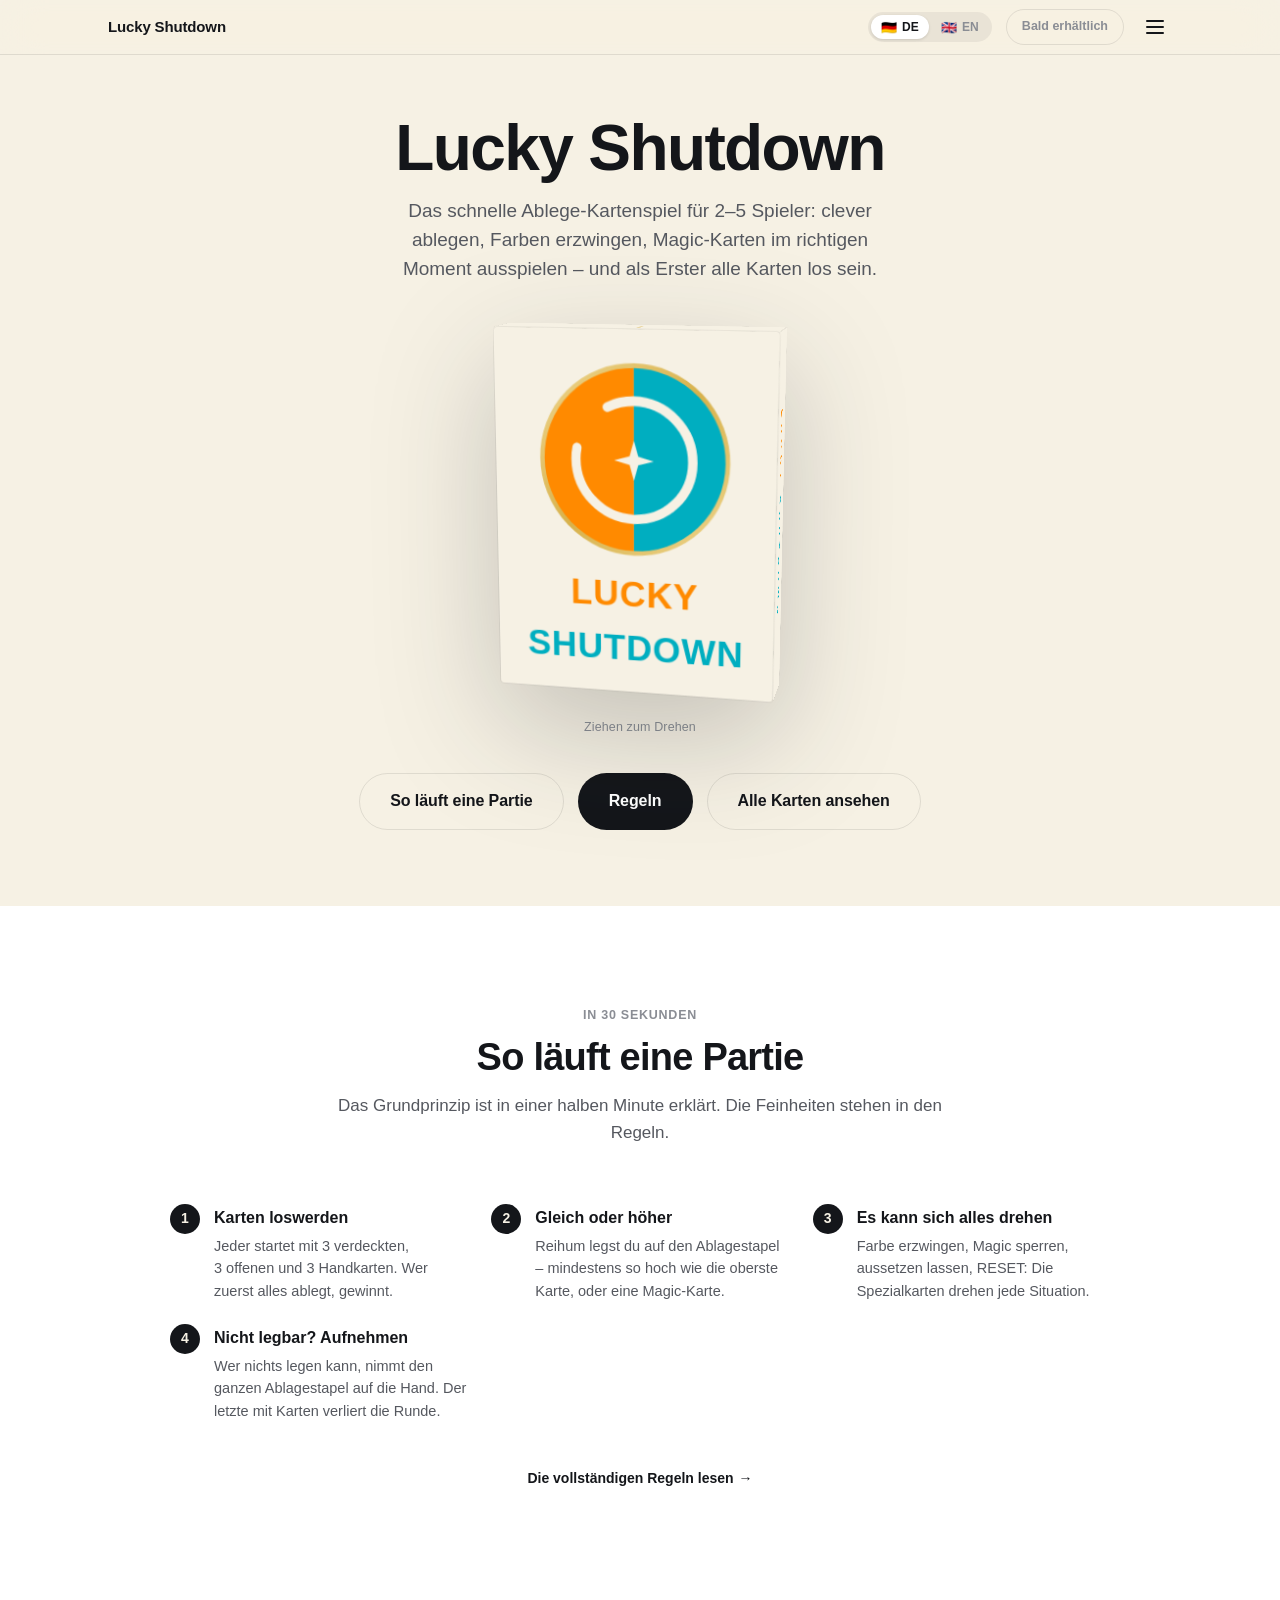
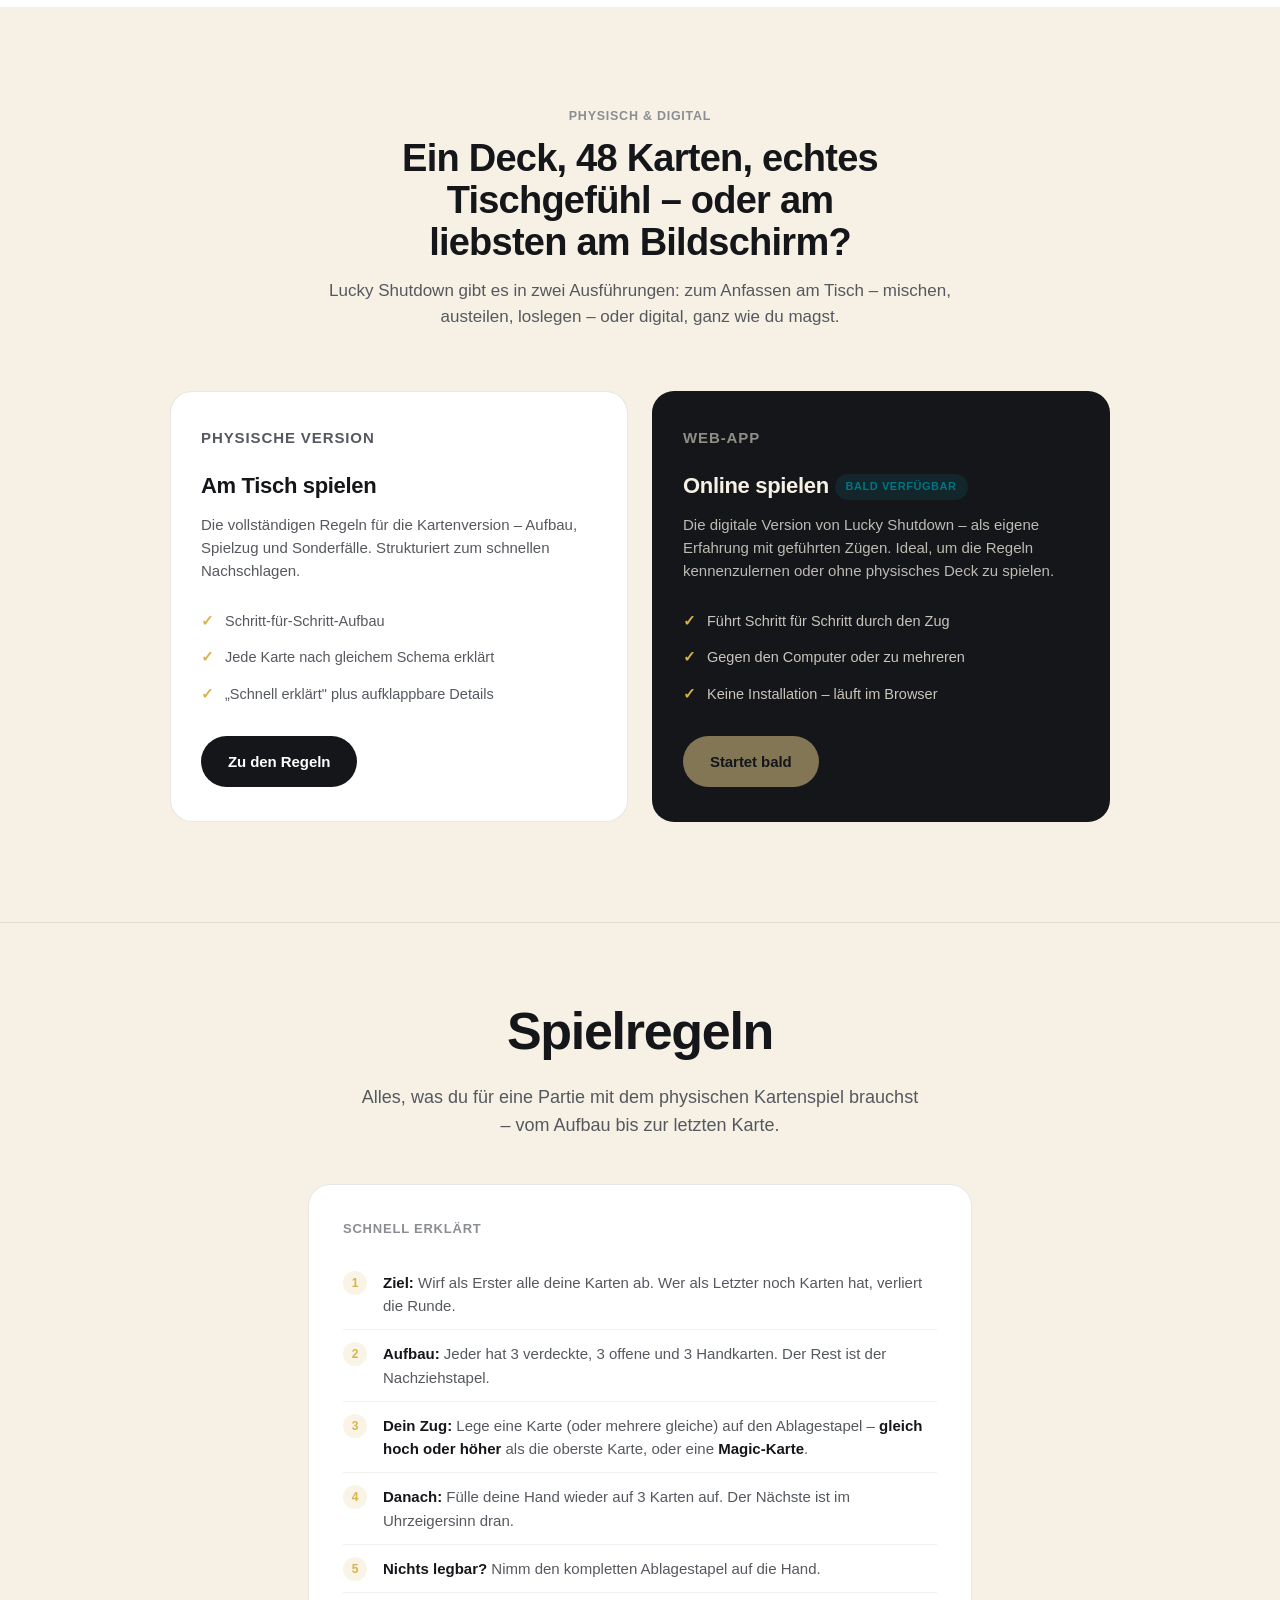
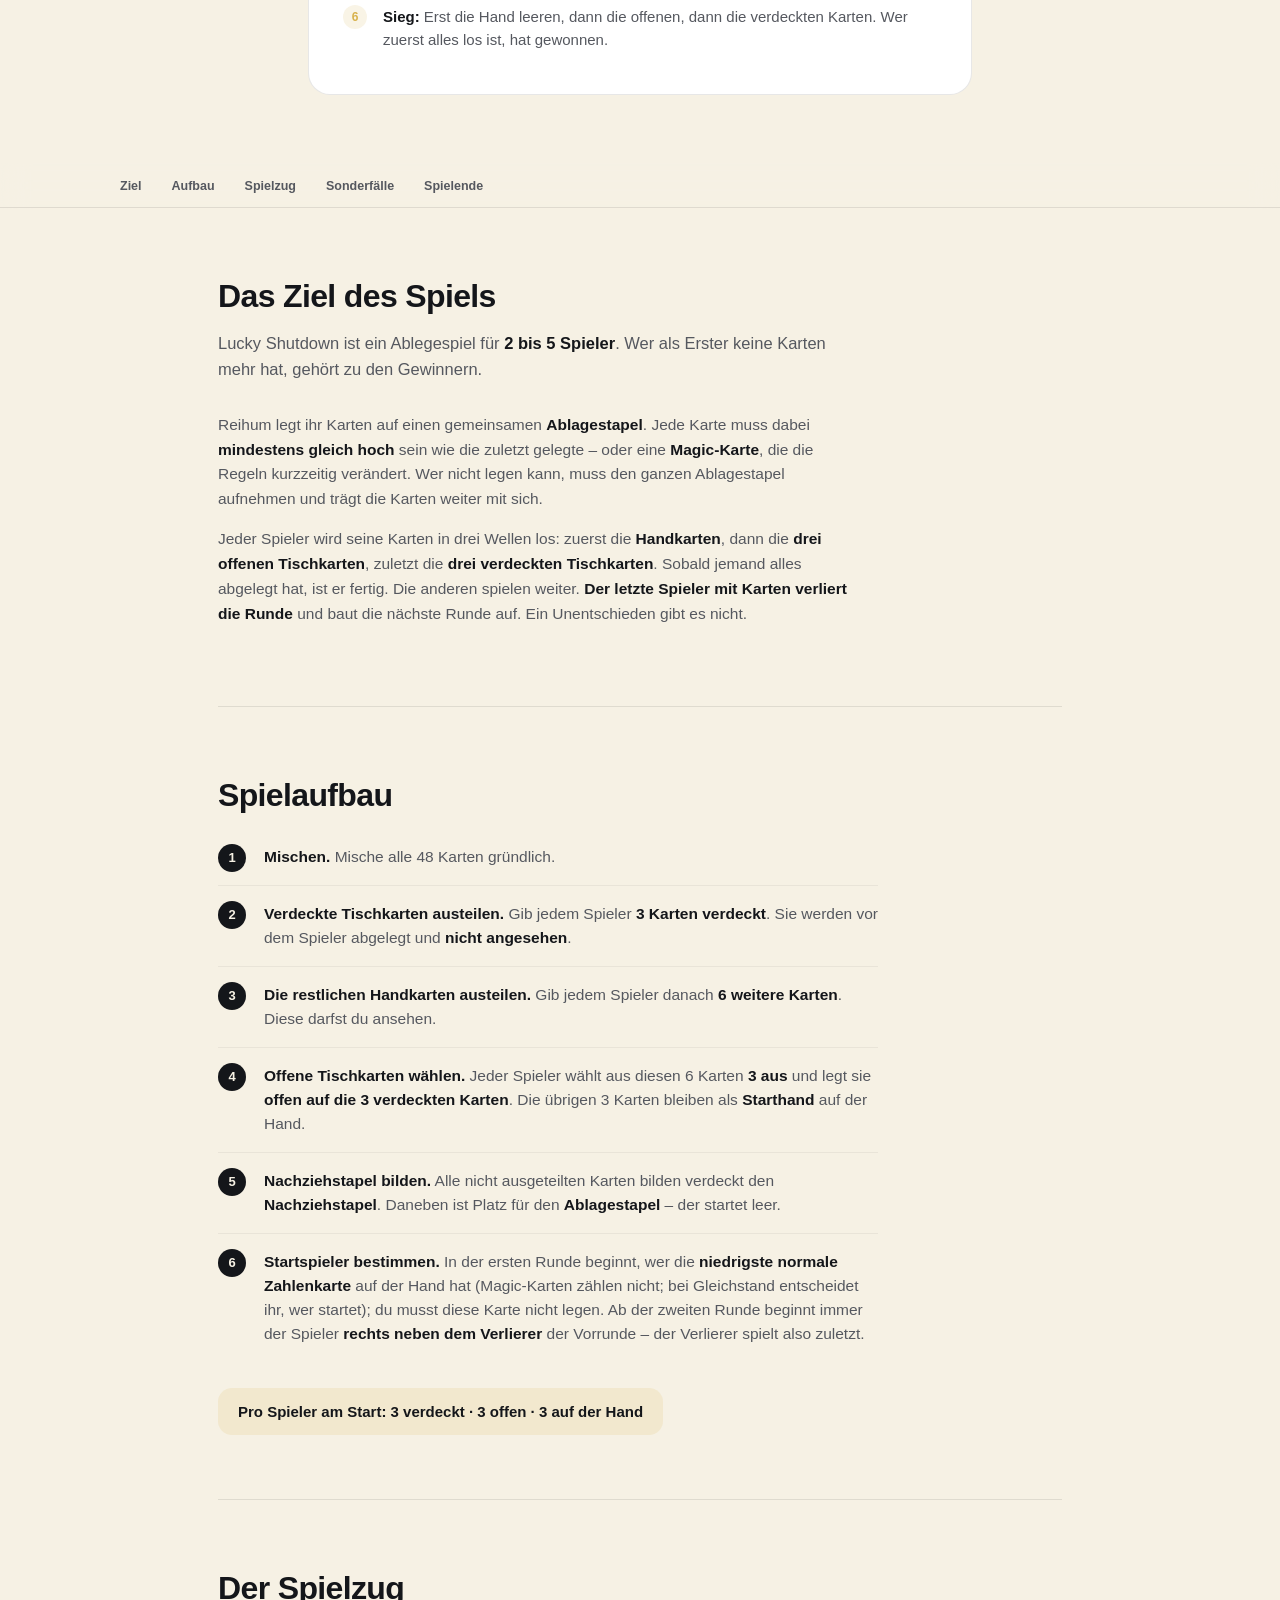
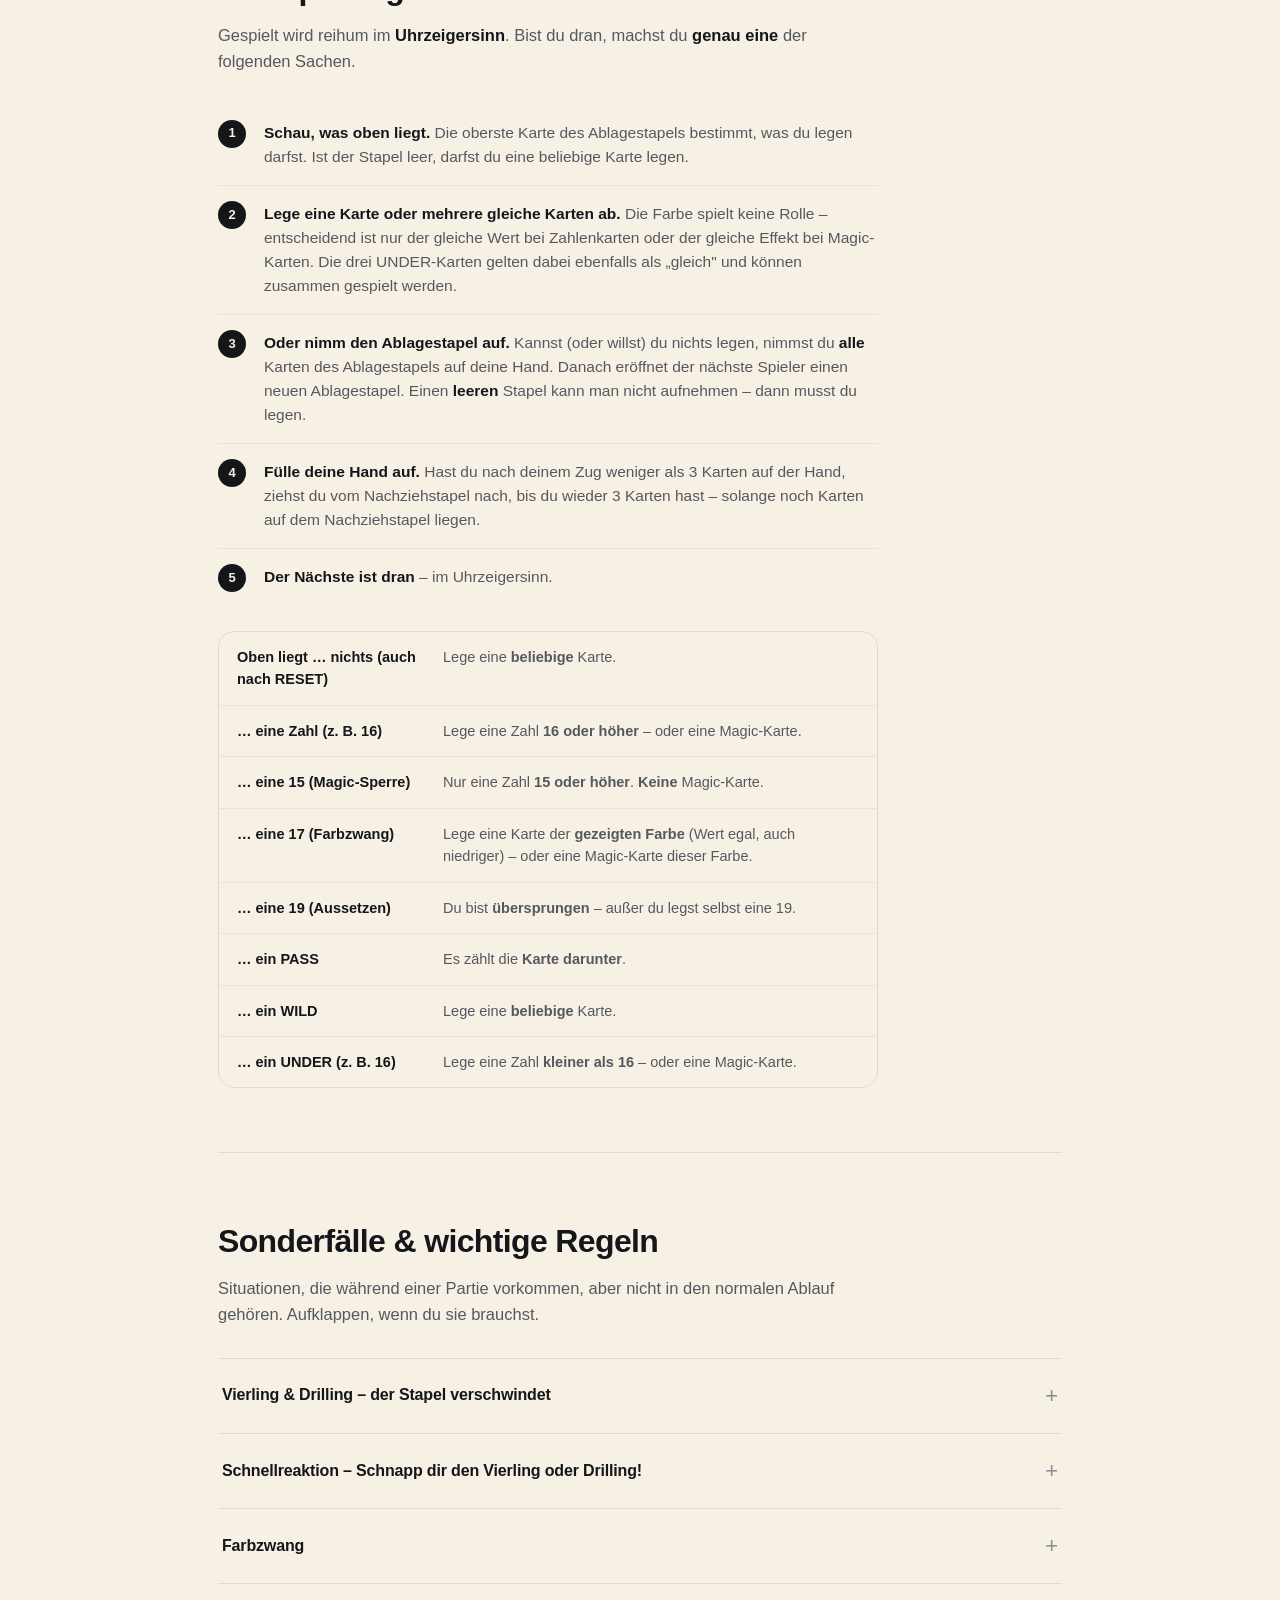
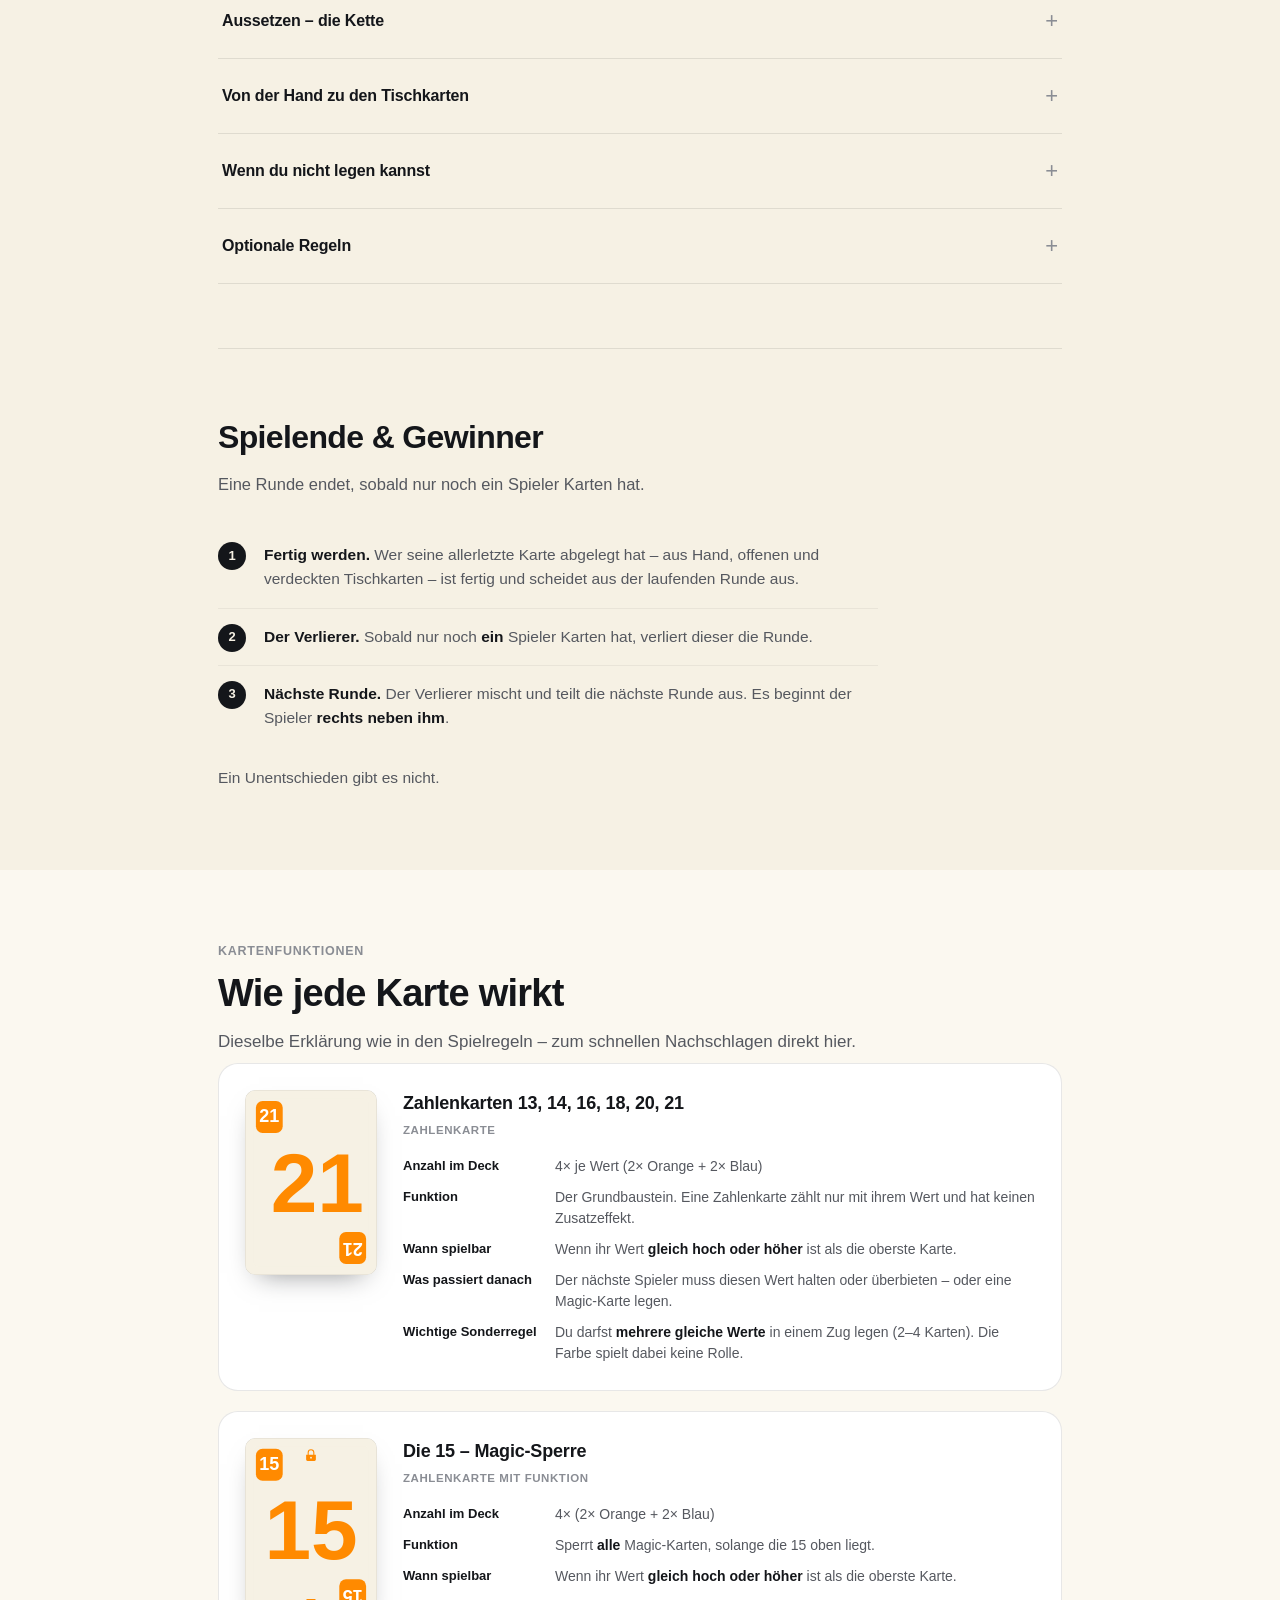
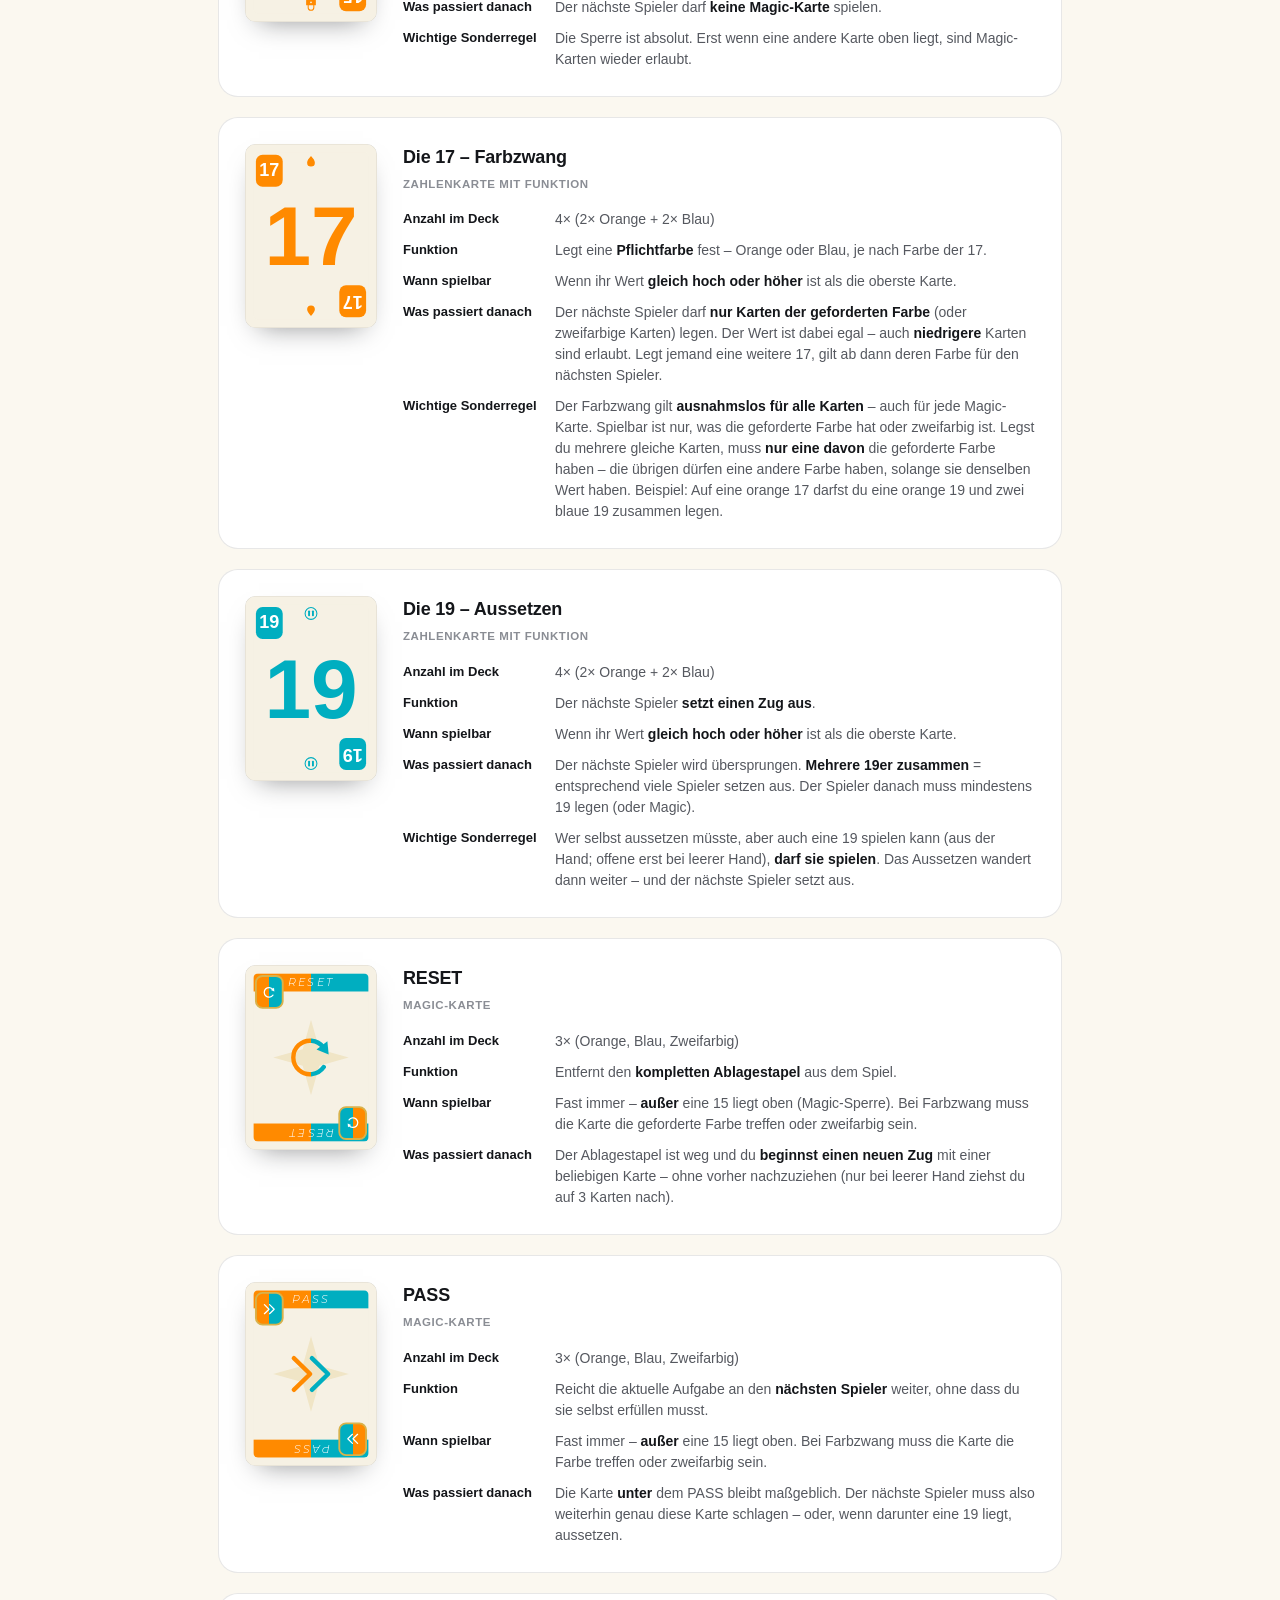
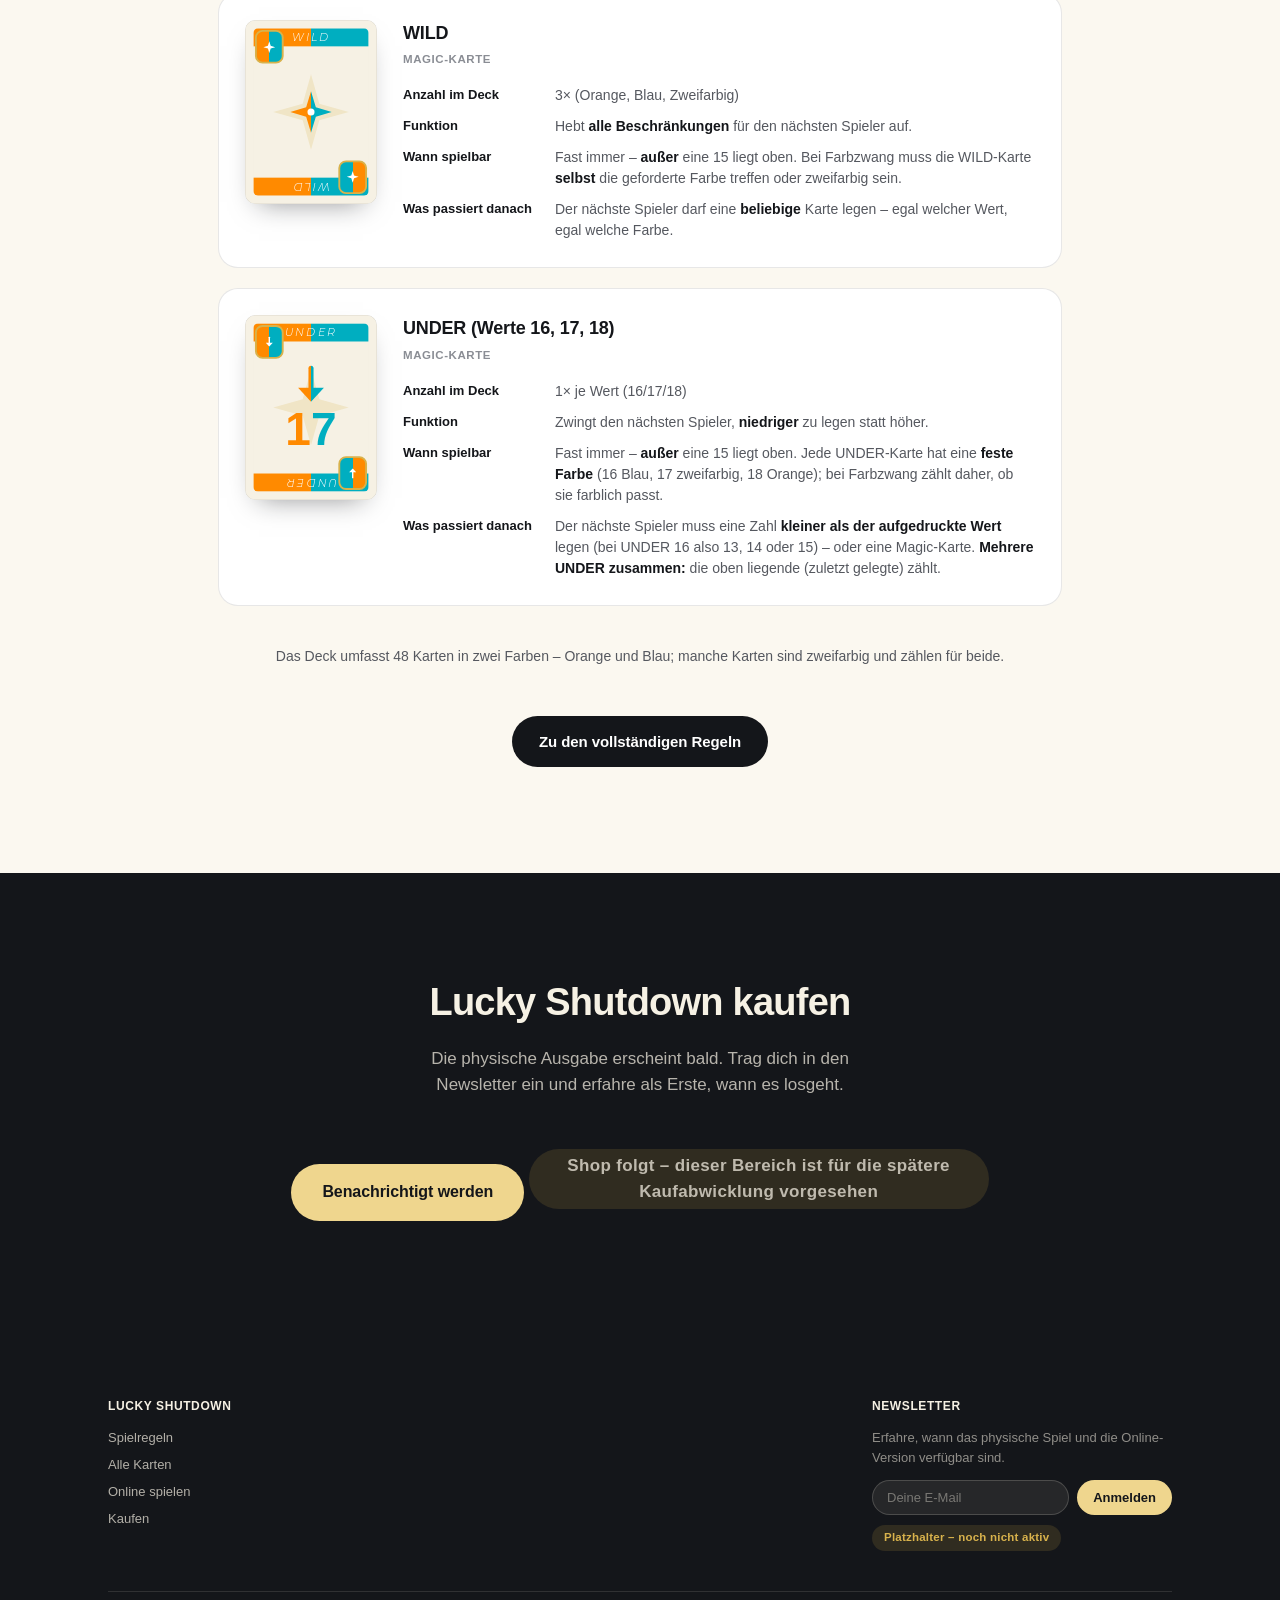
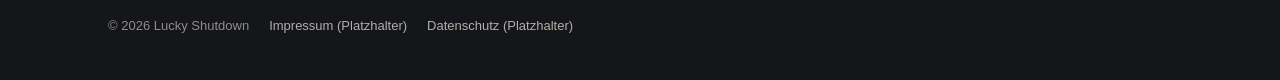
==== index.html @ ad189df5 "Regeln: Klarstellungen (Aufbau, Startspieler, PASS-Zeile, Schnellreaktion) Co-Authored-By: Claude So" ====
<!DOCTYPE html>
<html lang="de">
<head>
<meta charset="UTF-8">
<meta name="viewport" content="width=device-width, initial-scale=1.0">
<title>Lucky Shutdown – Kartenspiel</title>
<meta name="description" content="Lucky Shutdown ist ein schnelles Ablege-Kartenspiel: clever ablegen, Farben erzwingen, Magic-Karten im richtigen Moment ausspielen. Spielregeln, alle Karten und die Online-Version.">
<link rel="stylesheet" href="styles.css">
</head>
<body data-page="index">

<nav class="nav">
  <div class="wrap">
    <a class="nav-logo" href="#">Lucky Shutdown</a>
    <div class="nav-right">
      <div class="lang-switch" role="group" data-i18n-aria-label="lang.ariaLabel" aria-label="Sprache wählen">
        <button type="button" class="lang-btn is-active" data-lang="de" aria-pressed="true"><span class="lang-flag">🇩🇪</span><span class="lang-code">DE</span></button>
        <button type="button" class="lang-btn" data-lang="en" aria-pressed="false"><span class="lang-flag">🇬🇧</span><span class="lang-code">EN</span></button>
      </div>
      <a class="nav-buy is-soon" href="#kaufen" data-i18n="nav.buy">Bald erhältlich</a>
      <button type="button" class="nav-menu-btn" aria-expanded="false" aria-controls="navMenu" data-i18n-aria-label="nav.menuLabel" aria-label="Menü">
        <span></span><span></span><span></span>
      </button>
    </div>
  </div>
  <div id="navMenu" class="nav-menu" hidden>
    <ul>
      <li><a href="#regeln" data-i18n="nav.rules">Spielregeln</a></li>
      <li><a href="#karten" data-i18n="nav.cards">Alle Karten</a></li>
      <li><a href="#online" data-i18n="nav.online">Online spielen</a></li>
    </ul>
  </div>
</nav>

<header class="hero">
  <div class="wrap">
    <h1>Lucky Shutdown</h1>
    <p class="tagline" data-i18n="idx.hero.tagline">
      Das schnelle Ablege-Kartenspiel für 2–5&nbsp;Spieler: clever ablegen,
      Farben erzwingen, Magic-Karten im richtigen Moment ausspielen – und als
      Erster alle Karten los sein.
    </p>

    <div class="box3d-wrap">
      <div class="box3d-stage" id="box3dStage" data-i18n-aria-label="idx.hero.box3dLabel" aria-label="3D-Ansicht der Verpackung, ziehen zum Drehen">
        <div class="box3d-cube" id="box3dCube">
          <div class="box3d-face front"><img src="assets/box/front.svg" data-i18n-alt="alt.boxFront" alt="Verpackung Vorderseite" draggable="false"></div>
          <div class="box3d-face back"><img src="assets/box/back.svg" data-i18n-alt="alt.boxBack" alt="Verpackung Rückseite" draggable="false"></div>
          <div class="box3d-face right"><img src="assets/box/right.svg" alt="" draggable="false"></div>
          <div class="box3d-face left"><img src="assets/box/left.svg" alt="" draggable="false"></div>
          <div class="box3d-face top"><img src="assets/box/top.svg" alt="" draggable="false"></div>
          <div class="box3d-face bottom"><img src="assets/box/bottom.svg" alt="" draggable="false"></div>
        </div>
      </div>
    </div>
    <p class="drag-hint" data-i18n="idx.hero.dragHint">Ziehen zum Drehen</p>

    <div class="cta-row">
      <a class="btn btn-secondary btn-lg" href="#ablauf" data-i18n="idx.hero.cta.howto">So läuft eine Partie</a>
      <a class="btn btn-primary btn-lg" href="#regeln" data-i18n="idx.hero.cta.rules">Regeln</a>
      <a class="btn btn-secondary btn-lg" href="#karten" data-i18n="idx.hero.cta.cards">Alle Karten ansehen</a>
    </div>
  </div>
</header>

<section id="ablauf" class="section-alt">
  <div class="wrap">
    <div class="section-head">
      <p class="eyebrow" data-i18n="idx.ablauf.eyebrow">In 30 Sekunden</p>
      <h2 class="section-title" data-i18n="idx.ablauf.title">So läuft eine Partie</h2>
      <p class="section-lede" data-i18n="idx.ablauf.lede">Das Grundprinzip ist in einer halben Minute erklärt. Die Feinheiten stehen in den Regeln.</p>
    </div>

    <div class="quick-steps">
      <div class="quick-step">
        <h3 data-i18n="idx.step1.h">Karten loswerden</h3>
        <p data-i18n="idx.step1.p">Jeder startet mit 3&nbsp;verdeckten, 3&nbsp;offenen und 3&nbsp;Handkarten. Wer zuerst alles ablegt, gewinnt.</p>
      </div>
      <div class="quick-step">
        <h3 data-i18n="idx.step2.h">Gleich oder höher</h3>
        <p data-i18n="idx.step2.p">Reihum legst du auf den Ablagestapel – mindestens so hoch wie die oberste Karte, oder eine Magic-Karte.</p>
      </div>
      <div class="quick-step">
        <h3 data-i18n="idx.step3.h">Es kann sich alles drehen</h3>
        <p data-i18n="idx.step3.p">Farbe erzwingen, Magic sperren, aussetzen lassen, RESET: Die Spezialkarten drehen jede Situation.</p>
      </div>
      <div class="quick-step">
        <h3 data-i18n="idx.step4.h">Nicht legbar? Aufnehmen</h3>
        <p data-i18n="idx.step4.p">Wer nichts legen kann, nimmt den ganzen Ablagestapel auf die Hand. Der letzte mit Karten verliert die Runde.</p>
      </div>
    </div>

    <p style="text-align:center;margin-top:44px"><a class="link-arrow" href="#regeln" data-i18n="idx.ablauf.linkAll">Die vollständigen Regeln lesen</a></p>
  </div>
</section>

<section id="physisch">
  <div class="wrap">
    <div class="section-head">
      <p class="eyebrow" data-i18n="idx.physisch.eyebrow">Physisch &amp; digital</p>
      <h2 class="section-title" data-i18n="idx.physisch.title">Ein Deck, 48&nbsp;Karten, echtes Tischgefühl – oder am liebsten am Bildschirm?</h2>
      <p class="section-lede" data-i18n="idx.physisch.lede">
        Lucky Shutdown gibt es in zwei Ausführungen: zum Anfassen am Tisch – mischen,
        austeilen, loslegen – oder digital, ganz wie du magst.
      </p>
    </div>

    <div class="paths">
      <div class="path-card">
        <p class="path-kicker" data-i18n="idx.path1.kicker">Physische Version</p>
        <h3 data-i18n="idx.path1.h">Am Tisch spielen</h3>
        <p data-i18n="idx.path1.p">Die vollständigen Regeln für die Kartenversion – Aufbau, Spielzug und Sonderfälle. Strukturiert zum schnellen Nachschlagen.</p>
        <ul>
          <li data-i18n="idx.path1.li1">Schritt-für-Schritt-Aufbau</li>
          <li data-i18n="idx.path1.li2">Jede Karte nach gleichem Schema erklärt</li>
          <li data-i18n="idx.path1.li3">„Schnell erklärt" plus aufklappbare Details</li>
        </ul>
        <a class="btn btn-primary" href="#regeln" data-i18n="idx.path1.btn">Zu den Regeln</a>
      </div>

      <div class="path-card digital" id="online">
        <p class="path-kicker" data-i18n="idx.path2.kicker">Web-App</p>
        <h3><span data-i18n="idx.path2.h">Online spielen</span> <span class="badge-soon" data-i18n="idx.path2.badge">bald verfügbar</span></h3>
        <p data-i18n="idx.path2.p">Die digitale Version von Lucky Shutdown – als eigene Erfahrung mit geführten Zügen. Ideal, um die Regeln kennenzulernen oder ohne physisches Deck zu spielen.</p>
        <ul>
          <li data-i18n="idx.path2.li1">Führt Schritt für Schritt durch den Zug</li>
          <li data-i18n="idx.path2.li2">Gegen den Computer oder zu mehreren</li>
          <li data-i18n="idx.path2.li3">Keine Installation – läuft im Browser</li>
        </ul>
        <a class="btn btn-primary" aria-disabled="true" href="#online" data-i18n="idx.path2.btn">Startet bald</a>
      </div>
    </div>
  </div>
</section>

<section id="regeln">
  <header class="page-head">
  <div class="wrap-narrow">
    <h2 data-i18n="rgl.pageTitle">Spielregeln</h2>
    <p data-i18n="rgl.pageLede">Alles, was du für eine Partie mit dem physischen Kartenspiel brauchst – vom Aufbau bis zur letzten Karte.</p>

    <div class="quickref">
      <h2 data-i18n="rgl.quick.title">Schnell erklärt</h2>
      <ol>
        <li data-i18n="rgl.quick.1"><strong>Ziel:</strong> Wirf als Erster alle deine Karten ab. Wer als Letzter noch Karten hat, verliert die Runde.</li>
        <li data-i18n="rgl.quick.2"><strong>Aufbau:</strong> Jeder hat 3&nbsp;verdeckte, 3&nbsp;offene und 3&nbsp;Handkarten. Der Rest ist der Nachziehstapel.</li>
        <li data-i18n="rgl.quick.3"><strong>Dein Zug:</strong> Lege eine Karte (oder mehrere gleiche) auf den Ablagestapel – <strong>gleich hoch oder höher</strong> als die oberste Karte, oder eine <strong>Magic-Karte</strong>.</li>
        <li data-i18n="rgl.quick.4"><strong>Danach:</strong> Fülle deine Hand wieder auf 3&nbsp;Karten auf. Der Nächste ist im Uhrzeigersinn dran.</li>
        <li data-i18n="rgl.quick.5"><strong>Nichts legbar?</strong> Nimm den kompletten Ablagestapel auf die Hand.</li>
        <li data-i18n="rgl.quick.6"><strong>Sieg:</strong> Erst die Hand leeren, dann die offenen, dann die verdeckten Karten. Wer zuerst alles los ist, hat gewonnen.</li>
      </ol>
    </div>
  </div>
</header>

  <nav class="jumpbar" data-i18n-aria-label="rgl.ariaLabel.sections" aria-label="Regel-Abschnitte">
  <ul>
    <li><a href="#ziel" data-i18n="rgl.jump.a">Ziel</a></li>
    <li><a href="#aufbau" data-i18n="rgl.jump.b">Aufbau</a></li>
    <li><a href="#spielzug" data-i18n="rgl.jump.c">Spielzug</a></li>
    <li><a href="#sonderfaelle" data-i18n="rgl.jump.e">Sonderfälle</a></li>
    <li><a href="#ende" data-i18n="rgl.jump.f">Spielende</a></li>
  </ul>
</nav>

  <div class="wrap-mid">

  <!-- A -->
  <section class="rule-block" id="ziel">
    <h2 data-i18n="rgl.a.title">Das Ziel des Spiels</h2>
    <p class="rule-lede" data-i18n="rgl.a.lede">Lucky Shutdown ist ein Ablegespiel für <strong>2&nbsp;bis&nbsp;5&nbsp;Spieler</strong>. Wer als Erster keine Karten mehr hat, gehört zu den Gewinnern.</p>
    <p data-i18n="rgl.a.p1">
      Reihum legt ihr Karten auf einen gemeinsamen <span class="term">Ablagestapel</span>. Jede Karte muss dabei
      <strong>mindestens gleich hoch</strong> sein wie die zuletzt gelegte – oder eine <span class="term">Magic-Karte</span>,
      die die Regeln kurzzeitig verändert. Wer nicht legen kann, muss den ganzen Ablagestapel aufnehmen und trägt
      die Karten weiter mit sich.
    </p>
    <p data-i18n="rgl.a.p2">
      Jeder Spieler wird seine Karten in drei Wellen los: zuerst die <strong>Handkarten</strong>, dann die
      <strong>drei offenen Tischkarten</strong>, zuletzt die <strong>drei verdeckten Tischkarten</strong>.
      Sobald jemand alles abgelegt hat, ist er fertig. Die anderen spielen weiter.
      <strong>Der letzte Spieler mit Karten verliert die Runde</strong> und baut die nächste Runde auf.
      Ein Unentschieden gibt es nicht.
    </p>
  </section>

  <!-- B -->
  <section class="rule-block" id="aufbau">
    <h2 data-i18n="rgl.b.title">Spielaufbau</h2>
    <ol class="steps">
      <li data-i18n="rgl.b.step1"><strong>Mischen.</strong> Mische alle 48 Karten gründlich.</li>
      <li data-i18n="rgl.b.step2"><strong>Verdeckte Tischkarten austeilen.</strong> Gib jedem Spieler <strong>3 Karten verdeckt</strong>. Sie werden vor dem Spieler abgelegt und <strong>nicht angesehen</strong>.</li>
      <li data-i18n="rgl.b.step3"><strong>Die restlichen Handkarten austeilen.</strong> Gib jedem Spieler danach <strong>6 weitere Karten</strong>. Diese darfst du ansehen.</li>
      <li data-i18n="rgl.b.step4"><strong>Offene Tischkarten wählen.</strong> Jeder Spieler wählt aus diesen 6 Karten <strong>3 aus</strong> und legt sie <strong>offen auf die 3 verdeckten Karten</strong>. Die übrigen 3 Karten bleiben als <strong>Starthand</strong> auf der Hand.</li>
      <li data-i18n="rgl.b.step5"><strong>Nachziehstapel bilden.</strong> Alle nicht ausgeteilten Karten bilden verdeckt den <span class="term">Nachziehstapel</span>. Daneben ist Platz für den <span class="term">Ablagestapel</span> – der startet leer.</li>
      <li data-i18n="rgl.b.step6"><strong>Startspieler bestimmen.</strong> In der ersten Runde beginnt, wer die <strong>niedrigste normale Zahlenkarte</strong> auf der Hand hat (Magic-Karten zählen nicht; bei Gleichstand entscheidet ihr, wer startet); du musst diese Karte nicht legen. Ab der zweiten Runde beginnt immer der Spieler <strong>rechts neben dem Verlierer</strong> der Vorrunde – der Verlierer spielt also zuletzt.</li>
    </ol>
    <div class="result-chip" data-i18n="rgl.b.resultChip">Pro Spieler am Start: 3&nbsp;verdeckt · 3&nbsp;offen · 3&nbsp;auf der Hand</div>
  </section>

  <!-- C -->
  <section class="rule-block" id="spielzug">
    <h2 data-i18n="rgl.c.title">Der Spielzug</h2>
    <p class="rule-lede" data-i18n="rgl.c.lede">Gespielt wird reihum im <strong>Uhrzeigersinn</strong>. Bist du dran, machst du <strong>genau eine</strong> der folgenden Sachen.</p>
    <ol class="steps">
      <li data-i18n="rgl.c.step1"><strong>Schau, was oben liegt.</strong> Die oberste Karte des Ablagestapels bestimmt, was du legen darfst. Ist der Stapel leer, darfst du eine beliebige Karte legen.</li>
      <li data-i18n="rgl.c.step2"><strong>Lege eine Karte oder mehrere gleiche Karten ab.</strong> Die Farbe spielt keine Rolle – entscheidend ist nur der gleiche Wert bei Zahlenkarten oder der gleiche Effekt bei Magic-Karten. Die drei UNDER-Karten gelten dabei ebenfalls als „gleich" und können zusammen gespielt werden.</li>
      <li data-i18n="rgl.c.step3"><strong>Oder nimm den Ablagestapel auf.</strong> Kannst (oder willst) du nichts legen, nimmst du <strong>alle</strong> Karten des Ablagestapels auf deine Hand. Danach eröffnet der nächste Spieler einen neuen Ablagestapel. Einen <strong>leeren</strong> Stapel kann man nicht aufnehmen – dann musst du legen.</li>
      <li data-i18n="rgl.c.step4"><strong>Fülle deine Hand auf.</strong> Hast du nach deinem Zug weniger als 3&nbsp;Karten auf der Hand, ziehst du vom Nachziehstapel nach, bis du wieder 3&nbsp;Karten hast – solange noch Karten auf dem Nachziehstapel liegen.</li>
      <li data-i18n="rgl.c.step5"><strong>Der Nächste ist dran</strong> – im Uhrzeigersinn.</li>
    </ol>

    <div class="play-matrix">
      <div class="row"><span class="k" data-i18n="rgl.c.matrix.k1">Oben liegt … nichts (auch nach RESET)</span><span class="v" data-i18n="rgl.c.matrix.anyCard">Lege eine <strong>beliebige</strong> Karte.</span></div>
      <div class="row"><span class="k" data-i18n="rgl.c.matrix.k2">… eine Zahl (z.&nbsp;B. 16)</span><span class="v" data-i18n="rgl.c.matrix.v2">Lege eine Zahl <strong>16 oder höher</strong> – oder eine Magic-Karte.</span></div>
      <div class="row"><span class="k" data-i18n="rgl.c.matrix.k3">… eine 15 (Magic-Sperre)</span><span class="v" data-i18n="rgl.c.matrix.v3">Nur eine Zahl <strong>15 oder höher</strong>. <strong>Keine</strong> Magic-Karte.</span></div>
      <div class="row"><span class="k" data-i18n="rgl.c.matrix.k4">… eine 17 (Farbzwang)</span><span class="v" data-i18n="rgl.c.matrix.v4">Lege eine Karte der <strong>gezeigten Farbe</strong> (Wert egal, auch niedriger) – oder eine Magic-Karte dieser Farbe.</span></div>
      <div class="row"><span class="k" data-i18n="rgl.c.matrix.k5">… eine 19 (Aussetzen)</span><span class="v" data-i18n="rgl.c.matrix.v5">Du bist <strong>übersprungen</strong> – außer du legst selbst eine 19.</span></div>
      <div class="row"><span class="k" data-i18n="rgl.c.matrix.kPass">… ein PASS</span><span class="v" data-i18n="rgl.c.matrix.vPass">Es zählt die <strong>Karte darunter</strong>.</span></div>
      <div class="row"><span class="k" data-i18n="rgl.c.matrix.k6">… ein WILD</span><span class="v" data-i18n="rgl.c.matrix.anyCard">Lege eine <strong>beliebige</strong> Karte.</span></div>
      <div class="row"><span class="k" data-i18n="rgl.c.matrix.k7">… ein UNDER (z.&nbsp;B. 16)</span><span class="v" data-i18n="rgl.c.matrix.v7">Lege eine Zahl <strong>kleiner als 16</strong> – oder eine Magic-Karte.</span></div>
    </div>
  </section>

  <!-- E -->
  <section class="rule-block" id="sonderfaelle">
    <h2 data-i18n="rgl.e.title">Sonderfälle &amp; wichtige Regeln</h2>
    <p class="rule-lede" data-i18n="rgl.e.lede">Situationen, die während einer Partie vorkommen, aber nicht in den normalen Ablauf gehören. Aufklappen, wenn du sie brauchst.</p>

    <details class="disclosure">
      <summary data-i18n="rgl.e.d1.summary">Vierling &amp; Drilling – der Stapel verschwindet</summary>
      <div class="disclosure-body">
        <p data-i18n="rgl.e.d1.p1">Liegen ganz oben auf dem Ablagestapel <strong>vier identische Zahlenkarten</strong> (Farbe egal) direkt übereinander (ein <span class="term">Vierling</span>), wird der komplette Ablagestapel entfernt – auch bei vier 19ern (niemand setzt aus).</p>
        <p data-i18n="rgl.e.d1.p2">Dasselbe gilt für einen <span class="term">Drilling</span> aus Magic-Karten: <strong>3× RESET</strong>, <strong>3× PASS</strong>, <strong>3× WILD</strong> oder die drei verschiedenen <strong>UNDER</strong>-Karten (16 + 17 + 18).</p>
        <p class="mini-subhead" data-i18n="rgl.e.d1.subhead">Danach</p>
        <p data-i18n="rgl.e.d1.p3">Der Spieler, der die vollendende Karte gelegt hat, <strong>beginnt sofort einen neuen Zug</strong> mit einer beliebigen Karte – ohne vorher nachzuziehen (nur bei leerer Hand ziehst du auf 3&nbsp;Karten nach).</p>
        <p data-i18n="rgl.e.d1.p4">Ein Vierling/Drilling kann in <strong>einem Zug</strong> entstehen (du legst alle Karten selbst) oder über mehrere Züge – auch als Schnellreaktion (siehe unten).</p>
      </div>
    </details>

    <details class="disclosure">
      <summary data-i18n="rgl.e.d2.summary">Schnellreaktion – Schnapp dir den Vierling oder Drilling!</summary>
      <div class="disclosure-body">
        <p data-i18n="rgl.e.d2.p1">Liegen bereits <strong>drei gleiche Karten</strong> auf dem Stapel und dir fehlt nur die vierte zum Vierling, darf <strong>jeder Spieler</strong> die passende Karte sofort dazulegen – <strong>auch wenn er nicht an der Reihe ist</strong>. Das Gleiche gilt, wenn nur eine oder zwei Karten liegen und ein Spieler <strong>alle</strong> passenden fehlenden Karten besitzt – er legt sie dann auf einmal (beim Drilling genauso). Reagieren darfst du mit <strong>Handkarten</strong>; offene Tischkarten nur, wenn du keine Handkarten mehr hast; verdeckte nie.</p>
        <p data-i18n="rgl.e.d2.p2">Damit ist der Vierling bzw. Drilling vollständig: Der gesamte Stapel wird entfernt, du erhältst sofort den nächsten Zug (nachziehen nur bei leerer Hand), und links von dir geht es danach weiter.</p>
        <p data-i18n="rgl.e.d2.p3">Sei schnell und aufmerksam: Sobald der regulär nächste Spieler eine andere Karte gelegt hat, ist die Chance vorbei.</p>
      </div>
    </details>

    <details class="disclosure">
      <summary data-i18n="rgl.e.d3.summary">Farbzwang</summary>
      <div class="disclosure-body">
        <p data-i18n="rgl.e.d3.p1">Solange eine <strong>17</strong> oben liegt, zählt nur die Farbe – nicht der Wert. Du darfst also auch <strong>niedrigere</strong> Karten legen, solange die Farbe passt.</p>
        <ul>
          <li data-i18n="rgl.e.d3.li1"><strong>Zweifarbige Karten</strong> erfüllen jede Pflichtfarbe.</li>
          <li data-i18n="rgl.e.d3.li2">Legst du mehrere gleiche Karten, muss nur <strong>eine davon</strong> die geforderte Farbe haben. Die übrigen dürfen eine andere Farbe haben, solange sie denselben Wert haben. Beispiel: Auf eine orange 17 darfst du eine orange 19 und zwei blaue 19 zusammen legen. Eine einzelne falschfarbige Karte bleibt verboten.</li>
          <li data-i18n="rgl.e.d3.li3">Der Farbzwang gilt <strong>ausnahmslos</strong> – auch für <strong>jede Magic-Karte</strong>.</li>
          <li data-i18n="rgl.e.d3.li4">Liegen mehrere 17er, gilt die Farbe der <strong>obersten</strong> (zuletzt gelegten).</li>
        </ul>
      </div>
    </details>

    <details class="disclosure">
      <summary data-i18n="rgl.e.d4.summary">Aussetzen – die Kette</summary>
      <div class="disclosure-body">
        <p data-i18n="rgl.e.d4.p1">Eine <strong>19</strong> lässt den nächsten Spieler aussetzen. Legst du zwei 19er, setzen zwei Spieler aus – und so weiter.</p>
        <p data-i18n="rgl.e.d4.p2">Müsstest <strong>du selbst</strong> aussetzen, darfst du stattdessen selbst eine 19 legen – aus der Hand; offene 19er erst, wenn deine Hand leer ist. Dein Aussetzen entfällt, dafür setzt der Nächste aus. <strong>Beispiel</strong> (A, B, C, D): A legt eine 19, B legt statt Aussetzen ebenfalls eine 19 → nur C setzt aus, D ist dran (mindestens 19 oder Magic).</p>
      </div>
    </details>

    <details class="disclosure">
      <summary data-i18n="rgl.e.d5.summary">Von der Hand zu den Tischkarten</summary>
      <div class="disclosure-body">
        <p data-i18n="rgl.e.d5.p1">Du spielst deine Karten in dieser Reihenfolge:</p>
        <ol>
          <li data-i18n="rgl.e.d5.o1"><strong>Handkarten.</strong> Solange du Handkarten hast, spielst du nur von der Hand.</li>
          <li data-i18n="rgl.e.d5.o2"><strong>Offene Tischkarten.</strong> Erst wenn Hand <em>und</em> Nachziehstapel leer sind, spielst du deine 3 offenen Tischkarten.</li>
          <li><span data-i18n="rgl.e.d5.o3"><strong>Verdeckte Tischkarten.</strong> Sind auch die offenen weg, deckst du pro Zug <strong>eine verdeckte Karte blind auf</strong> und musst sie sofort spielen.</span>
            <ul>
              <li data-i18n="rgl.e.d5.o3sub1">Passt sie → sie ist gespielt, der Zug läuft normal weiter.</li>
              <li data-i18n="rgl.e.d5.o3sub2">Passt sie nicht → sie kommt auf deine Hand und du <strong>nimmst den Ablagestapel auf</strong>. Dann musst du erst deine Hand wieder leeren, bevor du zu den Tischkarten zurückkehrst.</li>
            </ul>
          </li>
        </ol>
        <p data-i18n="rgl.e.d5.combo"><strong>Kombi-Zug:</strong> Deine letzte(n) Handkarte(n) dürfen zusammen mit gleichwertigen offenen Tischkarten in <strong>einem</strong> Zug gespielt werden. Das ist nur erlaubt, wenn du dadurch alle Karten aus deiner Hand ablegst.</p>
        <p data-i18n="rgl.e.d5.example">Beispiel: Du hast eine 19 als letzte Handkarte und zusätzlich eine offene 19 auf dem Tisch, und der Nachziehstapel ist leer – dann darfst du beide 19er gemeinsam in einem Zug spielen.</p>
      </div>
    </details>

    <details class="disclosure">
      <summary data-i18n="rgl.e.d6.summary">Wenn du nicht legen kannst</summary>
      <div class="disclosure-body">
        <p data-i18n="rgl.e.d6.p1">Kannst du keine passende Karte legen, <strong>nimmst du den kompletten Ablagestapel</strong> auf deine Hand. Danach eröffnet der nächste Spieler einen neuen Ablagestapel.</p>
        <ul>
          <li data-i18n="rgl.e.d6.li1">Freiwilliges Aufnehmen ist erlaubt, auch wenn du legen könntest.</li>
          <li data-i18n="rgl.e.d6.li2">Einen <strong>leeren</strong> Ablagestapel kannst du nicht „aufnehmen", du musst in dem Fall also legen.</li>
        </ul>
      </div>
    </details>

    <details class="disclosure">
      <summary data-i18n="rgl.e.d7.summary">Optionale Regeln</summary>
      <div class="disclosure-body">
        <p data-i18n="rgl.e.d7.p1">Diese beiden Regeln sind <strong>optional</strong>. Legt vor dem Spiel gemeinsam fest, ob ihr sie verwendet.</p>
        <p class="mini-subhead" data-i18n="rgl.e.d7.sub1">Glück herausfordern</p>
        <p data-i18n="rgl.e.d7.p2">Einmal pro Spiel darfst du, wenn du nicht legen kannst, es ansagen, die <strong>oberste Karte des Nachziehstapels ziehen und sofort blind spielen</strong>, ohne sie vorher anzusehen. Passt sie → weiter im Spiel. Passt sie nicht → sie kommt auf deine Hand und du nimmst den Ablagestapel auf.</p>
        <p class="mini-subhead" data-i18n="rgl.e.d7.sub2">Vorzeitiges Aufdecken</p>
        <p data-i18n="rgl.e.d7.p3">Hast du keine Handkarten mehr, aber noch offene Karten vor dir und kannst keine davon spielen, darfst du <strong>einmal pro Spiel</strong> eine verdeckte Karte früher aufdecken und spielen – aber nur eine, die schon freiliegt (die offene Karte darüber ist bereits gespielt; das sind 1–2 Karten). Passt sie → weiter. Passt sie nicht → auf die Hand und Ablagestapel aufnehmen.</p>
      </div>
    </details>

  </section>

  <!-- F -->
  <section class="rule-block" id="ende">
    <h2 data-i18n="rgl.f.title">Spielende &amp; Gewinner</h2>
    <p class="rule-lede" data-i18n="rgl.f.lede">Eine Runde endet, sobald nur noch ein Spieler Karten hat.</p>
    <ol class="steps">
      <li data-i18n="rgl.f.step1"><strong>Fertig werden.</strong> Wer seine allerletzte Karte abgelegt hat – aus Hand, offenen und verdeckten Tischkarten – ist fertig und scheidet aus der laufenden Runde aus.</li>
      <li data-i18n="rgl.f.step2"><strong>Der Verlierer.</strong> Sobald nur noch <strong>ein</strong> Spieler Karten hat, verliert dieser die Runde.</li>
      <li data-i18n="rgl.f.step3"><strong>Nächste Runde.</strong> Der Verlierer mischt und teilt die nächste Runde aus. Es beginnt der Spieler <strong>rechts neben ihm</strong>.</li>
    </ol>
    <p style="margin-top:20px" data-i18n="rgl.f.final">Ein Unentschieden gibt es nicht.</p>
  </section>

</div>
</section>

<section id="karten" class="section-cream2">

  <div class="wrap-mid" style="padding-top:72px">

  <div class="section-head left" style="margin:0 0 8px">
    <p class="eyebrow" data-i18n="krt.cardfnHead.eyebrow">Kartenfunktionen</p>
    <h2 class="section-title" data-i18n="krt.cardfnHead.title">Wie jede Karte wirkt</h2>
    <p class="section-lede" data-i18n="krt.cardfnHead.lede">Dieselbe Erklärung wie in den Spielregeln – zum schnellen Nachschlagen direkt hier.</p>
  </div>

  <div class="cardfn-grid">

    <article class="cardfn" id="karte-zahl">
      <img src="assets/cards/21-amber.svg" data-i18n-alt="alt.zahl21" alt="Zahlenkarte 21">
      <div class="cardfn-body">
        <h3 data-i18n="cardfn.zahl.title">Zahlenkarten 13, 14, 16, 18, 20, 21</h3>
        <p class="cardfn-type" data-i18n="cardfn.zahl.type">Zahlenkarte</p>
        <dl>
          <div><dt data-i18n="cardfn.label.count">Anzahl im Deck</dt><dd data-i18n="cardfn.count.zahl">4× je Wert (2× Orange + 2× Blau)</dd></div>
          <div><dt data-i18n="cardfn.label.fn">Funktion</dt><dd data-i18n="cardfn.zahl.fn">Der Grundbaustein. Eine Zahlenkarte zählt nur mit ihrem Wert und hat keinen Zusatzeffekt.</dd></div>
          <div><dt data-i18n="cardfn.label.playable">Wann spielbar</dt><dd data-i18n="cardfn.playableStandard">Wenn ihr Wert <strong>gleich hoch oder höher</strong> ist als die oberste Karte.</dd></div>
          <div><dt data-i18n="cardfn.label.after">Was passiert danach</dt><dd data-i18n="cardfn.zahl.after">Der nächste Spieler muss diesen Wert halten oder überbieten – oder eine Magic-Karte legen.</dd></div>
          <div><dt data-i18n="cardfn.label.special">Wichtige Sonderregel</dt><dd data-i18n="cardfn.zahl.special">Du darfst <strong>mehrere gleiche Werte</strong> in einem Zug legen (2–4 Karten). Die Farbe spielt dabei keine Rolle.</dd></div>
        </dl>
      </div>
    </article>

    <article class="cardfn" id="karte-15">
      <img src="assets/cards/15-amber.svg" data-i18n-alt="alt.15" alt="Karte 15, Magic-Sperre">
      <div class="cardfn-body">
        <h3 data-i18n="cardfn.15.title">Die 15 – Magic-Sperre</h3>
        <p class="cardfn-type" data-i18n="cardfn.typeNumberWithEffect">Zahlenkarte mit Funktion</p>
        <dl>
          <div><dt data-i18n="cardfn.label.count">Anzahl im Deck</dt><dd data-i18n="cardfn.count.four">4× (2× Orange + 2× Blau)</dd></div>
          <div><dt data-i18n="cardfn.label.fn">Funktion</dt><dd data-i18n="cardfn.15.fn">Sperrt <strong>alle</strong> Magic-Karten, solange die 15 oben liegt.</dd></div>
          <div><dt data-i18n="cardfn.label.playable">Wann spielbar</dt><dd data-i18n="cardfn.playableStandard">Wenn ihr Wert <strong>gleich hoch oder höher</strong> ist als die oberste Karte.</dd></div>
          <div><dt data-i18n="cardfn.label.after">Was passiert danach</dt><dd data-i18n="cardfn.15.after">Der nächste Spieler darf <strong>keine Magic-Karte</strong> spielen.</dd></div>
          <div><dt data-i18n="cardfn.label.special">Wichtige Sonderregel</dt><dd data-i18n="cardfn.15.special">Die Sperre ist absolut. Erst wenn eine andere Karte oben liegt, sind Magic-Karten wieder erlaubt.</dd></div>
        </dl>
      </div>
    </article>

    <article class="cardfn" id="karte-17">
      <img src="assets/cards/17-amber.svg" data-i18n-alt="alt.17" alt="Karte 17, Farbzwang">
      <div class="cardfn-body">
        <h3 data-i18n="cardfn.17.title">Die 17 – Farbzwang</h3>
        <p class="cardfn-type" data-i18n="cardfn.typeNumberWithEffect">Zahlenkarte mit Funktion</p>
        <dl>
          <div><dt data-i18n="cardfn.label.count">Anzahl im Deck</dt><dd data-i18n="cardfn.count.four">4× (2× Orange + 2× Blau)</dd></div>
          <div><dt data-i18n="cardfn.label.fn">Funktion</dt><dd data-i18n="cardfn.17.fn">Legt eine <strong>Pflichtfarbe</strong> fest – Orange oder Blau, je nach Farbe der 17.</dd></div>
          <div><dt data-i18n="cardfn.label.playable">Wann spielbar</dt><dd data-i18n="cardfn.playableStandard">Wenn ihr Wert <strong>gleich hoch oder höher</strong> ist als die oberste Karte.</dd></div>
          <div><dt data-i18n="cardfn.label.after">Was passiert danach</dt><dd data-i18n="cardfn.17.after">Der nächste Spieler darf <strong>nur Karten der geforderten Farbe</strong> (oder zweifarbige Karten) legen. Der Wert ist dabei egal – auch <strong>niedrigere</strong> Karten sind erlaubt. Legt jemand eine weitere 17, gilt ab dann deren Farbe für den nächsten Spieler.</dd></div>
          <div><dt data-i18n="cardfn.label.special">Wichtige Sonderregel</dt><dd data-i18n="cardfn.17.special">Der Farbzwang gilt <strong>ausnahmslos für alle Karten</strong> – auch für jede Magic-Karte. Spielbar ist nur, was die geforderte Farbe hat oder zweifarbig ist. Legst du mehrere gleiche Karten, muss <strong>nur eine davon</strong> die geforderte Farbe haben – die übrigen dürfen eine andere Farbe haben, solange sie denselben Wert haben. Beispiel: Auf eine orange 17 darfst du eine orange 19 und zwei blaue 19 zusammen legen.</dd></div>
        </dl>
      </div>
    </article>

    <article class="cardfn" id="karte-19">
      <img src="assets/cards/19-cyan.svg" data-i18n-alt="alt.19" alt="Karte 19, Aussetzen">
      <div class="cardfn-body">
        <h3 data-i18n="cardfn.19.title">Die 19 – Aussetzen</h3>
        <p class="cardfn-type" data-i18n="cardfn.typeNumberWithEffect">Zahlenkarte mit Funktion</p>
        <dl>
          <div><dt data-i18n="cardfn.label.count">Anzahl im Deck</dt><dd data-i18n="cardfn.count.four">4× (2× Orange + 2× Blau)</dd></div>
          <div><dt data-i18n="cardfn.label.fn">Funktion</dt><dd data-i18n="cardfn.19.fn">Der nächste Spieler <strong>setzt einen Zug aus</strong>.</dd></div>
          <div><dt data-i18n="cardfn.label.playable">Wann spielbar</dt><dd data-i18n="cardfn.playableStandard">Wenn ihr Wert <strong>gleich hoch oder höher</strong> ist als die oberste Karte.</dd></div>
          <div><dt data-i18n="cardfn.label.after">Was passiert danach</dt><dd data-i18n="cardfn.19.after">Der nächste Spieler wird übersprungen. <strong>Mehrere 19er zusammen</strong> = entsprechend viele Spieler setzen aus. Der Spieler danach muss mindestens 19 legen (oder Magic).</dd></div>
          <div><dt data-i18n="cardfn.label.special">Wichtige Sonderregel</dt><dd data-i18n="cardfn.19.special">Wer selbst aussetzen müsste, aber auch eine 19 spielen kann (aus der Hand; offene erst bei leerer Hand), <strong>darf sie spielen</strong>. Das Aussetzen wandert dann weiter – und der nächste Spieler setzt aus.</dd></div>
        </dl>
      </div>
    </article>

    <article class="cardfn" id="karte-res">
      <img src="assets/cards/magic-reset-dual.svg" data-i18n-alt="alt.res" alt="Magic-Karte RESET">
      <div class="cardfn-body">
        <h3 data-i18n="cardfn.res.title">RESET</h3>
        <p class="cardfn-type" data-i18n="cardfn.typeMagic">Magic-Karte</p>
        <dl>
          <div><dt data-i18n="cardfn.label.count">Anzahl im Deck</dt><dd data-i18n="cardfn.count.three">3× (Orange, Blau, Zweifarbig)</dd></div>
          <div><dt data-i18n="cardfn.label.fn">Funktion</dt><dd data-i18n="cardfn.res.fn">Entfernt den <strong>kompletten Ablagestapel</strong> aus dem Spiel.</dd></div>
          <div><dt data-i18n="cardfn.label.playable">Wann spielbar</dt><dd data-i18n="cardfn.res.playable">Fast immer – <strong>außer</strong> eine 15 liegt oben (Magic-Sperre). Bei Farbzwang muss die Karte die geforderte Farbe treffen oder zweifarbig sein.</dd></div>
          <div><dt data-i18n="cardfn.label.after">Was passiert danach</dt><dd data-i18n="cardfn.res.after">Der Ablagestapel ist weg und du <strong>beginnst einen neuen Zug</strong> mit einer beliebigen Karte – ohne vorher nachzuziehen (nur bei leerer Hand ziehst du auf 3 Karten nach).</dd></div>
        </dl>
      </div>
    </article>

    <article class="cardfn" id="karte-pss">
      <img src="assets/cards/magic-pass-dual.svg" data-i18n-alt="alt.pss" alt="Magic-Karte PASS">
      <div class="cardfn-body">
        <h3 data-i18n="cardfn.pss.title">PASS</h3>
        <p class="cardfn-type" data-i18n="cardfn.typeMagic">Magic-Karte</p>
        <dl>
          <div><dt data-i18n="cardfn.label.count">Anzahl im Deck</dt><dd data-i18n="cardfn.count.three">3× (Orange, Blau, Zweifarbig)</dd></div>
          <div><dt data-i18n="cardfn.label.fn">Funktion</dt><dd data-i18n="cardfn.pss.fn">Reicht die aktuelle Aufgabe an den <strong>nächsten Spieler</strong> weiter, ohne dass du sie selbst erfüllen musst.</dd></div>
          <div><dt data-i18n="cardfn.label.playable">Wann spielbar</dt><dd data-i18n="cardfn.pss.playable">Fast immer – <strong>außer</strong> eine 15 liegt oben. Bei Farbzwang muss die Karte die Farbe treffen oder zweifarbig sein.</dd></div>
          <div><dt data-i18n="cardfn.label.after">Was passiert danach</dt><dd data-i18n="cardfn.pss.after">Die Karte <strong>unter</strong> dem PASS bleibt maßgeblich. Der nächste Spieler muss also weiterhin genau diese Karte schlagen – oder, wenn darunter eine 19 liegt, aussetzen.</dd></div>
        </dl>
      </div>
    </article>

    <article class="cardfn" id="karte-wld">
      <img src="assets/cards/magic-wild-dual.svg" data-i18n-alt="alt.wld" alt="Magic-Karte WILD">
      <div class="cardfn-body">
        <h3 data-i18n="cardfn.wld.title">WILD</h3>
        <p class="cardfn-type" data-i18n="cardfn.typeMagic">Magic-Karte</p>
        <dl>
          <div><dt data-i18n="cardfn.label.count">Anzahl im Deck</dt><dd data-i18n="cardfn.count.three">3× (Orange, Blau, Zweifarbig)</dd></div>
          <div><dt data-i18n="cardfn.label.fn">Funktion</dt><dd data-i18n="cardfn.wld.fn">Hebt <strong>alle Beschränkungen</strong> für den nächsten Spieler auf.</dd></div>
          <div><dt data-i18n="cardfn.label.playable">Wann spielbar</dt><dd data-i18n="cardfn.wld.playable">Fast immer – <strong>außer</strong> eine 15 liegt oben. Bei Farbzwang muss die WILD-Karte <strong>selbst</strong> die geforderte Farbe treffen oder zweifarbig sein.</dd></div>
          <div><dt data-i18n="cardfn.label.after">Was passiert danach</dt><dd data-i18n="cardfn.wld.after">Der nächste Spieler darf eine <strong>beliebige</strong> Karte legen – egal welcher Wert, egal welche Farbe.</dd></div>
        </dl>
      </div>
    </article>

    <article class="cardfn" id="karte-udc">
      <img src="assets/cards/magic-underbid-17-dual.svg" data-i18n-alt="alt.udc" alt="Magic-Karte UNDER">
      <div class="cardfn-body">
        <h3 data-i18n="cardfn.udc.title">UNDER (Werte 16, 17, 18)</h3>
        <p class="cardfn-type" data-i18n="cardfn.typeMagic">Magic-Karte</p>
        <dl>
          <div><dt data-i18n="cardfn.label.count">Anzahl im Deck</dt><dd data-i18n="cardfn.count.udc">1× je Wert (16/17/18)</dd></div>
          <div><dt data-i18n="cardfn.label.fn">Funktion</dt><dd data-i18n="cardfn.udc.fn">Zwingt den nächsten Spieler, <strong>niedriger</strong> zu legen statt höher.</dd></div>
          <div><dt data-i18n="cardfn.label.playable">Wann spielbar</dt><dd data-i18n="cardfn.udc.playable">Fast immer – <strong>außer</strong> eine 15 liegt oben. Jede UNDER-Karte hat eine <strong>feste Farbe</strong> (16&nbsp;Blau, 17&nbsp;zweifarbig, 18&nbsp;Orange); bei Farbzwang zählt daher, ob sie farblich passt.</dd></div>
          <div><dt data-i18n="cardfn.label.after">Was passiert danach</dt><dd data-i18n="cardfn.udc.after">Der nächste Spieler muss eine Zahl <strong>kleiner als der aufgedruckte Wert</strong> legen (bei UNDER&nbsp;16 also 13, 14 oder 15) – oder eine Magic-Karte. <strong>Mehrere UNDER zusammen:</strong> die oben liegende (zuletzt gelegte) zählt.</dd></div>
        </dl>
      </div>
    </article>

  </div>

  <p style="text-align:center;margin-top:40px;color:var(--ink-soft);font-size:14px" data-i18n="krt.deckNote">
    Das Deck umfasst 48&nbsp;Karten in zwei Farben – Orange und Blau; manche Karten sind zweifarbig und zählen für beide.
  </p>

  <p style="text-align:center;margin-top:48px"><a class="btn btn-primary" href="#regeln" data-i18n="krt.fullRulesBtn">Zu den vollständigen Regeln</a></p>

</div>
</section>

<section id="kaufen" class="buy-cta">
  <div class="wrap">
    <h2 data-i18n="idx.buy.title">Lucky Shutdown kaufen</h2>
    <p data-i18n="idx.buy.p">Die physische Ausgabe erscheint bald. Trag dich in den Newsletter ein und erfahre als Erste, wann es losgeht.</p>
    <a class="btn btn-primary btn-lg" style="background:var(--gold-bright);color:var(--ink)" href="#newsletter" data-i18n="idx.buy.cta">Benachrichtigt werden</a>
    <p class="placeholder-note" style="margin-top:22px" data-i18n="idx.buy.note">Shop folgt – dieser Bereich ist für die spätere Kaufabwicklung vorgesehen</p>
  </div>
</section>

<footer class="site-footer" id="newsletter">
  <div class="wrap">
    <div class="cols">
      <div>
        <h4>Lucky Shutdown</h4>
        <ul>
          <li><a href="#regeln" data-i18n="nav.rules">Spielregeln</a></li>
          <li><a href="#karten" data-i18n="nav.cards">Alle Karten</a></li>
          <li><a href="#online" data-i18n="nav.online">Online spielen</a></li>
          <li><a href="#kaufen" data-i18n="footer.buyLink">Kaufen</a></li>
        </ul>
      </div>
      <div class="footer-newsletter">
        <h4 data-i18n="footer.newsletterTitle">Newsletter</h4>
        <p data-i18n="footer.newsletterText">Erfahre, wann das physische Spiel und die Online-Version verfügbar sind.</p>
        <form class="row" onsubmit="return false">
          <input type="email" data-i18n-placeholder="footer.emailPlaceholder" placeholder="Deine E-Mail" data-i18n-aria-label="footer.emailAriaLabel" aria-label="E-Mail-Adresse">
          <button type="submit" data-i18n="footer.signupButton">Anmelden</button>
        </form>
        <span class="placeholder-note" style="margin-top:10px" data-i18n="footer.placeholderNote">Platzhalter – noch nicht aktiv</span>
      </div>
    </div>
    <div class="footer-bottom">
      <span>&copy; 2026 Lucky Shutdown</span>
      <a href="#" data-i18n="footer.imprint">Impressum (Platzhalter)</a>
      <a href="#" data-i18n="footer.privacy">Datenschutz (Platzhalter)</a>
    </div>
  </div>
</footer>

<script src="i18n.js" defer></script>
<script src="main.js" defer></script>
</body>
</html>
---- styles.css ----
/* Lucky Shutdown - Website
   ---------------------------------------------------------------------------
   Farb-Tokens 1:1 aus renderer/tokens.py / web/styles/tokens.css.
   Typografie/Layout im "Apple-Charakter": Systemschrift, viel Weißraum,
   ruhige Sektionsrhythmik, Haarlinien statt Kästen, dezente Bewegung.
   Die Website hat mehrere Seiten (index / regeln / karten), die sich
   diese eine Stylesheet-Datei teilen. */

:root {
  --amber: #FF8A00;
  --amber-deep: #C6600A;
  --amber-glow: #FFB25C;
  --cyan: #00AEC0;
  --cyan-deep: #007585;
  --cyan-glow: #5CE4F2;
  --ink: #14161A;
  --ink-soft: #55585F;
  --ink-mute: #8A8D94;
  --cream: #F6F1E4;
  --cream-2: #FBF8F0;          /* leicht hellerer Cream für abgesetzte Flächen */
  --cream-shadow: #E7DFC9;
  --white: #FFFFFF;
  --gold: #D8B24C;
  --gold-bright: #EFD68E;
  --line: rgba(20, 22, 26, 0.10);
  --line-soft: rgba(20, 22, 26, 0.06);

  --amber-wash: rgba(255, 138, 0, 0.10);
  --cyan-wash: rgba(0, 174, 192, 0.10);
  --gold-wash: rgba(216, 178, 76, 0.14);

  --font: -apple-system, BlinkMacSystemFont, 'SF Pro Display', 'SF Pro Text',
          'Helvetica Neue', Arial, sans-serif;

  --maxw: 1120px;
  --ease: cubic-bezier(0.22, 1, 0.36, 1);
}

* { box-sizing: border-box; }
html { scroll-behavior: smooth; scroll-padding-top: 72px; }

body {
  margin: 0;
  background: var(--cream);
  color: var(--ink);
  font-family: var(--font);
  line-height: 1.55;
  -webkit-font-smoothing: antialiased;
  text-rendering: optimizeLegibility;
  /* Sicherheitsnetz gegen horizontales Scrollen der ganzen Seite. */
  overflow-x: hidden;
}

img, svg { max-width: 100%; display: block; }
a { color: inherit; }

.wrap { max-width: var(--maxw); margin: 0 auto; padding: 0 28px; }
.wrap-mid { max-width: 900px; margin: 0 auto; padding: 0 28px; }
.wrap-narrow { max-width: 720px; margin: 0 auto; padding: 0 28px; }

@media (prefers-reduced-motion: reduce) {
  * { animation-duration: 0.001ms !important; transition-duration: 0.001ms !important; scroll-behavior: auto; }
}

.sr-only {
  position: absolute; width: 1px; height: 1px; padding: 0; margin: -1px;
  overflow: hidden; clip: rect(0, 0, 0, 0); white-space: nowrap; border: 0;
}

/* =========================================================================
   Navigation (geteilt über alle Seiten)
   ========================================================================= */
.nav {
  position: sticky;
  top: 0;
  z-index: 40;
  background: rgba(246, 241, 228, 0.75);
  backdrop-filter: saturate(180%) blur(20px);
  -webkit-backdrop-filter: saturate(180%) blur(20px);
  border-bottom: 1px solid var(--line);
}
.nav .wrap {
  display: flex;
  align-items: center;
  justify-content: space-between;
  gap: 16px;
  height: 54px;
}
.nav-logo {
  font-weight: 650;
  font-size: 15px;
  letter-spacing: -0.01em;
  color: var(--ink);
  white-space: nowrap;
  text-decoration: none;
}
.nav-right { display: flex; align-items: center; gap: 14px; min-width: 0; flex-shrink: 0; }
.nav-buy {
  flex-shrink: 0;
  font-size: 12.5px;
  font-weight: 600;
  padding: 7px 15px;
  border-radius: 980px;
  background: var(--ink);
  color: var(--cream);
  text-decoration: none;
  white-space: nowrap;
  transition: opacity 0.15s ease;
}
.nav-buy:hover { opacity: 0.85; }
.nav-buy.is-soon { background: transparent; color: var(--ink-mute); border: 1px solid var(--line); cursor: default; }

/* Menü-Knopf (Hamburger) - ersetzt die frueher direkt sichtbare Link-Reihe.
   Die klappt darunter auf (.nav-menu), auf Desktop wie Handy gleich, damit
   man immer alle drei Punkte auf einen Blick hat statt eine schmale,
   potenziell scrollbare Zeile zu uebersehen. */
.nav-menu-btn {
  display: inline-flex;
  flex-direction: column;
  align-items: center;
  justify-content: center;
  gap: 4px;
  width: 34px;
  height: 34px;
  padding: 0;
  border: none;
  border-radius: 8px;
  background: transparent;
  cursor: pointer;
  flex-shrink: 0;
  transition: background 0.15s ease;
}
.nav-menu-btn:hover { background: rgba(20, 22, 26, 0.06); }
.nav-menu-btn span {
  display: block;
  width: 18px;
  height: 2px;
  border-radius: 2px;
  background: var(--ink);
  transition: transform 0.2s ease, opacity 0.2s ease;
}
.nav-menu-btn[aria-expanded="true"] span:nth-child(1) { transform: translateY(6px) rotate(45deg); }
.nav-menu-btn[aria-expanded="true"] span:nth-child(2) { opacity: 0; }
.nav-menu-btn[aria-expanded="true"] span:nth-child(3) { transform: translateY(-6px) rotate(-45deg); }

.nav-menu {
  position: absolute;
  top: 100%;
  left: 0;
  right: 0;
  background: var(--cream);
  border-bottom: 1px solid var(--line);
  box-shadow: 0 16px 30px -18px rgba(20, 22, 26, 0.35);
}
.nav-menu[hidden] { display: none; }
.nav-menu ul {
  list-style: none;
  margin: 0 auto;
  padding: 8px 28px;
  max-width: var(--maxw);
}
.nav-menu li { border-top: 1px solid var(--line-soft); }
.nav-menu li:first-child { border-top: none; }
.nav-menu a {
  display: block;
  padding: 15px 4px;
  color: var(--ink);
  text-decoration: none;
  font-size: 15.5px;
  font-weight: 600;
  letter-spacing: -0.005em;
  transition: color 0.15s ease;
}
.nav-menu a:hover { color: var(--ink-soft); }
.nav-menu a[aria-current="page"] { color: var(--gold); }

/* Sprachumschalter */
.lang-switch {
  display: flex;
  align-items: center;
  gap: 2px;
  flex-shrink: 0;
  padding: 3px;
  border-radius: 980px;
  background: rgba(20, 22, 26, 0.06);
}
.lang-btn {
  display: inline-flex;
  align-items: center;
  gap: 5px;
  border: none;
  background: transparent;
  color: var(--ink-mute);
  font-family: inherit;
  font-size: 12px;
  font-weight: 650;
  letter-spacing: 0.01em;
  padding: 5px 10px;
  border-radius: 980px;
  cursor: pointer;
  transition: background 0.15s ease, color 0.15s ease;
}
.lang-btn:hover { color: var(--ink); }
.lang-btn.is-active {
  background: var(--white);
  color: var(--ink);
  box-shadow: 0 1px 3px rgba(20, 22, 26, 0.14);
}
.lang-flag { font-size: 13px; line-height: 1; }

@media (max-width: 700px) {
  /* Auf schmalen Screens zeigt der Umschalter nur noch die Flaggen, damit
     neben ihm noch Platz fuer die "Bald erhaeltlich"-Badge und den
     Menü-Knopf bleibt. */
  .lang-code { display: none; }
  .lang-btn { padding: 6px 8px; }
  .lang-flag { font-size: 15px; }
}

@media (max-width: 560px) {
  .nav-right { gap: 8px; }
  .nav-buy { padding: 6px 11px; font-size: 11.5px; }
}

@media (max-width: 420px) {
  /* Auf sehr schmalen Screens reicht der Platz nicht fuer Umschalter +
     "Bald erhaeltlich" + Menü-Knopf nebeneinander - die (ohnehin nicht
     klickbare) Badge weicht hier, damit Umschalter und Menü nicht verschwinden. */
  .nav-buy { display: none; }
}

/* =========================================================================
   Buttons
   ========================================================================= */
.btn {
  display: inline-flex;
  align-items: center;
  gap: 8px;
  padding: 13px 26px;
  border-radius: 980px;
  font-weight: 600;
  font-size: 15px;
  letter-spacing: -0.005em;
  text-decoration: none;
  border: 1px solid transparent;
  cursor: pointer;
  font-family: inherit;
  transition: transform 0.15s ease, opacity 0.15s ease, background 0.15s ease;
}
.btn:hover { opacity: 0.88; }
.btn:active { transform: scale(0.97); }
.btn-primary { background: var(--ink); color: var(--white); }
.btn-secondary { background: transparent; color: var(--ink); border-color: var(--line); }
.btn-ghost { background: rgba(20,22,26,0.05); color: var(--ink); }
.btn[aria-disabled="true"] { opacity: 0.5; pointer-events: none; }
.btn-lg { padding: 15px 30px; font-size: 16px; }

.link-arrow {
  display: inline-flex;
  align-items: center;
  gap: 5px;
  font-weight: 600;
  font-size: 14px;
  color: var(--ink);
  text-decoration: none;
}
.link-arrow::after { content: '\2192'; transition: transform 0.15s ease; }
.link-arrow:hover::after { transform: translateX(3px); }

/* =========================================================================
   Section shell
   ========================================================================= */
section { padding: 100px 0; }
.section-alt { background: var(--white); }
.section-cream2 { background: var(--cream-2); }
.section-head { text-align: center; max-width: 640px; margin: 0 auto 60px; }
.section-head.left { text-align: left; margin-left: 0; }

.eyebrow {
  font-size: 12.5px;
  font-weight: 650;
  letter-spacing: 0.06em;
  text-transform: uppercase;
  color: var(--ink-mute);
  margin: 0 0 12px;
}
h2.section-title {
  font-size: clamp(26px, 3.4vw, 38px);
  font-weight: 700;
  letter-spacing: -0.02em;
  line-height: 1.1;
  margin: 0 0 14px;
  text-wrap: balance;
  color: var(--ink);
}
.section-lede {
  color: var(--ink-soft);
  font-size: 17px;
  line-height: 1.55;
  margin: 0;
}

.badge-soon {
  display: inline-block;
  font-size: 11px;
  font-weight: 700;
  letter-spacing: 0.05em;
  text-transform: uppercase;
  color: var(--cyan-deep);
  background: var(--cyan-wash);
  border-radius: 980px;
  padding: 4px 11px;
  vertical-align: middle;
}
.placeholder-note {
  display: inline-block;
  font-size: 11.5px;
  font-weight: 600;
  letter-spacing: 0.02em;
  color: var(--gold);
  background: var(--gold-wash);
  border-radius: 980px;
  padding: 4px 12px;
}

/* =========================================================================
   Hero (Startseite)
   ========================================================================= */
.hero { padding: 60px 0 76px; text-align: center; }
.hero h1 {
  font-size: clamp(38px, 6vw, 64px);
  font-weight: 700;
  letter-spacing: -0.025em;
  line-height: 1.04;
  margin: 0 0 14px;
  text-wrap: balance;
}
.hero .tagline {
  max-width: 540px;
  margin: 0 auto 6px;
  font-size: 19px;
  color: var(--ink-soft);
  text-wrap: balance;
}
.hero .tagline .draft-tag { display: block; margin-top: 12px; }

.box3d-wrap { margin: 44px auto 4px; display: flex; justify-content: center; }
.box3d-stage {
  width: 280px; height: 364px;
  perspective: 1400px;
  touch-action: none; user-select: none;
  filter: drop-shadow(0 40px 60px rgba(20, 22, 26, 0.22));
}
.box3d-cube {
  position: relative; width: 100%; height: 100%;
  transform-style: preserve-3d; cursor: grab; will-change: transform;
}
.box3d-cube.dragging { cursor: grabbing; }
.box3d-face {
  position: absolute; top: 50%; left: 50%;
  overflow: hidden; border-radius: 4px;
  box-shadow: 0 0 0 1px rgba(20, 22, 26, 0.06);
  backface-visibility: hidden;
}
.box3d-face img { width: 100%; height: 100%; object-fit: cover; pointer-events: none; }
.box3d-face.front  { width: 280px; height: 364px; margin: -182px 0 0 -140px; transform: translateZ(28px); }
.box3d-face.back   { width: 280px; height: 364px; margin: -182px 0 0 -140px; transform: rotateY(180deg) translateZ(28px); }
.box3d-face.right  { width: 56px;  height: 364px; margin: -182px 0 0 -28px;  transform: rotateY(90deg) translateZ(140px); }
.box3d-face.left   { width: 56px;  height: 364px; margin: -182px 0 0 -28px;  transform: rotateY(-90deg) translateZ(140px); }
.box3d-face.top    { width: 280px; height: 56px;  margin: -28px 0 0 -140px; transform: rotateX(90deg) translateZ(182px); }
.box3d-face.bottom { width: 280px; height: 56px;  margin: -28px 0 0 -140px; transform: rotateX(-90deg) translateZ(182px); }

.drag-hint {
  text-align: center;
  font-size: 12.5px; font-weight: 500;
  color: var(--ink-mute);
  margin: 26px 0 36px;
  letter-spacing: 0.01em;
}

.cta-row { display: flex; gap: 14px; justify-content: center; flex-wrap: wrap; }

/* =========================================================================
   "In 30 Sekunden" – Mini-Schritte
   ========================================================================= */
.quick-steps {
  display: grid;
  grid-template-columns: repeat(auto-fit, minmax(220px, 1fr));
  gap: 24px;
  max-width: 940px;
  margin: 0 auto;
  counter-reset: qs;
}
.quick-step { position: relative; padding-left: 44px; }
.quick-step::before {
  counter-increment: qs;
  content: counter(qs);
  position: absolute; left: 0; top: -2px;
  width: 30px; height: 30px;
  display: flex; align-items: center; justify-content: center;
  border-radius: 50%;
  background: var(--ink); color: var(--cream);
  font-size: 14px; font-weight: 700;
}
.quick-step h3 { margin: 0 0 4px; font-size: 16px; font-weight: 650; }
.quick-step p { margin: 0; font-size: 14.5px; color: var(--ink-soft); }

/* =========================================================================
   Zwei-Wege-Split: physisch vs. digital
   ========================================================================= */
.paths {
  display: grid;
  grid-template-columns: 1fr 1fr;
  gap: 24px;
  max-width: 940px;
  margin: 0 auto;
}
@media (max-width: 760px) { .paths { grid-template-columns: 1fr; } }
.path-card {
  border: 1px solid var(--line);
  border-radius: 22px;
  padding: 34px 30px;
  background: var(--white);
  display: flex;
  flex-direction: column;
}
.path-card.digital { background: var(--ink); color: var(--cream); border-color: transparent; }
.path-kicker {
  font-size: 12px; font-weight: 700; letter-spacing: 0.06em; text-transform: uppercase;
  color: var(--ink-mute); margin: 0 0 10px;
}
.path-card.digital .path-kicker { color: rgba(246,241,228,0.55); }
.path-card h3 { margin: 0 0 10px; font-size: 22px; font-weight: 700; letter-spacing: -0.015em; }
.path-card > p { margin: 0 0 20px; font-size: 15px; color: var(--ink-soft); }
.path-card.digital > p { color: rgba(246,241,228,0.75); }
.path-card ul { margin: 0 0 24px; padding: 0; list-style: none; }
.path-card li {
  font-size: 14.5px; padding: 7px 0 7px 24px; position: relative;
  color: var(--ink-soft);
}
.path-card.digital li { color: rgba(246,241,228,0.8); }
.path-card li::before {
  content: '\2713'; position: absolute; left: 0; color: var(--gold); font-weight: 700;
}
.path-card .btn { margin-top: auto; align-self: flex-start; }
.path-card.digital .btn-primary { background: var(--gold-bright); color: var(--ink); }

/* =========================================================================
   Kaufen-Teaser
   ========================================================================= */
.buy-cta {
  background: var(--ink);
  color: var(--cream);
  text-align: center;
}
.buy-cta h2 { font-size: clamp(26px, 4vw, 38px); font-weight: 700; letter-spacing: -0.02em; margin: 0 0 14px; }
.buy-cta p { max-width: 460px; margin: 0 auto 28px; color: rgba(246,241,228,0.72); font-size: 17px; }

/* =========================================================================
   Rules – Seitenkopf & "Schnell erklärt"
   ========================================================================= */
.page-head {
  padding: 68px 0 8px;
  text-align: center;
}
/* Abschnitt "Spielregeln" der Einzelseite: der Kopf bringt
   seinen Abstand selbst mit, deshalb kein zusaetzliches Section-Padding. */
#regeln { padding: 0; border-top: 1px solid var(--line); }
#karten { padding: 0 0 90px; }
.page-head h1,
.page-head h2 {
  font-size: clamp(34px, 5vw, 52px);
  font-weight: 700;
  letter-spacing: -0.025em;
  margin: 0 0 12px;
}
.page-head p { color: var(--ink-soft); font-size: 18px; max-width: 560px; margin: 0 auto; }

.quickref {
  max-width: 760px;
  margin: 44px auto 0;
  background: var(--white);
  border: 1px solid var(--line);
  border-radius: 22px;
  padding: 34px 34px 30px;
  text-align: left;
}
.quickref h2 {
  font-size: 13px; font-weight: 700; letter-spacing: 0.06em; text-transform: uppercase;
  color: var(--ink-mute); margin: 0 0 20px;
}
.quickref ol { margin: 0; padding: 0; list-style: none; counter-reset: qr; }
.quickref li {
  position: relative;
  padding: 12px 0 12px 40px;
  border-top: 1px solid var(--line-soft);
  font-size: 15px;
  color: var(--ink-soft);
}
.quickref li:first-child { border-top: none; }
.quickref li::before {
  counter-increment: qr;
  content: counter(qr);
  position: absolute; left: 0; top: 12px;
  width: 24px; height: 24px;
  display: flex; align-items: center; justify-content: center;
  border-radius: 50%;
  background: var(--gold-wash); color: var(--gold);
  font-size: 12px; font-weight: 700;
}
.quickref li strong { color: var(--ink); font-weight: 650; }

/* Sprungmarken-Leiste */
.jumpbar {
  position: sticky;
  top: 54px;
  z-index: 20;
  background: rgba(246,241,228,0.82);
  backdrop-filter: blur(14px);
  -webkit-backdrop-filter: blur(14px);
  border-bottom: 1px solid var(--line);
  margin-top: 60px;
}
.jumpbar ul {
  display: flex;
  gap: 6px;
  list-style: none;
  margin: 0 auto;
  max-width: var(--maxw);
  padding: 10px 28px;
  overflow-x: auto;
  scrollbar-width: none;
}
.jumpbar ul::-webkit-scrollbar { display: none; }
.jumpbar a {
  flex-shrink: 0;
  font-size: 12.5px; font-weight: 600;
  color: var(--ink-soft);
  text-decoration: none;
  padding: 6px 12px;
  border-radius: 980px;
  transition: background 0.15s ease, color 0.15s ease;
}
.jumpbar a:hover { background: rgba(20,22,26,0.05); color: var(--ink); }

/* =========================================================================
   Rules – Blockstruktur A–G
   ========================================================================= */
.rule-block {
  border-top: 1px solid var(--line);
  padding: 64px 0;
}
.rule-block:first-of-type { border-top: none; }
.rule-block h2 {
  font-size: clamp(24px, 3vw, 32px);
  font-weight: 700;
  letter-spacing: -0.02em;
  margin: 0 0 8px;
  scroll-margin-top: 110px;
}
.rule-block .rule-lede {
  color: var(--ink-soft);
  font-size: 16.5px;
  max-width: 620px;
  margin: 0 0 30px;
}
.rule-letter {
  font-size: 13px; font-weight: 700; color: var(--gold);
  letter-spacing: 0.08em; display: block; margin-bottom: 6px;
}

.rule-block p { font-size: 15.5px; color: var(--ink-soft); line-height: 1.6; max-width: 640px; }
.rule-block p strong, .rule-block li strong, .term { color: var(--ink); font-weight: 650; }

/* Schritt-Liste (Aufbau / Spielzug) */
.steps { counter-reset: st; margin: 0; padding: 0; list-style: none; max-width: 660px; }
.steps > li {
  position: relative;
  padding: 16px 0 16px 46px;
  border-top: 1px solid var(--line-soft);
  font-size: 15.5px;
  color: var(--ink-soft);
  line-height: 1.55;
}
.steps > li:first-child { border-top: none; }
.steps > li::before {
  counter-increment: st;
  content: counter(st);
  position: absolute; left: 0; top: 15px;
  width: 28px; height: 28px;
  display: flex; align-items: center; justify-content: center;
  border-radius: 50%;
  background: var(--ink); color: var(--cream);
  font-size: 13px; font-weight: 700;
}
.steps > li strong { color: var(--ink); font-weight: 650; }

/* Ergebnis-Chip ("3 verdeckt · 3 offen · 3 Hand") */
.result-chip {
  display: inline-flex;
  align-items: center;
  gap: 12px;
  margin-top: 26px;
  padding: 12px 20px;
  background: var(--gold-wash);
  border-radius: 14px;
  font-size: 15px; font-weight: 650;
  color: var(--ink);
}

/* Was-darf-ich Tabelle (Spielzug) */
.play-matrix {
  margin: 26px 0 0;
  border: 1px solid var(--line);
  border-radius: 16px;
  overflow: hidden;
  max-width: 660px;
}
.play-matrix .row {
  display: grid;
  grid-template-columns: 190px 1fr;
  gap: 16px;
  padding: 14px 18px;
  border-top: 1px solid var(--line-soft);
  font-size: 14.5px;
}
.play-matrix .row:first-child { border-top: none; }
.play-matrix .k { font-weight: 650; color: var(--ink); }
.play-matrix .v { color: var(--ink-soft); }
@media (max-width: 560px) {
  .play-matrix .row { grid-template-columns: 1fr; gap: 3px; }
}

/* =========================================================================
   Rules E – Kartenfunktions-Blöcke (einheitliches Schema)
   ========================================================================= */
.cardfn-grid {
  display: grid;
  gap: 20px;
  margin-top: 8px;
}
.cardfn {
  display: grid;
  grid-template-columns: 132px 1fr;
  gap: 26px;
  align-items: start;
  padding: 26px;
  border: 1px solid var(--line);
  border-radius: 20px;
  background: var(--white);
  scroll-margin-top: 120px;
}
.cardfn > img {
  width: 132px;
  border-radius: 10px;
  box-shadow: 0 12px 26px -14px rgba(20,22,26,0.5);
}
.cardfn-body h3 {
  margin: 0 0 4px;
  font-size: 18px; font-weight: 700; letter-spacing: -0.01em;
}
.cardfn-type {
  font-size: 11.5px; font-weight: 700; letter-spacing: 0.05em; text-transform: uppercase;
  color: var(--ink-mute); margin: 0 0 16px;
}
.cardfn dl { margin: 0; display: grid; gap: 10px; }
.cardfn dl > div { display: grid; grid-template-columns: 138px 1fr; gap: 14px; }
.cardfn dt { font-size: 13px; font-weight: 650; color: var(--ink); }
.cardfn dd { margin: 0; font-size: 14px; color: var(--ink-soft); line-height: 1.5; }
.cardfn dd strong { color: var(--ink); font-weight: 650; }
@media (max-width: 620px) {
  .cardfn { grid-template-columns: 1fr; gap: 16px; padding: 22px; text-align: center; }
  .cardfn > img { width: 140px; margin: 0 auto; }
  .cardfn-body { text-align: left; }
  .cardfn dl { gap: 14px; }
  .cardfn dl > div { grid-template-columns: 1fr; gap: 4px; }
}

/* =========================================================================
   Disclosure-Liste (Sonderfälle F, Details überall)
   ========================================================================= */
.disclosure { border-top: 1px solid var(--line); }
.disclosure:last-of-type { border-bottom: 1px solid var(--line); }
.disclosure summary {
  cursor: pointer;
  list-style: none;
  padding: 20px 4px;
  font-size: 16px;
  font-weight: 600;
  letter-spacing: -0.01em;
  color: var(--ink);
  display: flex;
  align-items: center;
  justify-content: space-between;
  gap: 12px;
}
.disclosure summary::-webkit-details-marker { display: none; }
.disclosure summary::after {
  content: '+';
  font-size: 22px; font-weight: 300;
  color: var(--ink-mute);
  flex-shrink: 0;
}
.disclosure[open] summary::after { content: '\2212'; }
.disclosure-body {
  padding: 0 4px 26px;
  color: var(--ink-soft);
  font-size: 14.5px;
  line-height: 1.6;
}
.disclosure-body p { margin: 10px 0; max-width: 620px; }
.disclosure-body ul, .disclosure-body ol { margin: 10px 0; padding-left: 20px; max-width: 620px; }
.disclosure-body li { margin: 6px 0; }
.disclosure-body ul ul, .disclosure-body ol ul { margin: 5px 0; }
.disclosure-body strong { color: var(--ink); font-weight: 650; }
.mini-subhead {
  font-weight: 650; color: var(--ink);
  font-size: 12px; letter-spacing: 0.04em; text-transform: uppercase;
  margin: 20px 0 4px;
}

/* =========================================================================
   Footer
   ========================================================================= */
.site-footer {
  background: var(--ink);
  color: rgba(246, 241, 228, 0.55);
  padding: 60px 0 44px;
  font-size: 13px;
}
.site-footer .cols {
  display: flex;
  flex-wrap: wrap;
  gap: 40px 60px;
  justify-content: space-between;
  margin-bottom: 40px;
}
.site-footer h4 {
  color: var(--cream);
  font-size: 12px; font-weight: 700; letter-spacing: 0.05em; text-transform: uppercase;
  margin: 0 0 12px;
}
.site-footer ul { list-style: none; margin: 0; padding: 0; }
.site-footer li { margin: 7px 0; }
.site-footer a { color: rgba(246, 241, 228, 0.7); text-decoration: none; }
.site-footer a:hover { color: var(--cream); }
.footer-newsletter { max-width: 300px; }
.footer-newsletter p { margin: 0 0 12px; }
.footer-newsletter .row { display: flex; gap: 8px; }
.footer-newsletter input {
  flex: 1; min-width: 0;
  background: rgba(246,241,228,0.08);
  border: 1px solid rgba(246,241,228,0.18);
  border-radius: 980px;
  padding: 9px 14px;
  color: var(--cream);
  font-family: inherit; font-size: 13px;
}
.footer-newsletter input::placeholder { color: rgba(246,241,228,0.4); }
.footer-newsletter button {
  border: none; border-radius: 980px;
  background: var(--gold-bright); color: var(--ink);
  font-weight: 650; font-size: 13px; padding: 9px 16px;
  cursor: pointer; white-space: nowrap;
}
.footer-bottom {
  border-top: 1px solid rgba(246,241,228,0.12);
  padding-top: 24px;
  display: flex; flex-wrap: wrap; gap: 8px 20px;
  align-items: center;
}
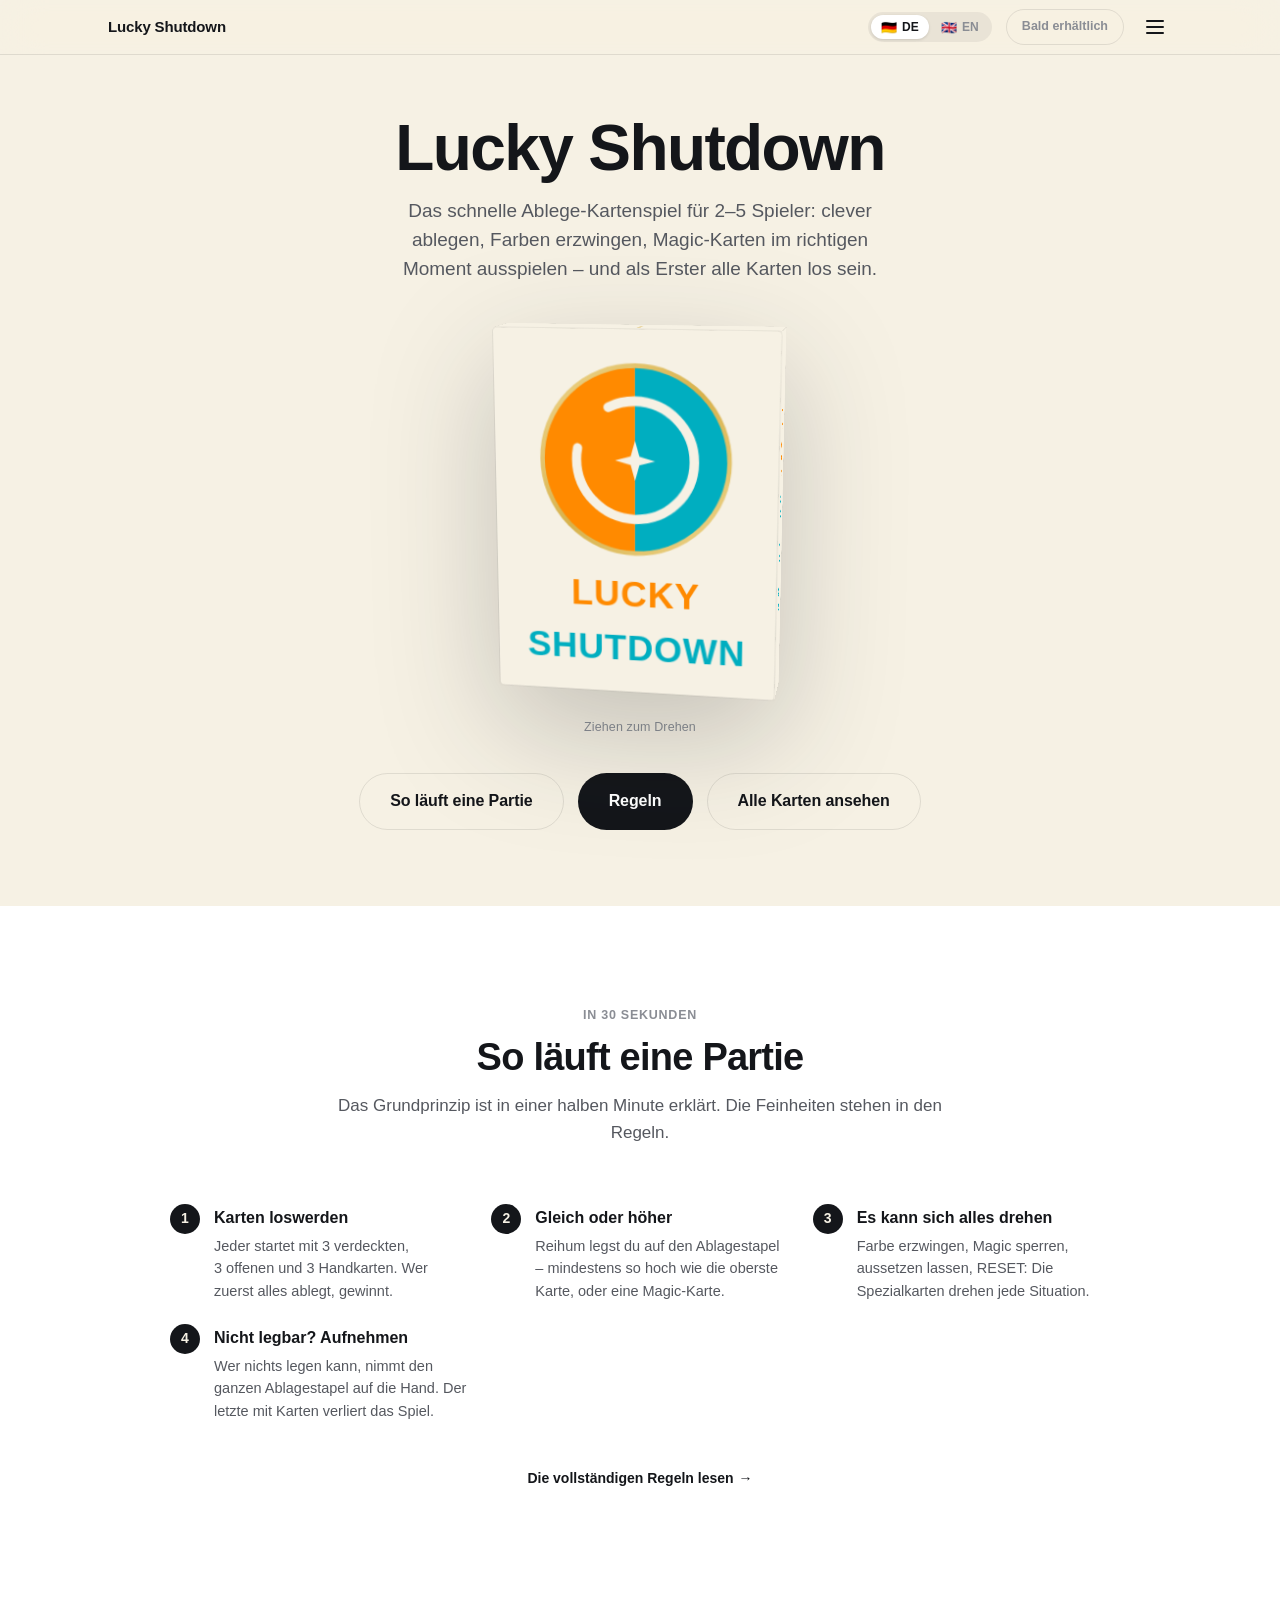
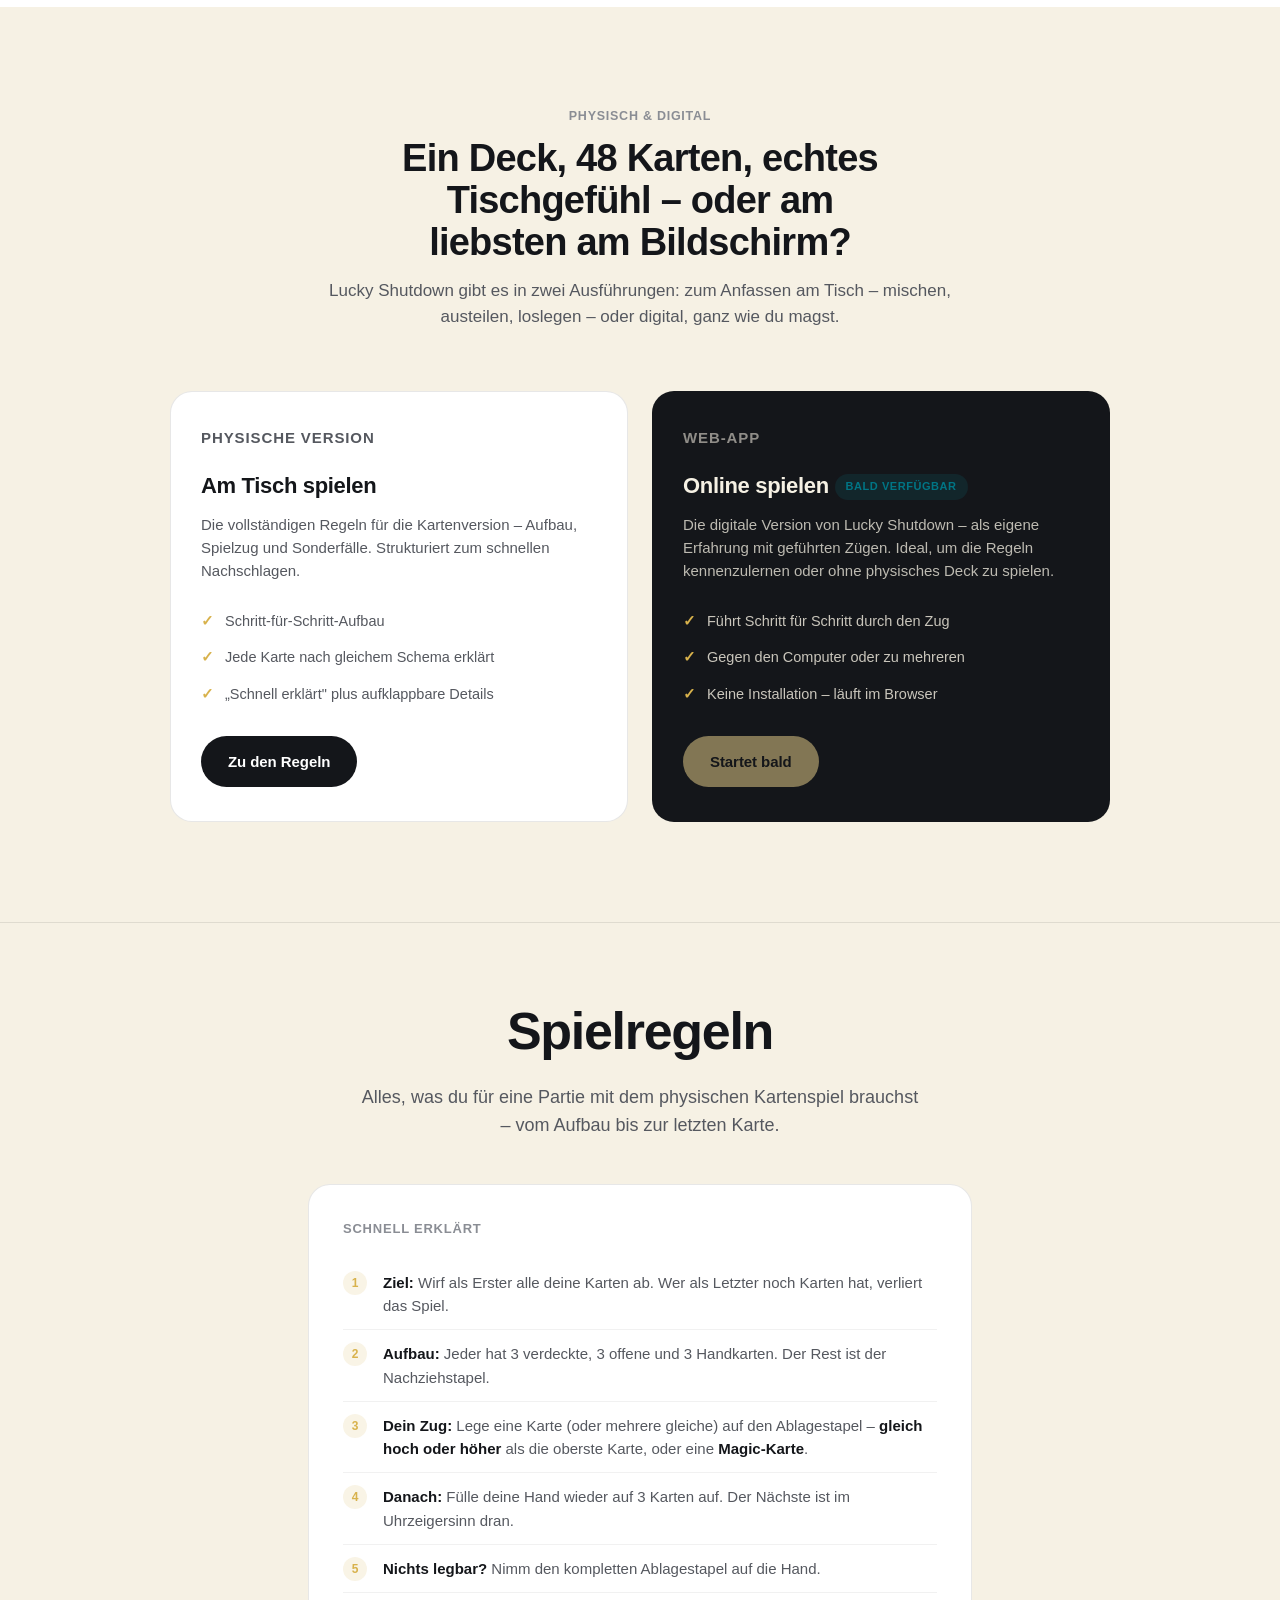
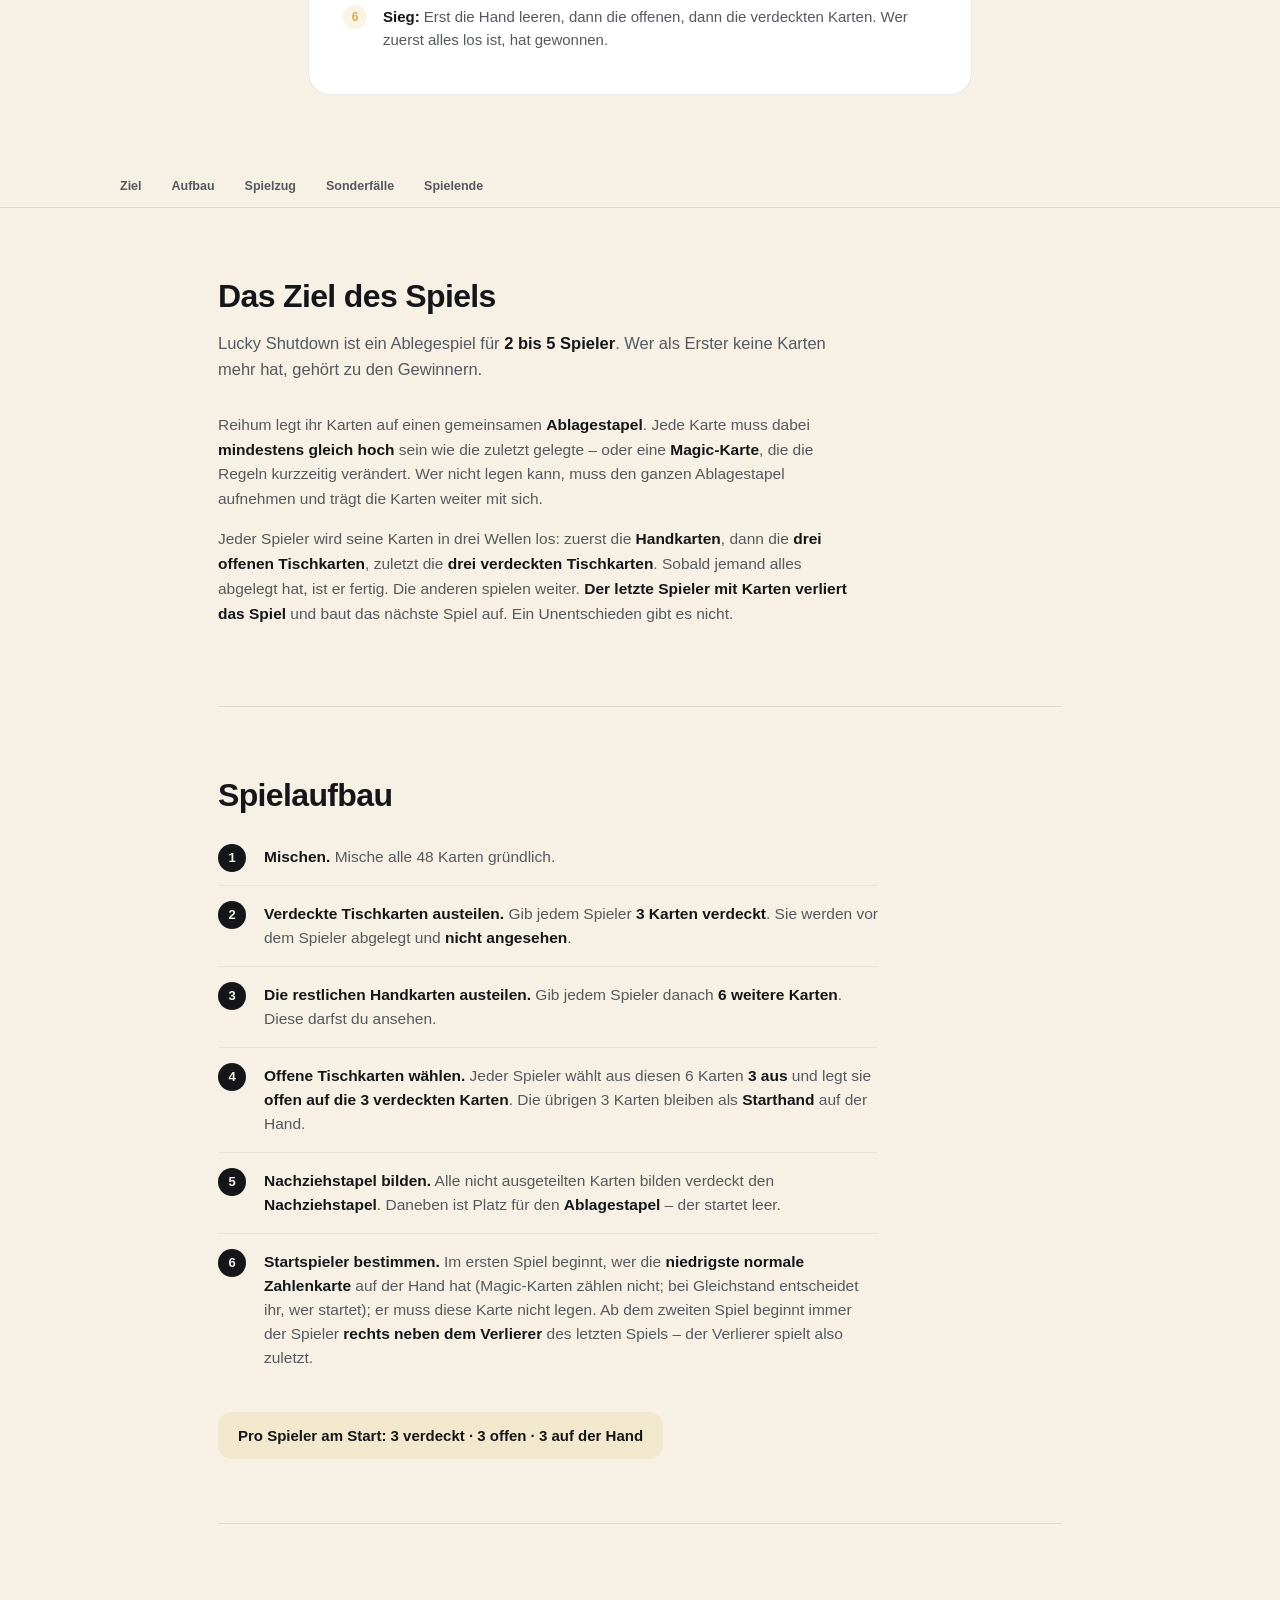
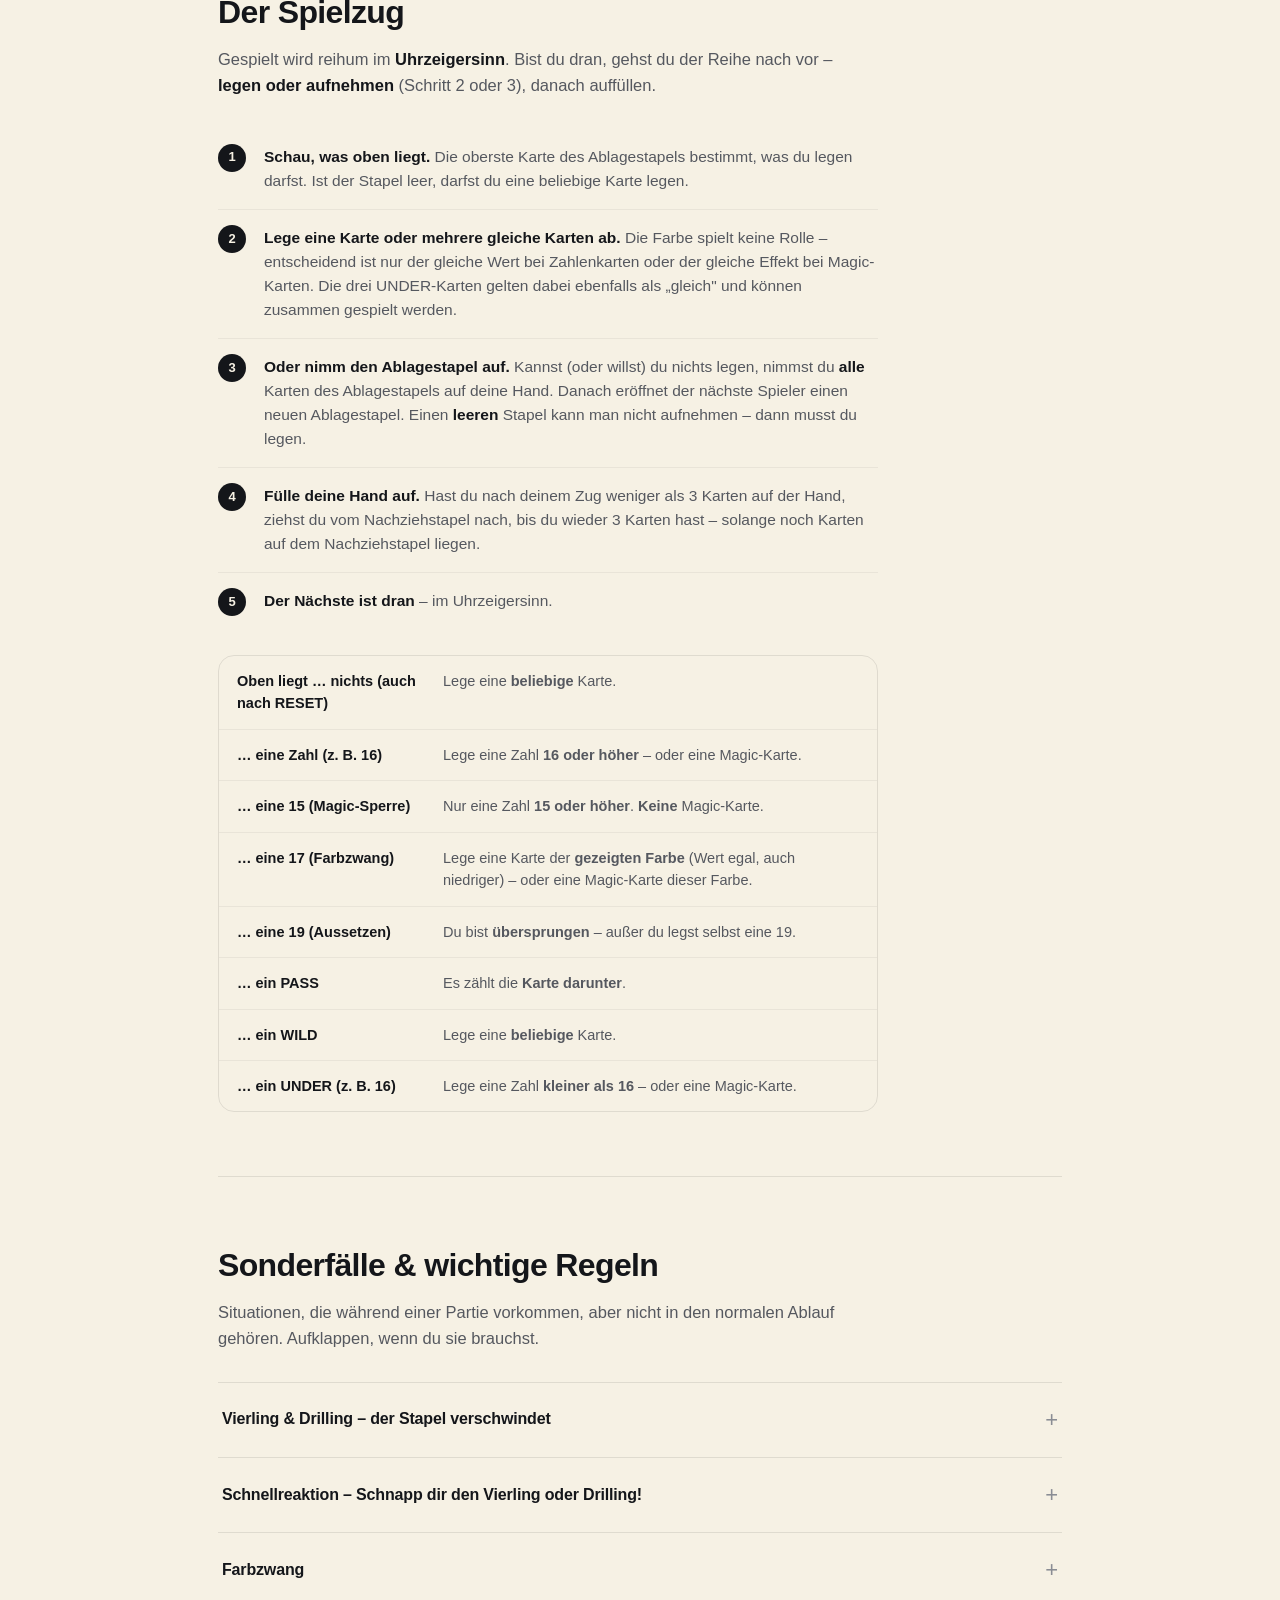
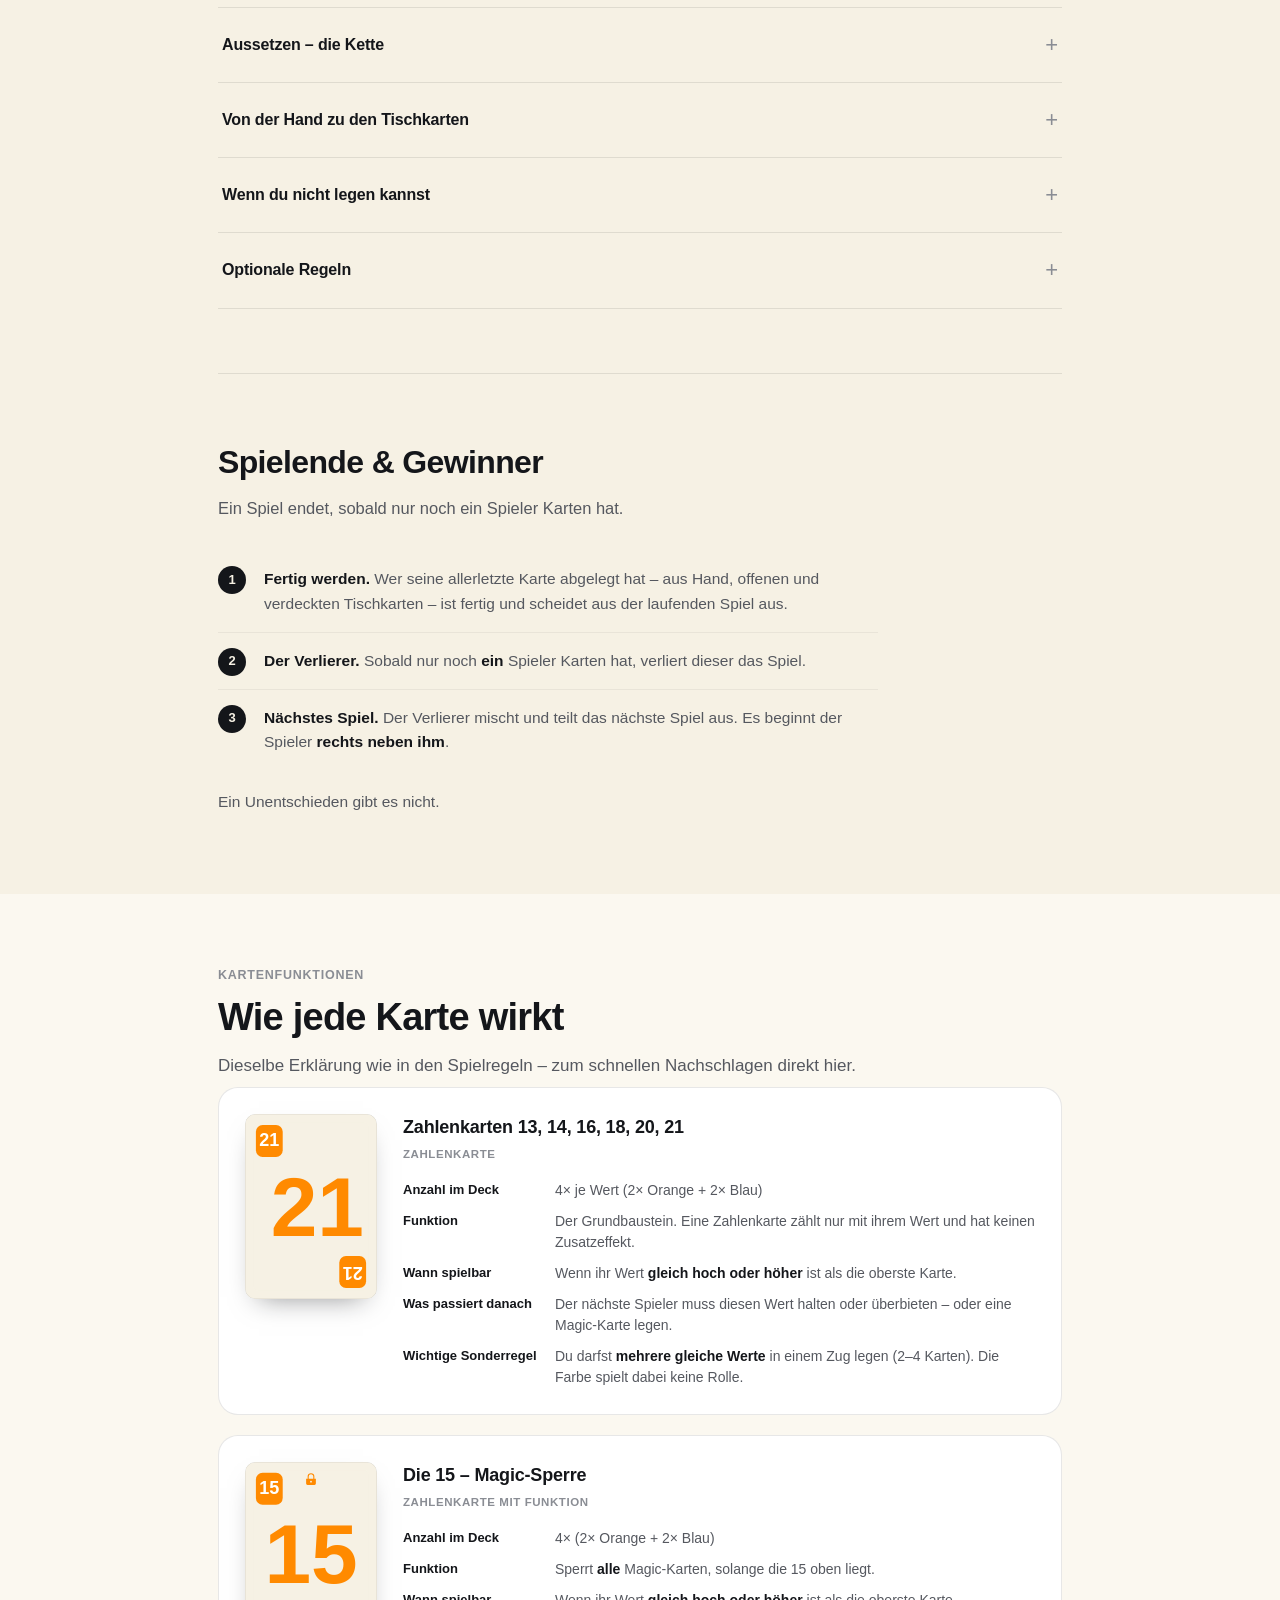
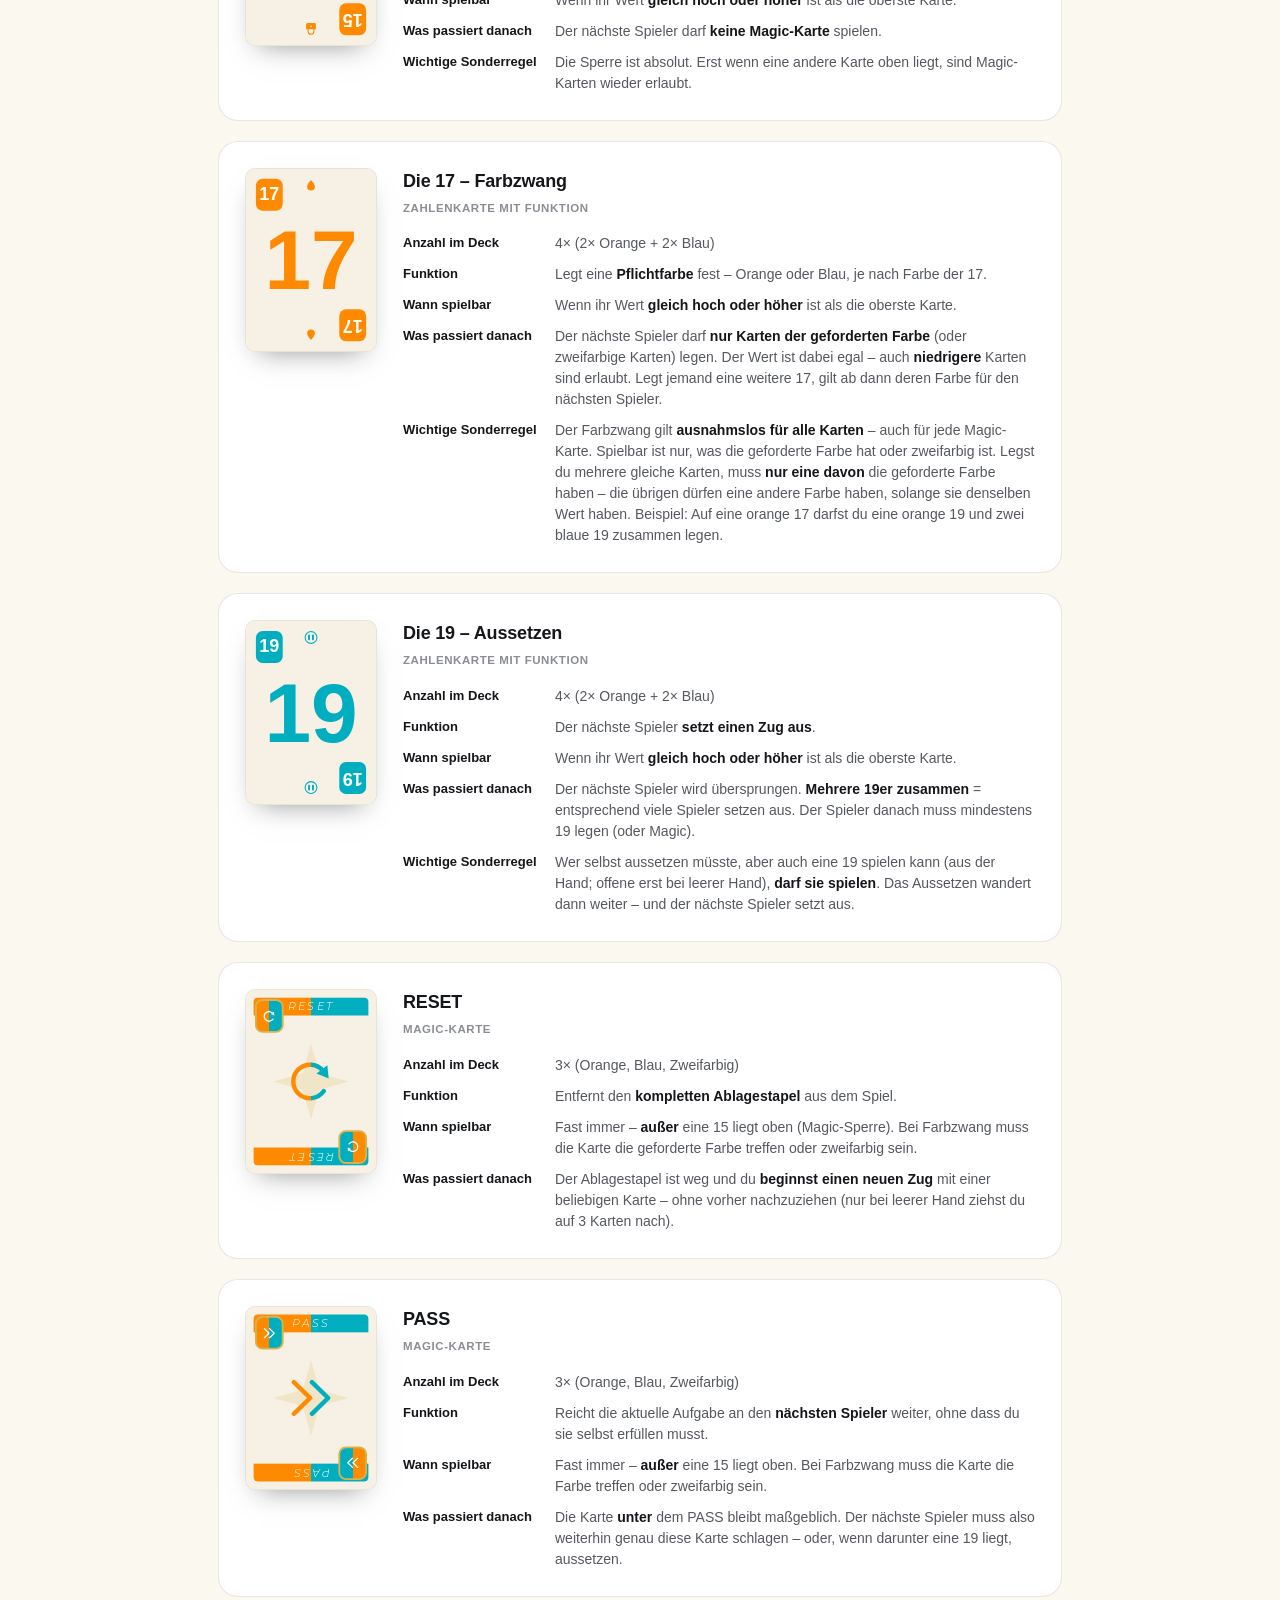
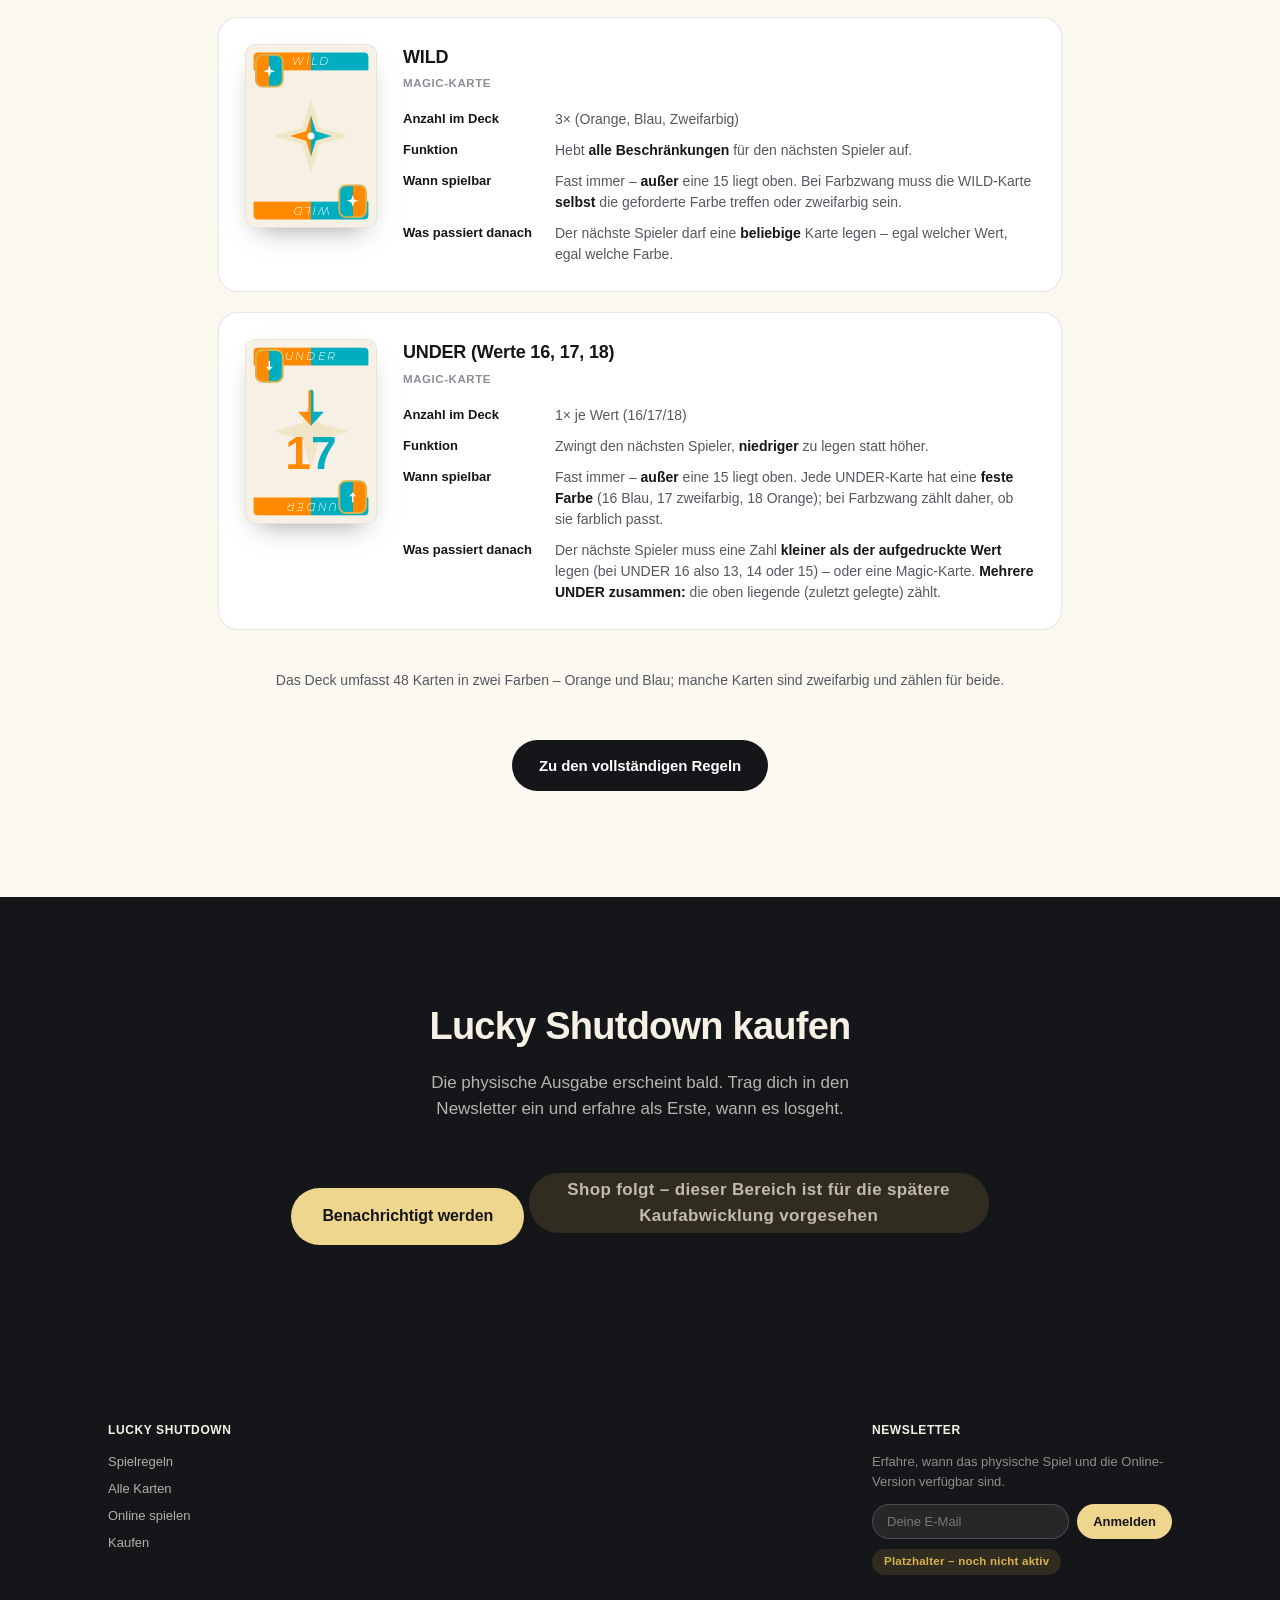
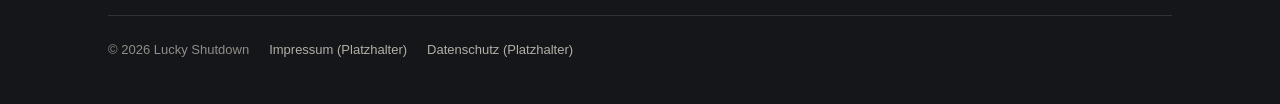
==== commit 38b065b0: "Überall 'Spiel' statt 'Runde'; Zugschritte und Startspieler klarer Co-Authored-By: Claude Sonnet 5.5" ====
--- a/index.html
+++ b/index.html
@@ -86,7 +86,7 @@
       </div>
       <div class="quick-step">
         <h3 data-i18n="idx.step4.h">Nicht legbar? Aufnehmen</h3>
-        <p data-i18n="idx.step4.p">Wer nichts legen kann, nimmt den ganzen Ablagestapel auf die Hand. Der letzte mit Karten verliert die Runde.</p>
+        <p data-i18n="idx.step4.p">Wer nichts legen kann, nimmt den ganzen Ablagestapel auf die Hand. Der letzte mit Karten verliert das Spiel.</p>
       </div>
     </div>
 
@@ -142,7 +142,7 @@
     <div class="quickref">
       <h2 data-i18n="rgl.quick.title">Schnell erklärt</h2>
       <ol>
-        <li data-i18n="rgl.quick.1"><strong>Ziel:</strong> Wirf als Erster alle deine Karten ab. Wer als Letzter noch Karten hat, verliert die Runde.</li>
+        <li data-i18n="rgl.quick.1"><strong>Ziel:</strong> Wirf als Erster alle deine Karten ab. Wer als Letzter noch Karten hat, verliert das Spiel.</li>
         <li data-i18n="rgl.quick.2"><strong>Aufbau:</strong> Jeder hat 3&nbsp;verdeckte, 3&nbsp;offene und 3&nbsp;Handkarten. Der Rest ist der Nachziehstapel.</li>
         <li data-i18n="rgl.quick.3"><strong>Dein Zug:</strong> Lege eine Karte (oder mehrere gleiche) auf den Ablagestapel – <strong>gleich hoch oder höher</strong> als die oberste Karte, oder eine <strong>Magic-Karte</strong>.</li>
         <li data-i18n="rgl.quick.4"><strong>Danach:</strong> Fülle deine Hand wieder auf 3&nbsp;Karten auf. Der Nächste ist im Uhrzeigersinn dran.</li>
@@ -179,7 +179,7 @@
       Jeder Spieler wird seine Karten in drei Wellen los: zuerst die <strong>Handkarten</strong>, dann die
       <strong>drei offenen Tischkarten</strong>, zuletzt die <strong>drei verdeckten Tischkarten</strong>.
       Sobald jemand alles abgelegt hat, ist er fertig. Die anderen spielen weiter.
-      <strong>Der letzte Spieler mit Karten verliert die Runde</strong> und baut die nächste Runde auf.
+      <strong>Der letzte Spieler mit Karten verliert das Spiel</strong> und baut das nächste Spiel auf.
       Ein Unentschieden gibt es nicht.
     </p>
   </section>
@@ -193,7 +193,7 @@
       <li data-i18n="rgl.b.step3"><strong>Die restlichen Handkarten austeilen.</strong> Gib jedem Spieler danach <strong>6 weitere Karten</strong>. Diese darfst du ansehen.</li>
       <li data-i18n="rgl.b.step4"><strong>Offene Tischkarten wählen.</strong> Jeder Spieler wählt aus diesen 6 Karten <strong>3 aus</strong> und legt sie <strong>offen auf die 3 verdeckten Karten</strong>. Die übrigen 3 Karten bleiben als <strong>Starthand</strong> auf der Hand.</li>
       <li data-i18n="rgl.b.step5"><strong>Nachziehstapel bilden.</strong> Alle nicht ausgeteilten Karten bilden verdeckt den <span class="term">Nachziehstapel</span>. Daneben ist Platz für den <span class="term">Ablagestapel</span> – der startet leer.</li>
-      <li data-i18n="rgl.b.step6"><strong>Startspieler bestimmen.</strong> In der ersten Runde beginnt, wer die <strong>niedrigste normale Zahlenkarte</strong> auf der Hand hat (Magic-Karten zählen nicht; bei Gleichstand entscheidet ihr, wer startet); du musst diese Karte nicht legen. Ab der zweiten Runde beginnt immer der Spieler <strong>rechts neben dem Verlierer</strong> der Vorrunde – der Verlierer spielt also zuletzt.</li>
+      <li data-i18n="rgl.b.step6"><strong>Startspieler bestimmen.</strong> Im ersten Spiel beginnt, wer die <strong>niedrigste normale Zahlenkarte</strong> auf der Hand hat (Magic-Karten zählen nicht; bei Gleichstand entscheidet ihr, wer startet); er muss diese Karte nicht legen. Ab dem zweiten Spiel beginnt immer der Spieler <strong>rechts neben dem Verlierer</strong> des letzten Spiels – der Verlierer spielt also zuletzt.</li>
     </ol>
     <div class="result-chip" data-i18n="rgl.b.resultChip">Pro Spieler am Start: 3&nbsp;verdeckt · 3&nbsp;offen · 3&nbsp;auf der Hand</div>
   </section>
@@ -201,7 +201,7 @@
   <!-- C -->
   <section class="rule-block" id="spielzug">
     <h2 data-i18n="rgl.c.title">Der Spielzug</h2>
-    <p class="rule-lede" data-i18n="rgl.c.lede">Gespielt wird reihum im <strong>Uhrzeigersinn</strong>. Bist du dran, machst du <strong>genau eine</strong> der folgenden Sachen.</p>
+    <p class="rule-lede" data-i18n="rgl.c.lede">Gespielt wird reihum im <strong>Uhrzeigersinn</strong>. Bist du dran, gehst du der Reihe nach vor – <strong>legen oder aufnehmen</strong> (Schritt 2 oder 3), danach auffüllen.</p>
     <ol class="steps">
       <li data-i18n="rgl.c.step1"><strong>Schau, was oben liegt.</strong> Die oberste Karte des Ablagestapels bestimmt, was du legen darfst. Ist der Stapel leer, darfst du eine beliebige Karte legen.</li>
       <li data-i18n="rgl.c.step2"><strong>Lege eine Karte oder mehrere gleiche Karten ab.</strong> Die Farbe spielt keine Rolle – entscheidend ist nur der gleiche Wert bei Zahlenkarten oder der gleiche Effekt bei Magic-Karten. Die drei UNDER-Karten gelten dabei ebenfalls als „gleich" und können zusammen gespielt werden.</li>
@@ -241,7 +241,7 @@
     <details class="disclosure">
       <summary data-i18n="rgl.e.d2.summary">Schnellreaktion – Schnapp dir den Vierling oder Drilling!</summary>
       <div class="disclosure-body">
-        <p data-i18n="rgl.e.d2.p1">Liegen bereits <strong>drei gleiche Karten</strong> auf dem Stapel und dir fehlt nur die vierte zum Vierling, darf <strong>jeder Spieler</strong> die passende Karte sofort dazulegen – <strong>auch wenn er nicht an der Reihe ist</strong>. Das Gleiche gilt, wenn nur eine oder zwei Karten liegen und ein Spieler <strong>alle</strong> passenden fehlenden Karten besitzt – er legt sie dann auf einmal (beim Drilling genauso). Reagieren darfst du mit <strong>Handkarten</strong>; offene Tischkarten nur, wenn du keine Handkarten mehr hast; verdeckte nie.</p>
+        <p data-i18n="rgl.e.d2.p1">Liegen bereits <strong>drei gleiche Karten</strong> ganz oben auf dem Stapel und dir fehlt nur die vierte zum Vierling, darf <strong>jeder Spieler</strong> die passende Karte sofort dazulegen – <strong>auch wenn er nicht an der Reihe ist</strong>. Das Gleiche gilt, wenn nur eine oder zwei Karten liegen und ein Spieler <strong>alle</strong> passenden fehlenden Karten besitzt – er legt sie dann auf einmal (beim Drilling genauso). Reagieren darfst du mit <strong>Handkarten</strong>; offene Tischkarten nur, wenn du keine Handkarten mehr hast; verdeckte nie.</p>
         <p data-i18n="rgl.e.d2.p2">Damit ist der Vierling bzw. Drilling vollständig: Der gesamte Stapel wird entfernt, du erhältst sofort den nächsten Zug (nachziehen nur bei leerer Hand), und links von dir geht es danach weiter.</p>
         <p data-i18n="rgl.e.d2.p3">Sei schnell und aufmerksam: Sobald der regulär nächste Spieler eine andere Karte gelegt hat, ist die Chance vorbei.</p>
       </div>
@@ -314,11 +314,11 @@
   <!-- F -->
   <section class="rule-block" id="ende">
     <h2 data-i18n="rgl.f.title">Spielende &amp; Gewinner</h2>
-    <p class="rule-lede" data-i18n="rgl.f.lede">Eine Runde endet, sobald nur noch ein Spieler Karten hat.</p>
+    <p class="rule-lede" data-i18n="rgl.f.lede">Ein Spiel endet, sobald nur noch ein Spieler Karten hat.</p>
     <ol class="steps">
-      <li data-i18n="rgl.f.step1"><strong>Fertig werden.</strong> Wer seine allerletzte Karte abgelegt hat – aus Hand, offenen und verdeckten Tischkarten – ist fertig und scheidet aus der laufenden Runde aus.</li>
-      <li data-i18n="rgl.f.step2"><strong>Der Verlierer.</strong> Sobald nur noch <strong>ein</strong> Spieler Karten hat, verliert dieser die Runde.</li>
-      <li data-i18n="rgl.f.step3"><strong>Nächste Runde.</strong> Der Verlierer mischt und teilt die nächste Runde aus. Es beginnt der Spieler <strong>rechts neben ihm</strong>.</li>
+      <li data-i18n="rgl.f.step1"><strong>Fertig werden.</strong> Wer seine allerletzte Karte abgelegt hat – aus Hand, offenen und verdeckten Tischkarten – ist fertig und scheidet aus der laufenden Spiel aus.</li>
+      <li data-i18n="rgl.f.step2"><strong>Der Verlierer.</strong> Sobald nur noch <strong>ein</strong> Spieler Karten hat, verliert dieser das Spiel.</li>
+      <li data-i18n="rgl.f.step3"><strong>Nächstes Spiel.</strong> Der Verlierer mischt und teilt das nächste Spiel aus. Es beginnt der Spieler <strong>rechts neben ihm</strong>.</li>
     </ol>
     <p style="margin-top:20px" data-i18n="rgl.f.final">Ein Unentschieden gibt es nicht.</p>
   </section>
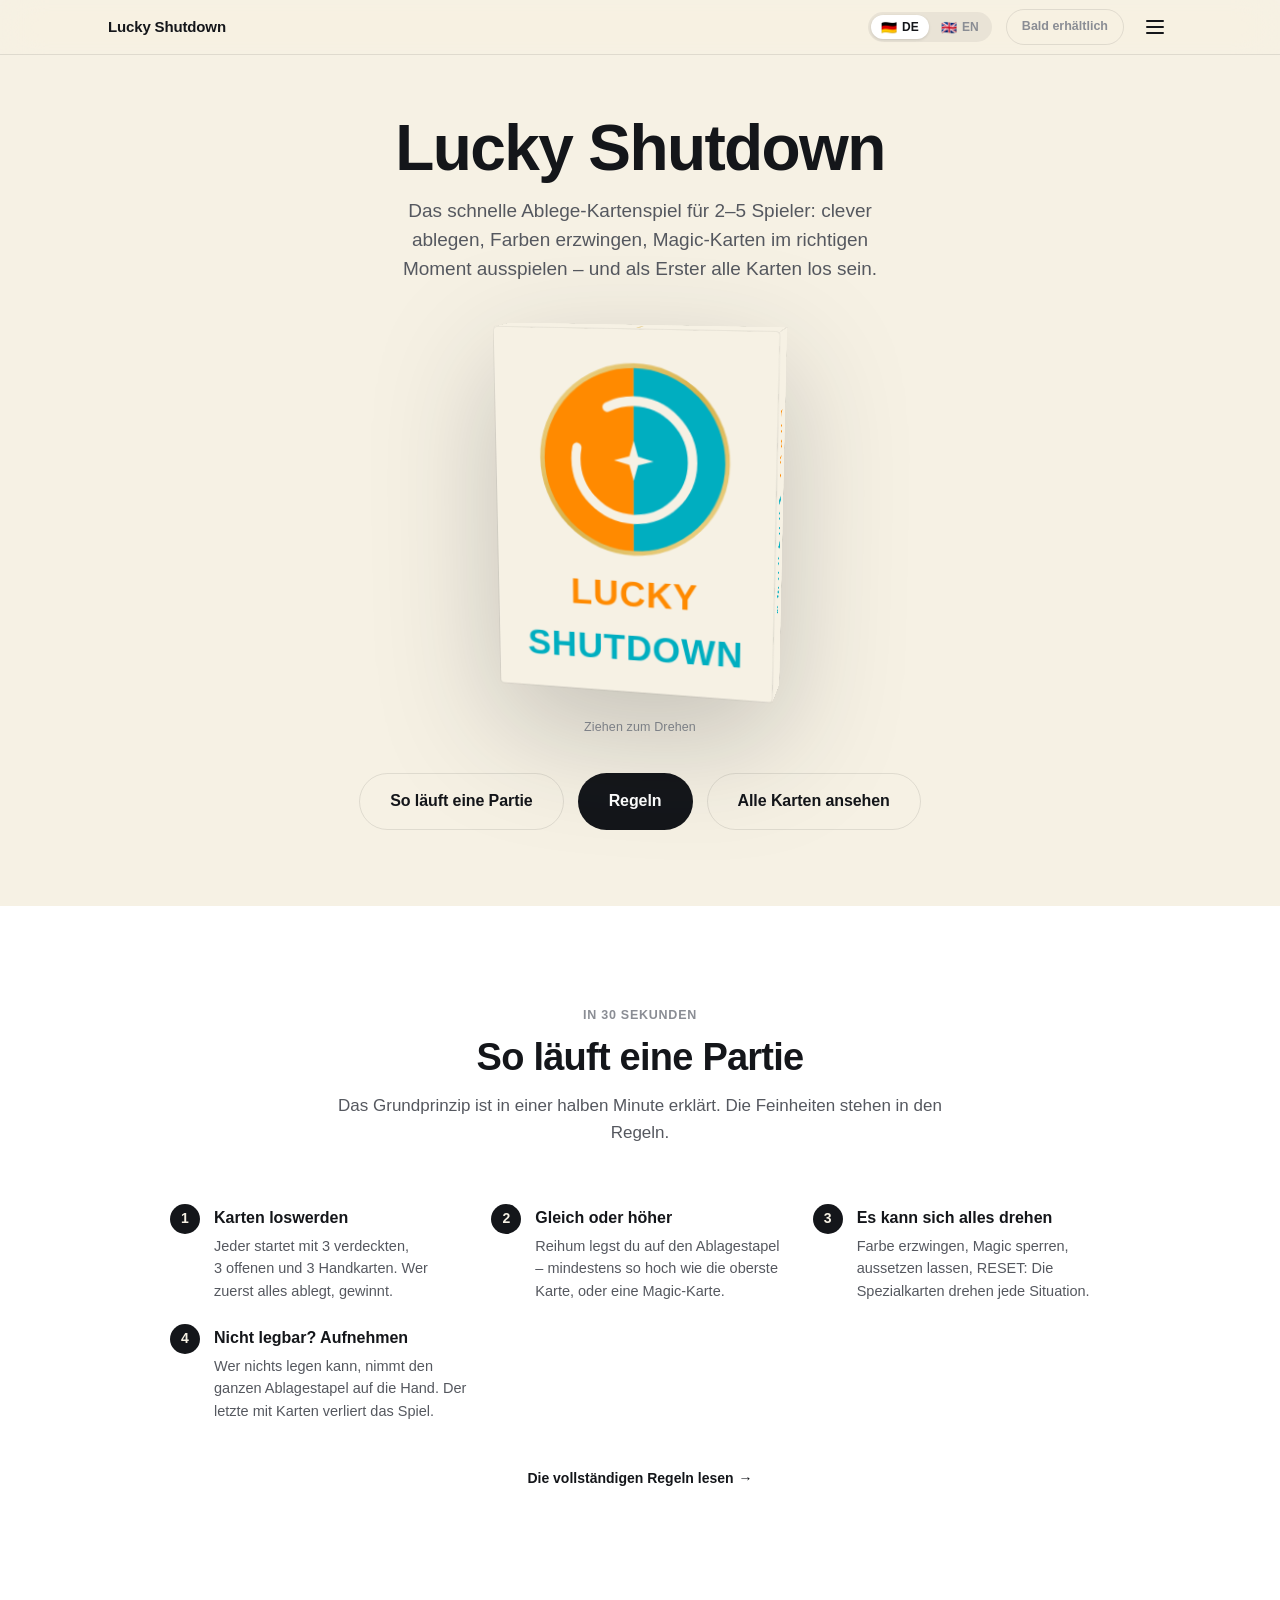
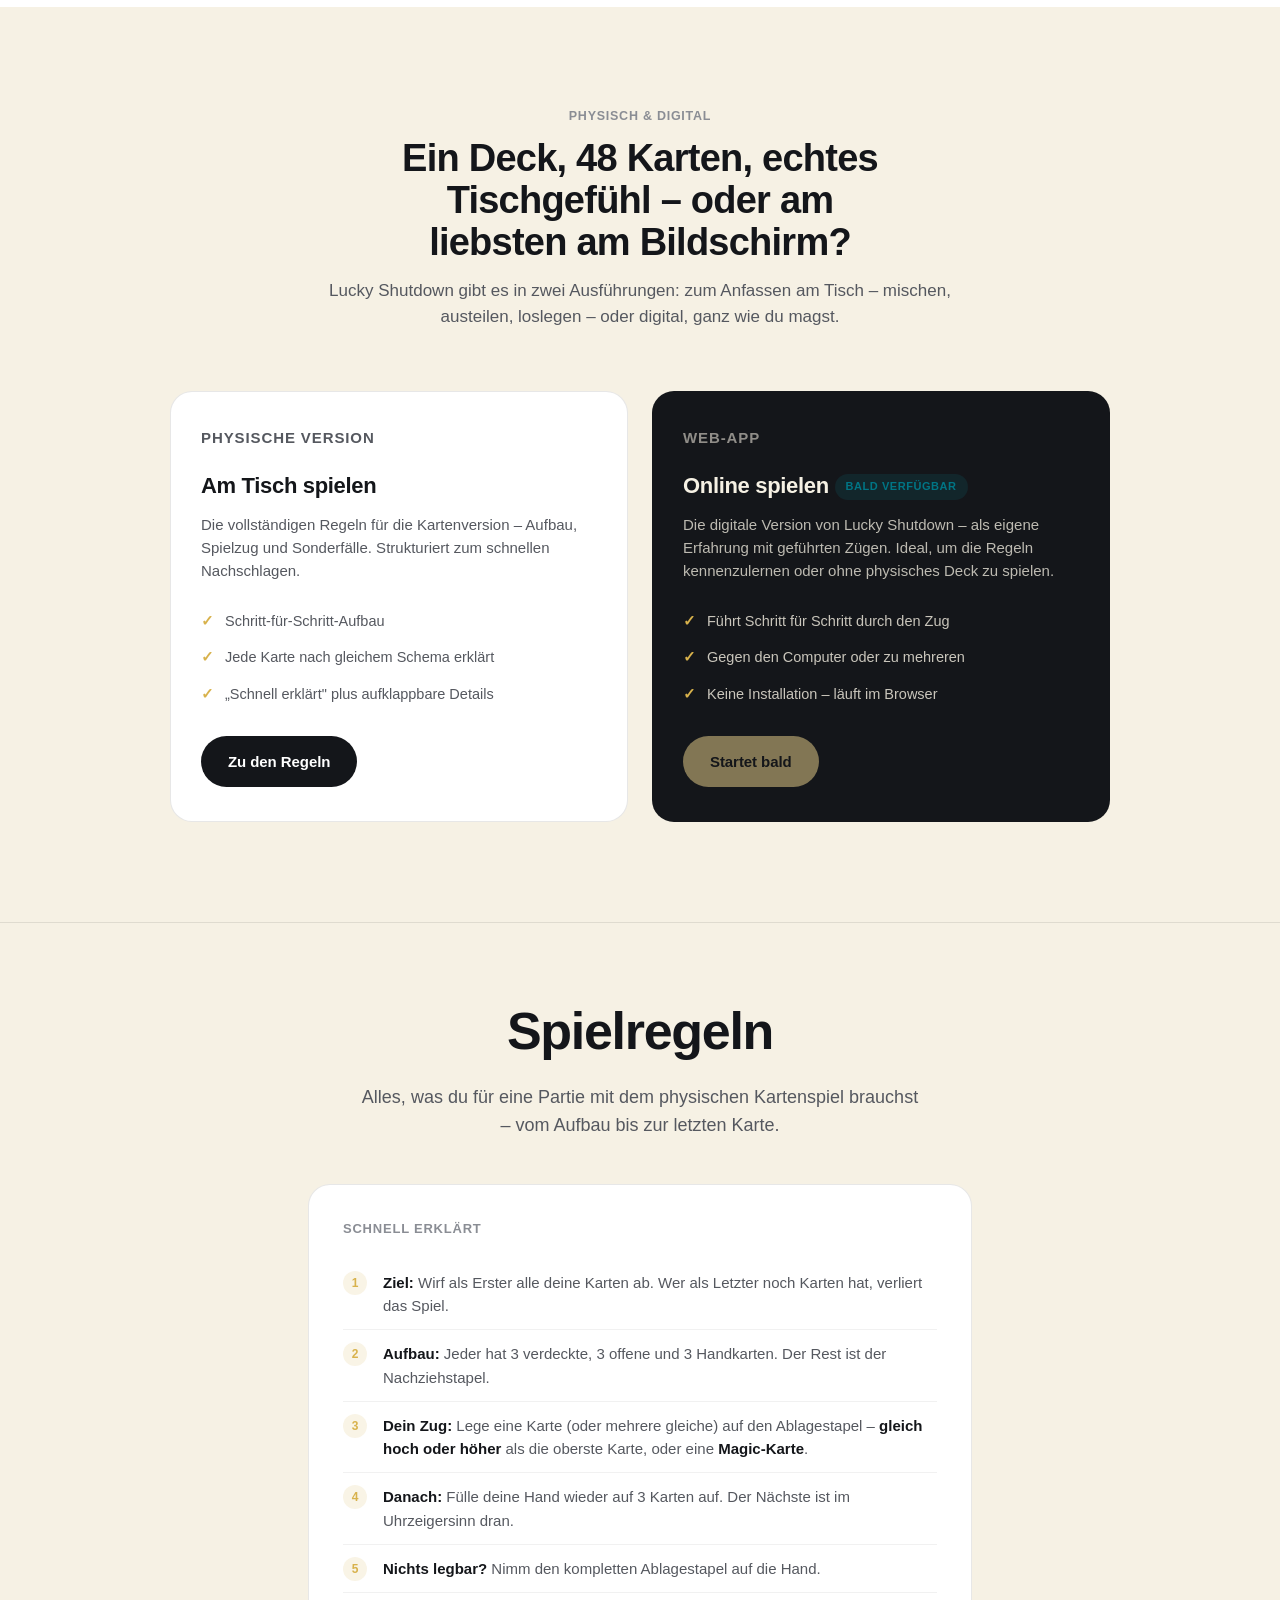
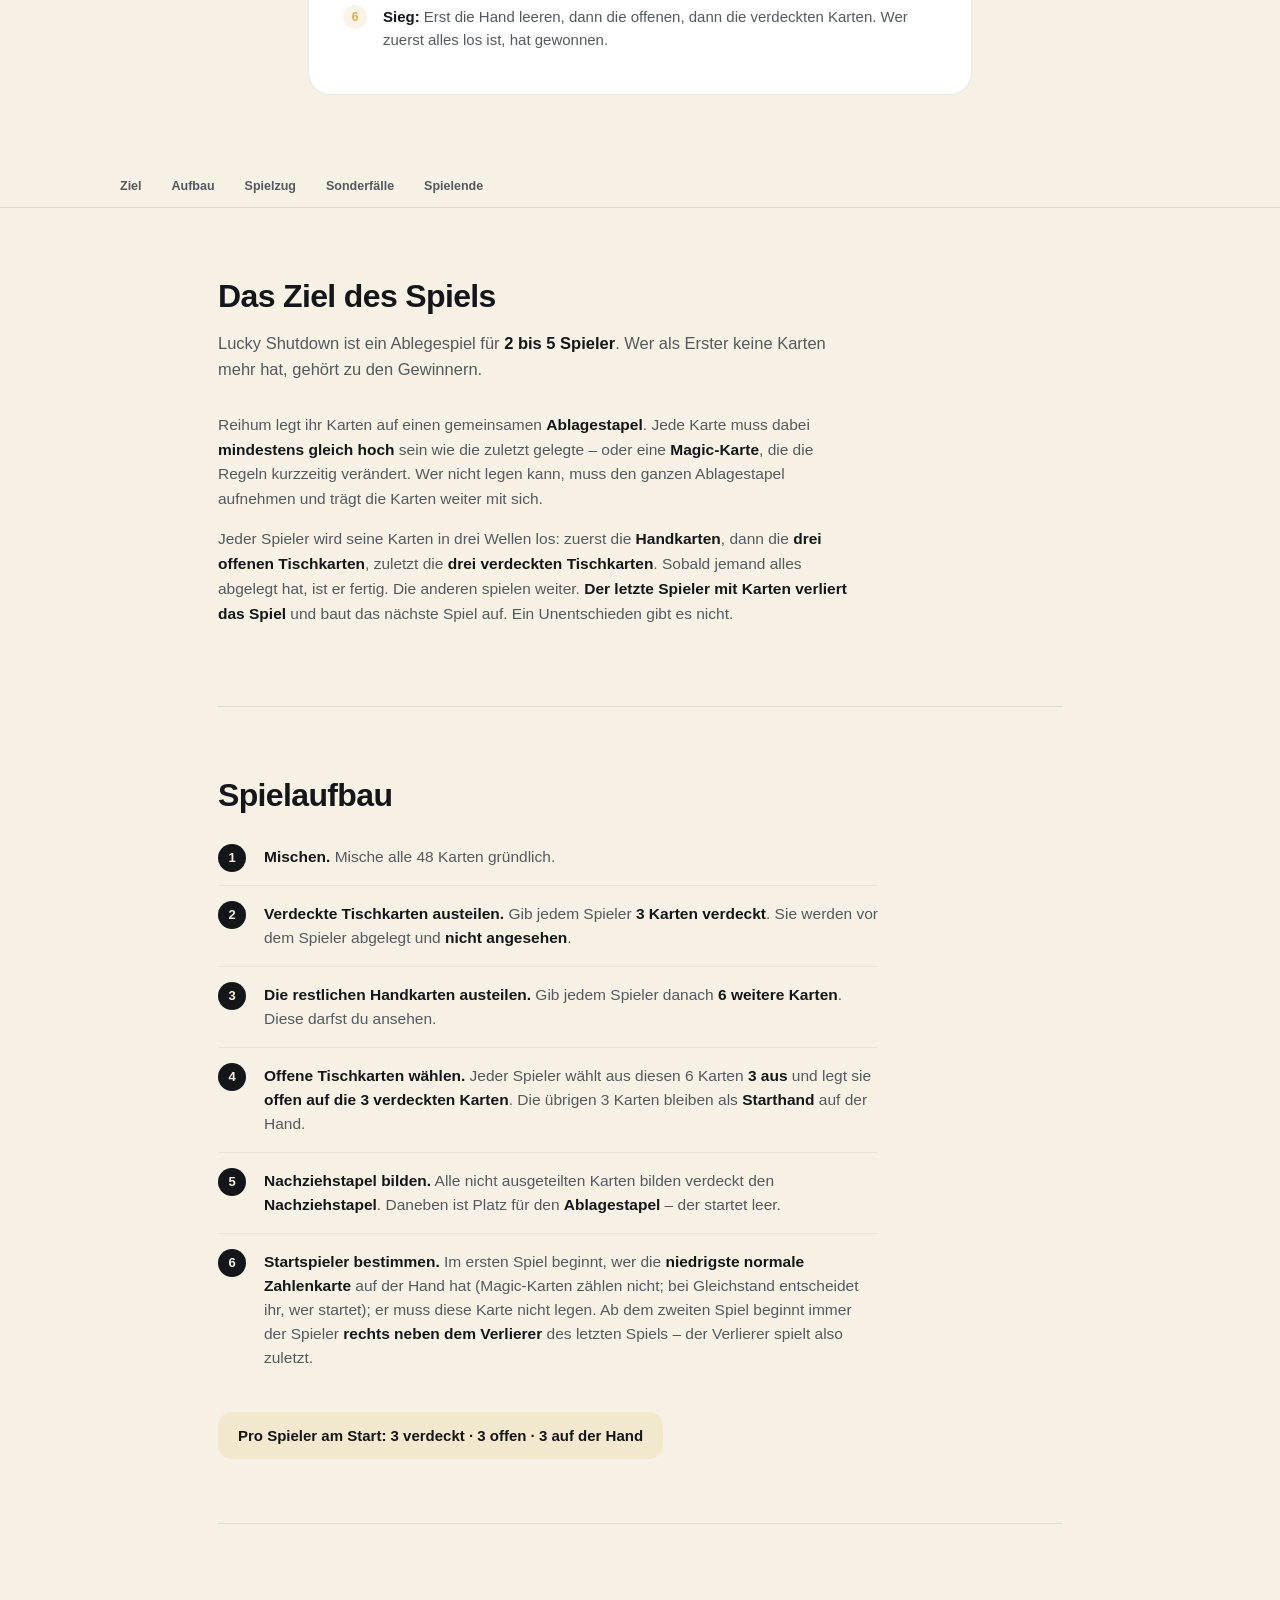
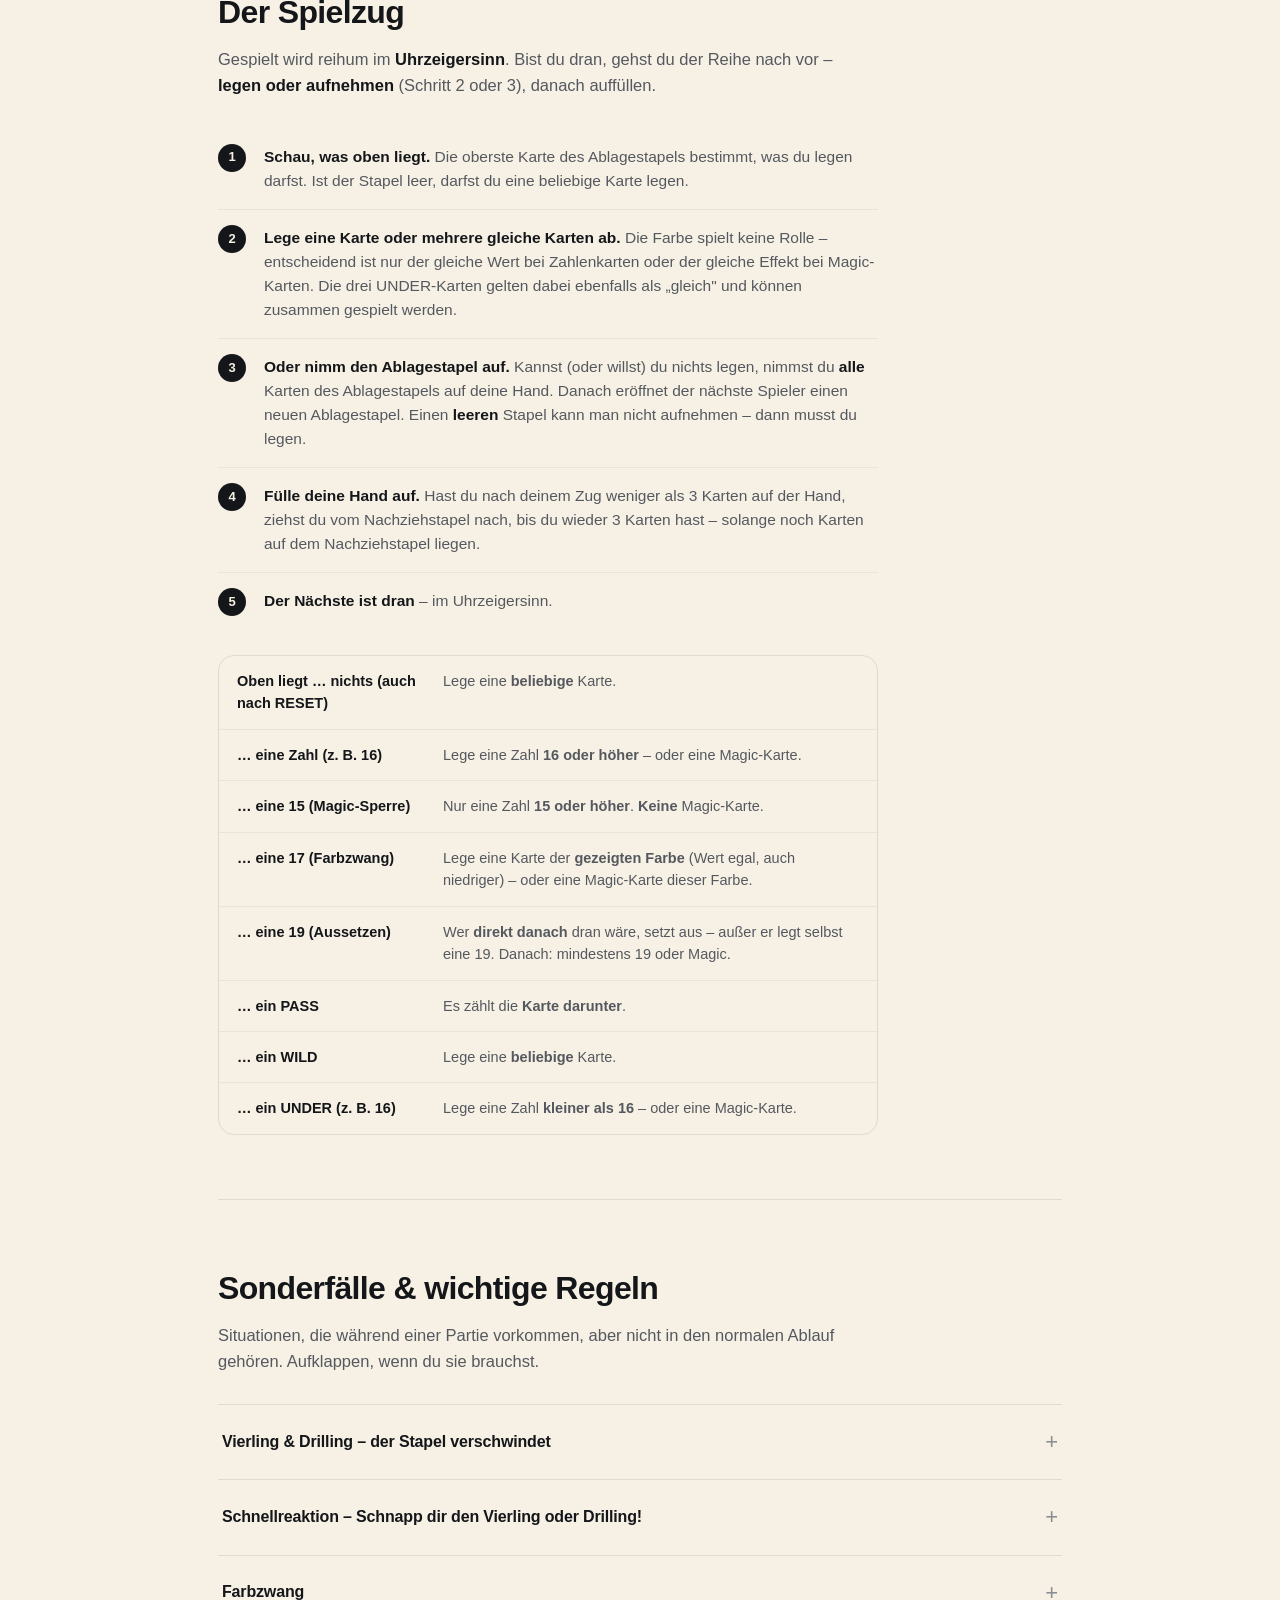
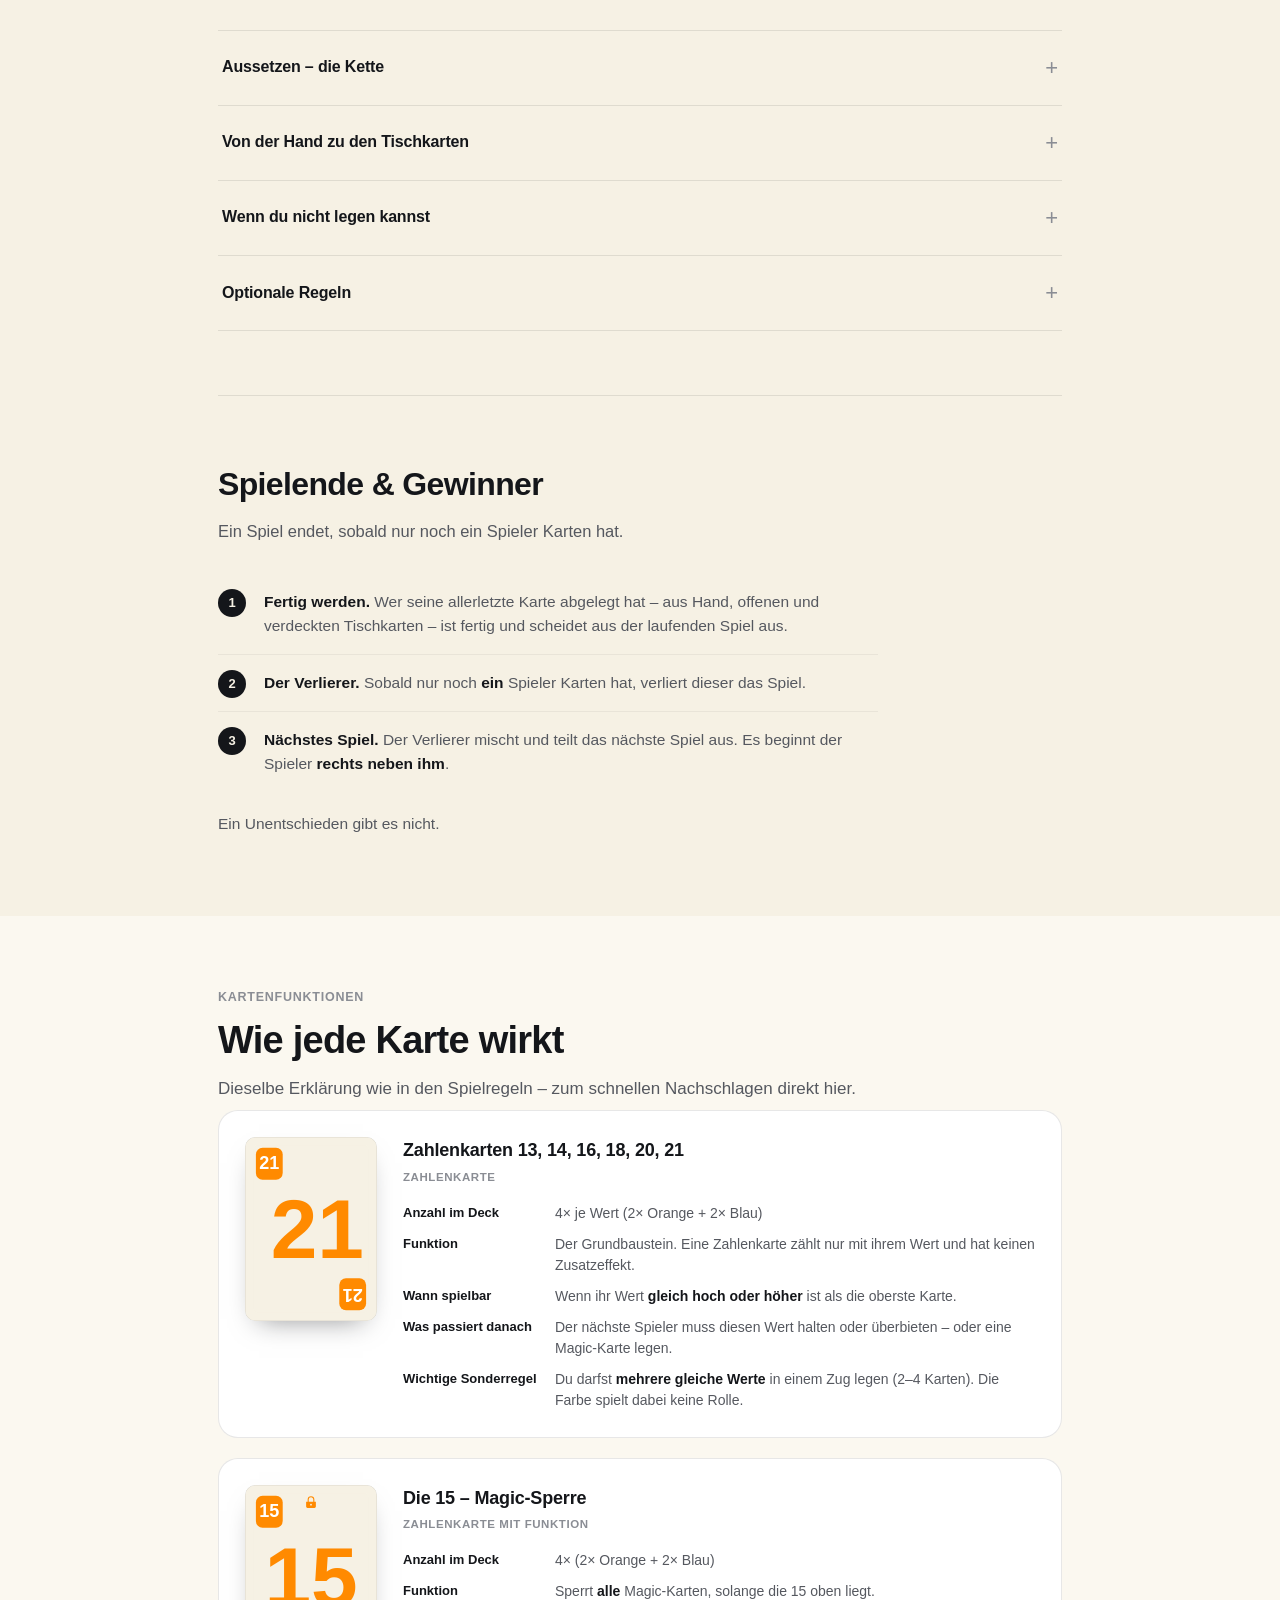
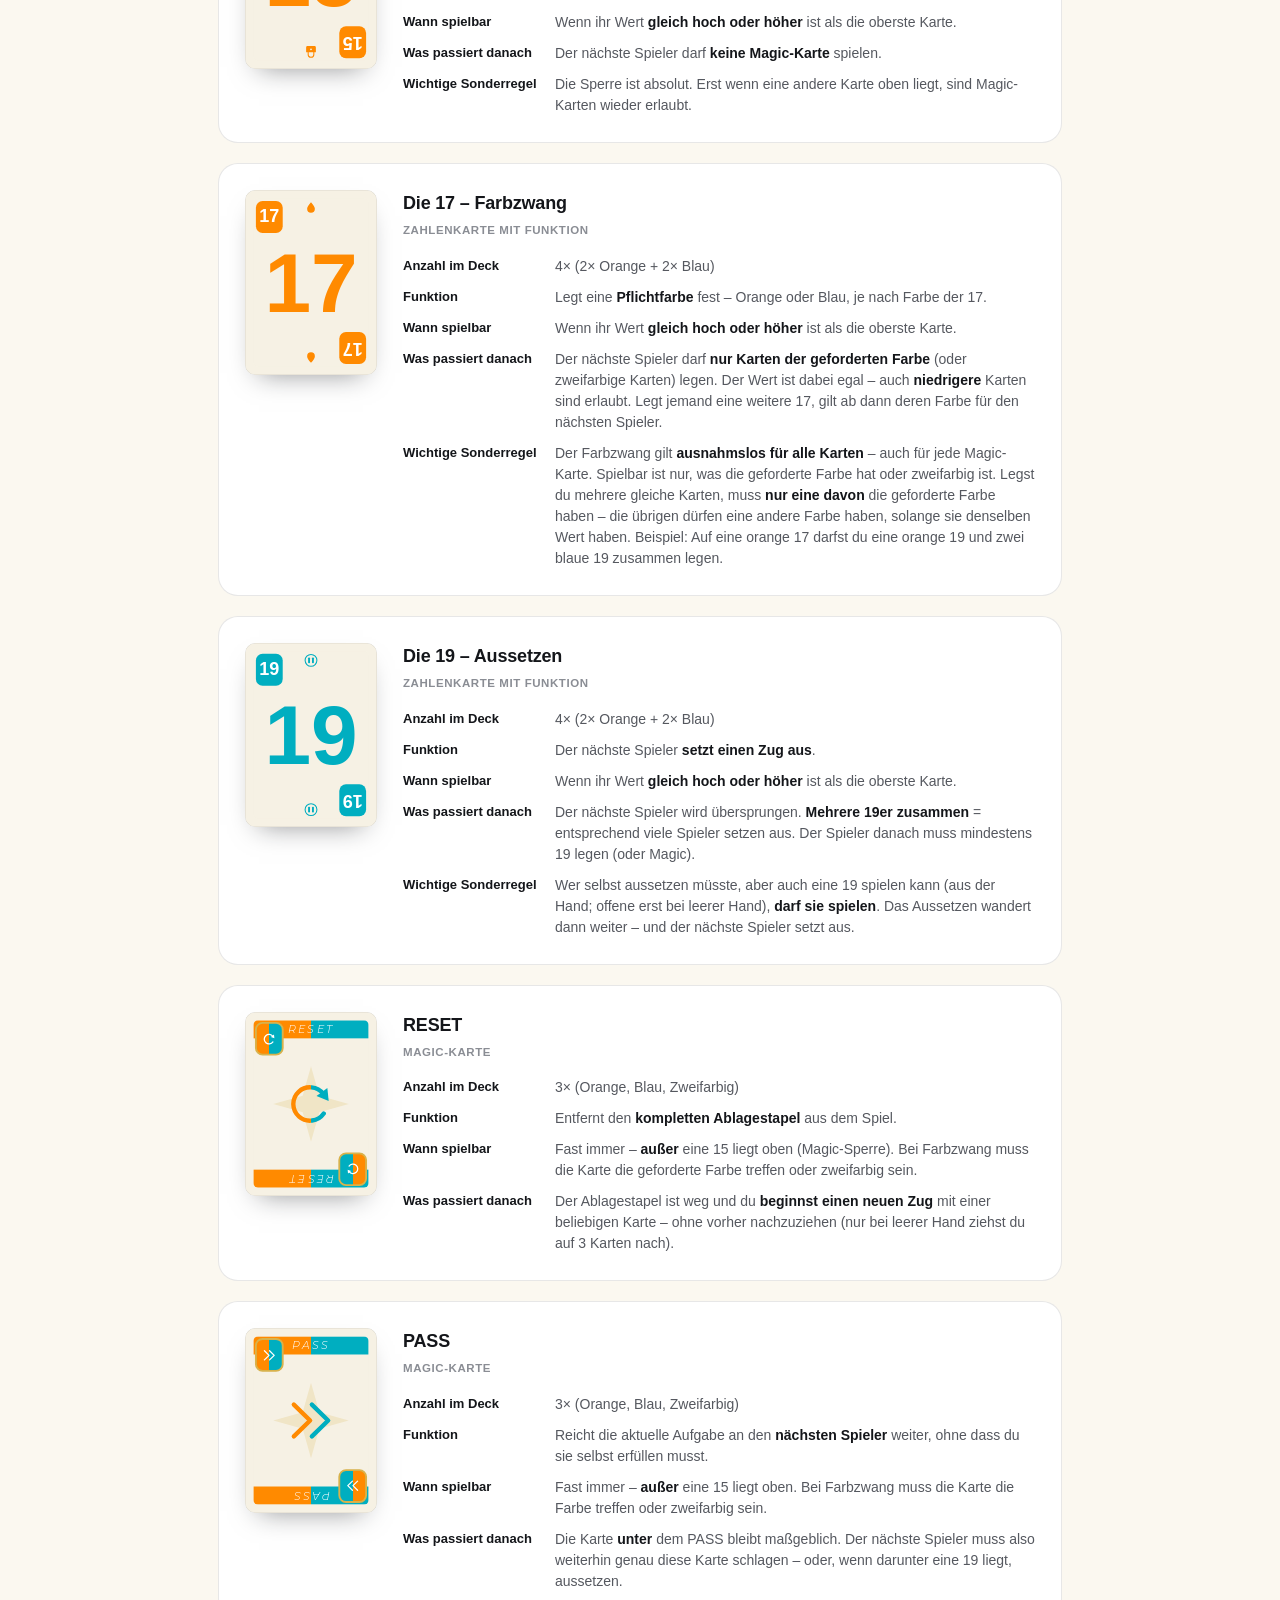
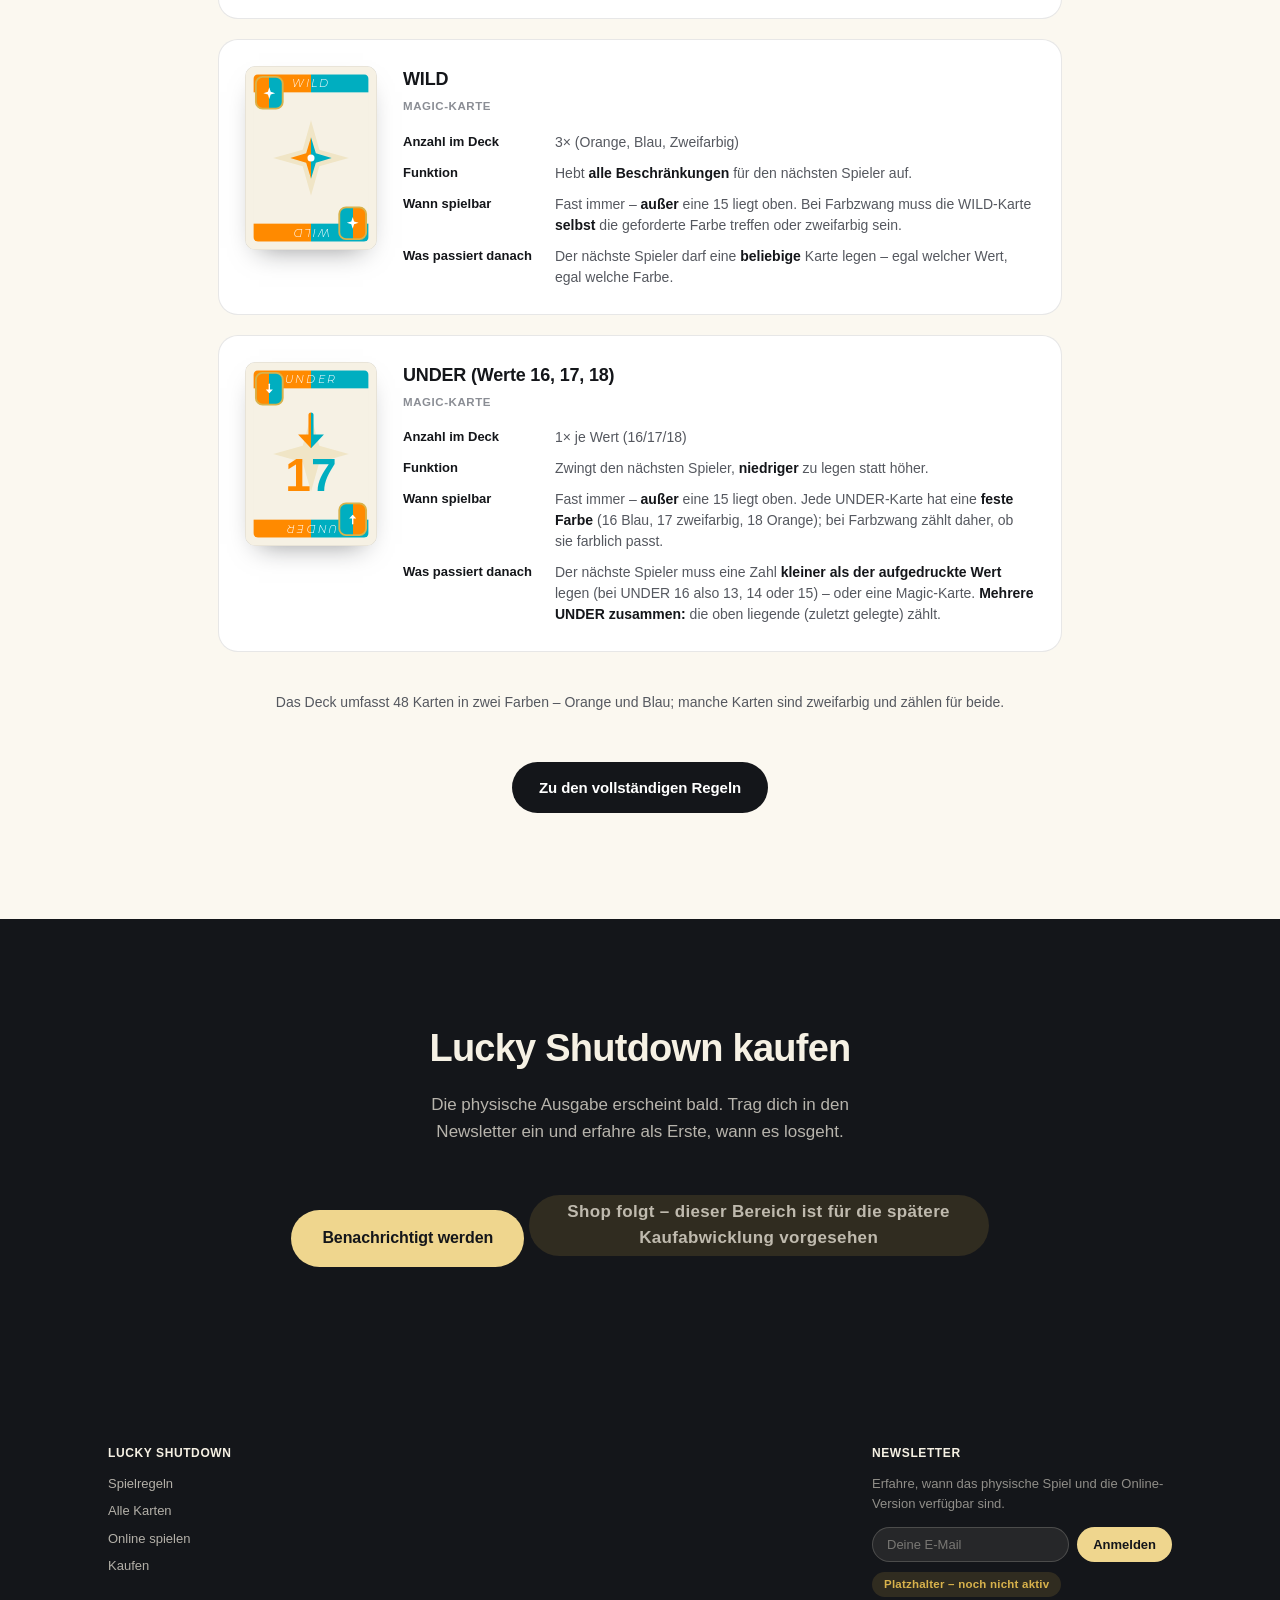
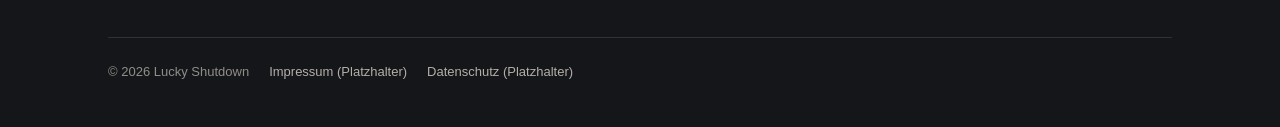
==== commit ac80b837: "Regeltabelle: 19-Zeile präzisiert Co-Authored-By: Claude Sonnet 5.5 <noreply@anthropic.com>" ====
--- a/index.html
+++ b/index.html
@@ -215,7 +215,7 @@
       <div class="row"><span class="k" data-i18n="rgl.c.matrix.k2">… eine Zahl (z.&nbsp;B. 16)</span><span class="v" data-i18n="rgl.c.matrix.v2">Lege eine Zahl <strong>16 oder höher</strong> – oder eine Magic-Karte.</span></div>
       <div class="row"><span class="k" data-i18n="rgl.c.matrix.k3">… eine 15 (Magic-Sperre)</span><span class="v" data-i18n="rgl.c.matrix.v3">Nur eine Zahl <strong>15 oder höher</strong>. <strong>Keine</strong> Magic-Karte.</span></div>
       <div class="row"><span class="k" data-i18n="rgl.c.matrix.k4">… eine 17 (Farbzwang)</span><span class="v" data-i18n="rgl.c.matrix.v4">Lege eine Karte der <strong>gezeigten Farbe</strong> (Wert egal, auch niedriger) – oder eine Magic-Karte dieser Farbe.</span></div>
-      <div class="row"><span class="k" data-i18n="rgl.c.matrix.k5">… eine 19 (Aussetzen)</span><span class="v" data-i18n="rgl.c.matrix.v5">Du bist <strong>übersprungen</strong> – außer du legst selbst eine 19.</span></div>
+      <div class="row"><span class="k" data-i18n="rgl.c.matrix.k5">… eine 19 (Aussetzen)</span><span class="v" data-i18n="rgl.c.matrix.v5">Wer <strong>direkt danach</strong> dran wäre, setzt aus – außer er legt selbst eine 19. Danach: mindestens 19 oder Magic.</span></div>
       <div class="row"><span class="k" data-i18n="rgl.c.matrix.kPass">… ein PASS</span><span class="v" data-i18n="rgl.c.matrix.vPass">Es zählt die <strong>Karte darunter</strong>.</span></div>
       <div class="row"><span class="k" data-i18n="rgl.c.matrix.k6">… ein WILD</span><span class="v" data-i18n="rgl.c.matrix.anyCard">Lege eine <strong>beliebige</strong> Karte.</span></div>
       <div class="row"><span class="k" data-i18n="rgl.c.matrix.k7">… ein UNDER (z.&nbsp;B. 16)</span><span class="v" data-i18n="rgl.c.matrix.v7">Lege eine Zahl <strong>kleiner als 16</strong> – oder eine Magic-Karte.</span></div>
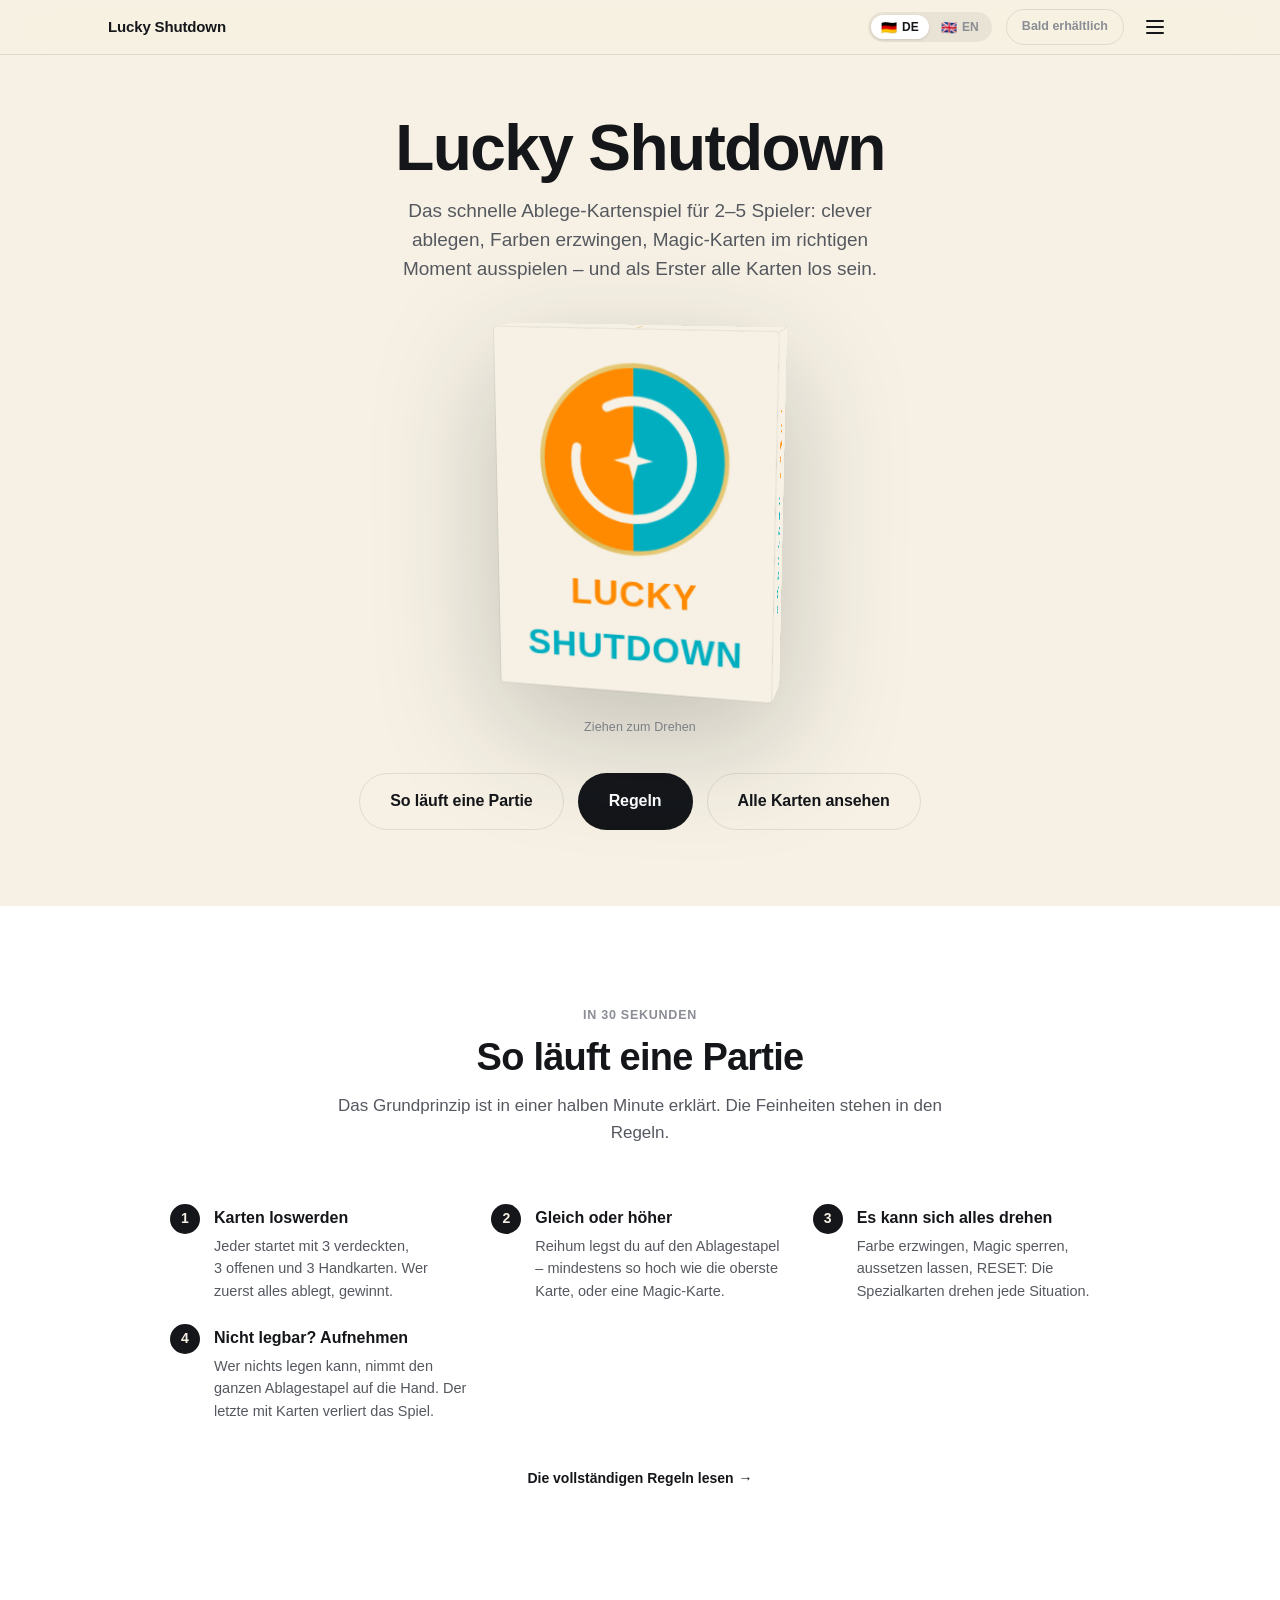
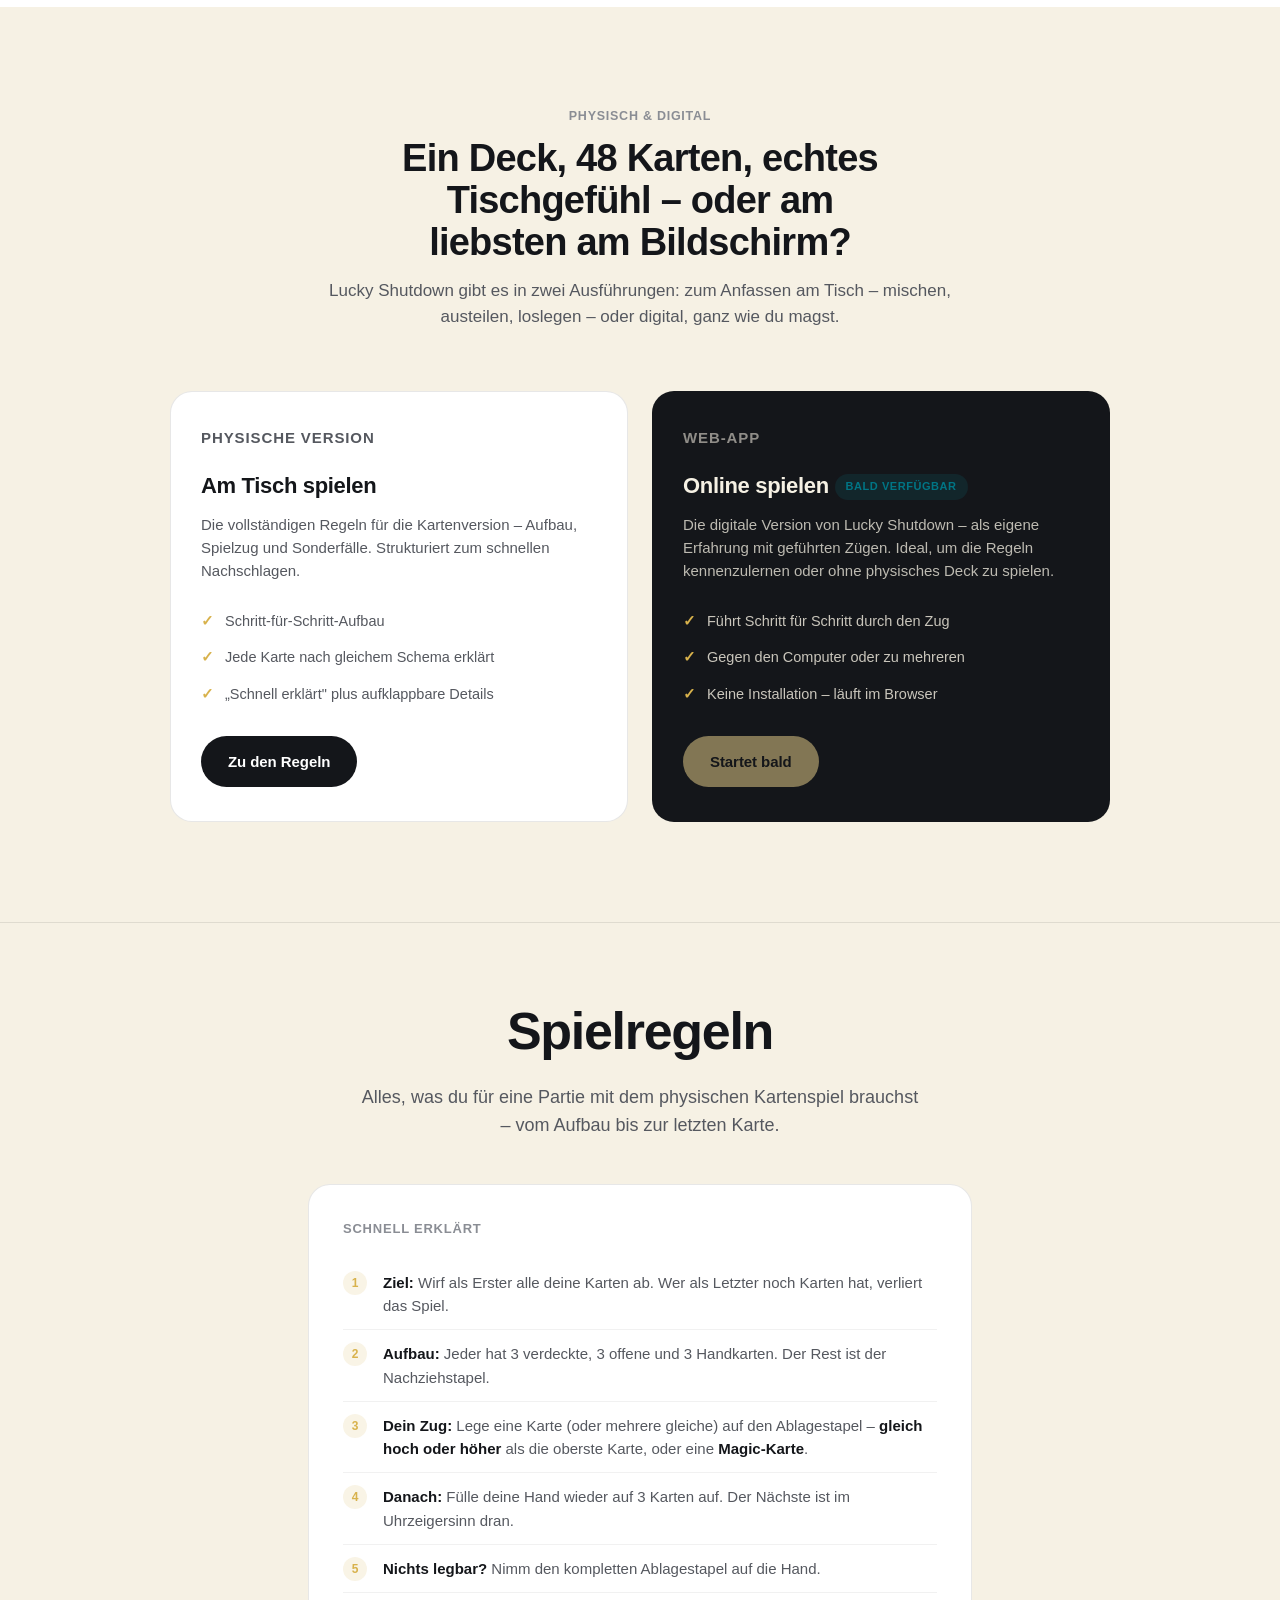
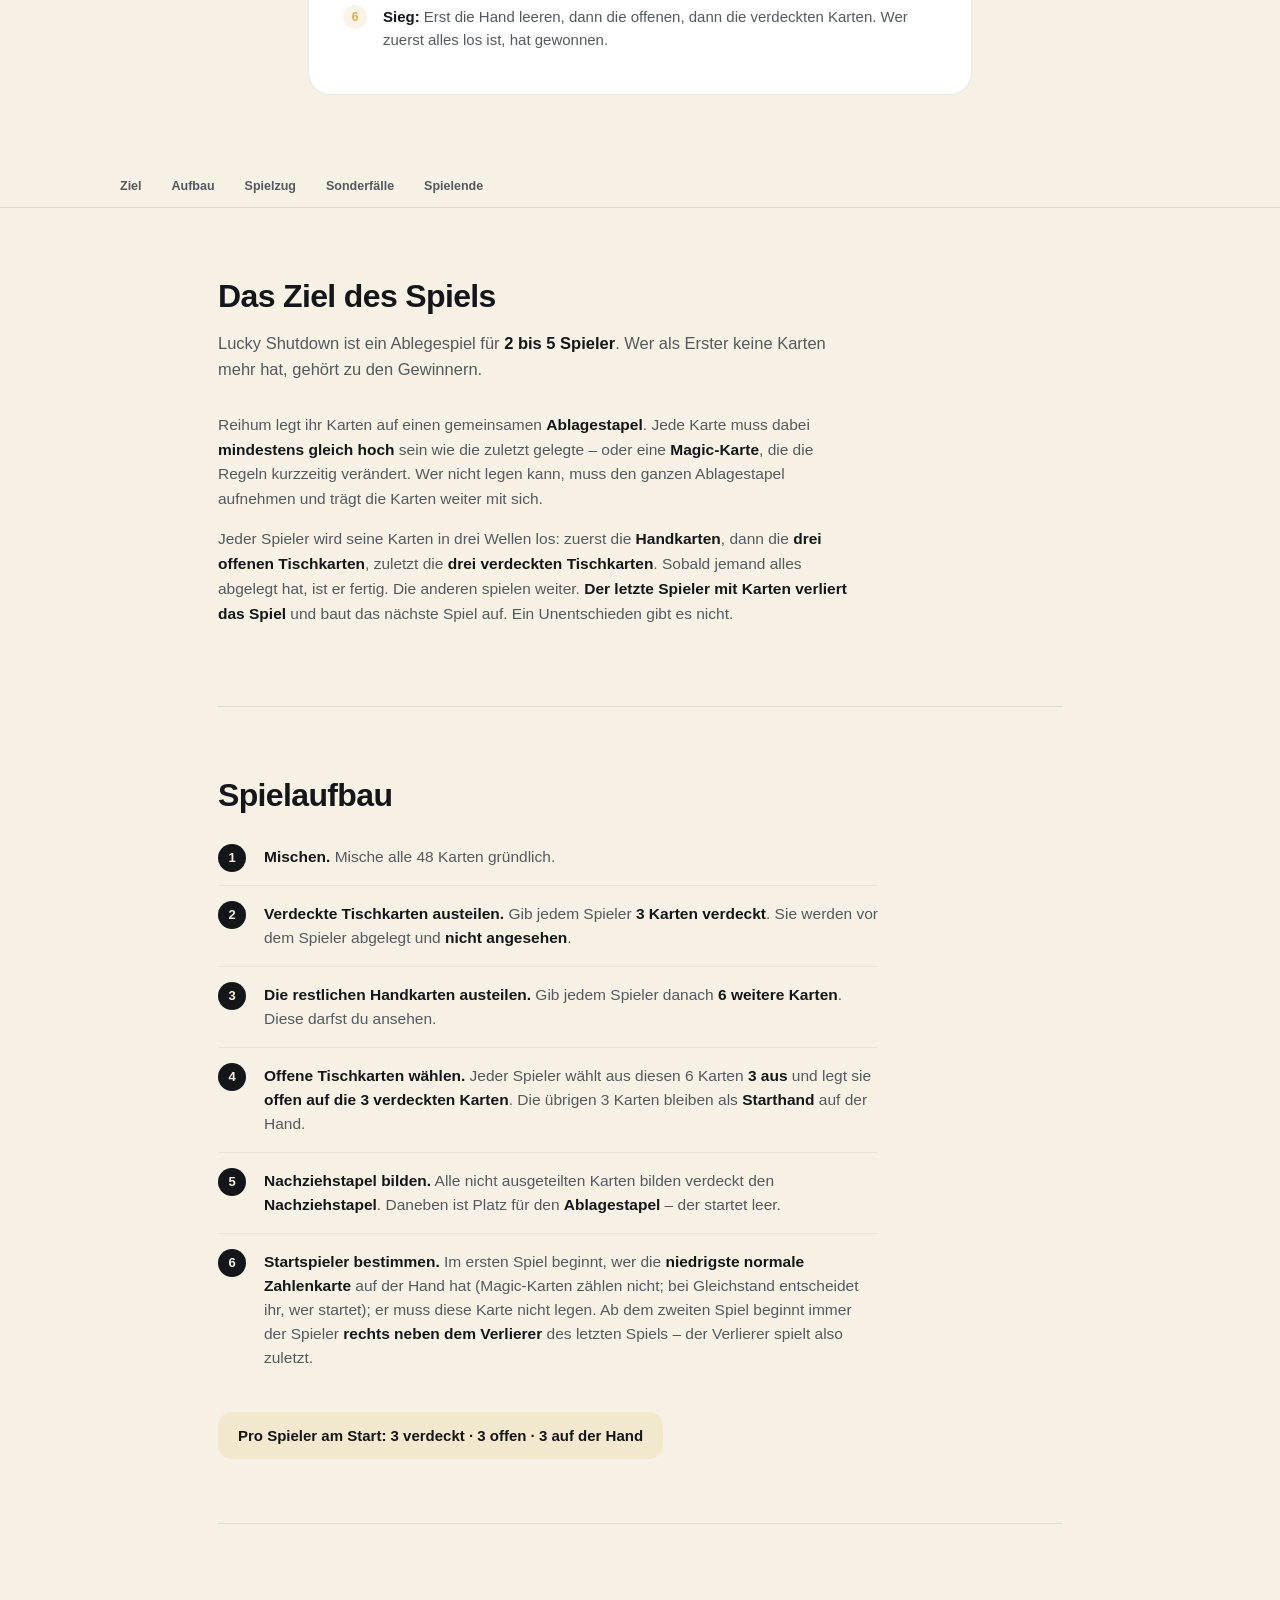
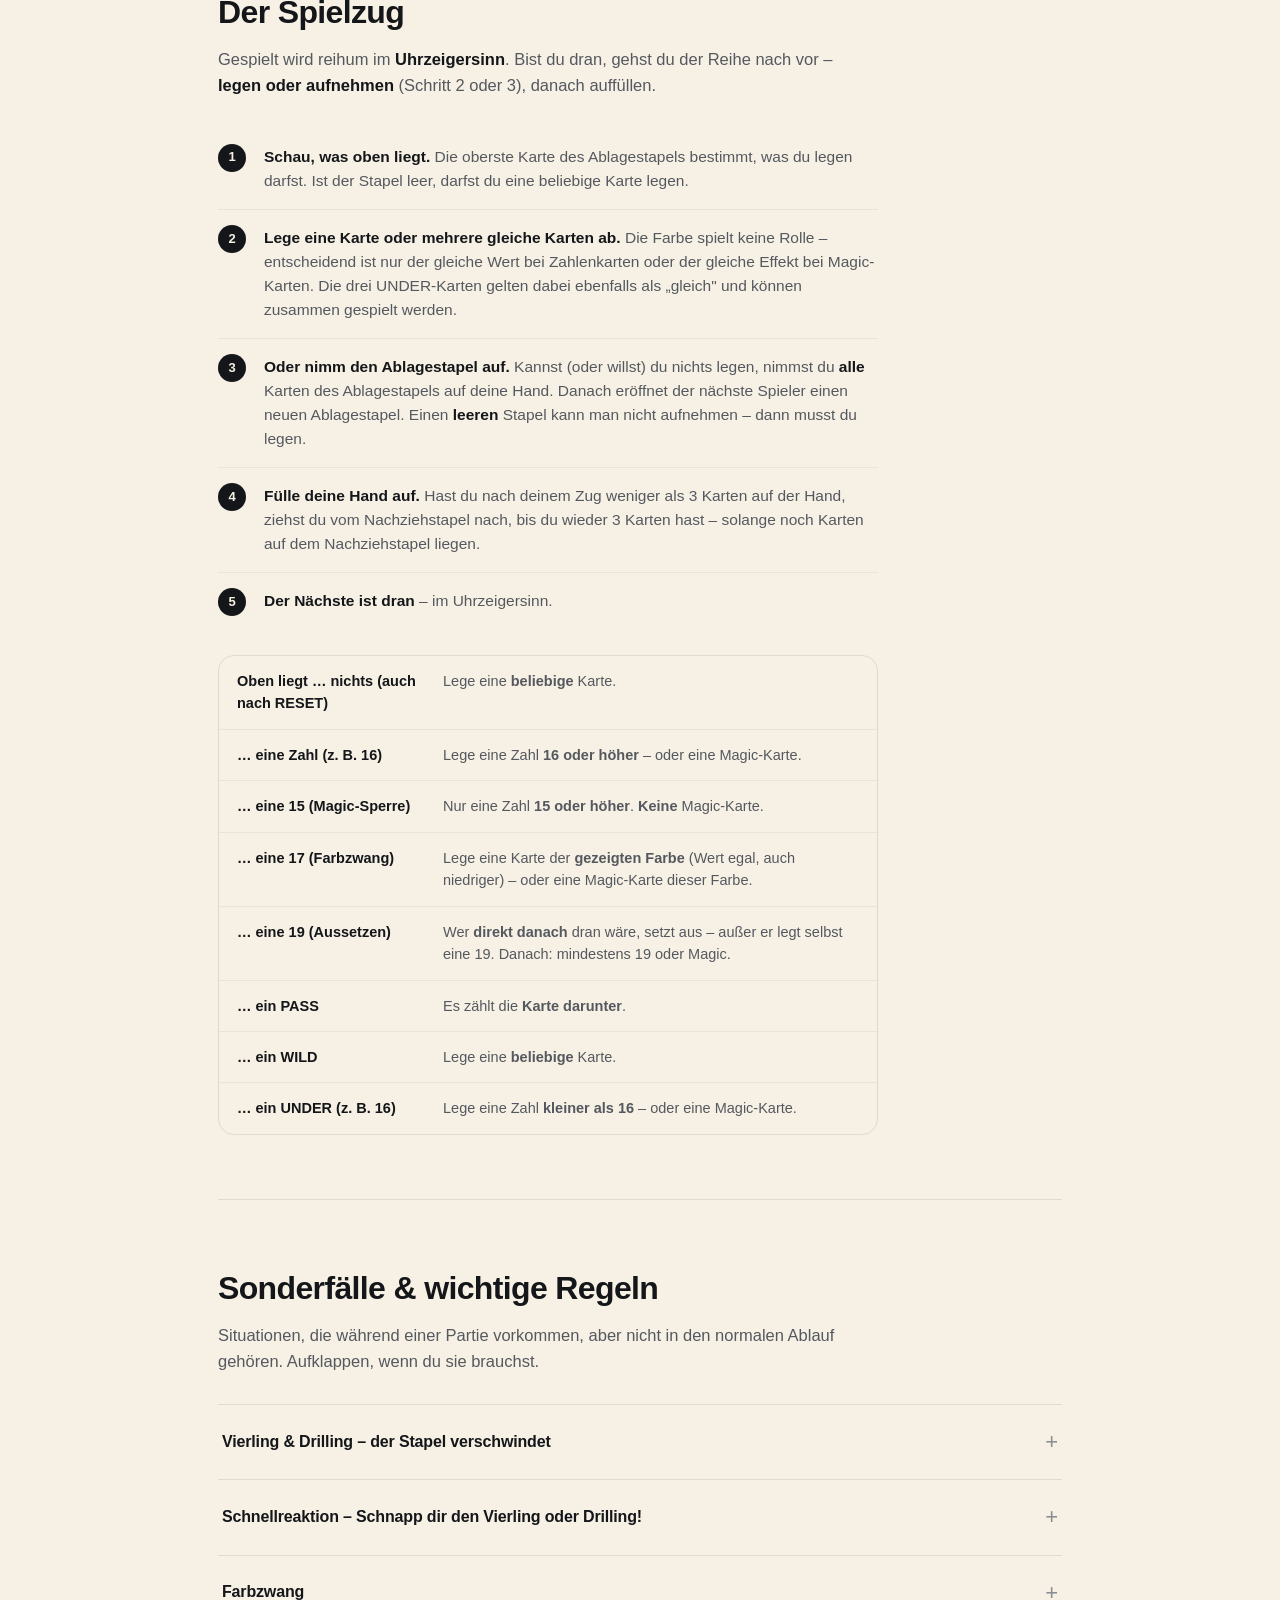
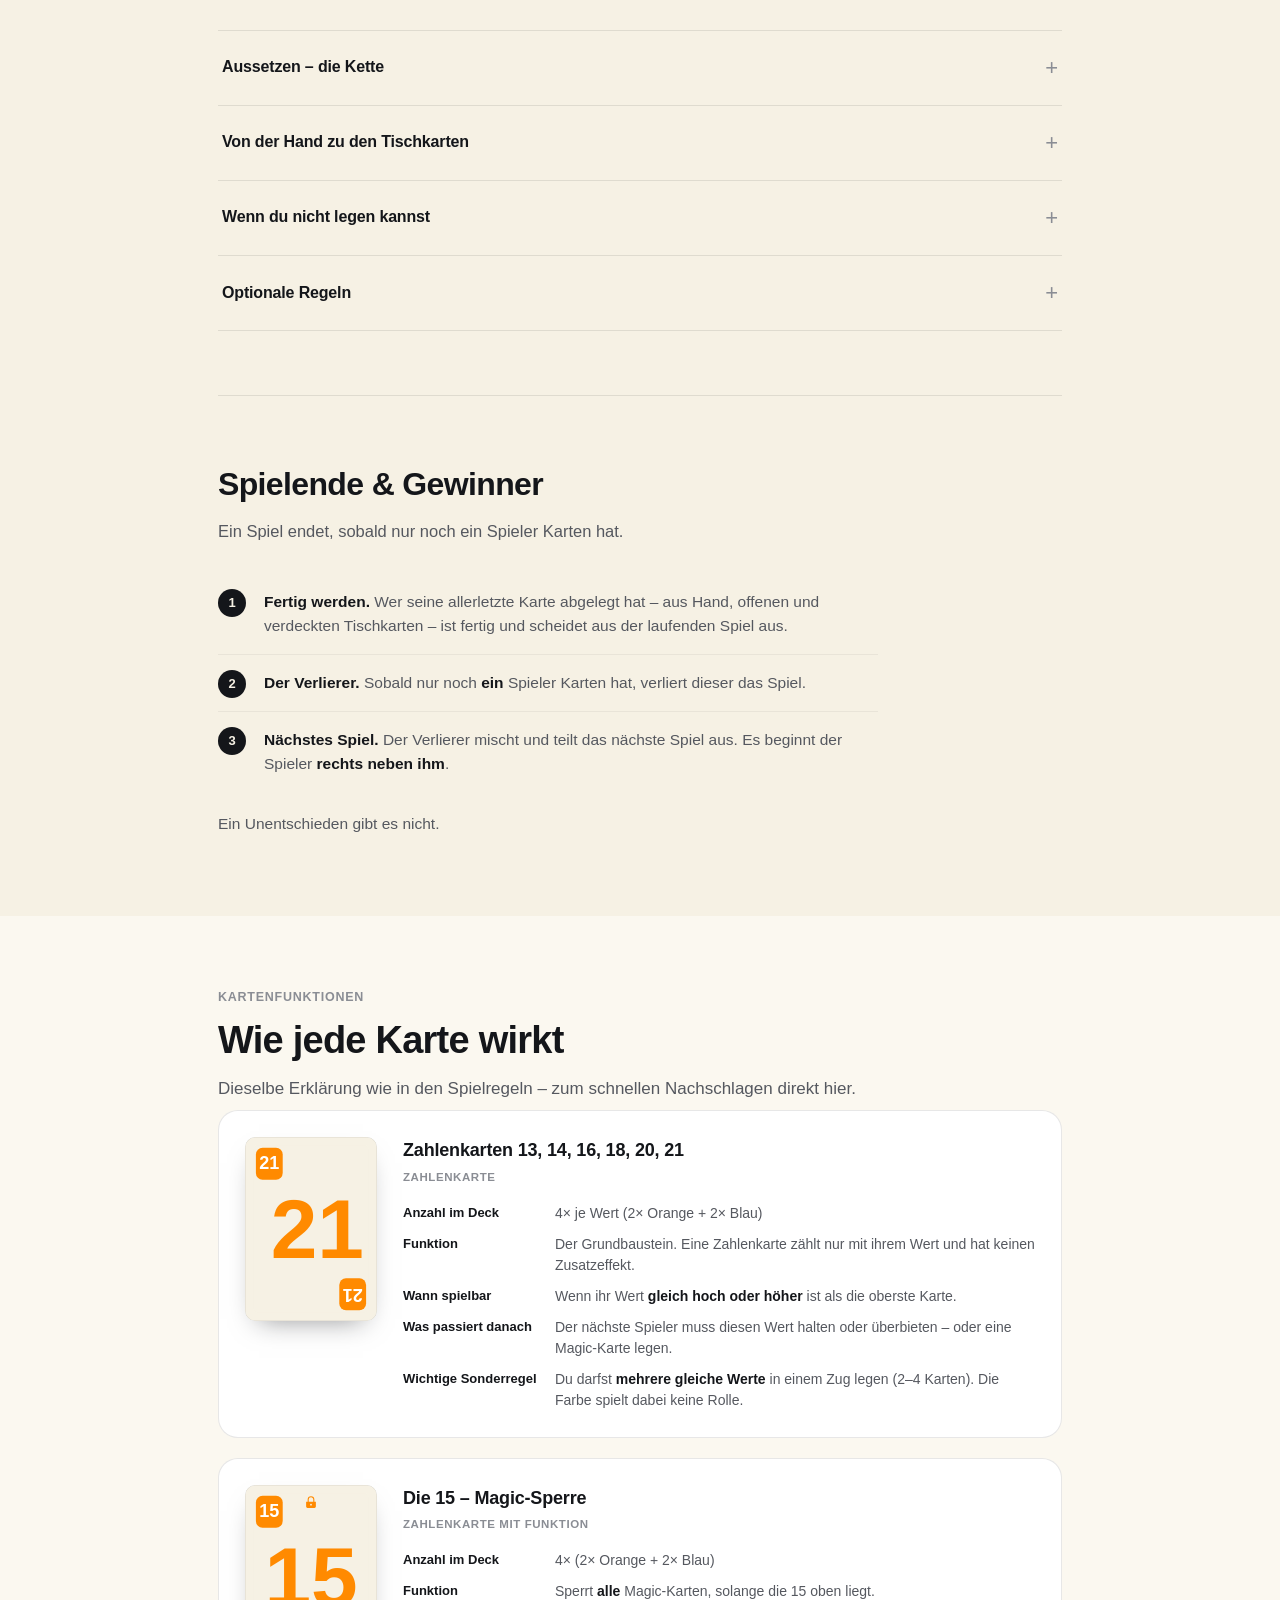
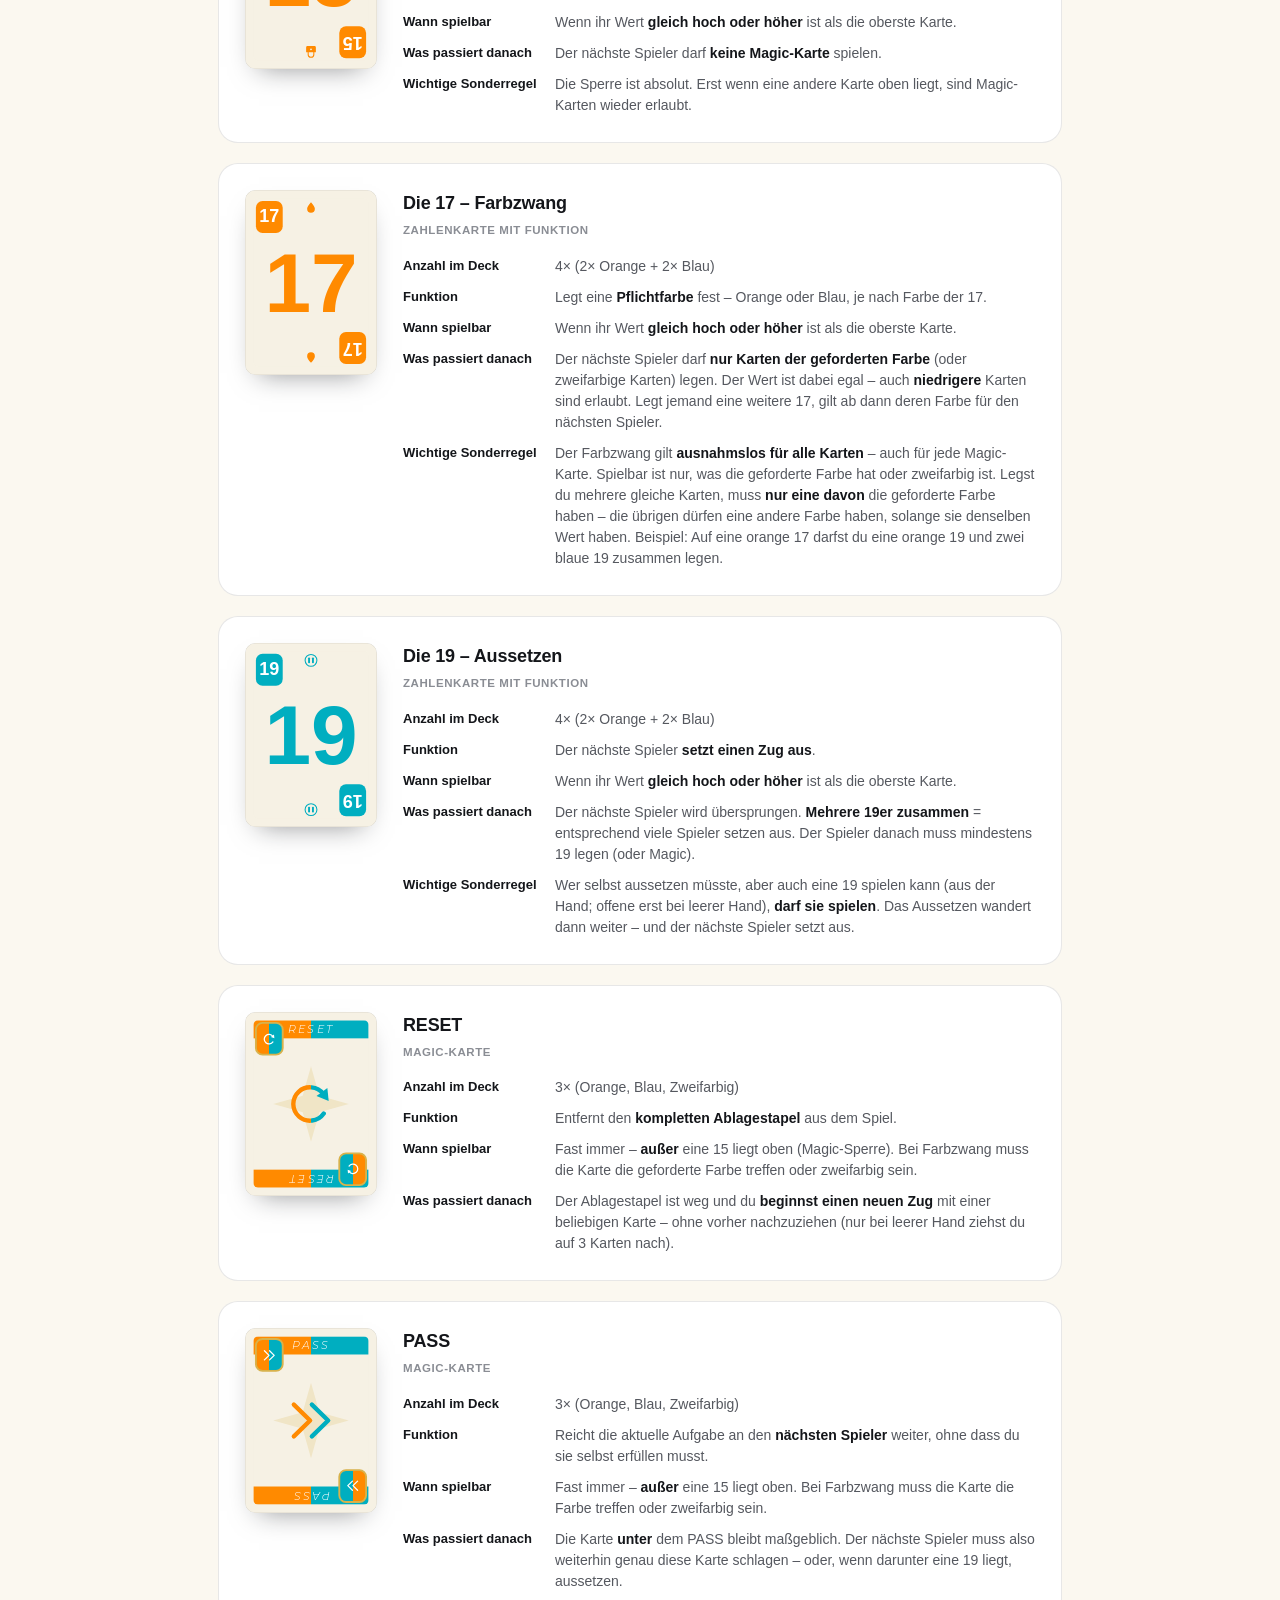
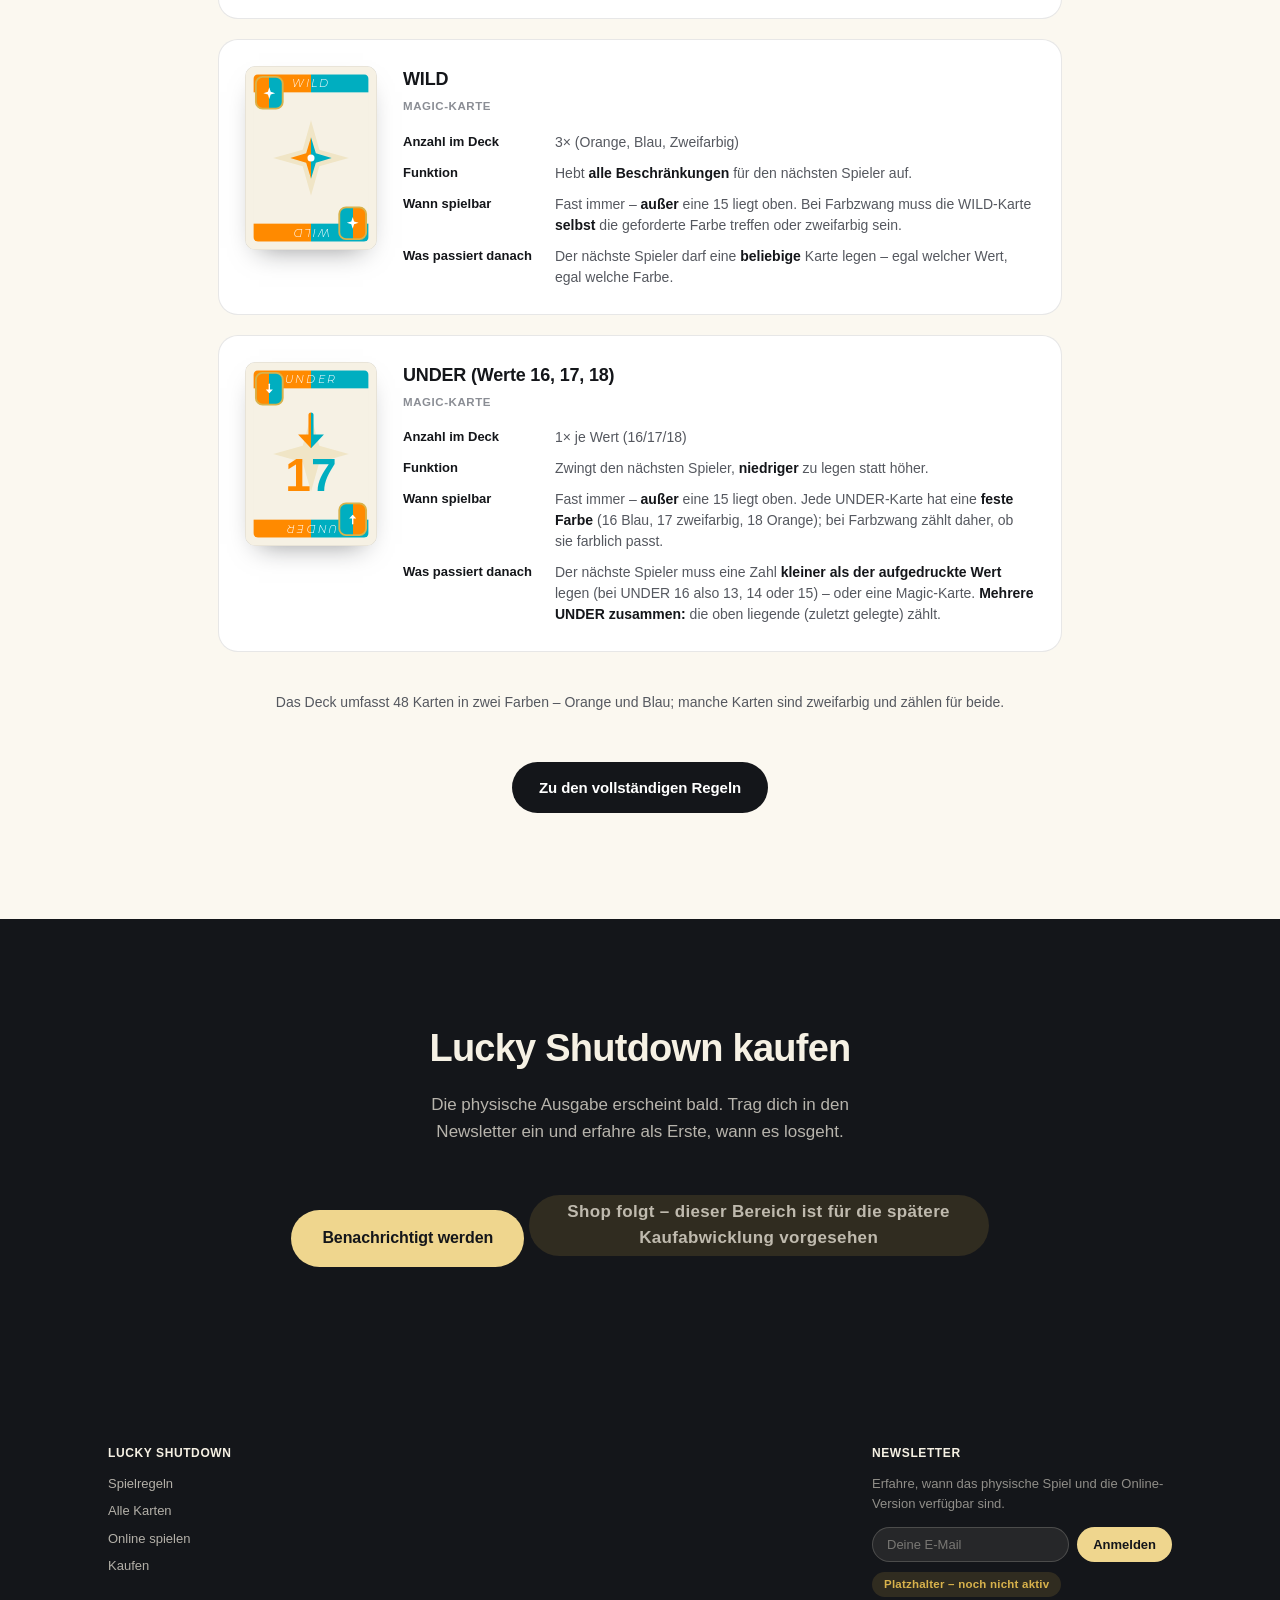
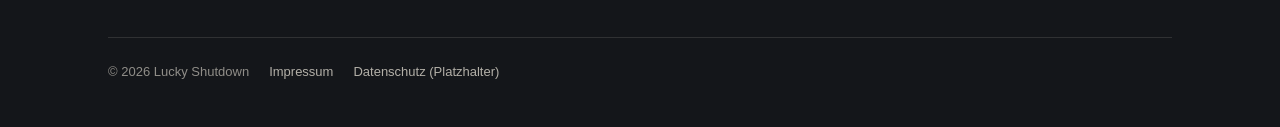
==== commit 76ea5cf6: "Impressum-Seite (Vantoro Games, Vincent Kamin) und Fußzeilen-Link; Datenschutz bleibt Platzhalter Co" ====
--- a/index.html
+++ b/index.html
@@ -498,7 +498,7 @@
     </div>
     <div class="footer-bottom">
       <span>&copy; 2026 Lucky Shutdown</span>
-      <a href="#" data-i18n="footer.imprint">Impressum (Platzhalter)</a>
+      <a href="impressum.html" data-i18n="footer.imprint">Impressum</a>
       <a href="#" data-i18n="footer.privacy">Datenschutz (Platzhalter)</a>
     </div>
   </div>
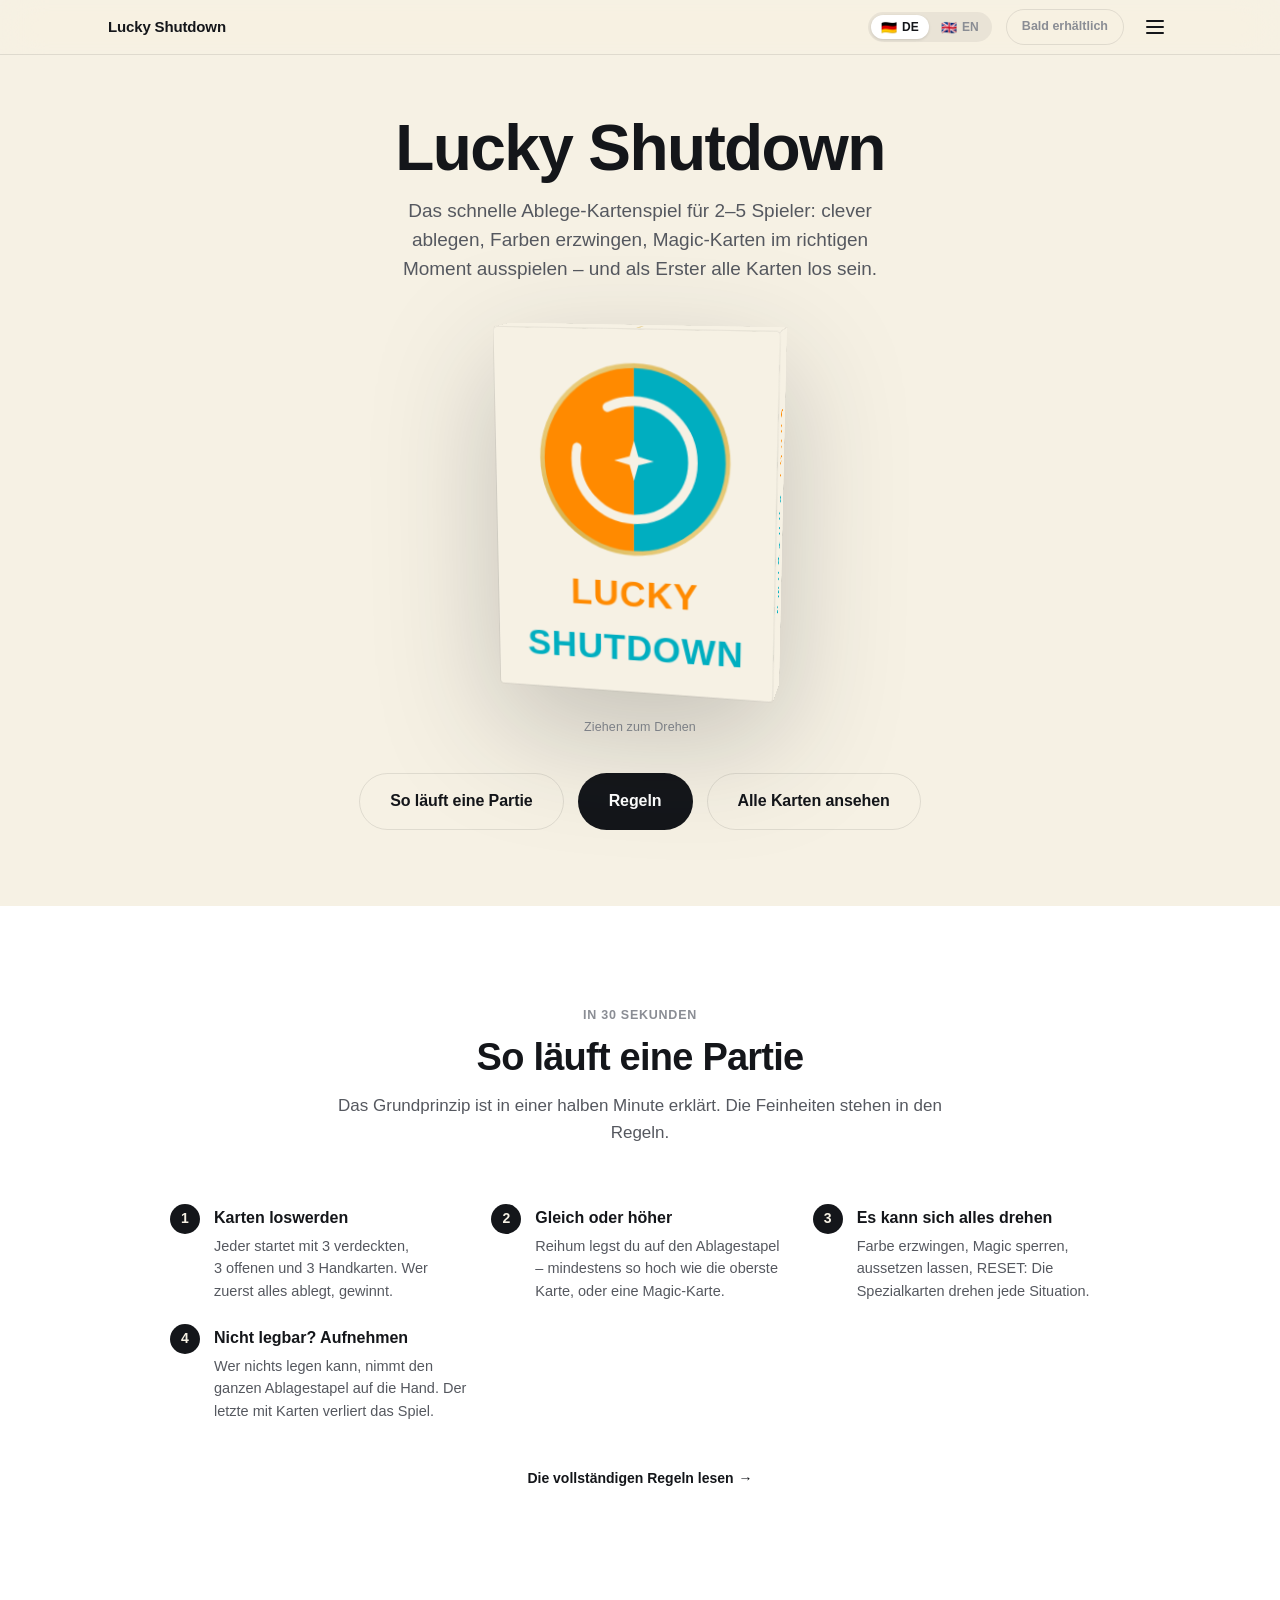
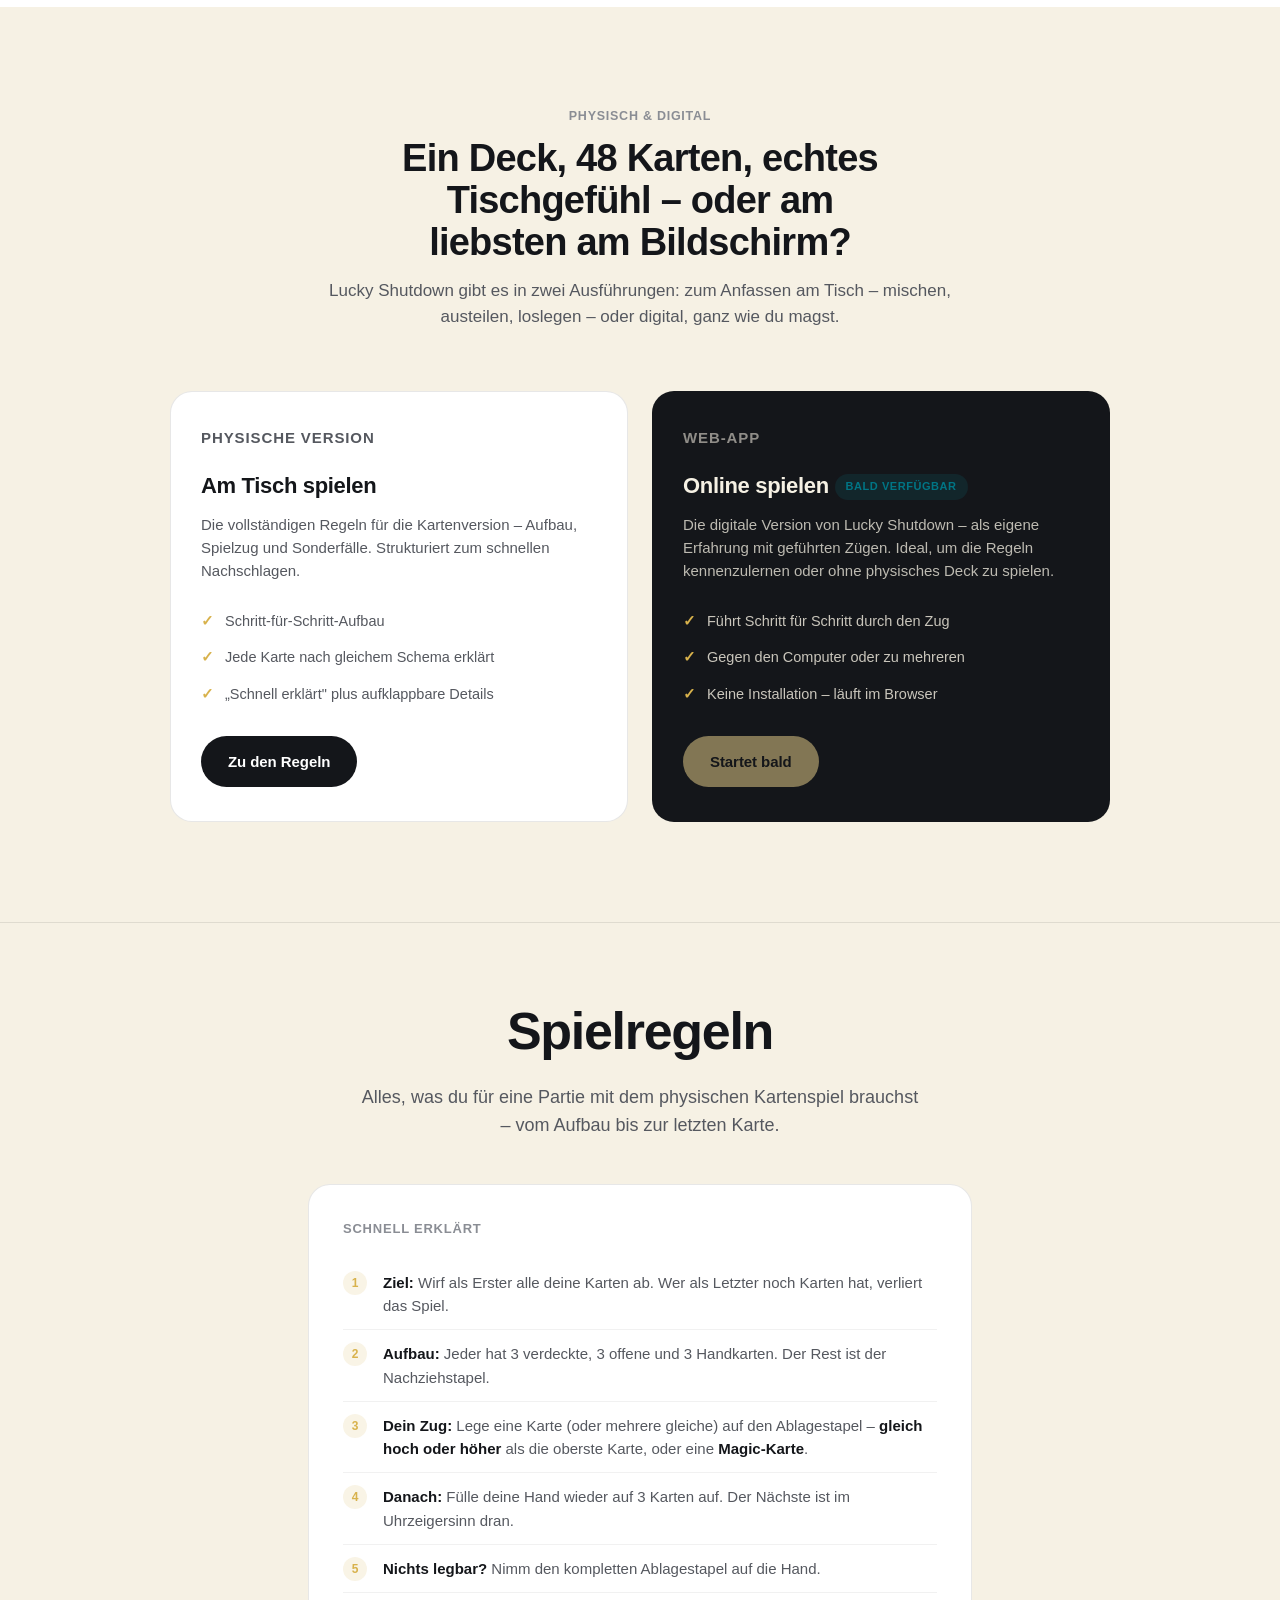
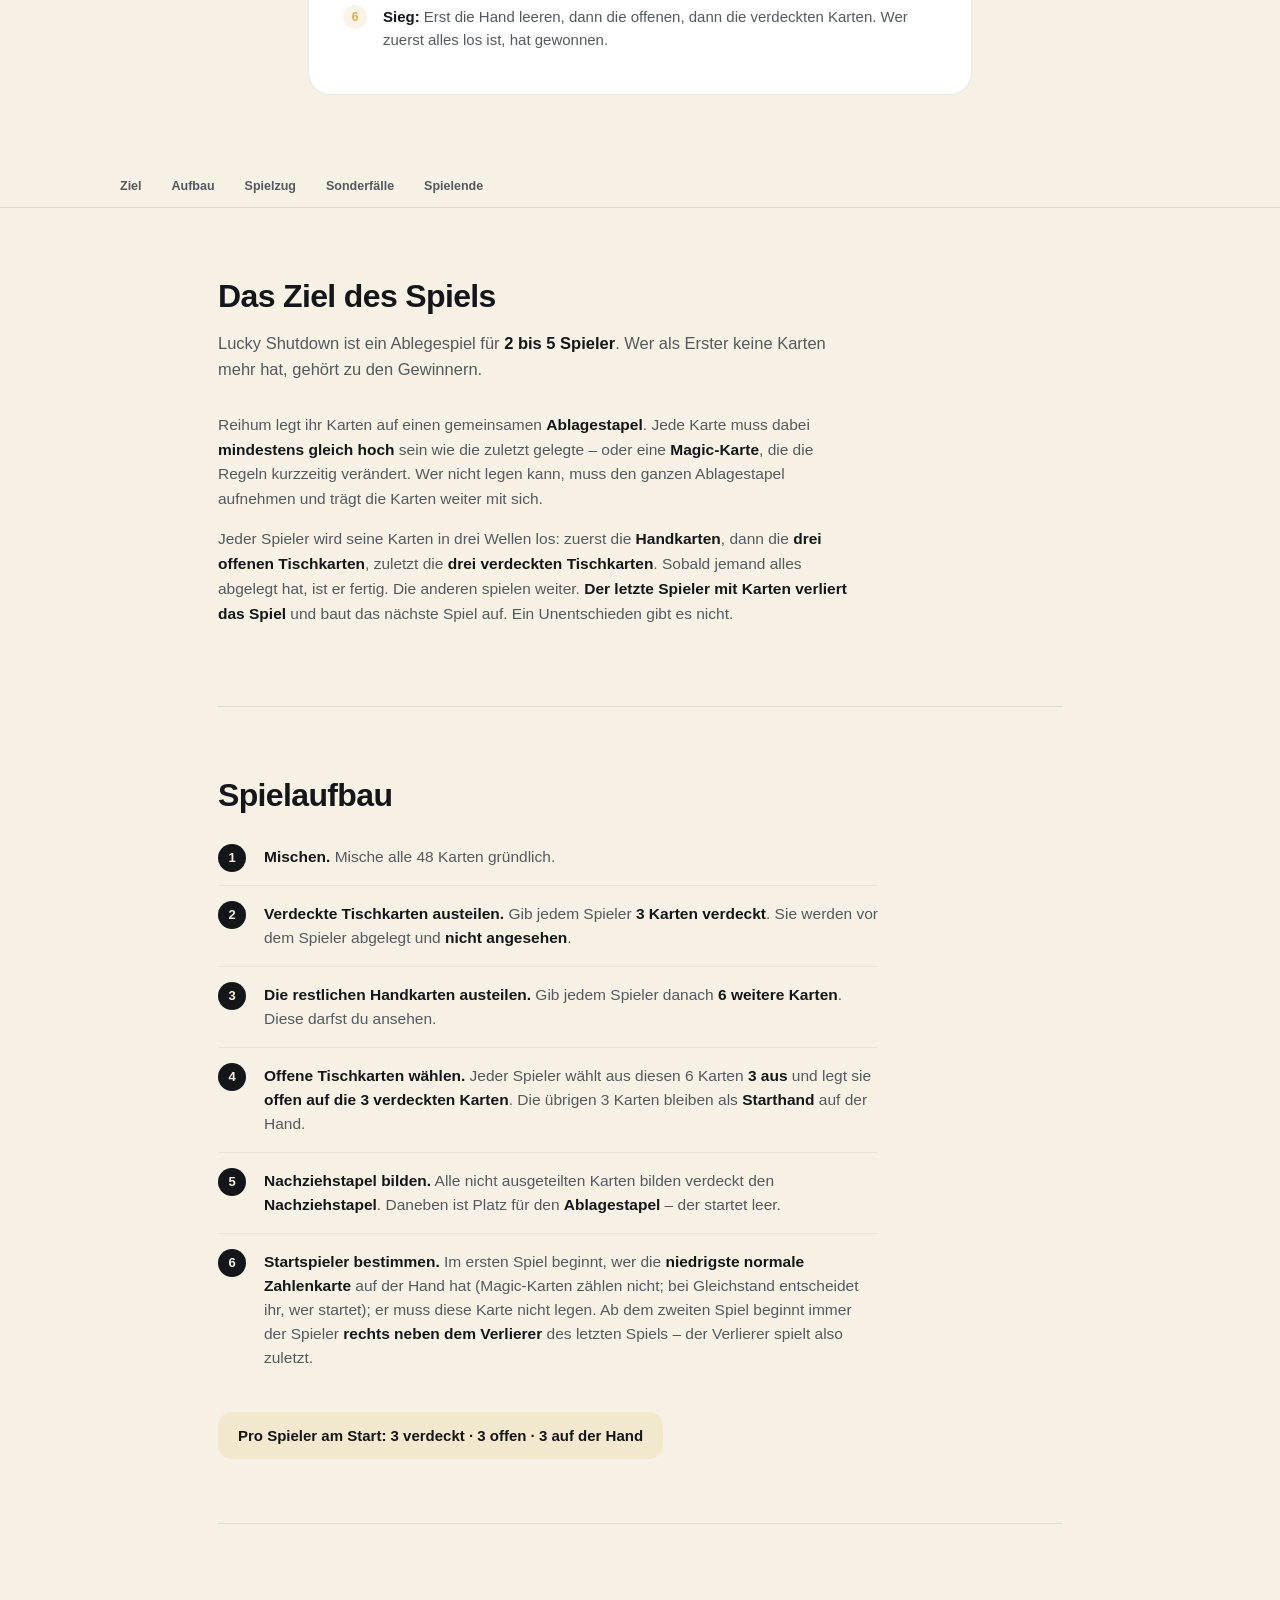
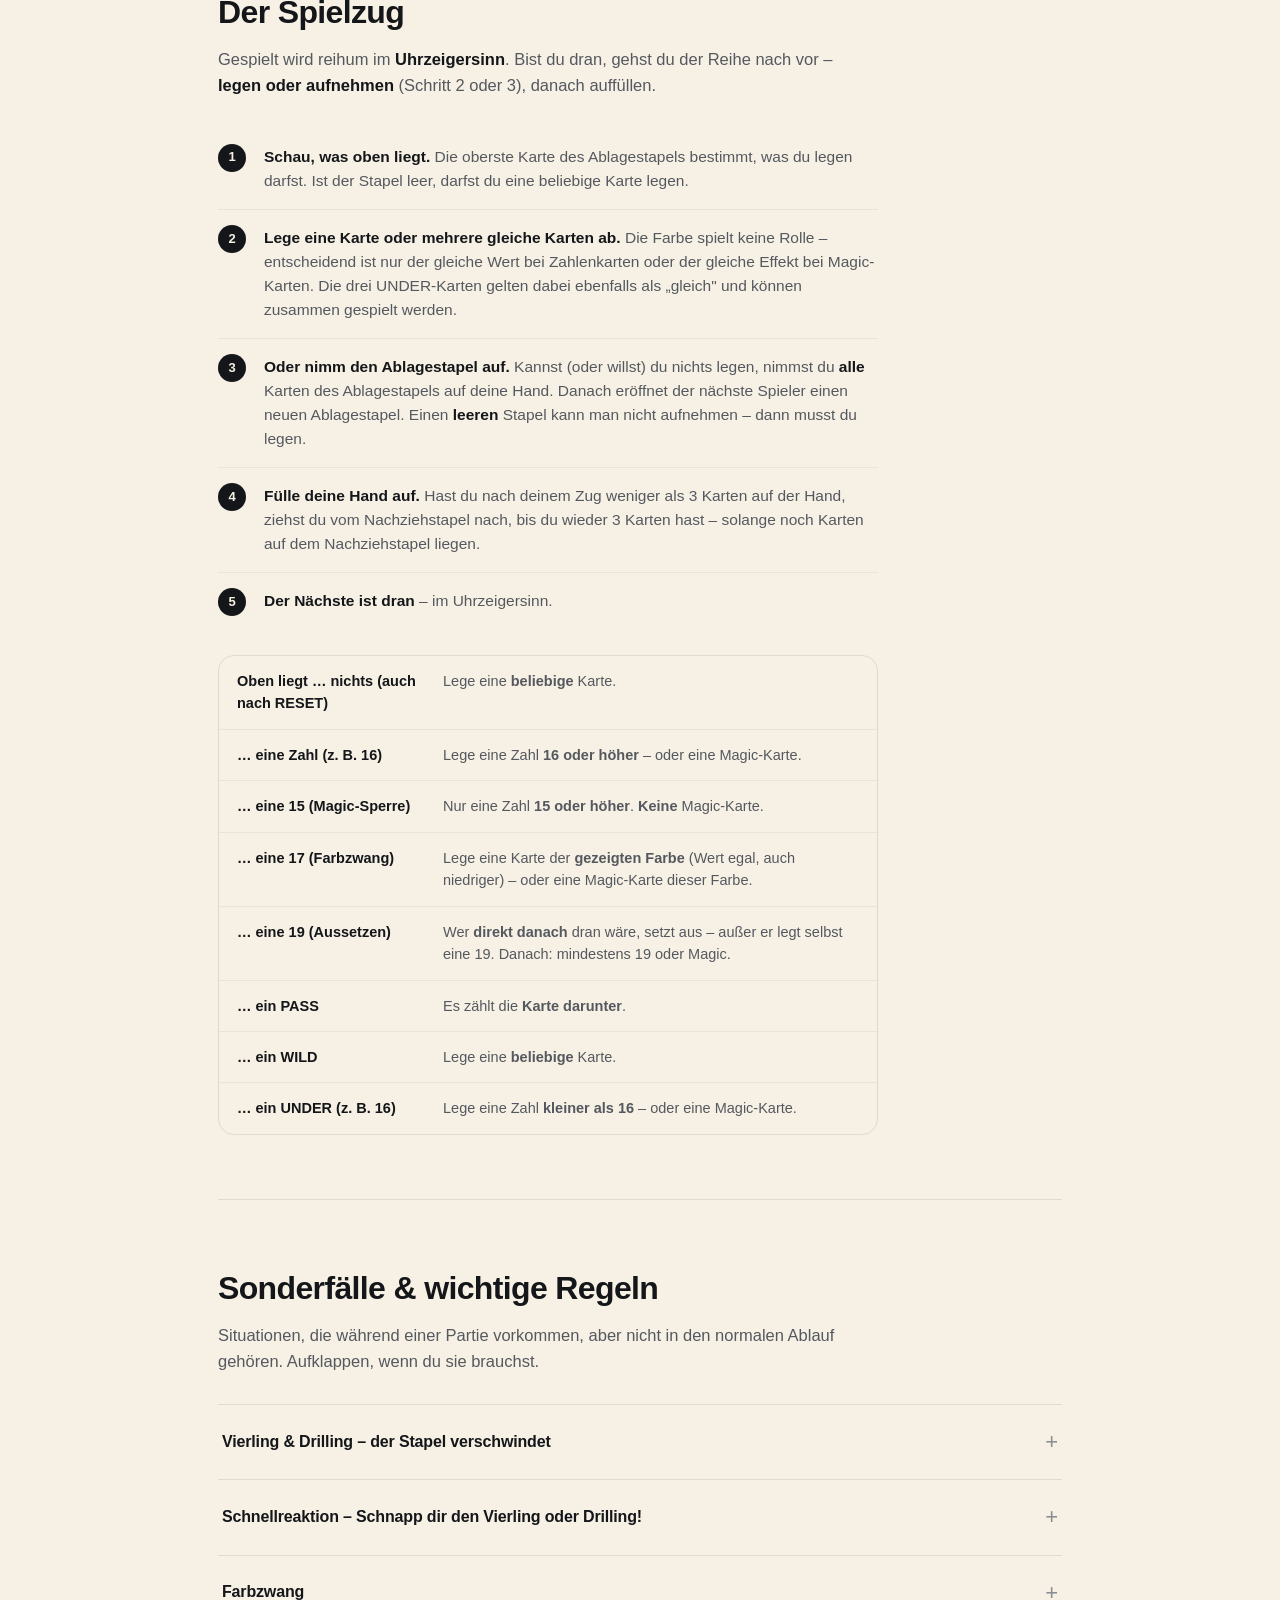
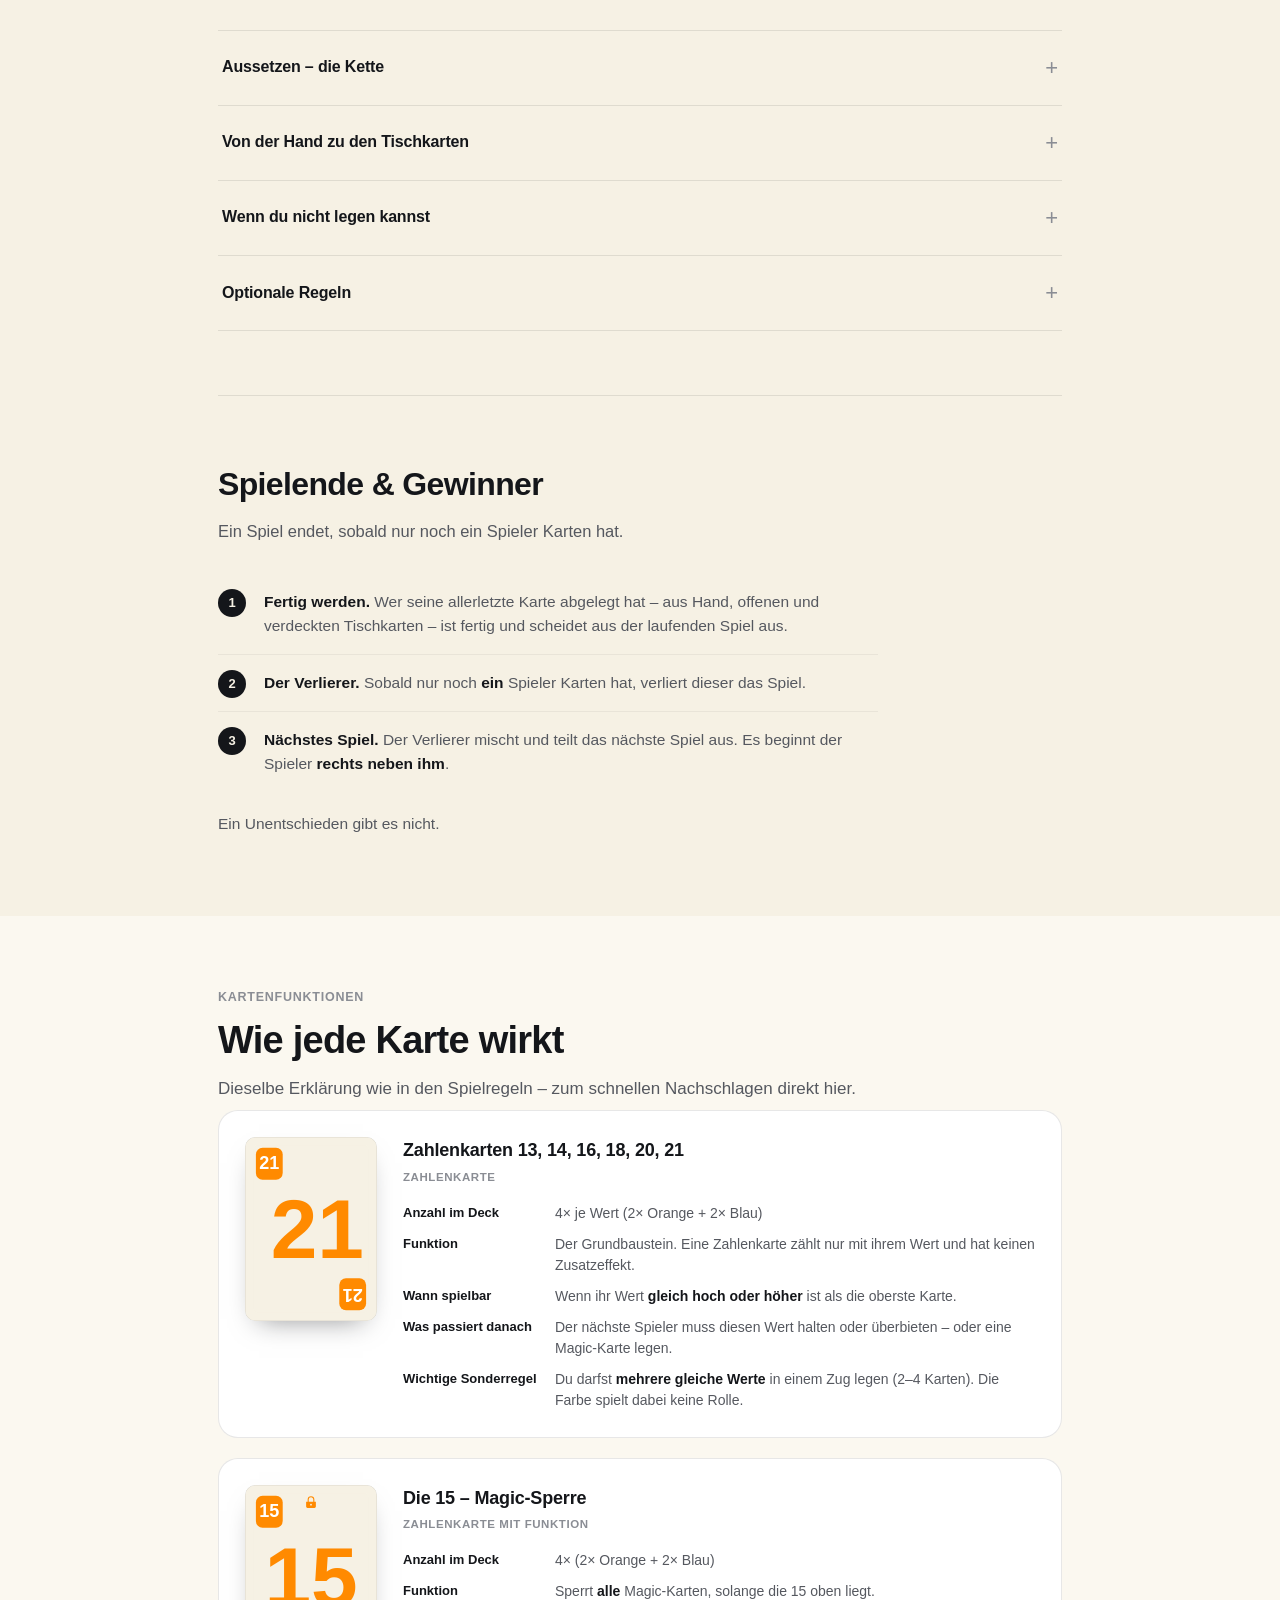
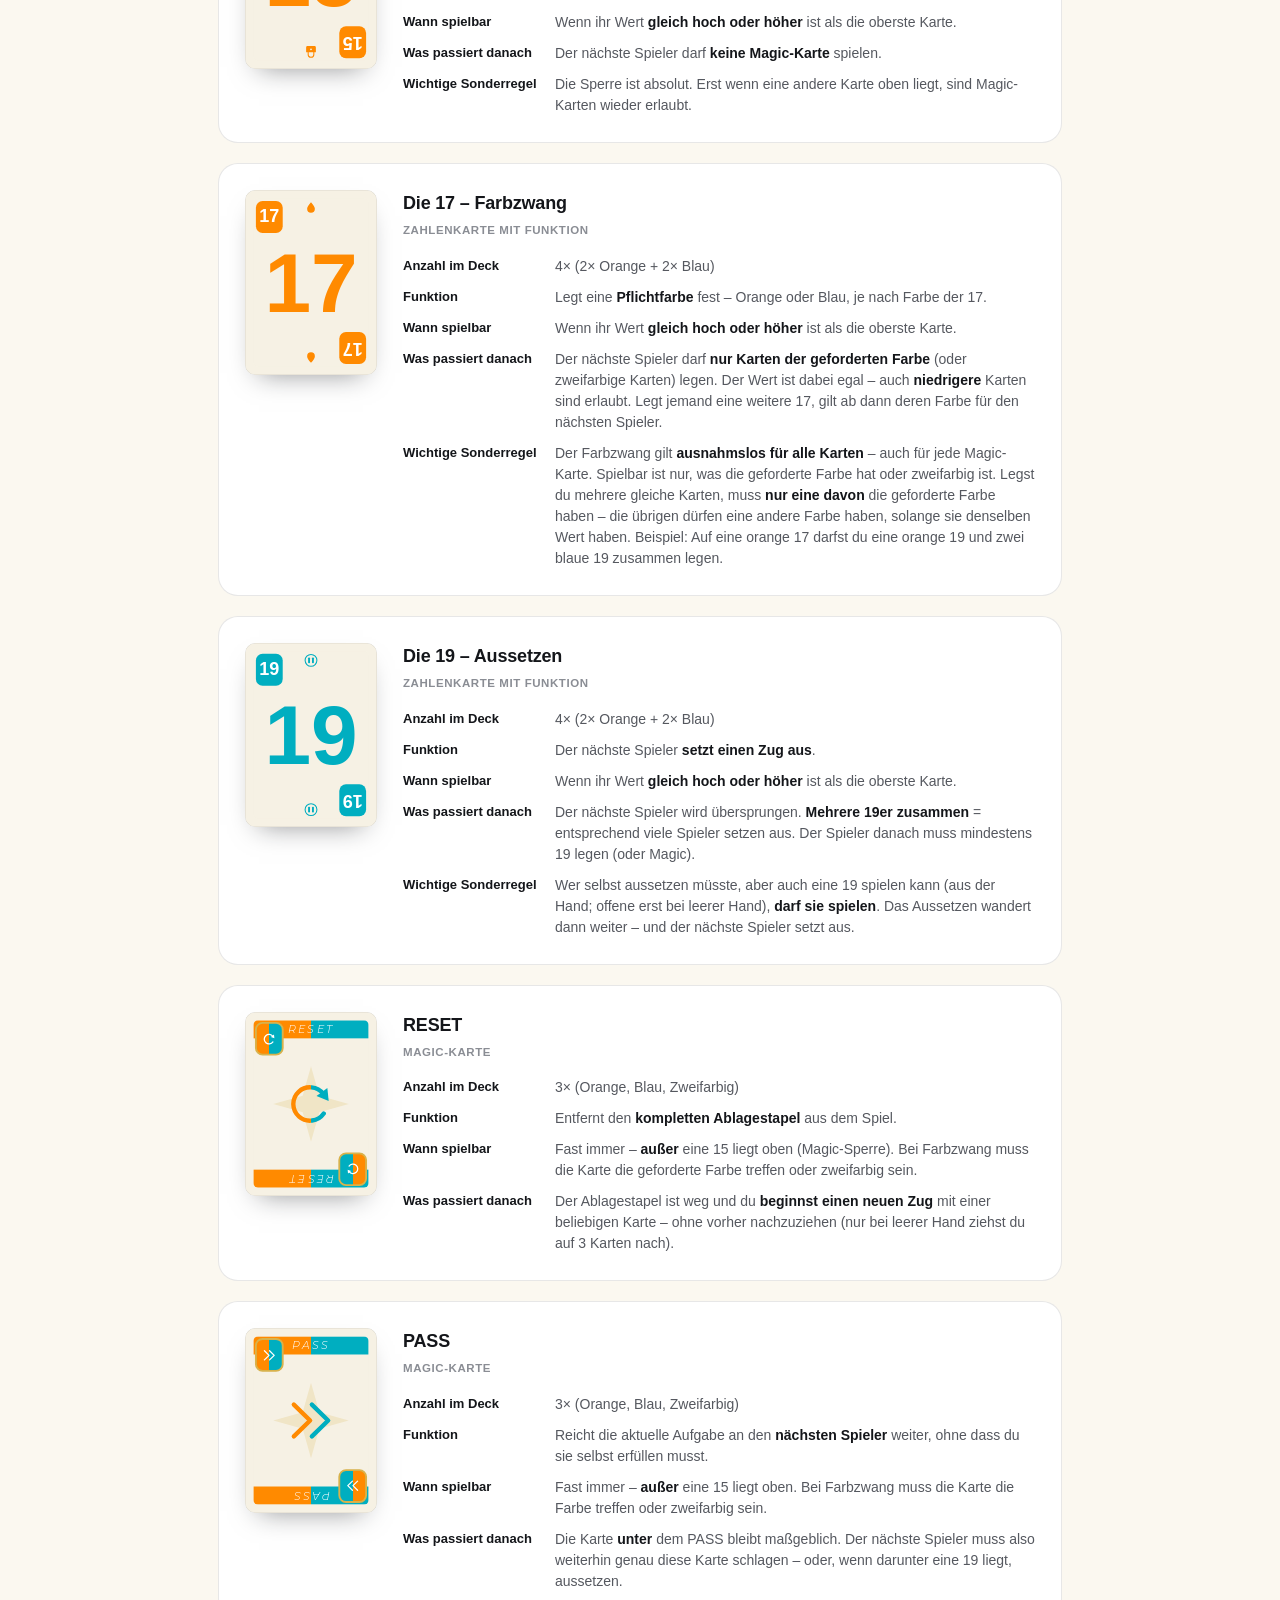
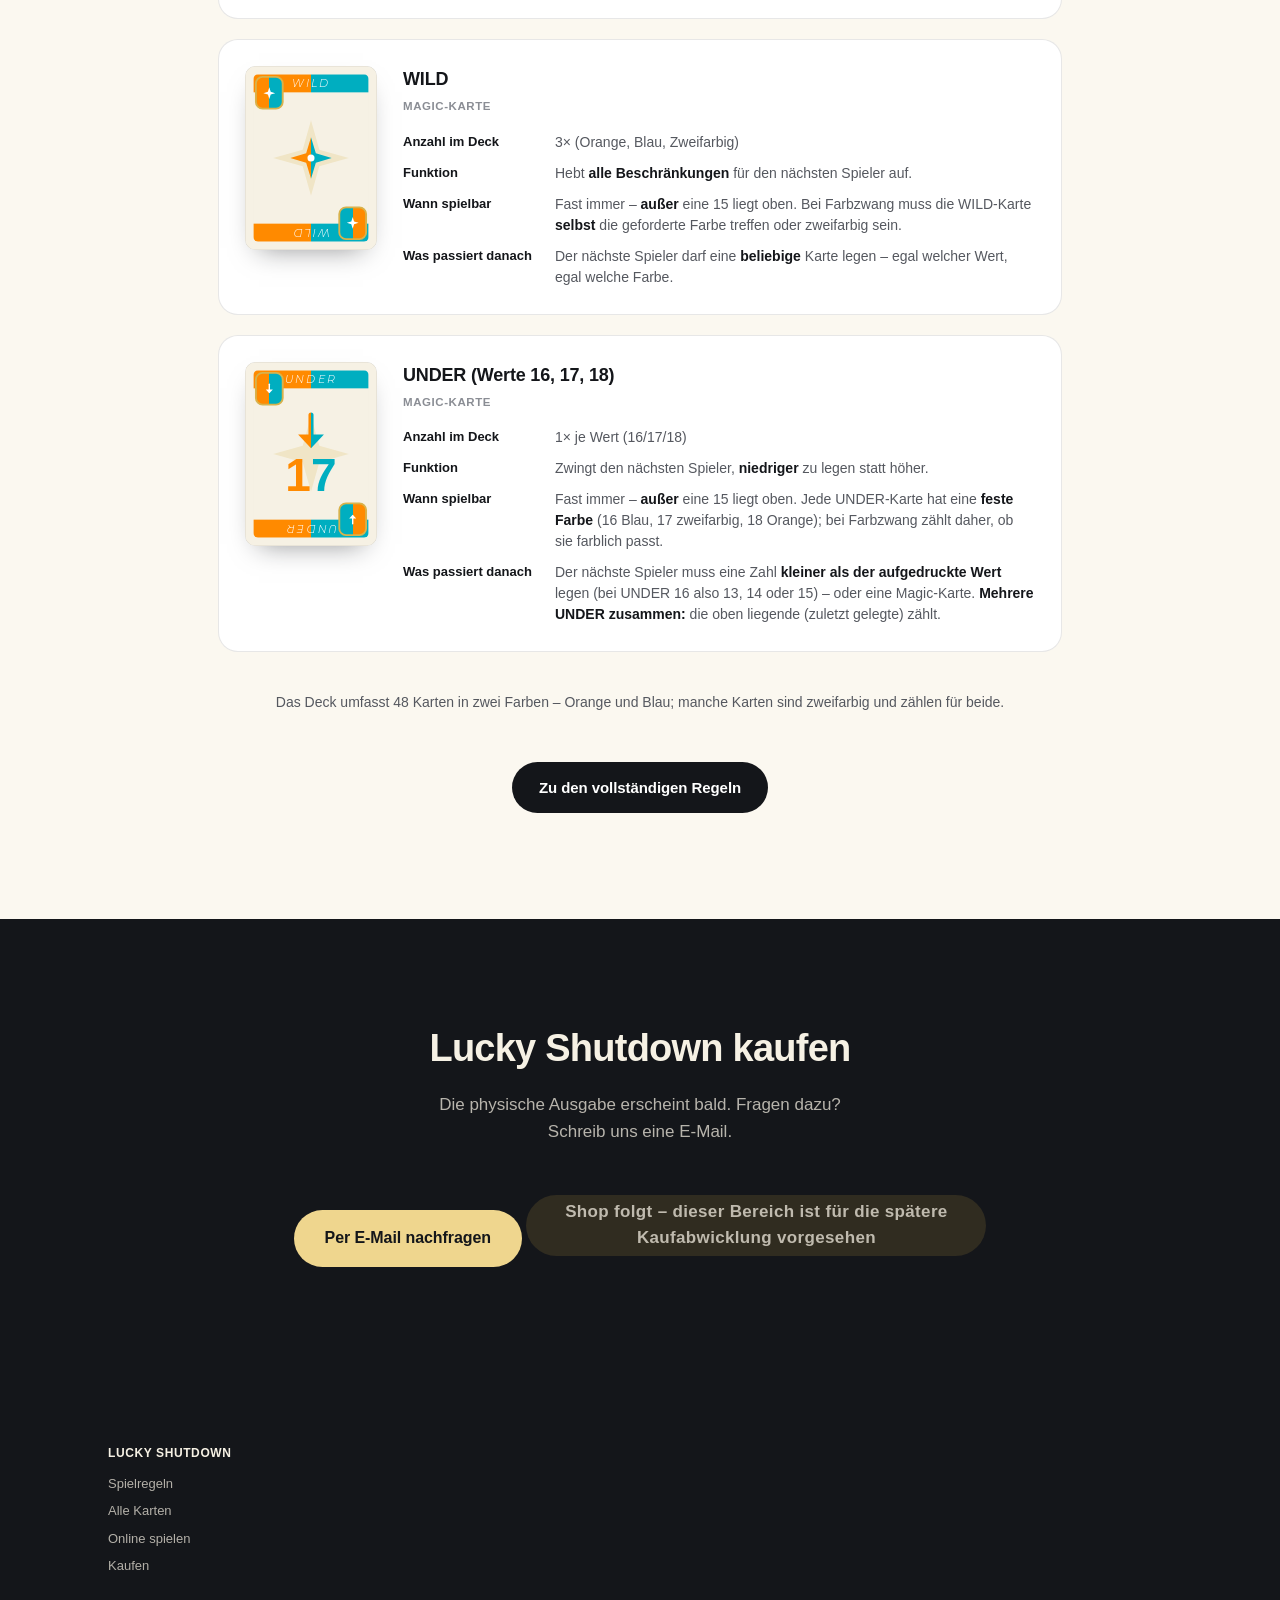
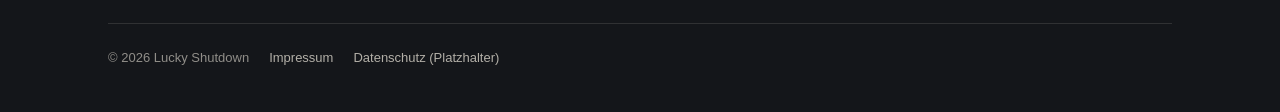
==== commit aa0e0a4b: "Newsletter entfernt (Fußzeile, Texte, CSS); Kaufen-Bereich verweist auf E-Mail Co-Authored-By: Claud" ====
--- a/index.html
+++ b/index.html
@@ -468,13 +468,13 @@
 <section id="kaufen" class="buy-cta">
   <div class="wrap">
     <h2 data-i18n="idx.buy.title">Lucky Shutdown kaufen</h2>
-    <p data-i18n="idx.buy.p">Die physische Ausgabe erscheint bald. Trag dich in den Newsletter ein und erfahre als Erste, wann es losgeht.</p>
-    <a class="btn btn-primary btn-lg" style="background:var(--gold-bright);color:var(--ink)" href="#newsletter" data-i18n="idx.buy.cta">Benachrichtigt werden</a>
+    <p data-i18n="idx.buy.p">Die physische Ausgabe erscheint bald. Fragen dazu? Schreib uns eine E-Mail.</p>
+    <a class="btn btn-primary btn-lg" style="background:var(--gold-bright);color:var(--ink)" href="mailto:info@lucky-shutdown.com" data-i18n="idx.buy.cta">Per E-Mail nachfragen</a>
     <p class="placeholder-note" style="margin-top:22px" data-i18n="idx.buy.note">Shop folgt – dieser Bereich ist für die spätere Kaufabwicklung vorgesehen</p>
   </div>
 </section>
 
-<footer class="site-footer" id="newsletter">
+<footer class="site-footer">
   <div class="wrap">
     <div class="cols">
       <div>
@@ -486,15 +486,6 @@
           <li><a href="#kaufen" data-i18n="footer.buyLink">Kaufen</a></li>
         </ul>
       </div>
-      <div class="footer-newsletter">
-        <h4 data-i18n="footer.newsletterTitle">Newsletter</h4>
-        <p data-i18n="footer.newsletterText">Erfahre, wann das physische Spiel und die Online-Version verfügbar sind.</p>
-        <form class="row" onsubmit="return false">
-          <input type="email" data-i18n-placeholder="footer.emailPlaceholder" placeholder="Deine E-Mail" data-i18n-aria-label="footer.emailAriaLabel" aria-label="E-Mail-Adresse">
-          <button type="submit" data-i18n="footer.signupButton">Anmelden</button>
-        </form>
-        <span class="placeholder-note" style="margin-top:10px" data-i18n="footer.placeholderNote">Platzhalter – noch nicht aktiv</span>
-      </div>
     </div>
     <div class="footer-bottom">
       <span>&copy; 2026 Lucky Shutdown</span>
--- a/styles.css
+++ b/styles.css
@@ -744,25 +744,6 @@
 .site-footer li { margin: 7px 0; }
 .site-footer a { color: rgba(246, 241, 228, 0.7); text-decoration: none; }
 .site-footer a:hover { color: var(--cream); }
-.footer-newsletter { max-width: 300px; }
-.footer-newsletter p { margin: 0 0 12px; }
-.footer-newsletter .row { display: flex; gap: 8px; }
-.footer-newsletter input {
-  flex: 1; min-width: 0;
-  background: rgba(246,241,228,0.08);
-  border: 1px solid rgba(246,241,228,0.18);
-  border-radius: 980px;
-  padding: 9px 14px;
-  color: var(--cream);
-  font-family: inherit; font-size: 13px;
-}
-.footer-newsletter input::placeholder { color: rgba(246,241,228,0.4); }
-.footer-newsletter button {
-  border: none; border-radius: 980px;
-  background: var(--gold-bright); color: var(--ink);
-  font-weight: 650; font-size: 13px; padding: 9px 16px;
-  cursor: pointer; white-space: nowrap;
-}
 .footer-bottom {
   border-top: 1px solid rgba(246,241,228,0.12);
   padding-top: 24px;
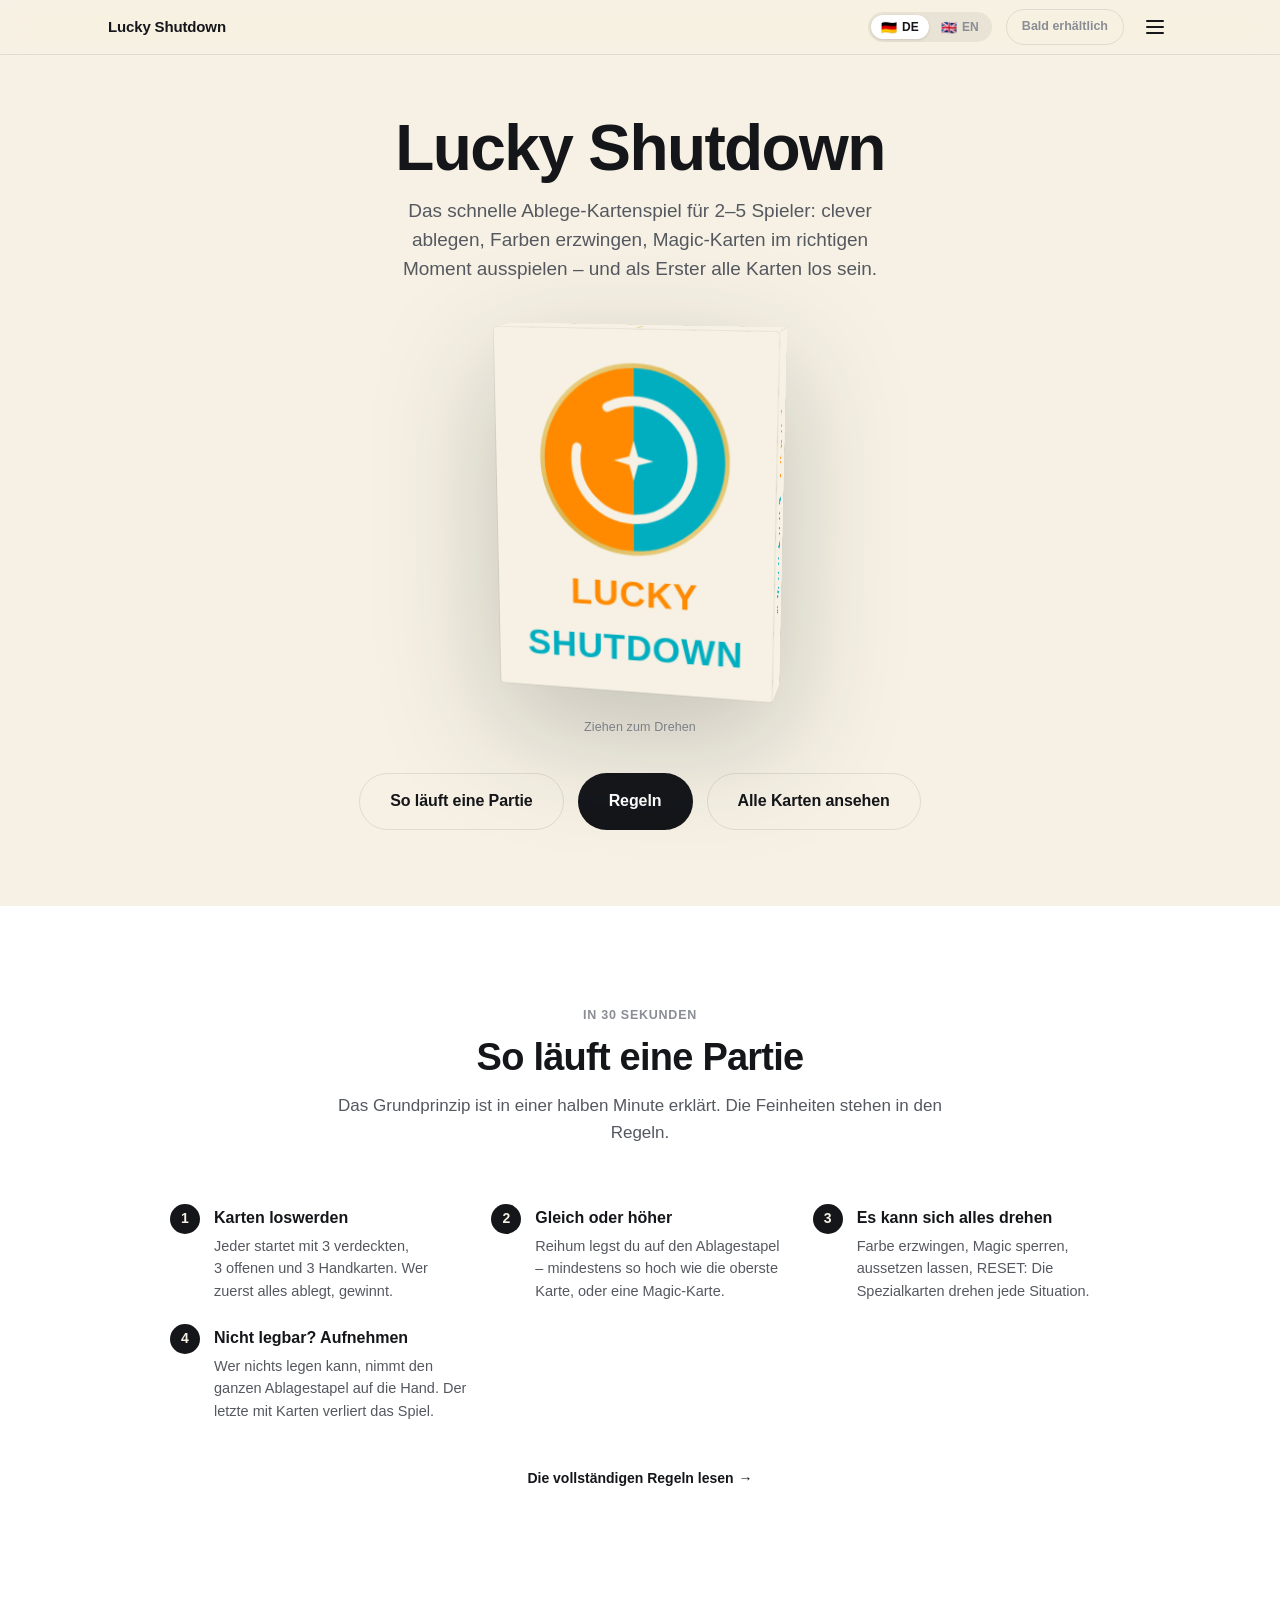
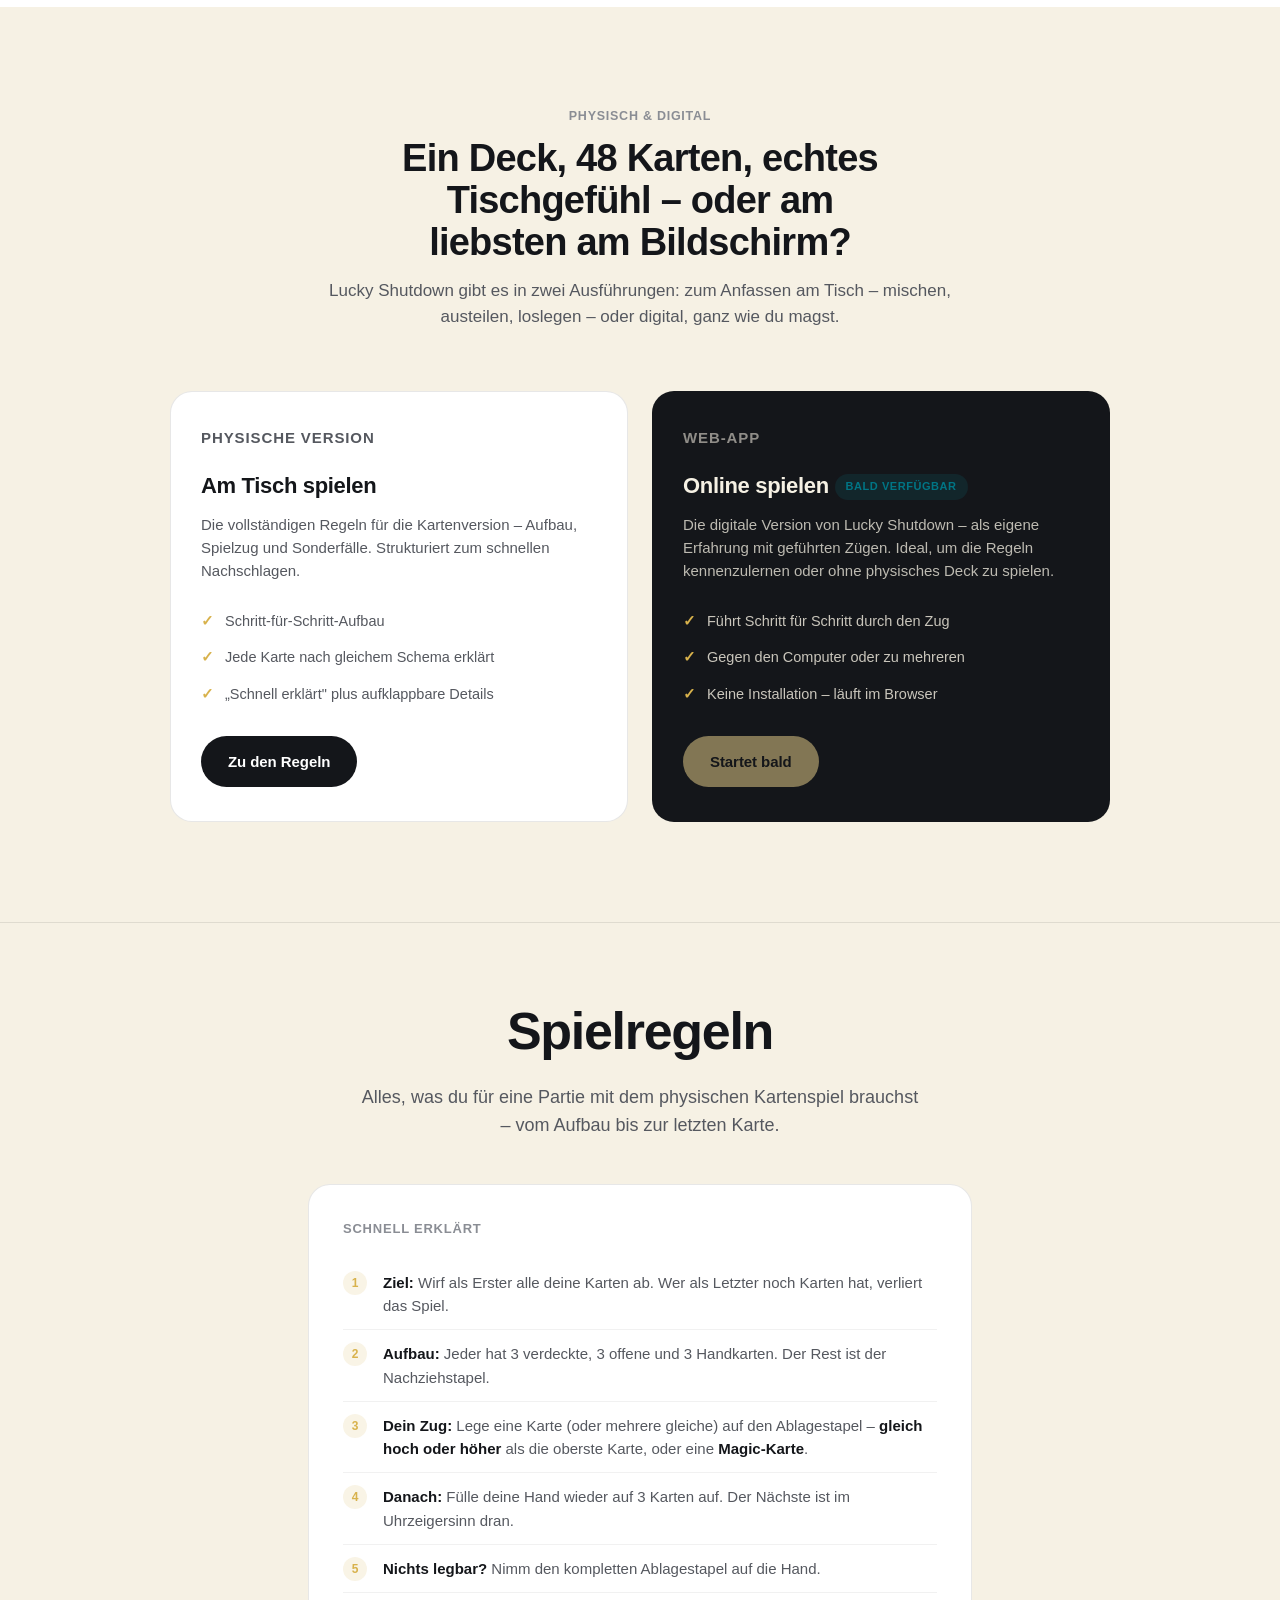
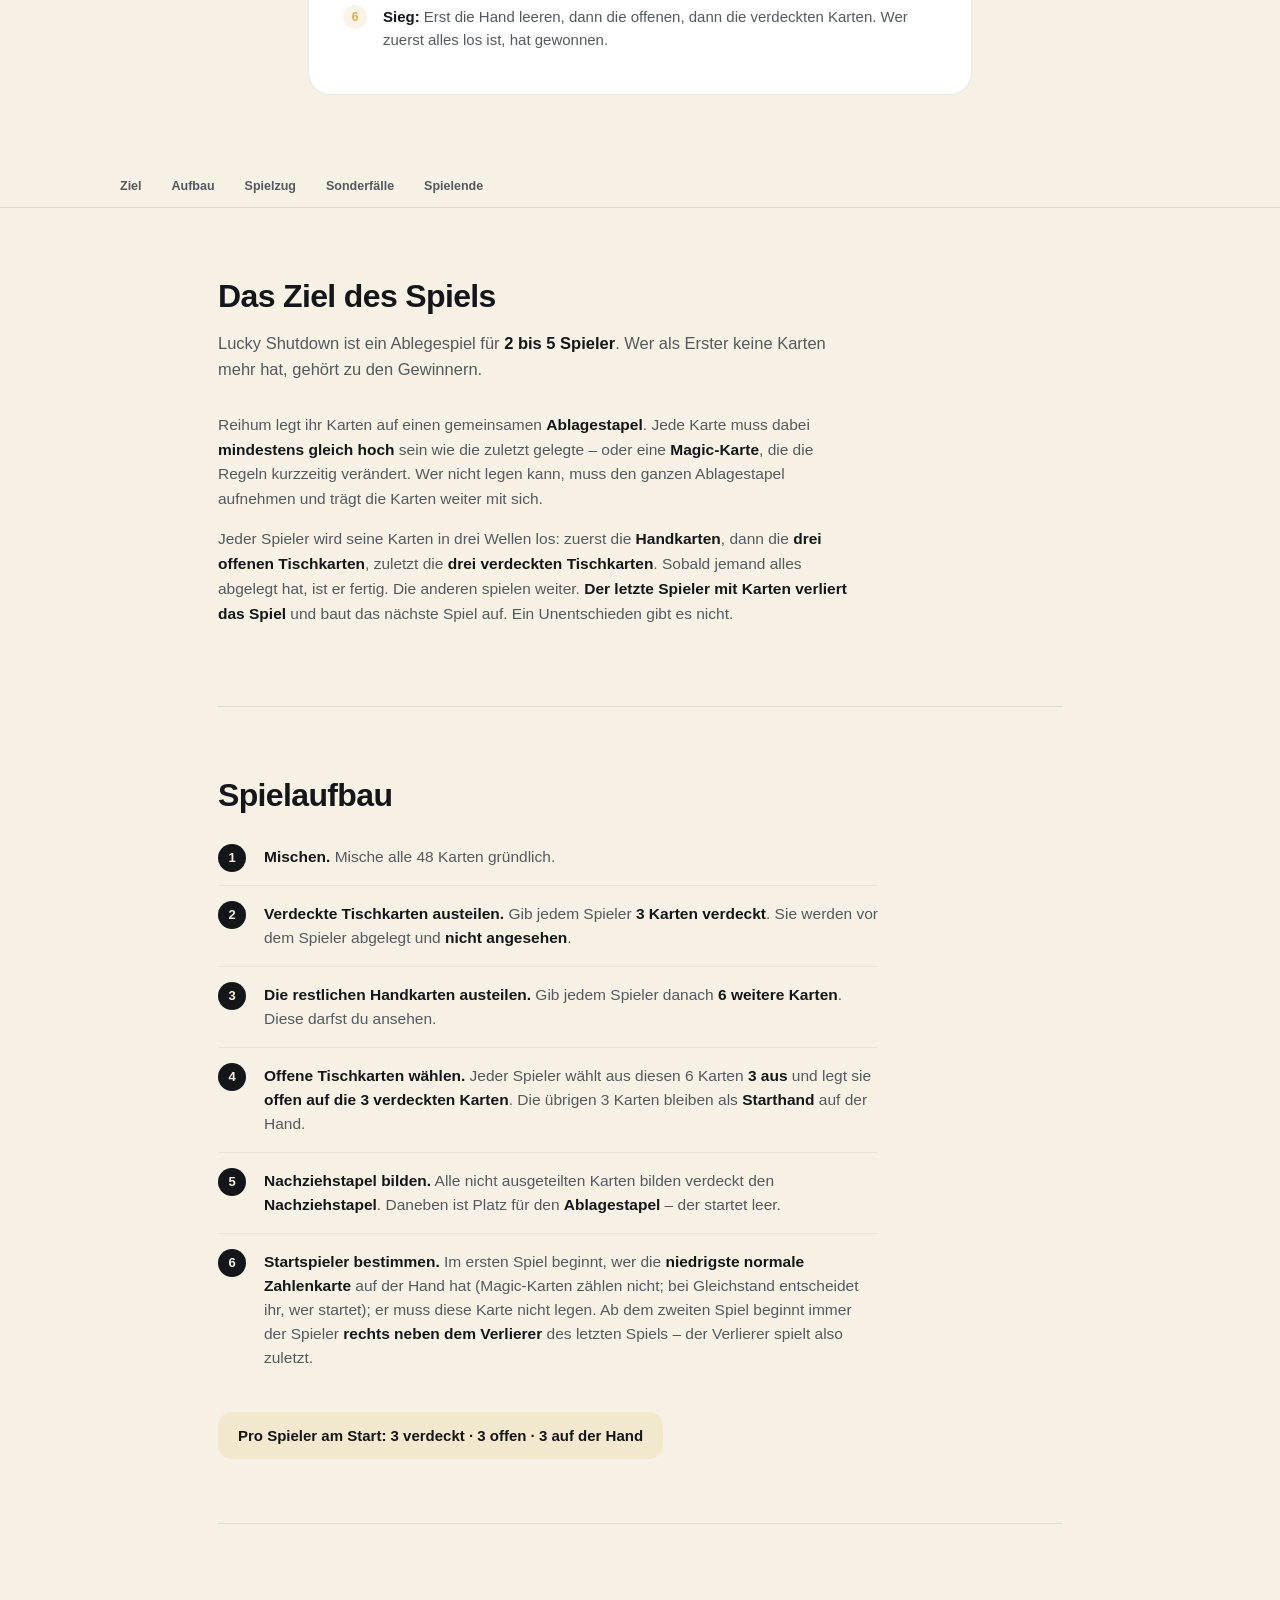
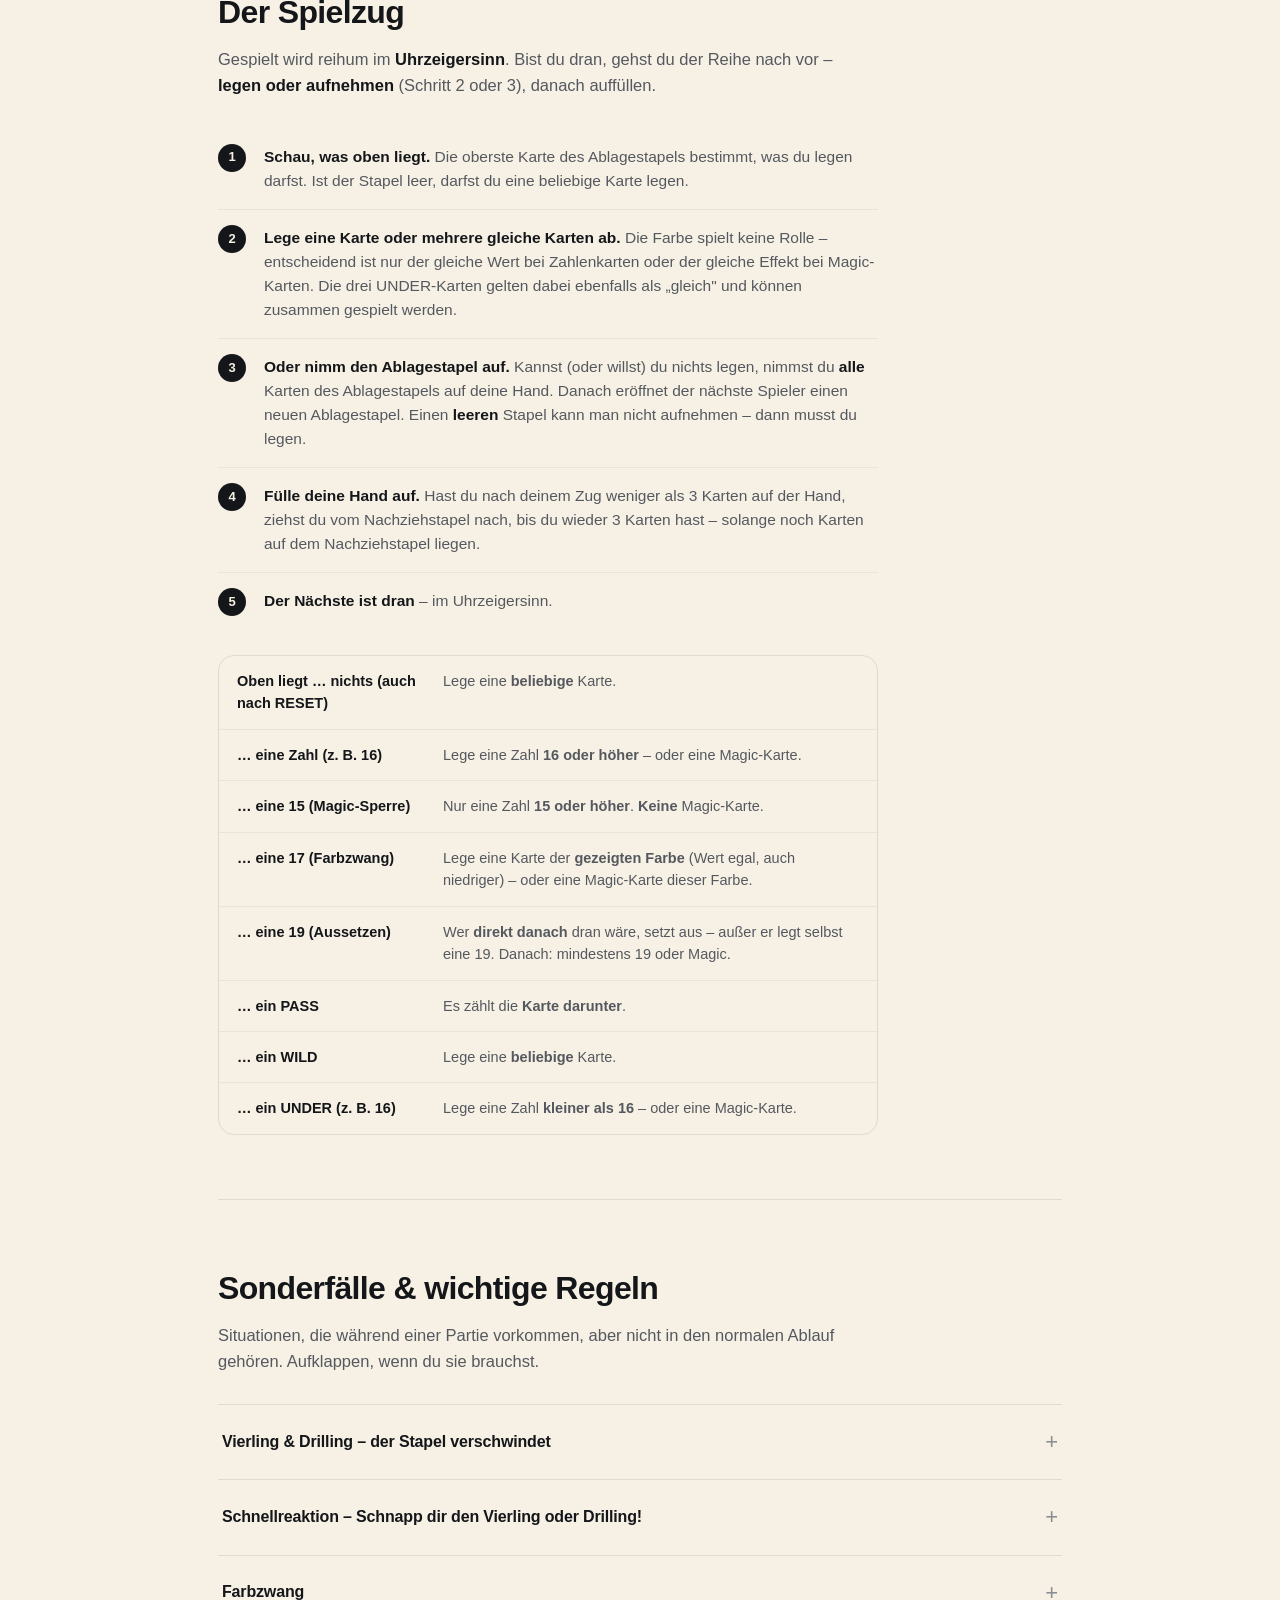
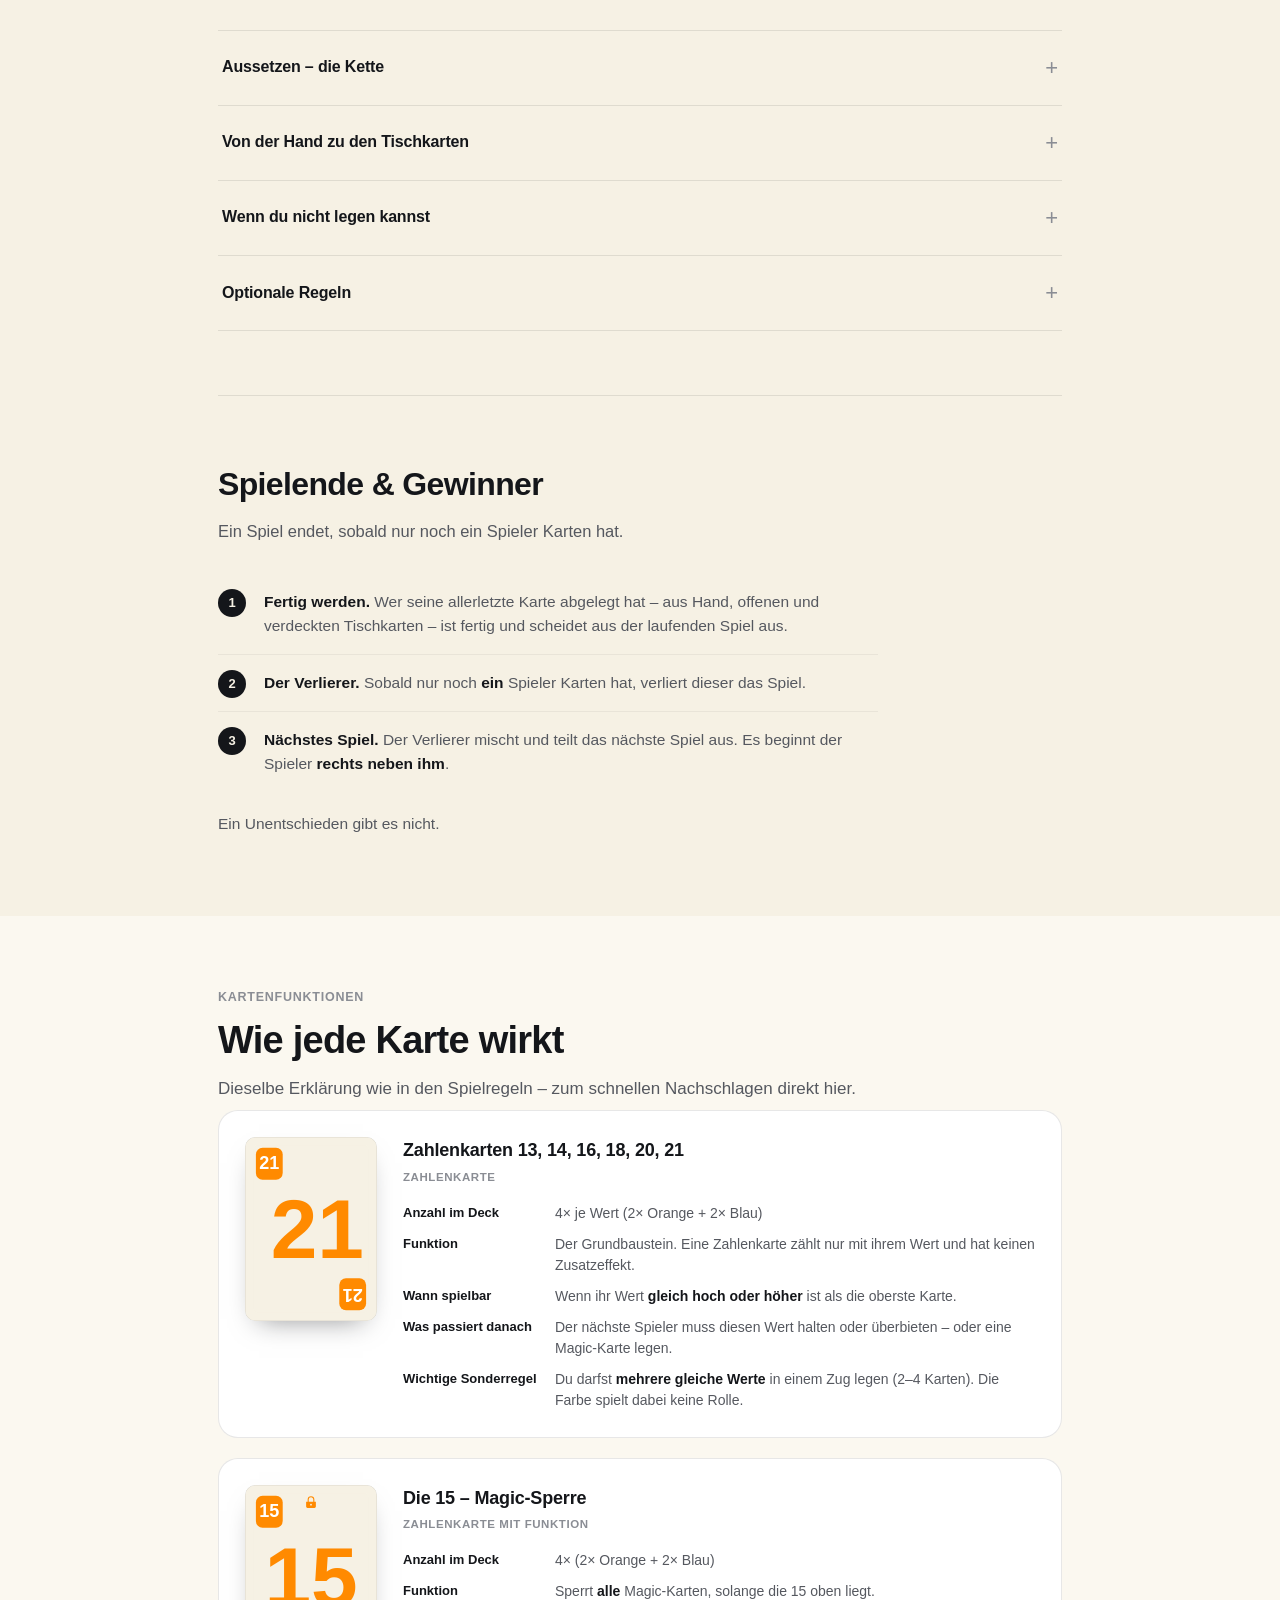
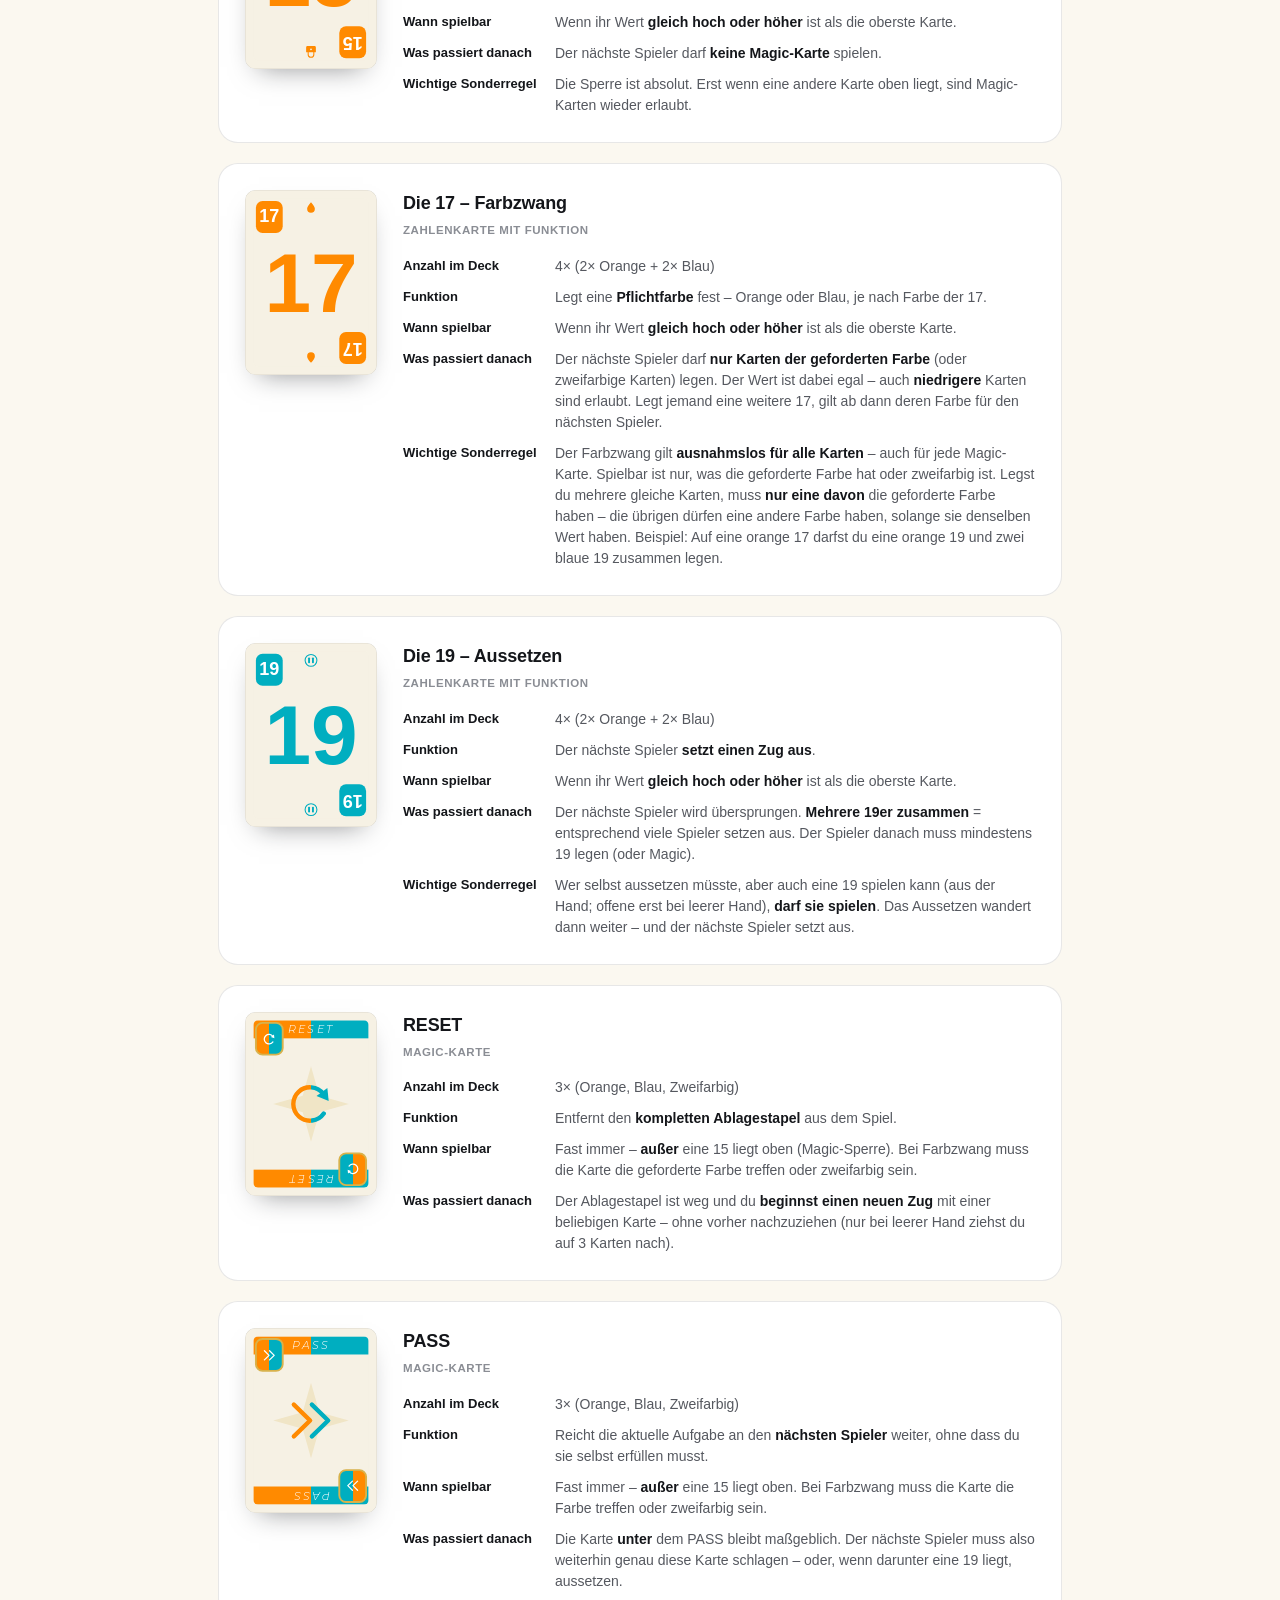
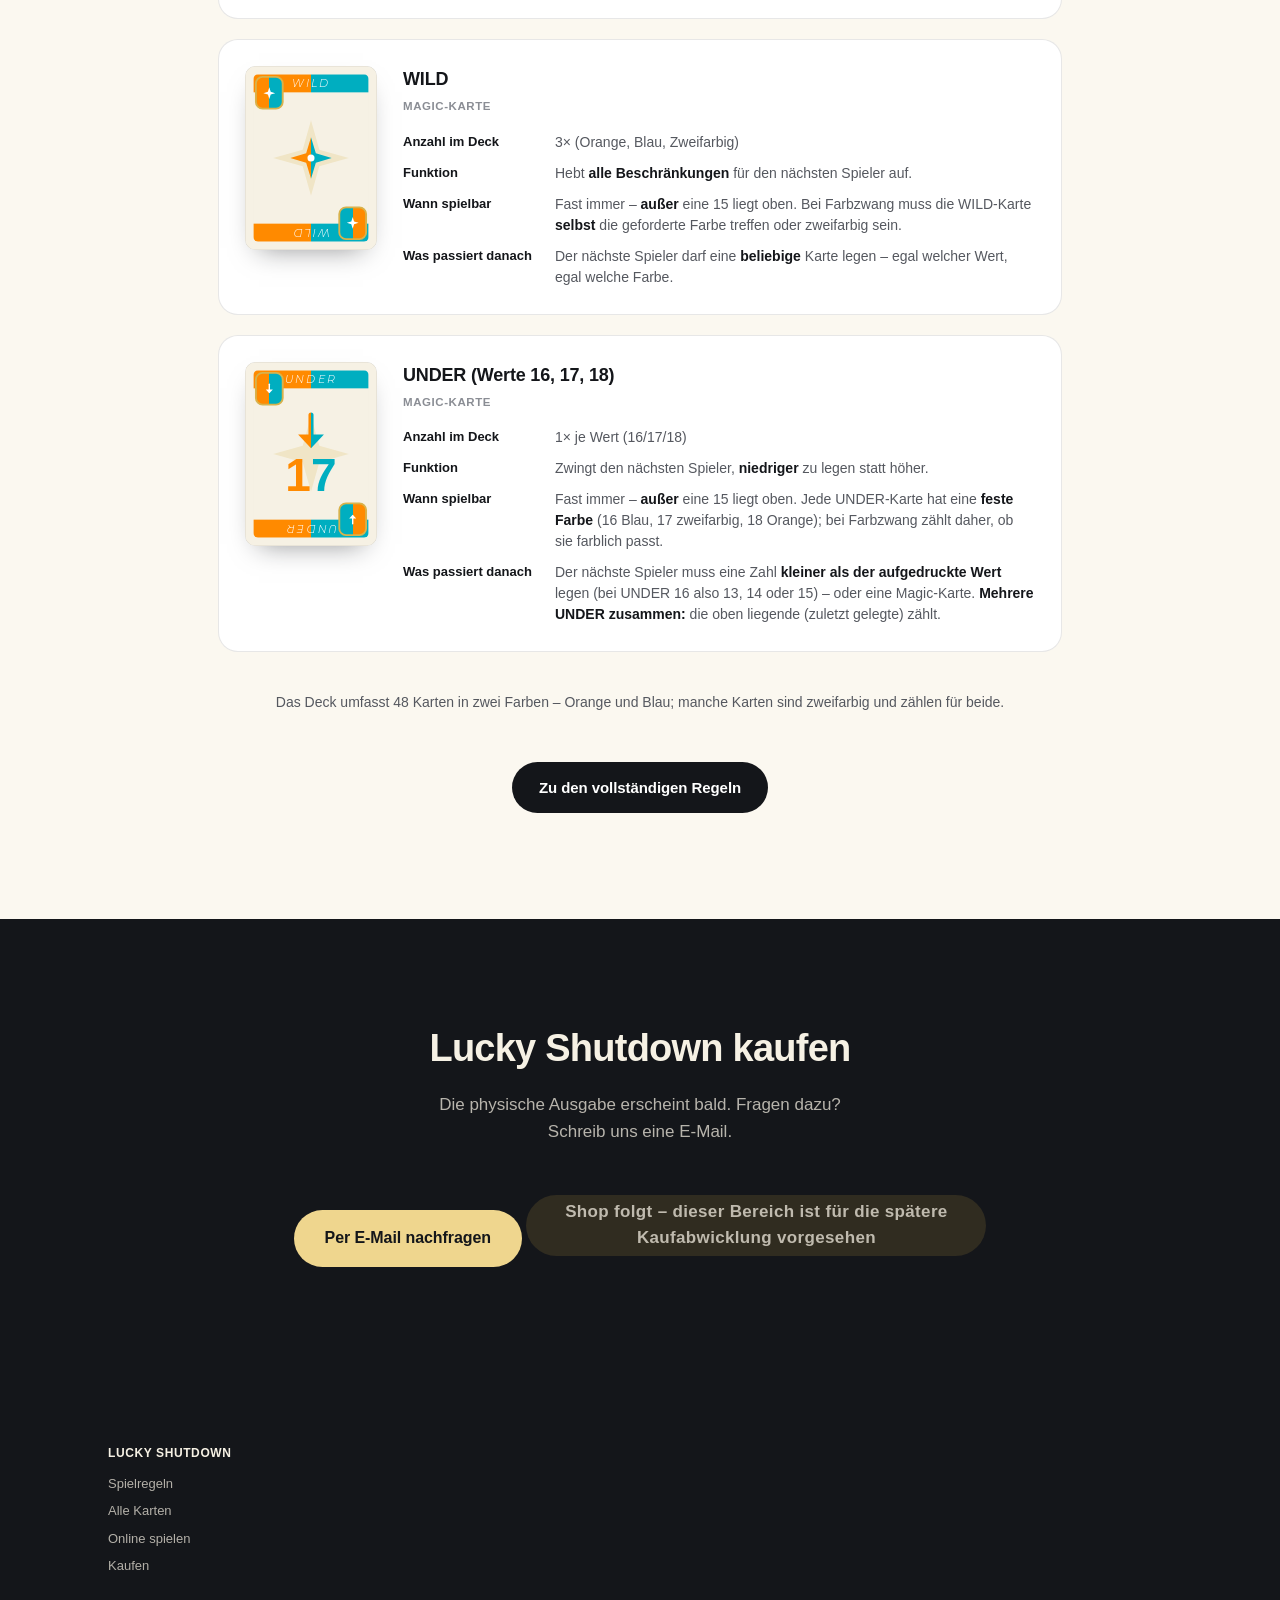
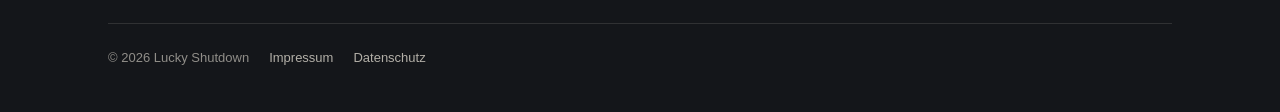
==== commit 55f63623: "Datenschutzerklärung (DE/EN) und Fußzeilen-Links; Platzhalter entfernt Co-Authored-By: Claude Sonnet" ====
--- a/index.html
+++ b/index.html
@@ -490,7 +490,7 @@
     <div class="footer-bottom">
       <span>&copy; 2026 Lucky Shutdown</span>
       <a href="impressum.html" data-i18n="footer.imprint">Impressum</a>
-      <a href="#" data-i18n="footer.privacy">Datenschutz (Platzhalter)</a>
+      <a href="datenschutz.html" data-i18n="footer.privacy">Datenschutz</a>
     </div>
   </div>
 </footer>
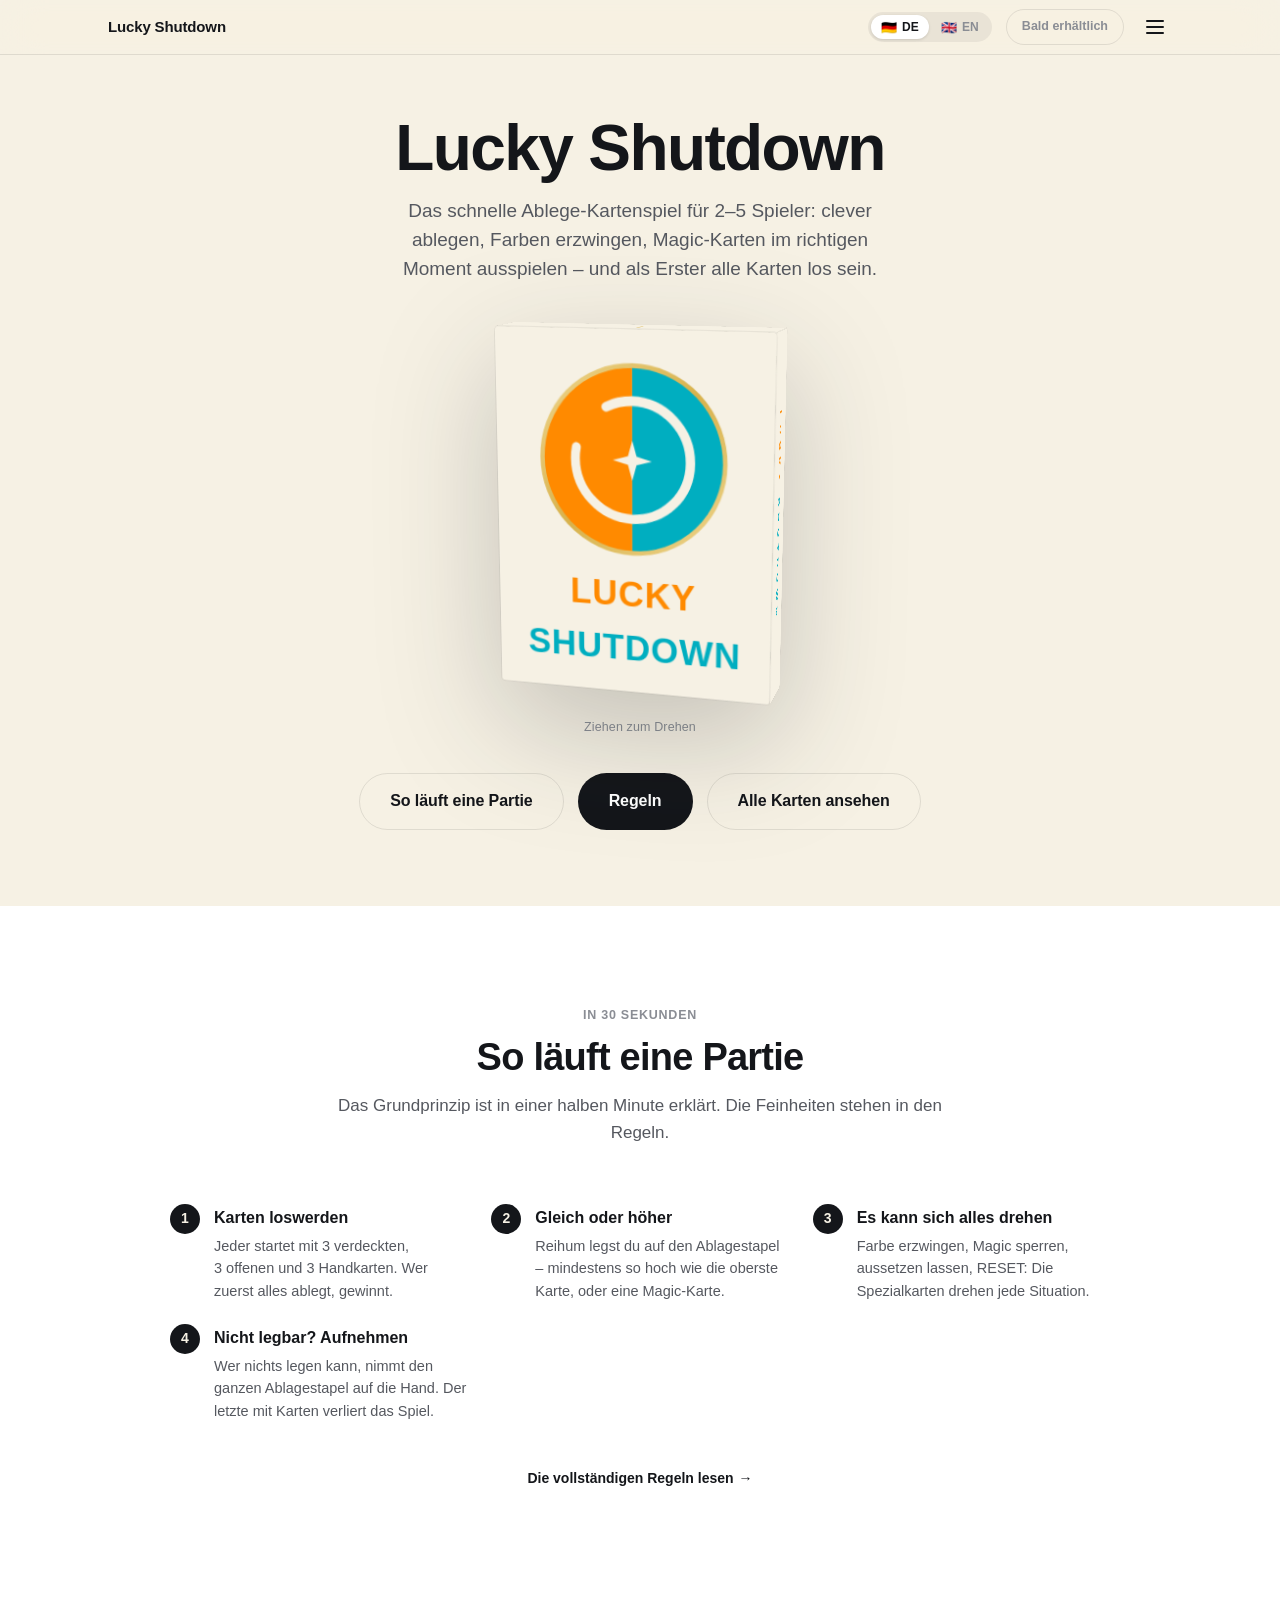
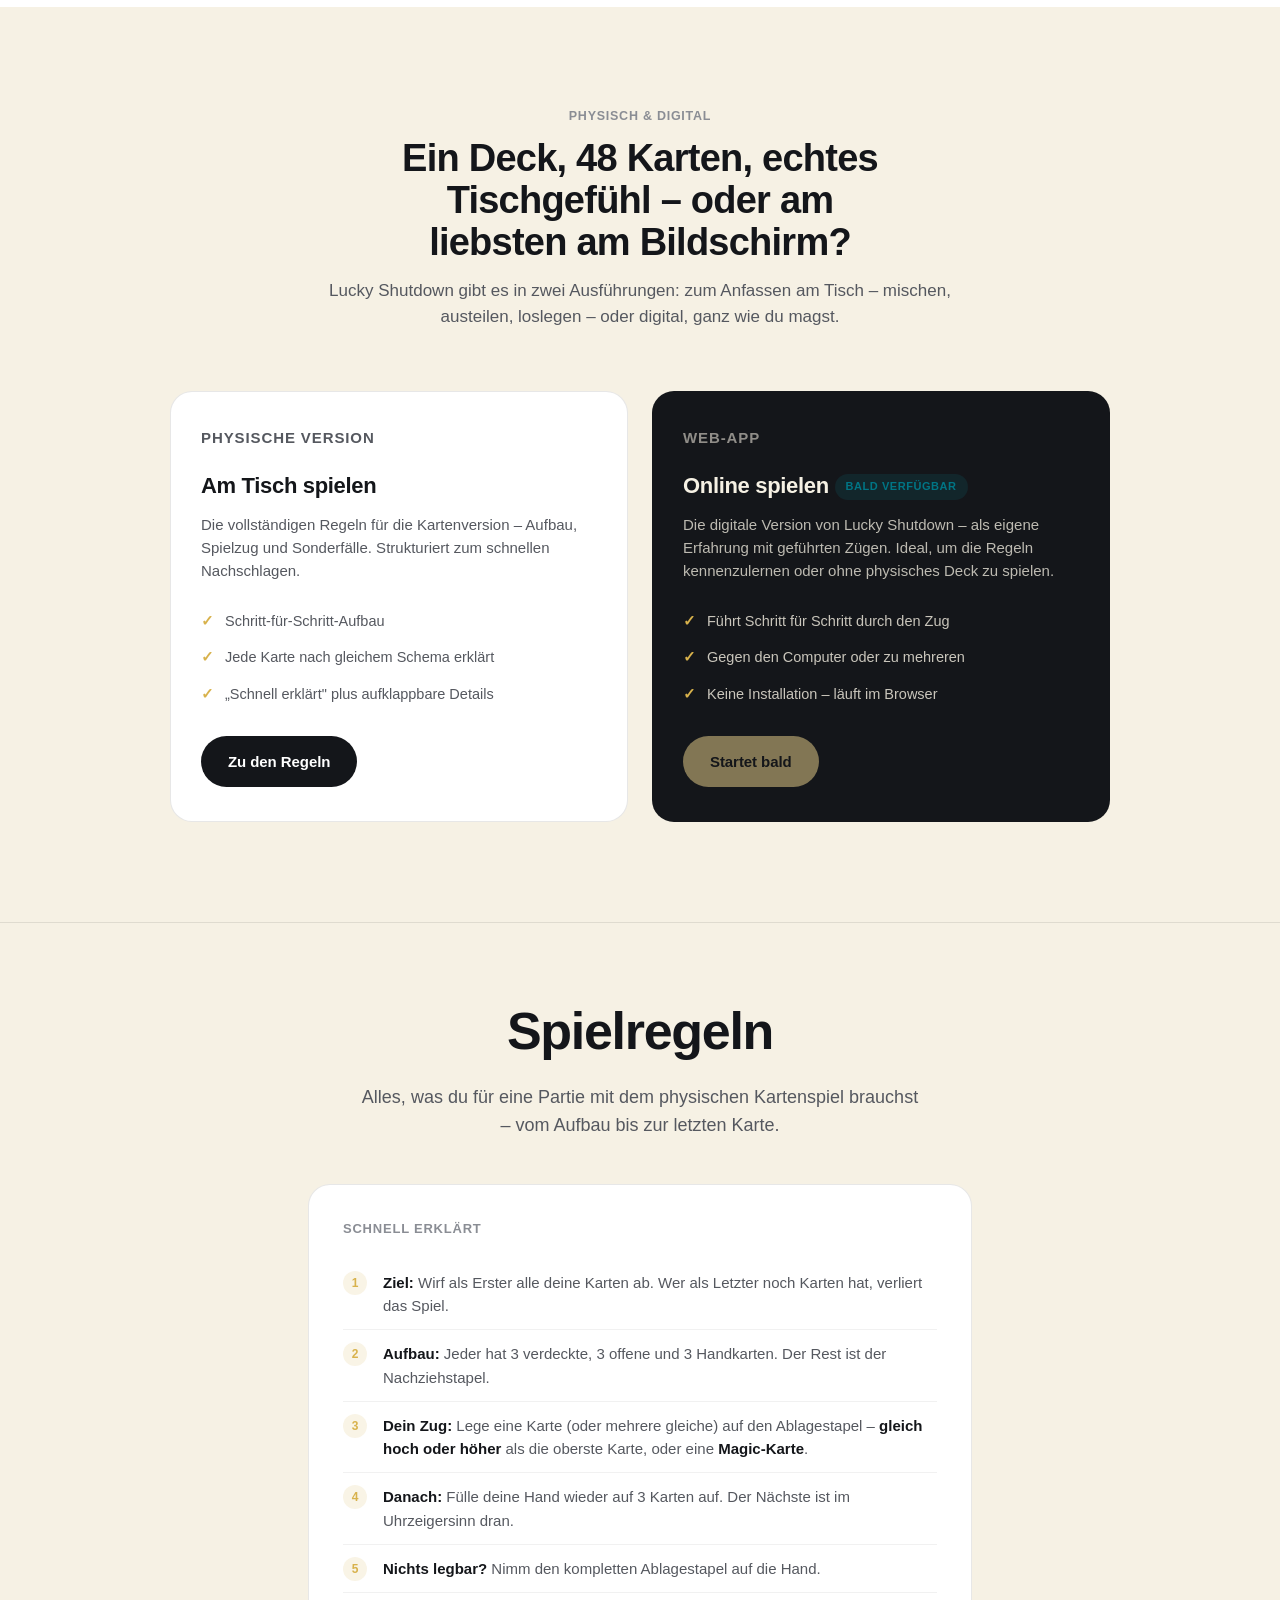
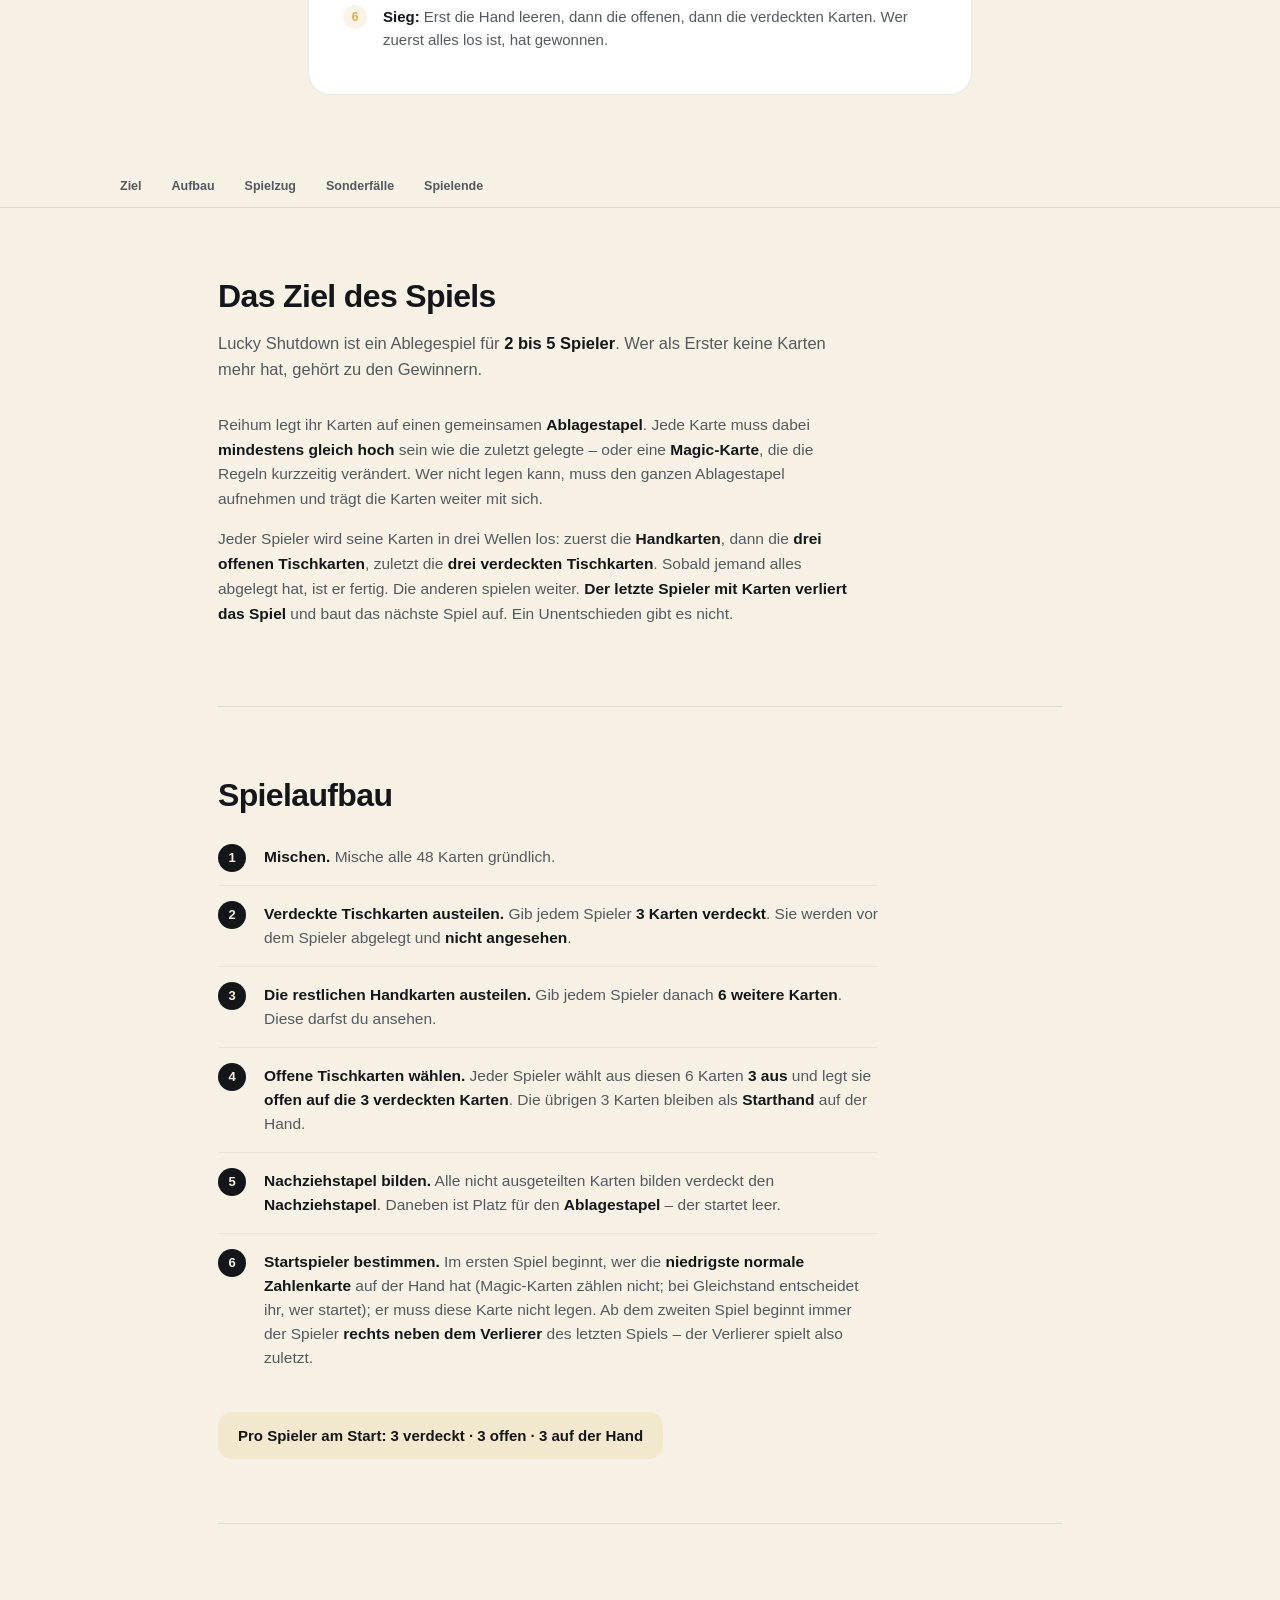
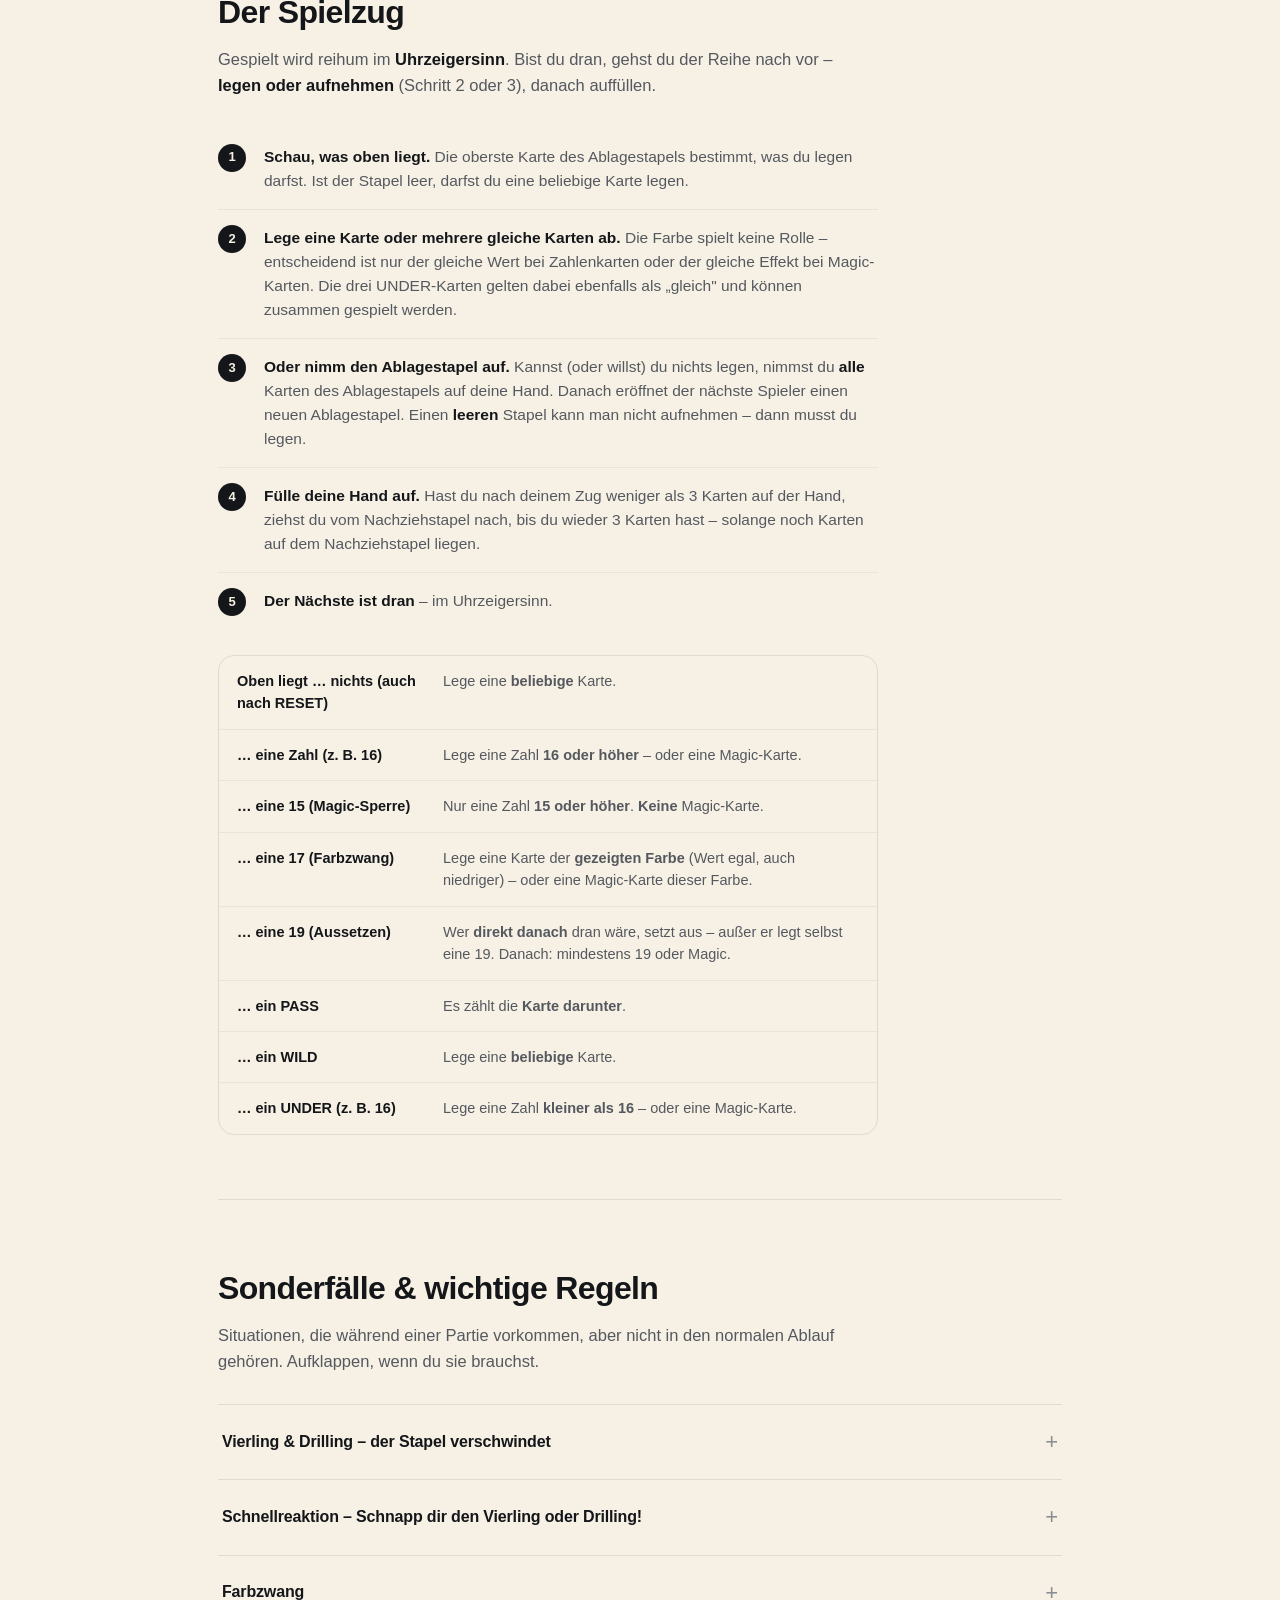
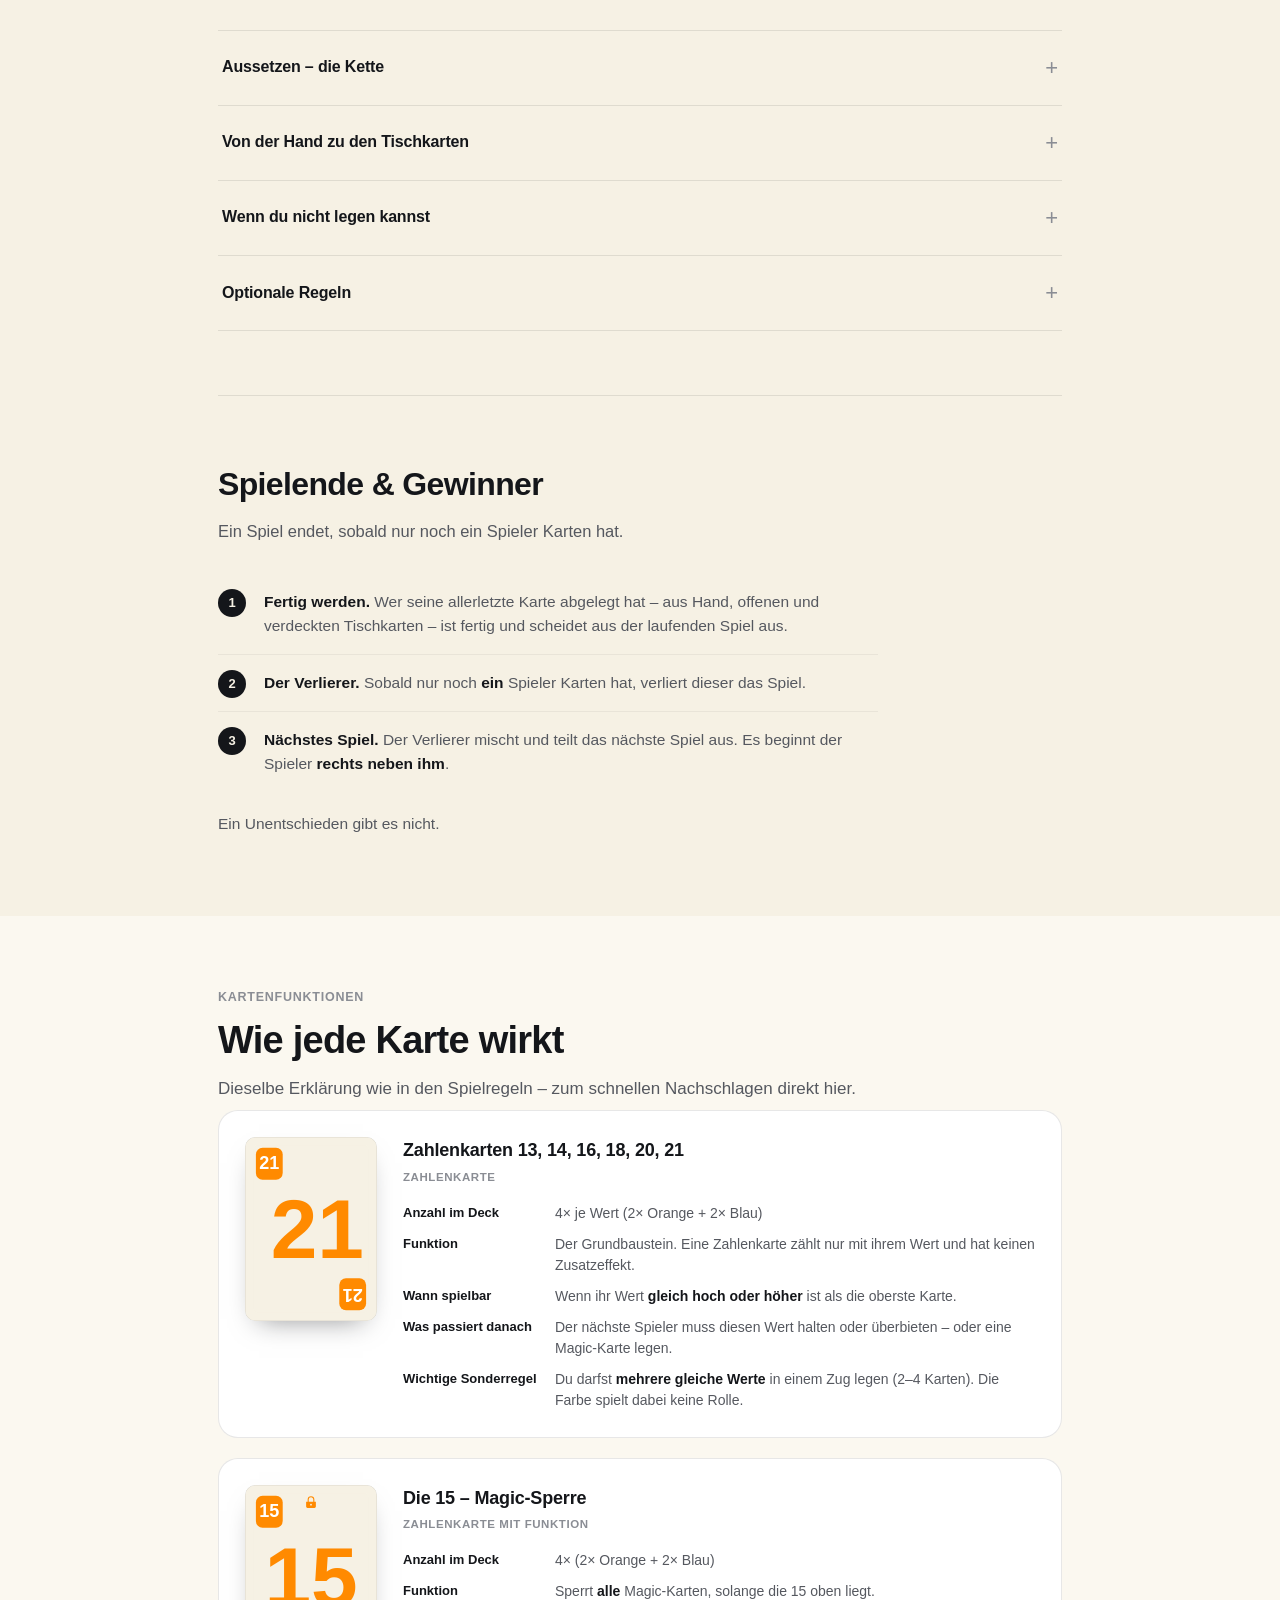
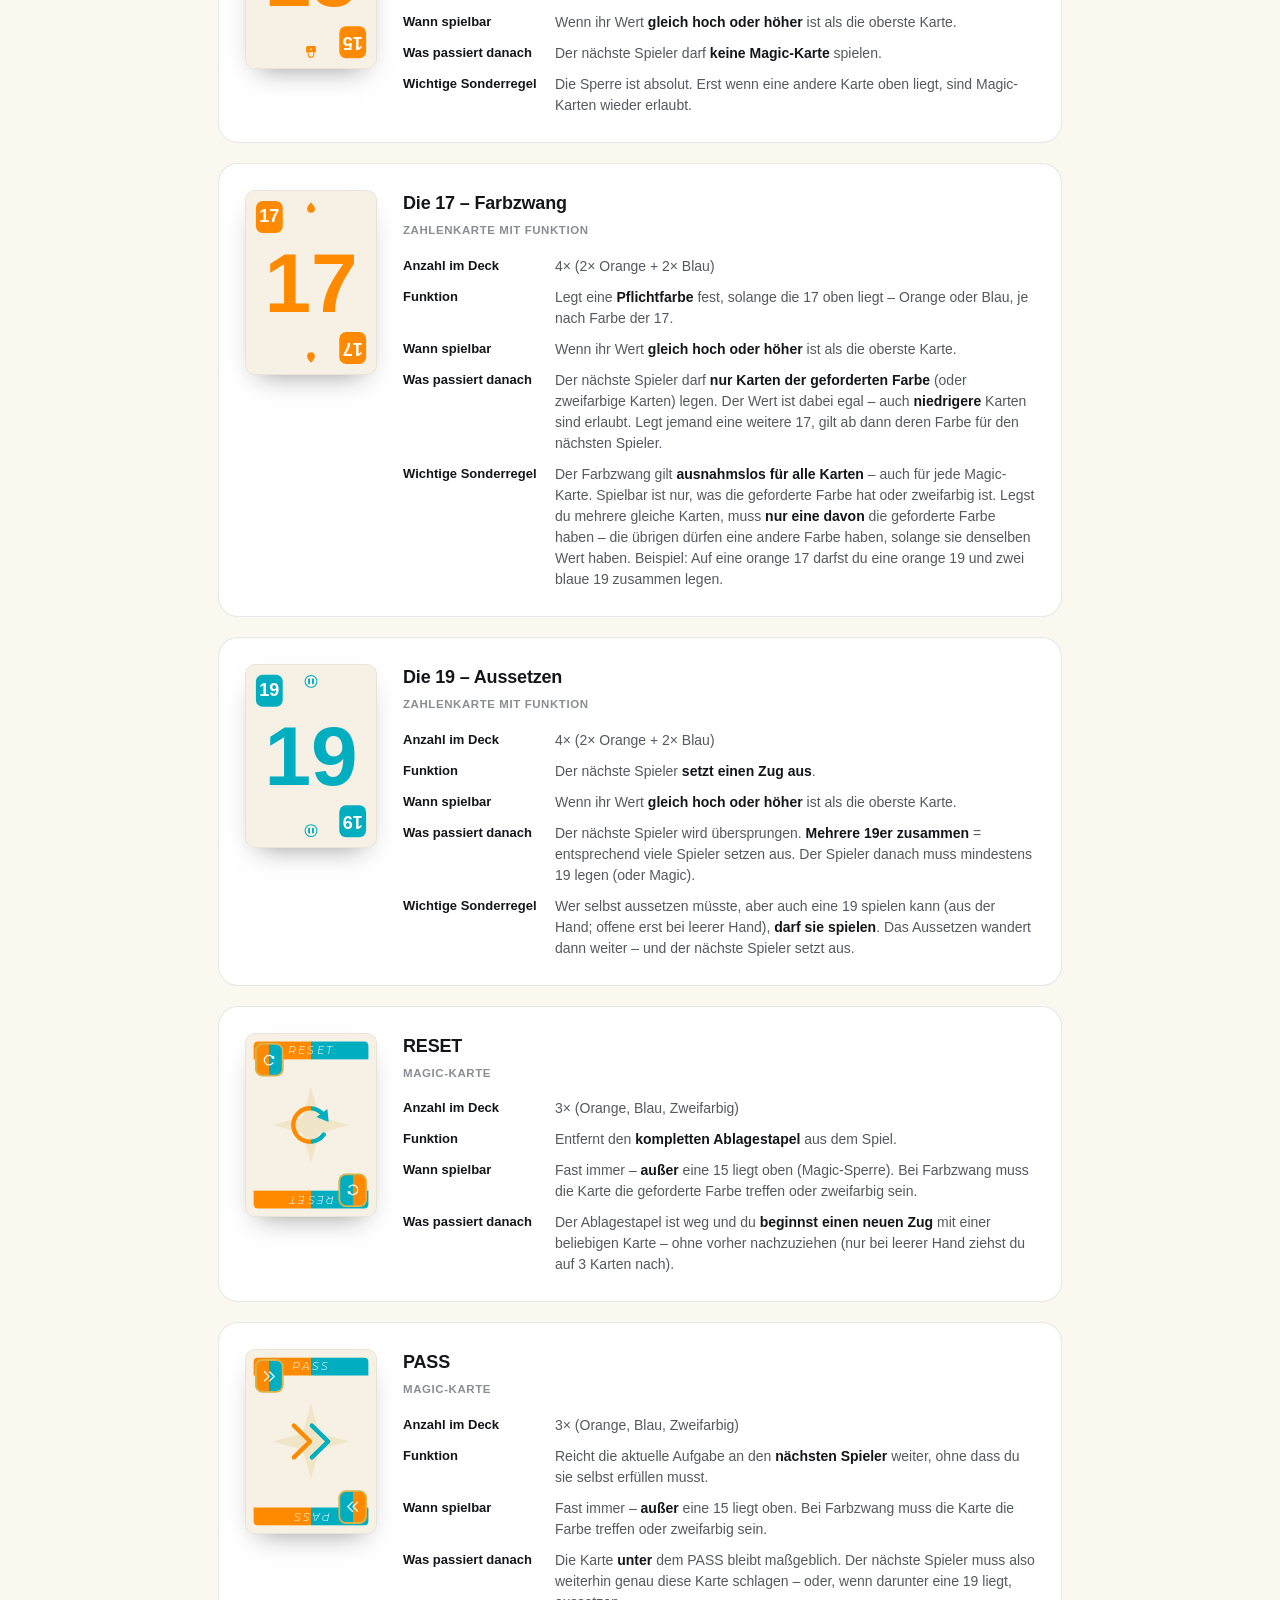
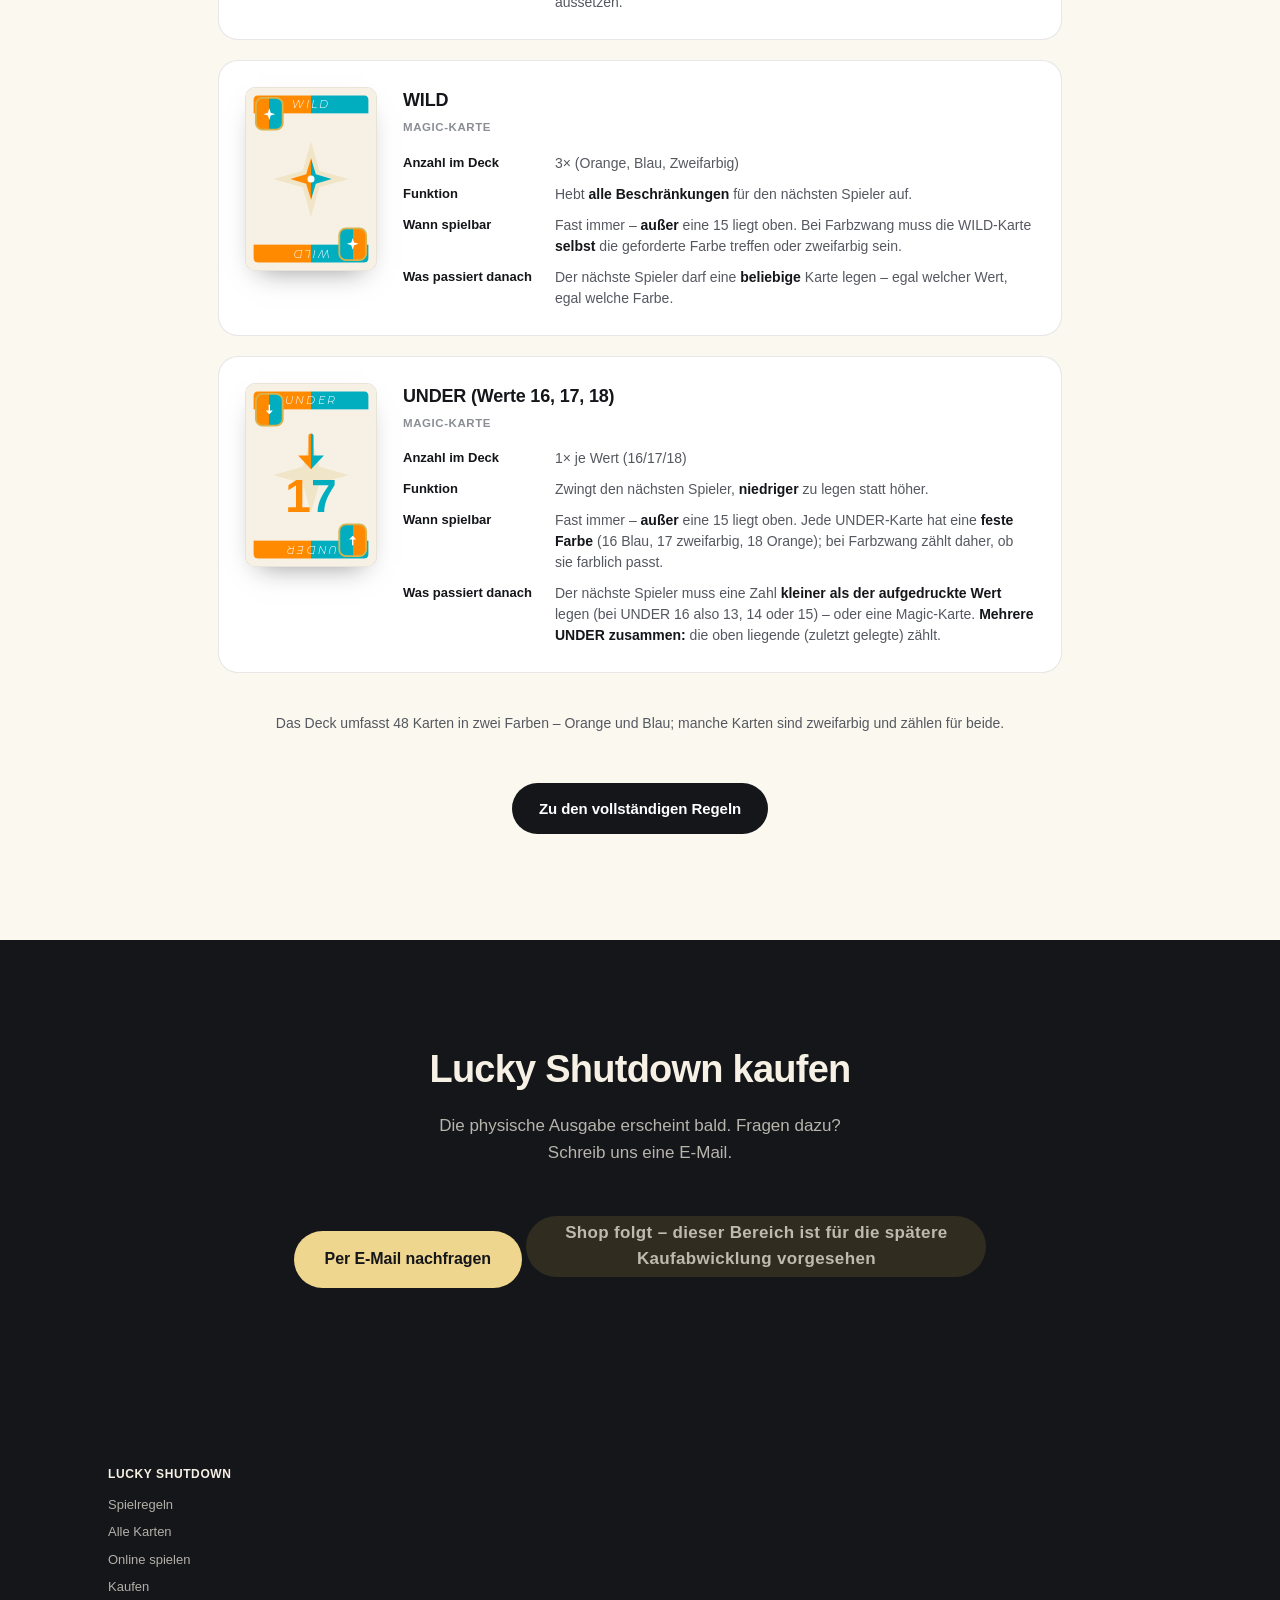
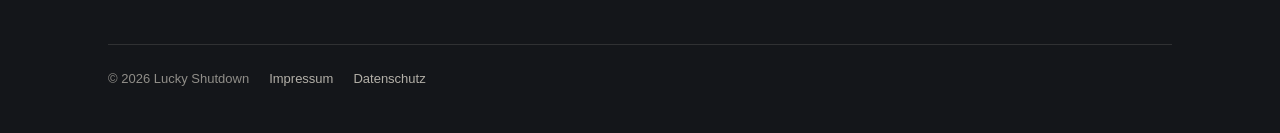
==== commit ed7aead2: "17 Farbzwang: 'solange die 17 oben liegt' Co-Authored-By: Claude Sonnet 5.5 <noreply@anthropic.com>" ====
--- a/index.html
+++ b/index.html
@@ -375,7 +375,7 @@
         <p class="cardfn-type" data-i18n="cardfn.typeNumberWithEffect">Zahlenkarte mit Funktion</p>
         <dl>
           <div><dt data-i18n="cardfn.label.count">Anzahl im Deck</dt><dd data-i18n="cardfn.count.four">4× (2× Orange + 2× Blau)</dd></div>
-          <div><dt data-i18n="cardfn.label.fn">Funktion</dt><dd data-i18n="cardfn.17.fn">Legt eine <strong>Pflichtfarbe</strong> fest – Orange oder Blau, je nach Farbe der 17.</dd></div>
+          <div><dt data-i18n="cardfn.label.fn">Funktion</dt><dd data-i18n="cardfn.17.fn">Legt eine <strong>Pflichtfarbe</strong> fest, solange die 17 oben liegt – Orange oder Blau, je nach Farbe der 17.</dd></div>
           <div><dt data-i18n="cardfn.label.playable">Wann spielbar</dt><dd data-i18n="cardfn.playableStandard">Wenn ihr Wert <strong>gleich hoch oder höher</strong> ist als die oberste Karte.</dd></div>
           <div><dt data-i18n="cardfn.label.after">Was passiert danach</dt><dd data-i18n="cardfn.17.after">Der nächste Spieler darf <strong>nur Karten der geforderten Farbe</strong> (oder zweifarbige Karten) legen. Der Wert ist dabei egal – auch <strong>niedrigere</strong> Karten sind erlaubt. Legt jemand eine weitere 17, gilt ab dann deren Farbe für den nächsten Spieler.</dd></div>
           <div><dt data-i18n="cardfn.label.special">Wichtige Sonderregel</dt><dd data-i18n="cardfn.17.special">Der Farbzwang gilt <strong>ausnahmslos für alle Karten</strong> – auch für jede Magic-Karte. Spielbar ist nur, was die geforderte Farbe hat oder zweifarbig ist. Legst du mehrere gleiche Karten, muss <strong>nur eine davon</strong> die geforderte Farbe haben – die übrigen dürfen eine andere Farbe haben, solange sie denselben Wert haben. Beispiel: Auf eine orange 17 darfst du eine orange 19 und zwei blaue 19 zusammen legen.</dd></div>
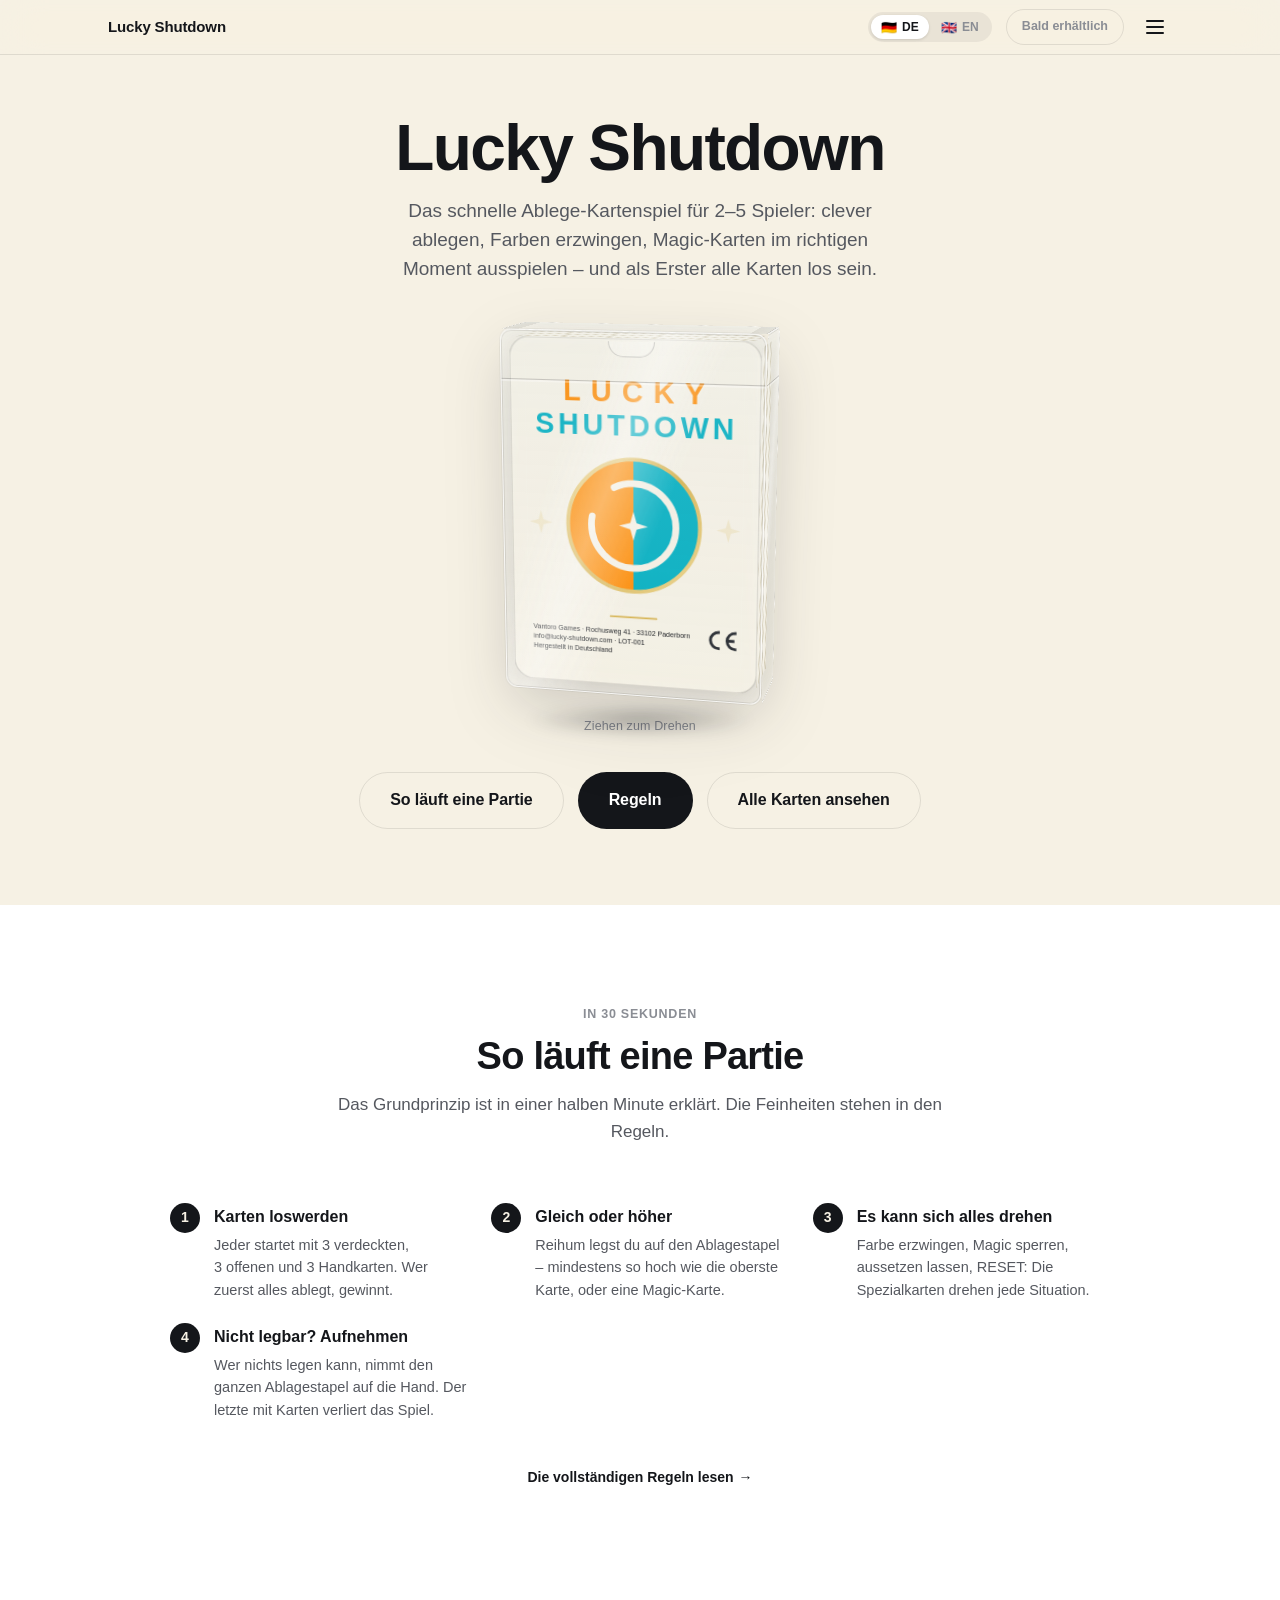
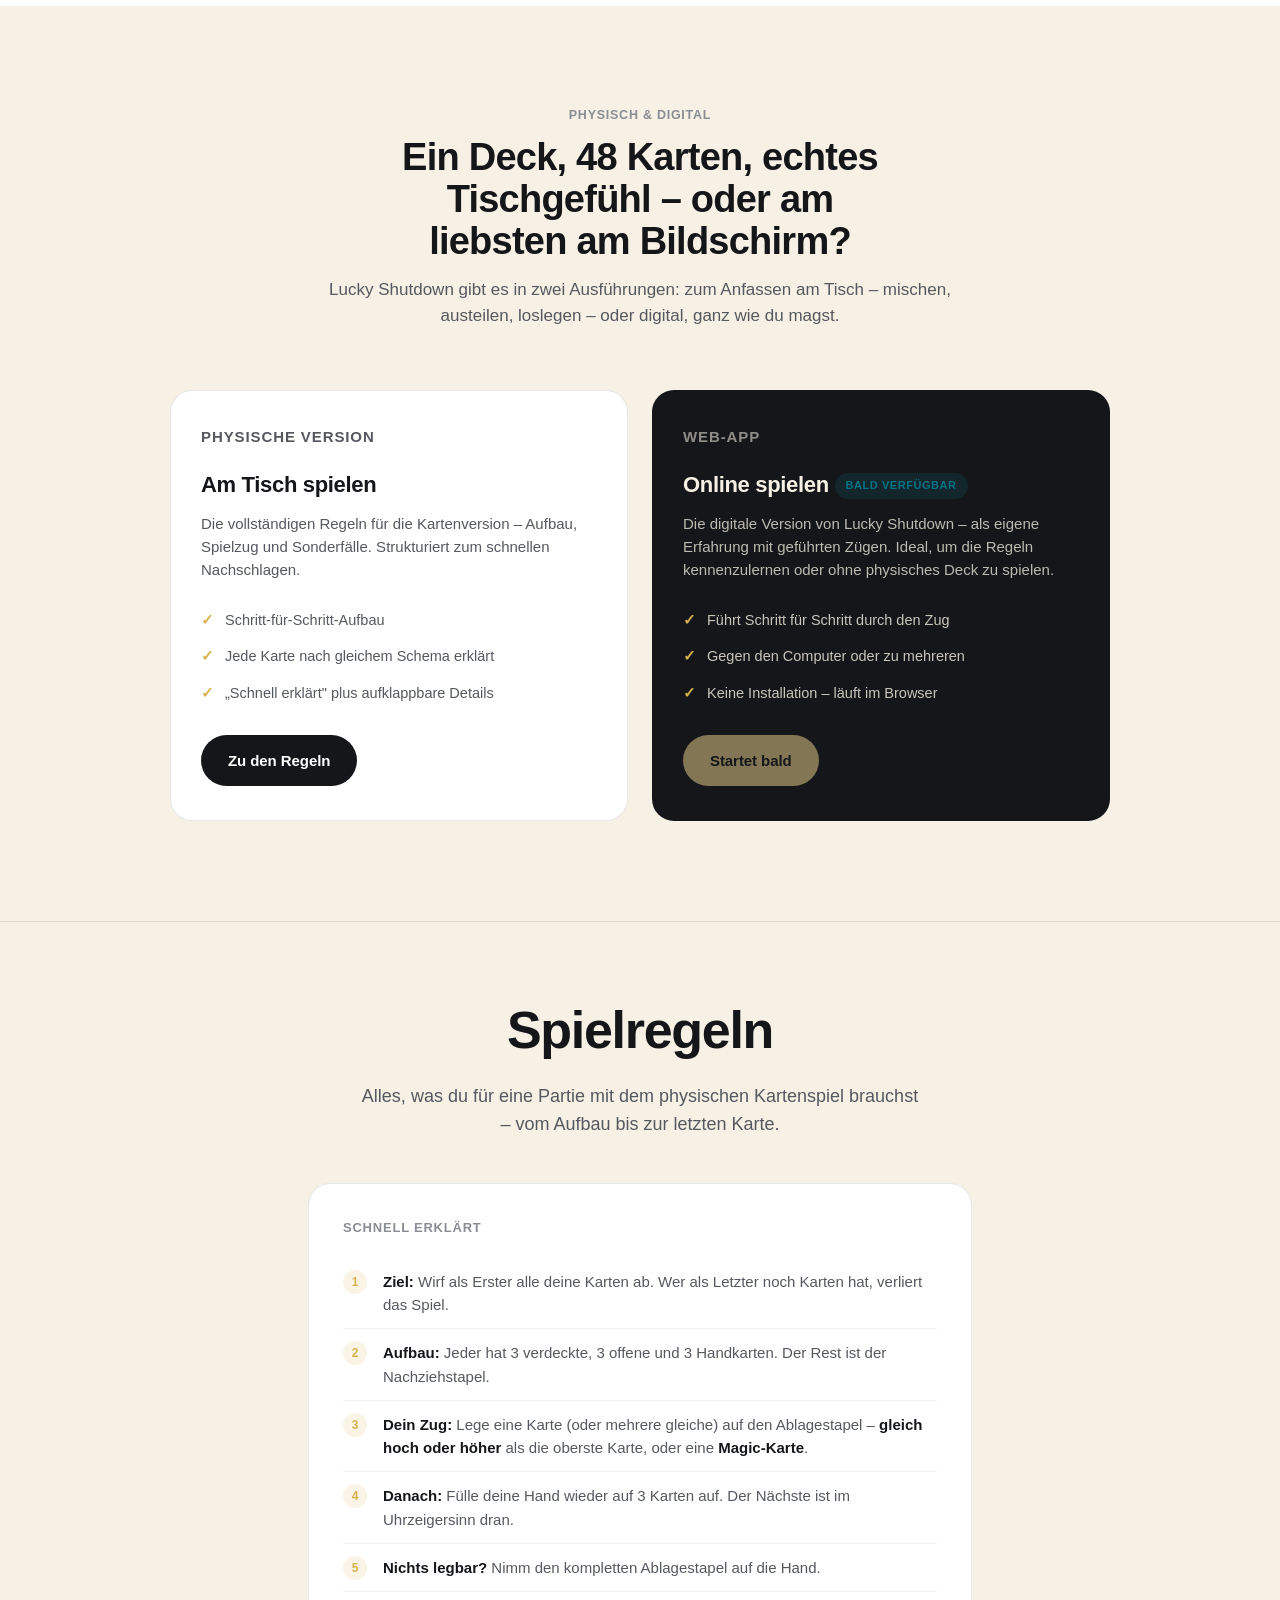
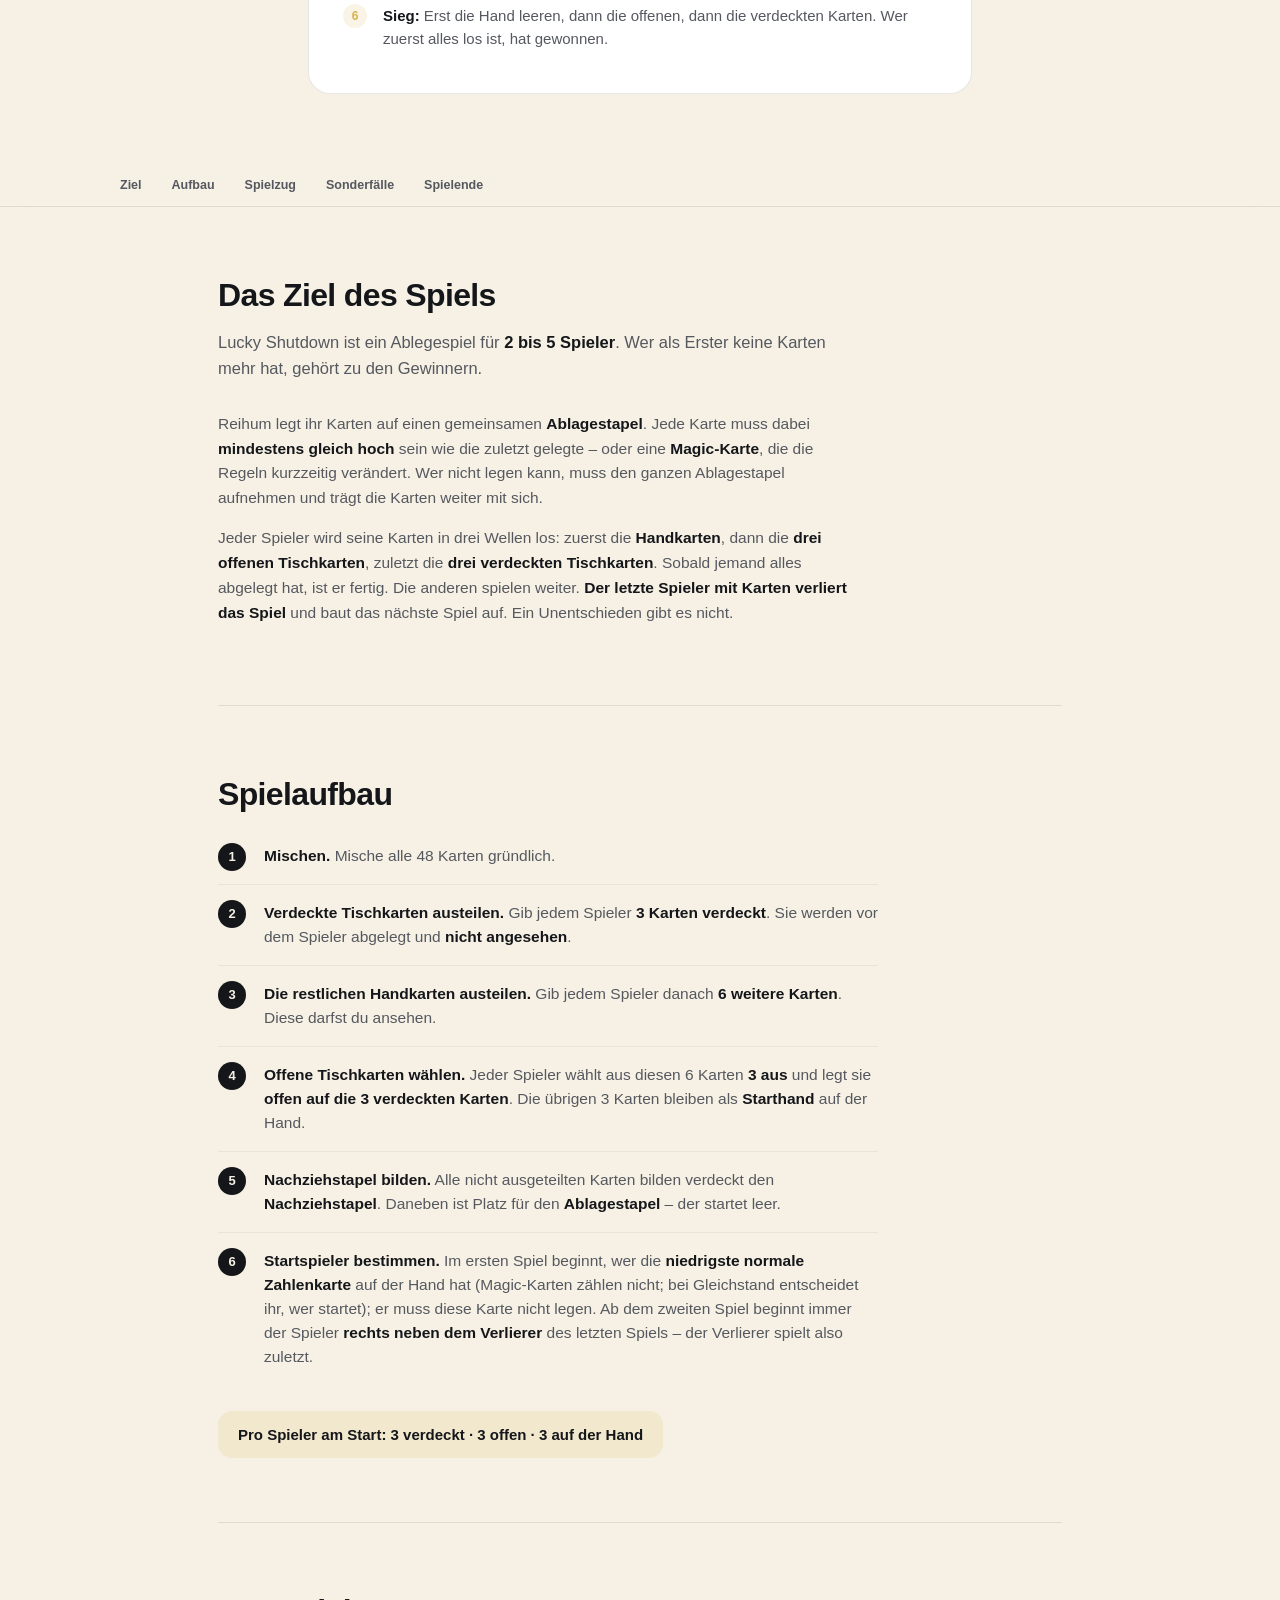
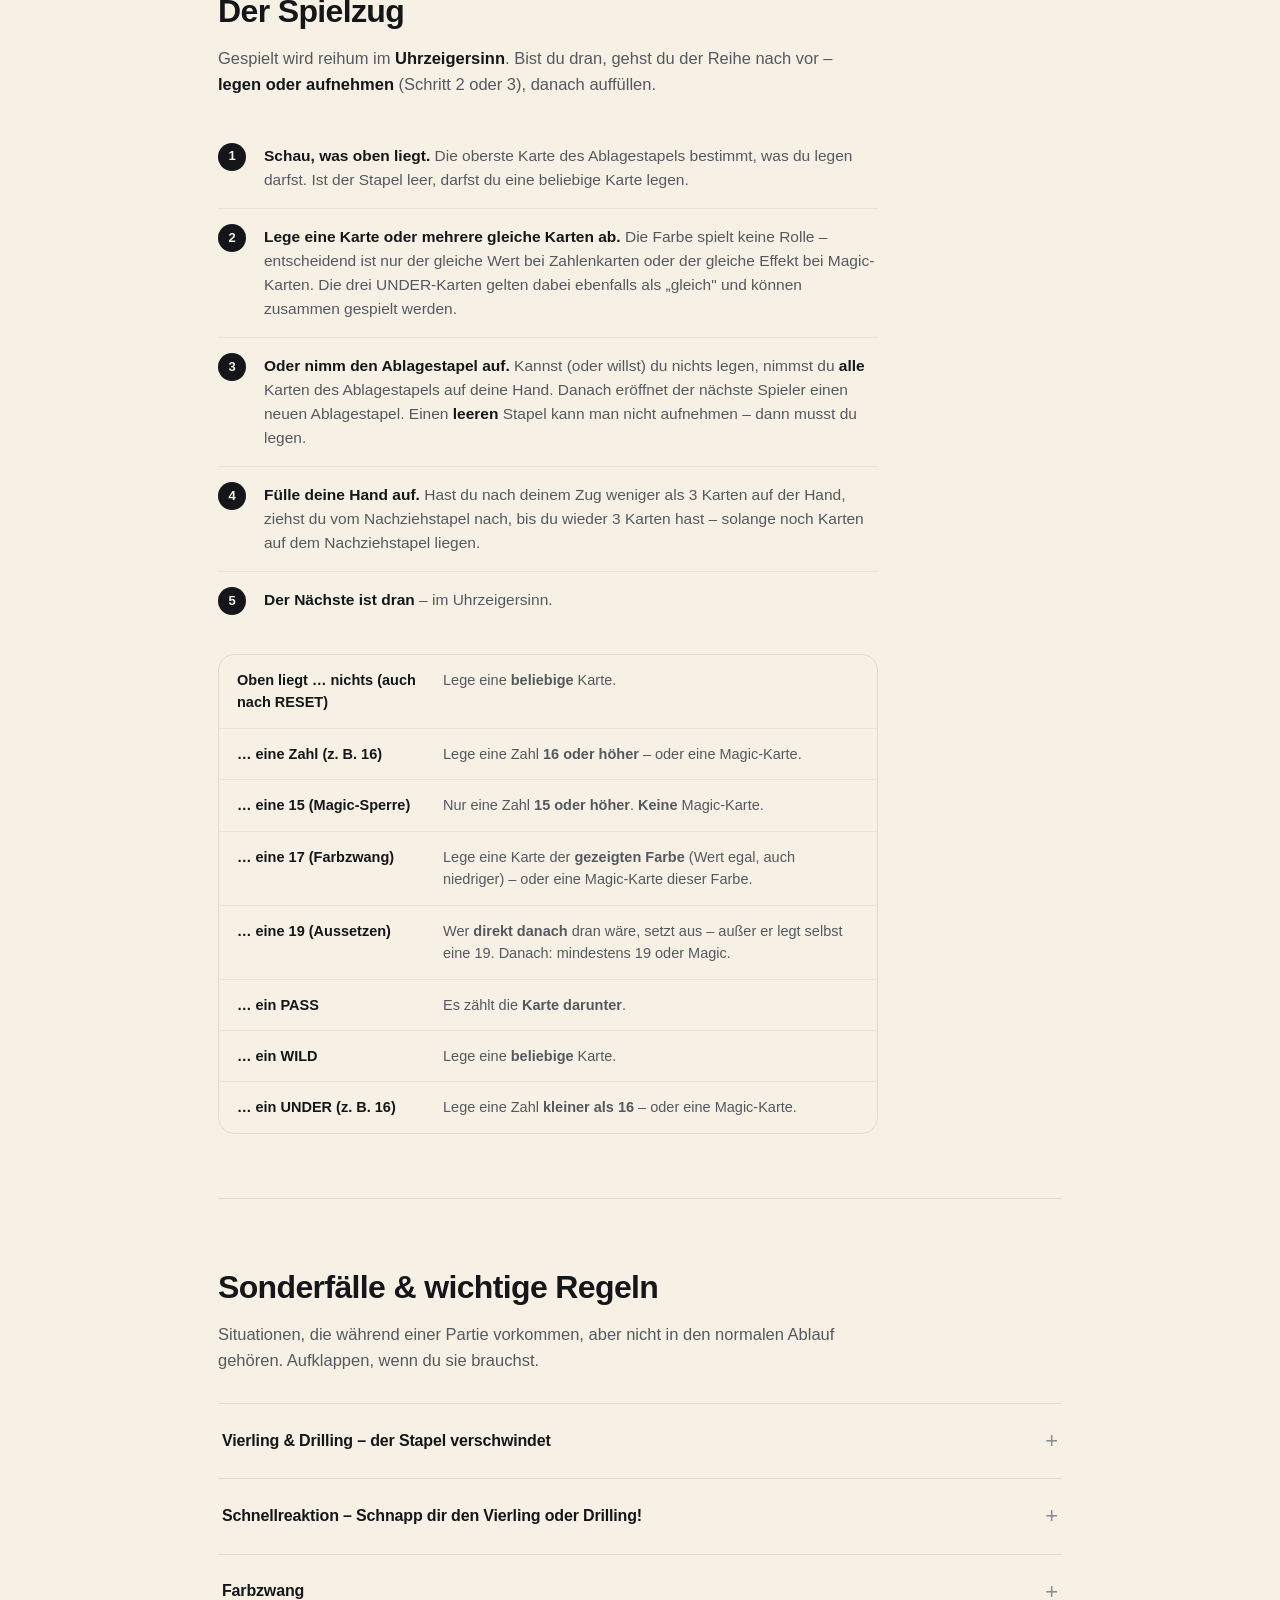
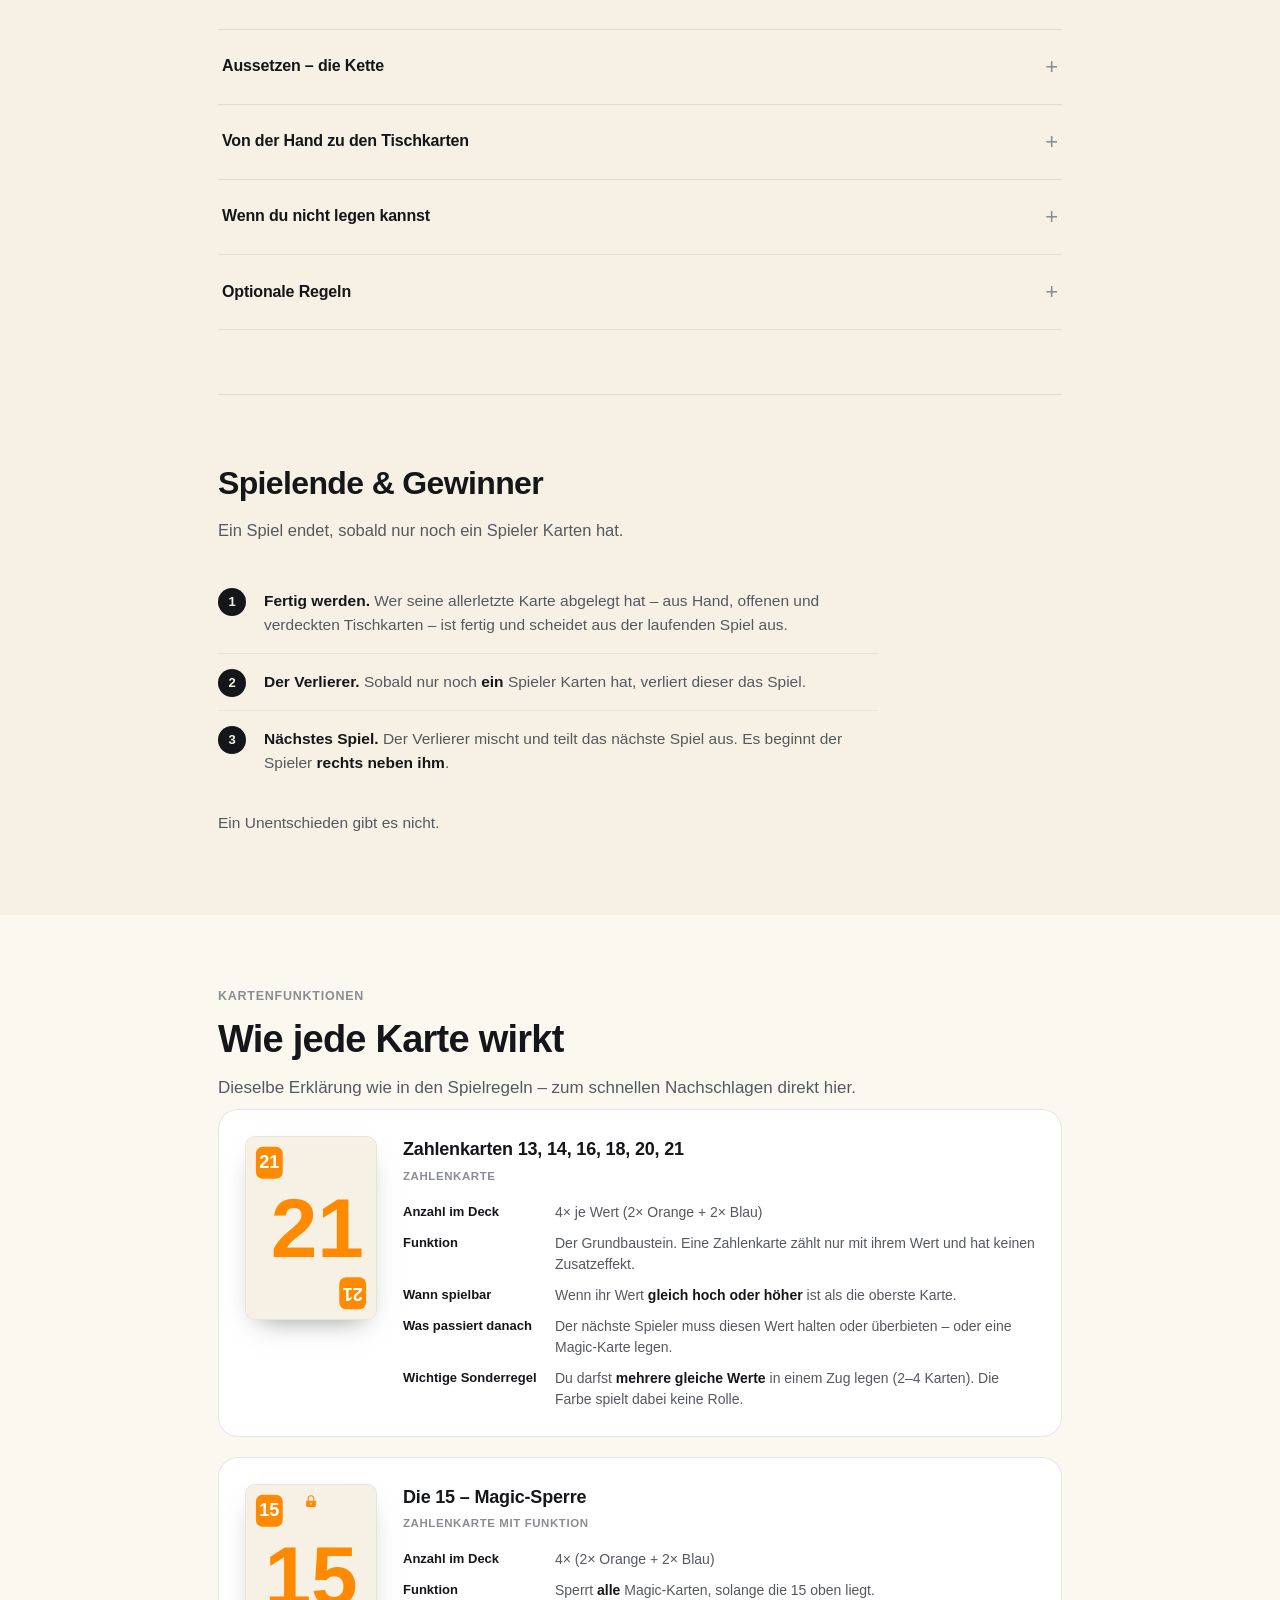
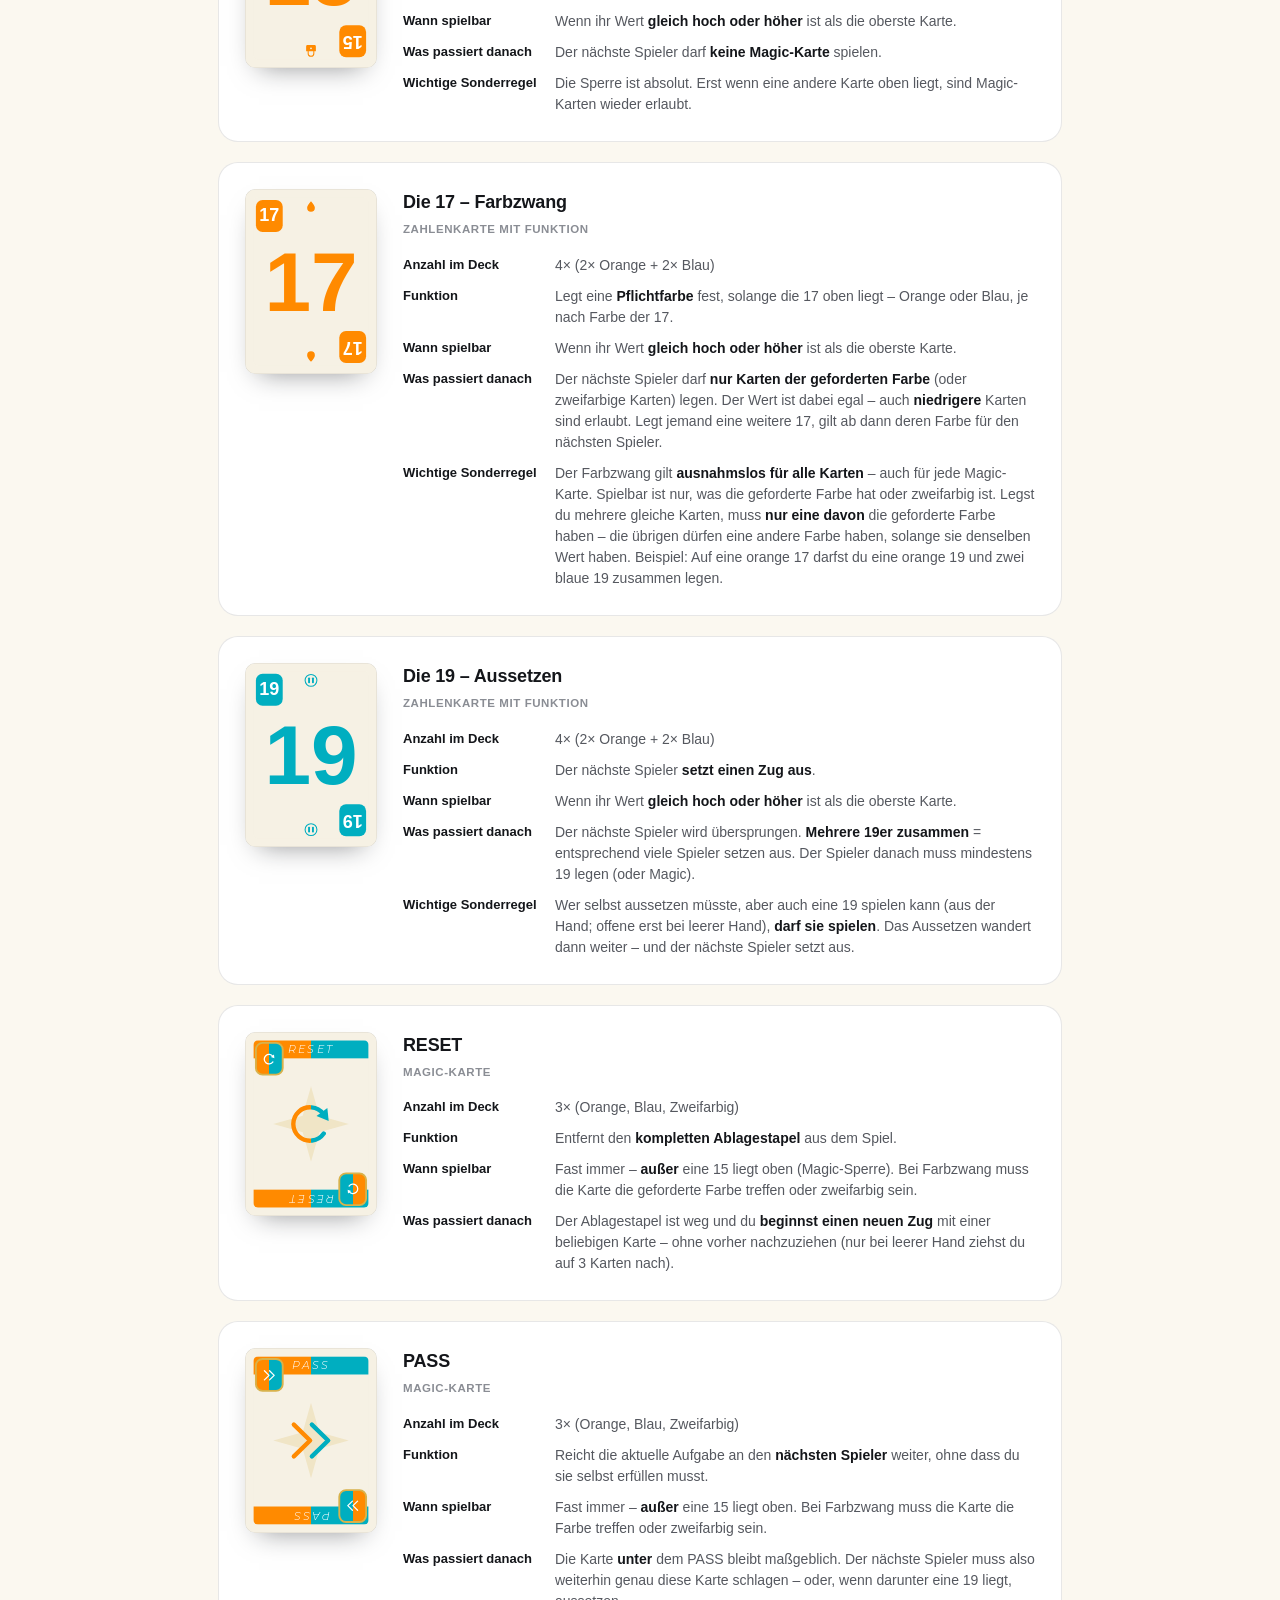
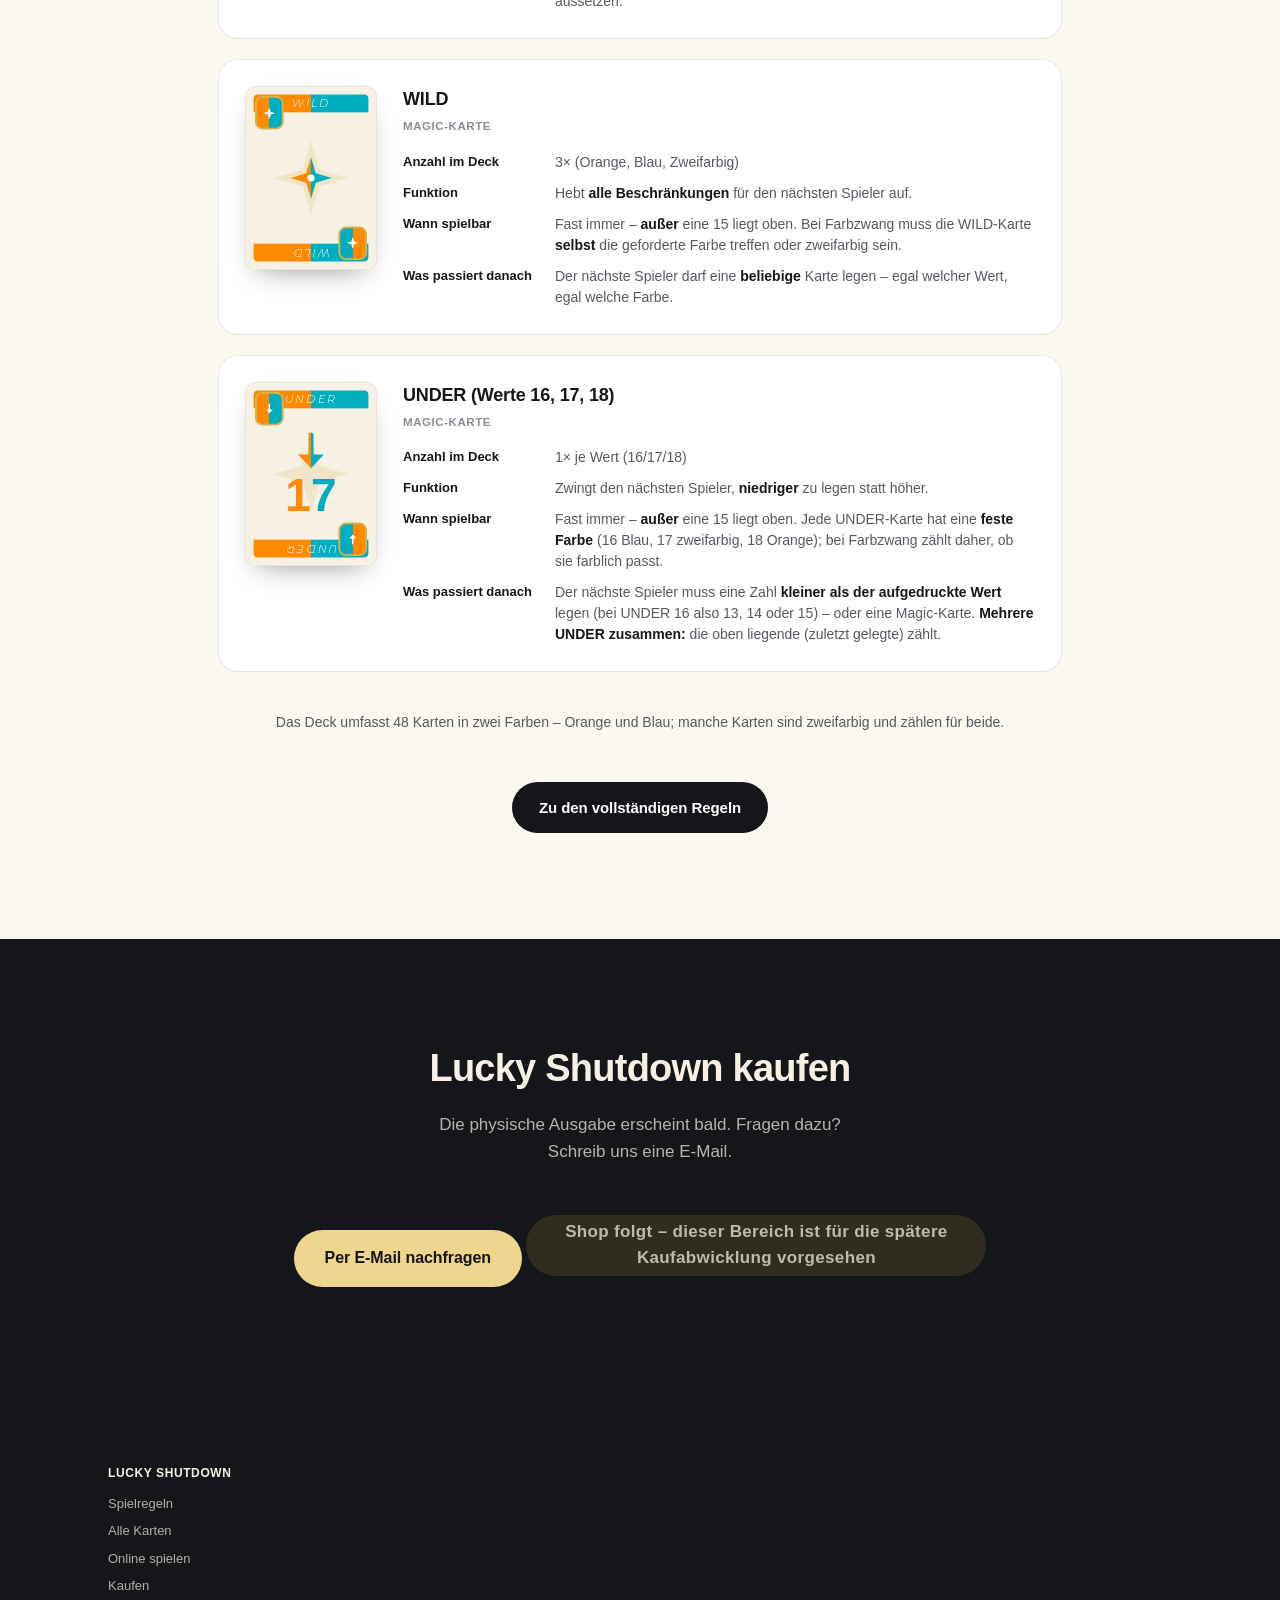
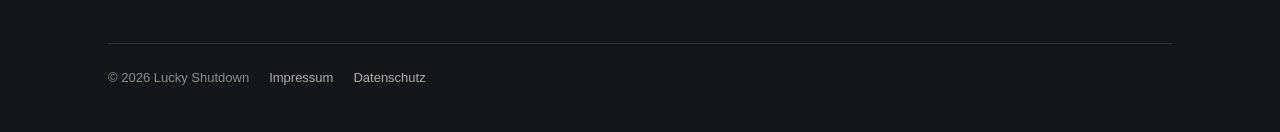
==== commit a3c551b7: "Hero-Animation: Kartenspiel im Klarsichtetui (Deckblatt vorn, Kartenrückseite hinten, Kartenkanten) " ====
--- a/index.html
+++ b/index.html
@@ -42,14 +42,23 @@
     </p>
 
     <div class="box3d-wrap">
-      <div class="box3d-stage" id="box3dStage" data-i18n-aria-label="idx.hero.box3dLabel" aria-label="3D-Ansicht der Verpackung, ziehen zum Drehen">
+      <div class="box3d-stage" id="box3dStage" data-i18n-aria-label="idx.hero.box3dLabel" aria-label="3D-Ansicht des Kartenspiels im Klarsichtetui, ziehen zum Drehen">
+        <div class="case-shadow"></div>
         <div class="box3d-cube" id="box3dCube">
-          <div class="box3d-face front"><img src="assets/box/front.svg" data-i18n-alt="alt.boxFront" alt="Verpackung Vorderseite" draggable="false"></div>
-          <div class="box3d-face back"><img src="assets/box/back.svg" data-i18n-alt="alt.boxBack" alt="Verpackung Rückseite" draggable="false"></div>
-          <div class="box3d-face right"><img src="assets/box/right.svg" alt="" draggable="false"></div>
-          <div class="box3d-face left"><img src="assets/box/left.svg" alt="" draggable="false"></div>
-          <div class="box3d-face top"><img src="assets/box/top.svg" alt="" draggable="false"></div>
-          <div class="box3d-face bottom"><img src="assets/box/bottom.svg" alt="" draggable="false"></div>
+          <!-- Kartenstapel: Deckblatt vorn, Rückseite einer Spielkarte hinten, Kartenkanten an den Seiten -->
+          <div class="stack face-front"><img src="assets/case/deckblatt.svg" data-i18n-alt="alt.caseFront" alt="Deckblatt des Kartenspiels" draggable="false"></div>
+          <div class="stack face-back"><img src="assets/case/back.svg" data-i18n-alt="alt.caseBack" alt="Rückseite einer Spielkarte" draggable="false"></div>
+          <div class="stack edge-right"></div>
+          <div class="stack edge-left"></div>
+          <div class="stack edge-top"></div>
+          <div class="stack edge-bottom"></div>
+          <!-- Klarsichtetui (durchsichtiger Kunststoff mit Deckel-Fuge oben) -->
+          <div class="shell shell-front"></div>
+          <div class="shell shell-back"></div>
+          <div class="shell shell-right"></div>
+          <div class="shell shell-left"></div>
+          <div class="shell shell-top"></div>
+          <div class="shell shell-bottom"></div>
         </div>
       </div>
     </div>
--- a/styles.css
+++ b/styles.css
@@ -345,30 +345,72 @@
 .hero .tagline .draft-tag { display: block; margin-top: 12px; }
 
 .box3d-wrap { margin: 44px auto 4px; display: flex; justify-content: center; }
+/* Kartenspiel im Klarsichtetui: 1 mm = 3.9 px. Karten 63,5 x 88,9 mm (248 x 347 px), Stapel ca. 17 mm (66 px),
+   Etui 67 x 93 x 21 mm (261 x 363 x 82 px). Alles in 3D, ziehbar wie zuvor. */
 .box3d-stage {
-  width: 280px; height: 364px;
-  perspective: 1400px;
+  position: relative;
+  width: 261px; height: 363px;
+  perspective: 1500px;
   touch-action: none; user-select: none;
-  filter: drop-shadow(0 40px 60px rgba(20, 22, 26, 0.22));
+  --gx: 50%;
+  filter: drop-shadow(0 22px 30px rgba(20, 22, 26, 0.18));
+}
+.case-shadow {
+  position: absolute; left: 50%; bottom: -46px; width: 230px; height: 34px; margin-left: -115px;
+  background: radial-gradient(ellipse at center, rgba(20,22,26,.30) 0%, rgba(20,22,26,0) 70%);
+  filter: blur(6px); pointer-events: none;
 }
 .box3d-cube {
   position: relative; width: 100%; height: 100%;
   transform-style: preserve-3d; cursor: grab; will-change: transform;
 }
 .box3d-cube.dragging { cursor: grabbing; }
-.box3d-face {
-  position: absolute; top: 50%; left: 50%;
-  overflow: hidden; border-radius: 4px;
-  box-shadow: 0 0 0 1px rgba(20, 22, 26, 0.06);
-  backface-visibility: hidden;
-}
-.box3d-face img { width: 100%; height: 100%; object-fit: cover; pointer-events: none; }
-.box3d-face.front  { width: 280px; height: 364px; margin: -182px 0 0 -140px; transform: translateZ(28px); }
-.box3d-face.back   { width: 280px; height: 364px; margin: -182px 0 0 -140px; transform: rotateY(180deg) translateZ(28px); }
-.box3d-face.right  { width: 56px;  height: 364px; margin: -182px 0 0 -28px;  transform: rotateY(90deg) translateZ(140px); }
-.box3d-face.left   { width: 56px;  height: 364px; margin: -182px 0 0 -28px;  transform: rotateY(-90deg) translateZ(140px); }
-.box3d-face.top    { width: 280px; height: 56px;  margin: -28px 0 0 -140px; transform: rotateX(90deg) translateZ(182px); }
-.box3d-face.bottom { width: 280px; height: 56px;  margin: -28px 0 0 -140px; transform: rotateX(-90deg) translateZ(182px); }
+.stack, .shell { position: absolute; top: 50%; left: 50%; backface-visibility: hidden; }
+/* --- Kartenstapel --- */
+.stack img { width: 100%; height: 100%; display: block; pointer-events: none; }
+.stack.face-front, .stack.face-back { width: 248px; height: 347px; margin: -173.5px 0 0 -124px; }
+.stack.face-front { transform: translateZ(33px); }
+.stack.face-back  { transform: rotateY(180deg) translateZ(33px); }
+.stack.edge-right, .stack.edge-left { width: 66px; height: 335px; margin: -167.5px 0 0 -33px;
+  background: repeating-linear-gradient(90deg, #f6f1e4 0 1.5px, #d9d0b8 1.5px 2.1px); box-shadow: inset 0 0 14px rgba(20,22,26,.10); }
+.stack.edge-right { transform: rotateY(90deg) translateZ(124px); }
+.stack.edge-left  { transform: rotateY(-90deg) translateZ(124px); }
+.stack.edge-top, .stack.edge-bottom { width: 236px; height: 66px; margin: -33px 0 0 -118px;
+  background: repeating-linear-gradient(0deg, #f6f1e4 0 1.5px, #d9d0b8 1.5px 2.1px); box-shadow: inset 0 0 14px rgba(20,22,26,.10); }
+.stack.edge-top    { transform: rotateX(90deg) translateZ(173.5px); }
+.stack.edge-bottom { transform: rotateX(-90deg) translateZ(173.5px); }
+/* --- Klarsichtetui: durchsichtiger Kunststoff, Glanzlicht wandert mit der Drehung --- */
+.shell {
+  border-radius: 11px;
+  border: 1.5px solid rgba(255,255,255,.75);
+  background:
+    linear-gradient(112deg, rgba(255,255,255,0) calc(var(--gx) - 16%), rgba(255,255,255,.34) var(--gx), rgba(255,255,255,0) calc(var(--gx) + 16%)),
+    linear-gradient(180deg, rgba(214,228,236,.16), rgba(214,228,236,.06));
+  box-shadow: inset 0 0 0 1px rgba(20,22,26,.10), inset 0 0 18px rgba(255,255,255,.28), 0 0 0 1px rgba(20,22,26,.05);
+  pointer-events: none;
+}
+.shell-front, .shell-back { width: 261px; height: 363px; margin: -181.5px 0 0 -130.5px; }
+.shell-front { transform: translateZ(41px); }
+.shell-back  { transform: rotateY(180deg) translateZ(41px); }
+.shell-right, .shell-left { width: 82px; height: 363px; margin: -181.5px 0 0 -41px; }
+.shell-right { transform: rotateY(90deg) translateZ(130.5px); }
+.shell-left  { transform: rotateY(-90deg) translateZ(130.5px); }
+.shell-top, .shell-bottom { width: 261px; height: 82px; margin: -41px 0 0 -130.5px; }
+.shell-top    { transform: rotateX(90deg) translateZ(181.5px); }
+.shell-bottom { transform: rotateX(-90deg) translateZ(181.5px); }
+/* Deckel-Fuge (Klappdeckel oben) + Griffmulde, vorn/hinten/seitlich */
+.shell-front::before, .shell-back::before, .shell-right::before, .shell-left::before {
+  content: ''; position: absolute; left: 0; right: 0; top: 13%;
+  border-top: 1.5px solid rgba(20,22,26,.20); box-shadow: 0 1.5px 0 rgba(255,255,255,.65);
+}
+.shell-front::after {
+  content: ''; position: absolute; left: 50%; top: 2.5%; width: 44px; height: 14px; margin-left: -22px;
+  border-radius: 0 0 22px 22px; border: 1.5px solid rgba(20,22,26,.16); border-top: none;
+  background: rgba(255,255,255,.18);
+}
+.shell-top { background:
+  linear-gradient(90deg, rgba(20,22,26,.07) 0 6%, rgba(255,255,255,.10) 6% 94%, rgba(20,22,26,.07) 94%),
+  linear-gradient(180deg, rgba(214,228,236,.20), rgba(214,228,236,.08)); }
 
 .drag-hint {
   text-align: center;
